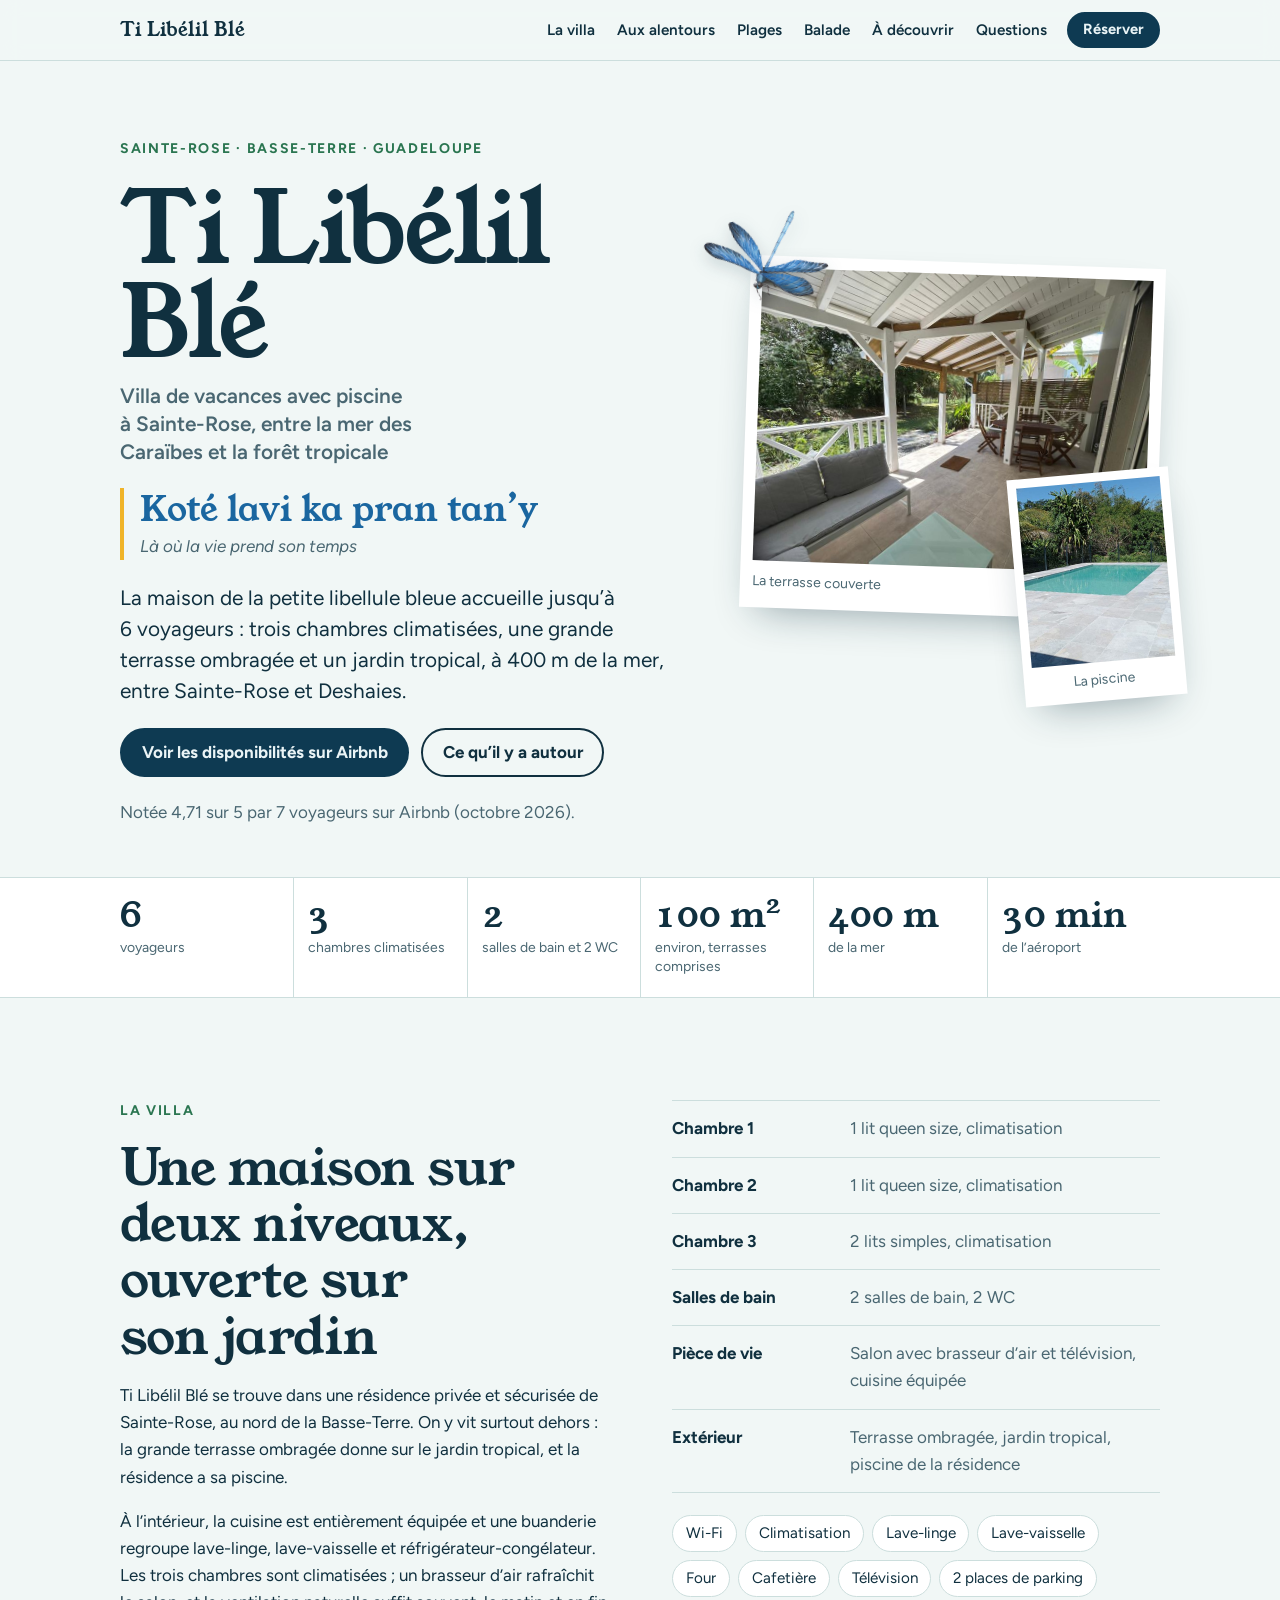
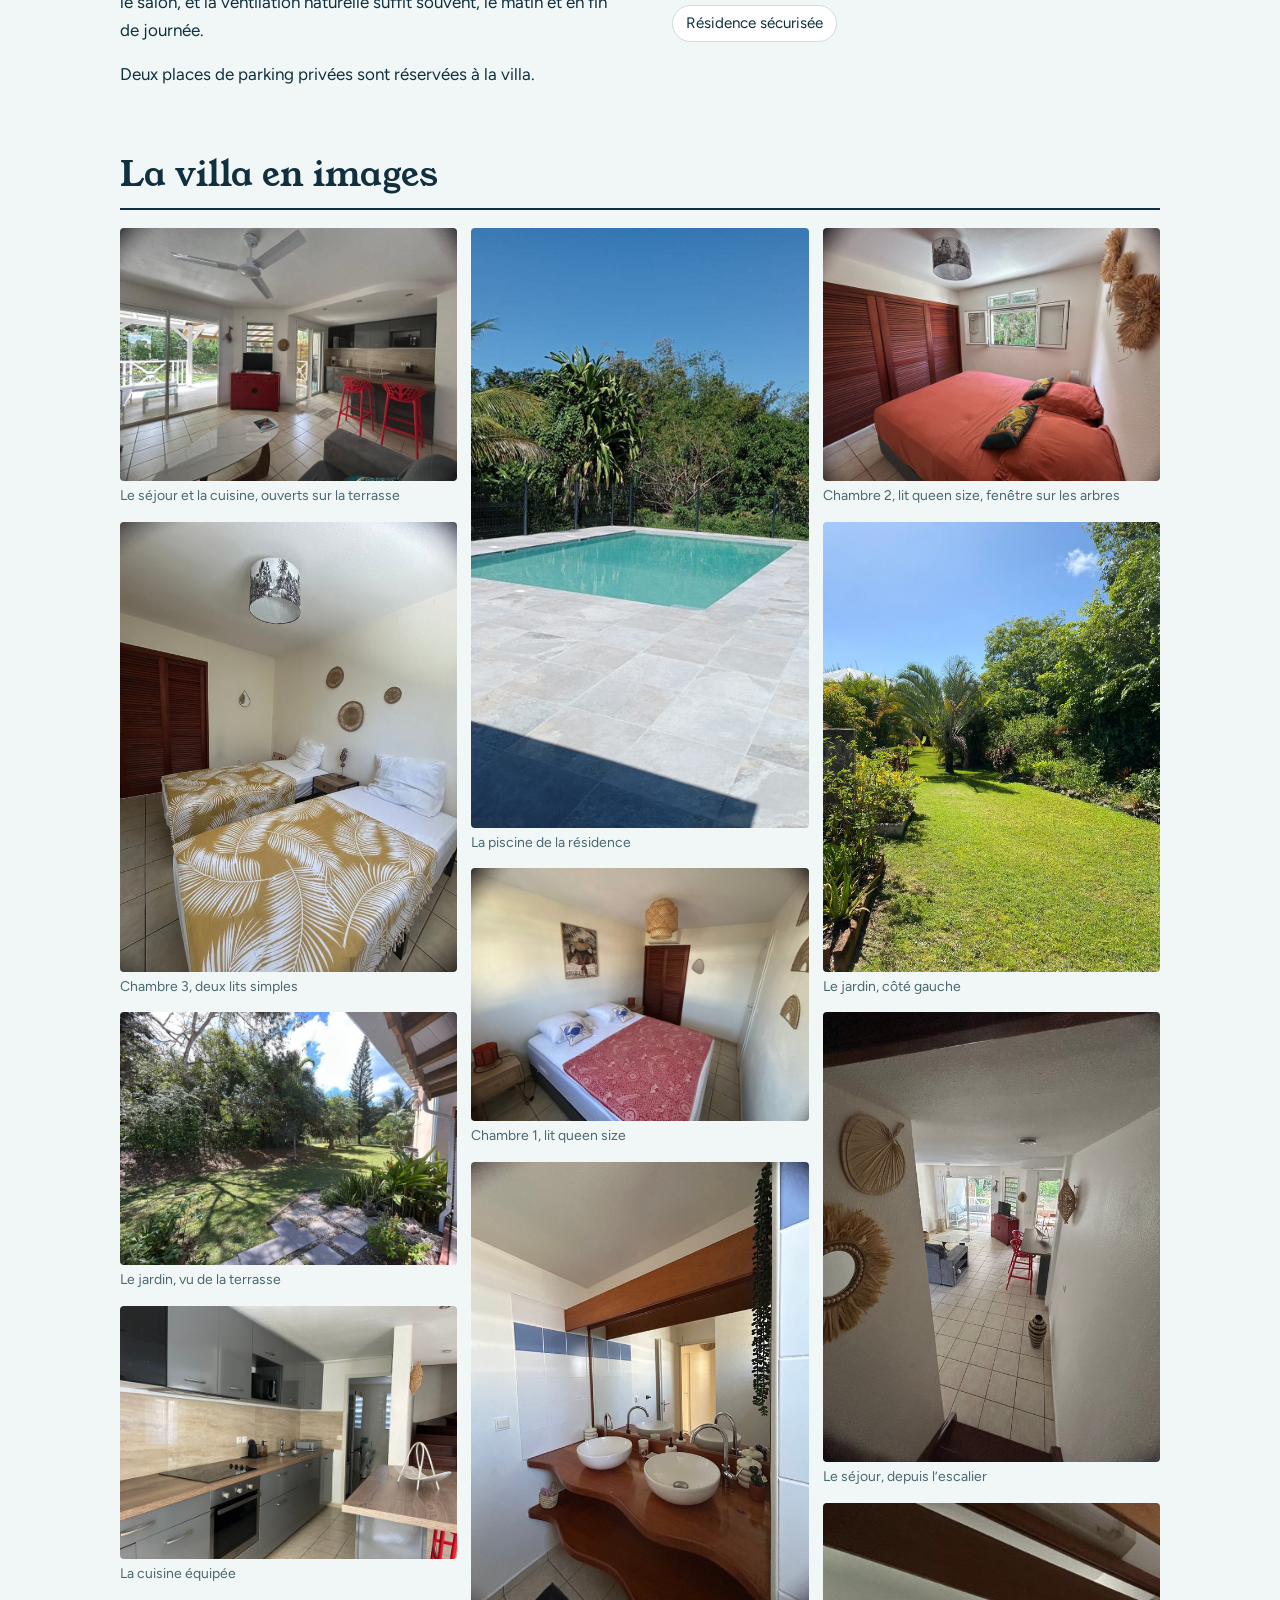
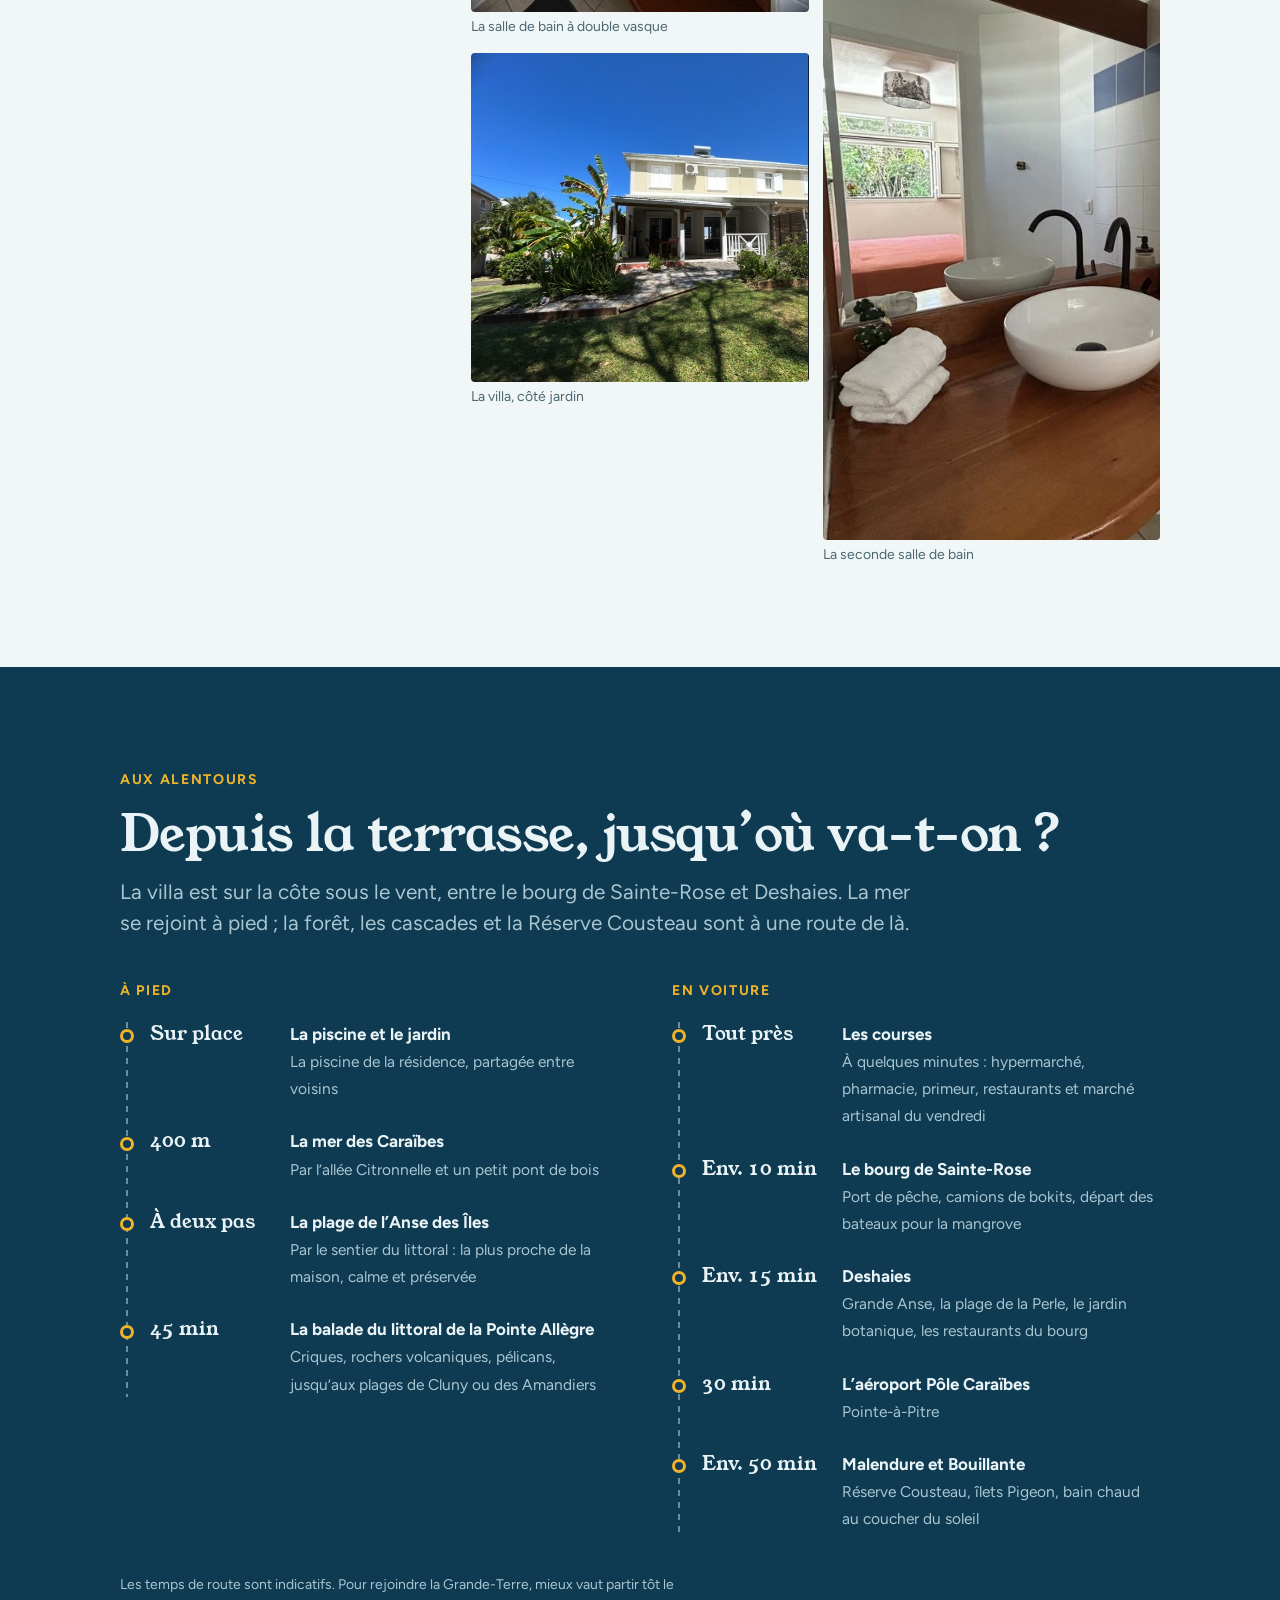
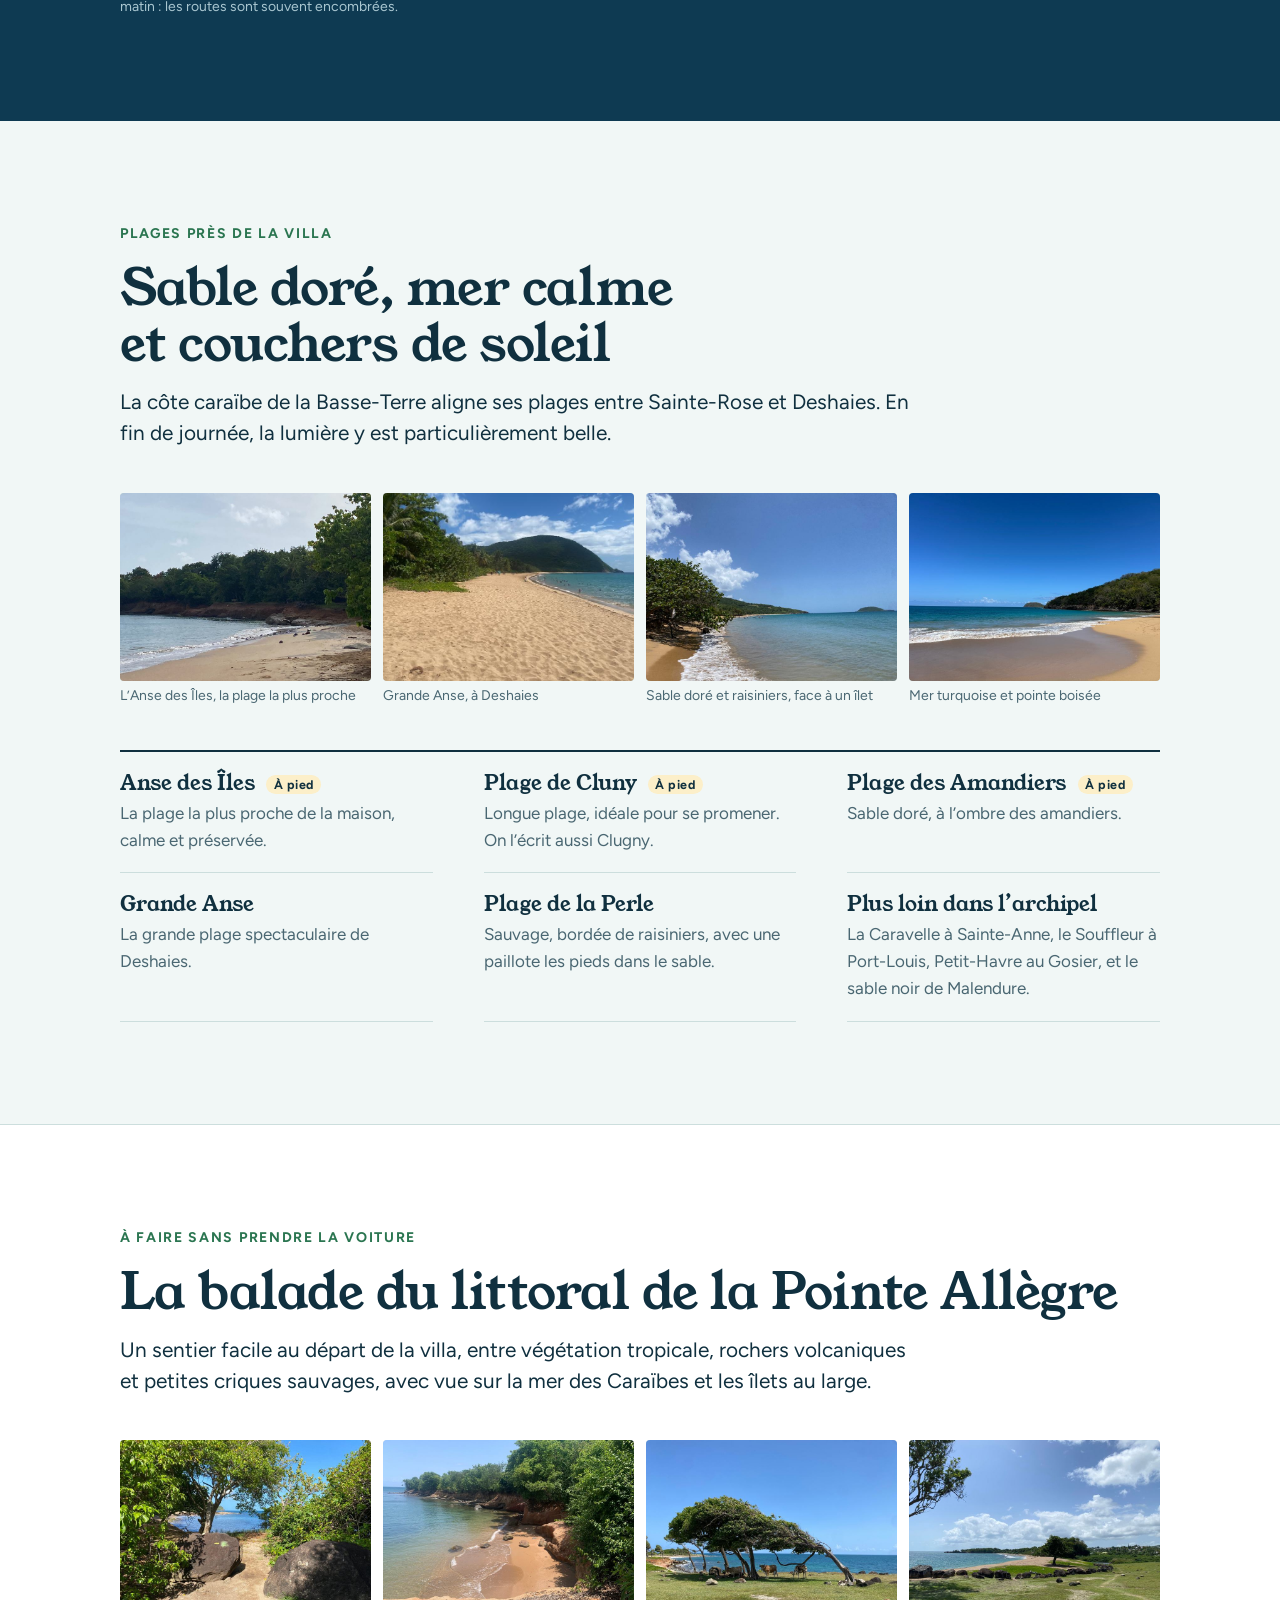
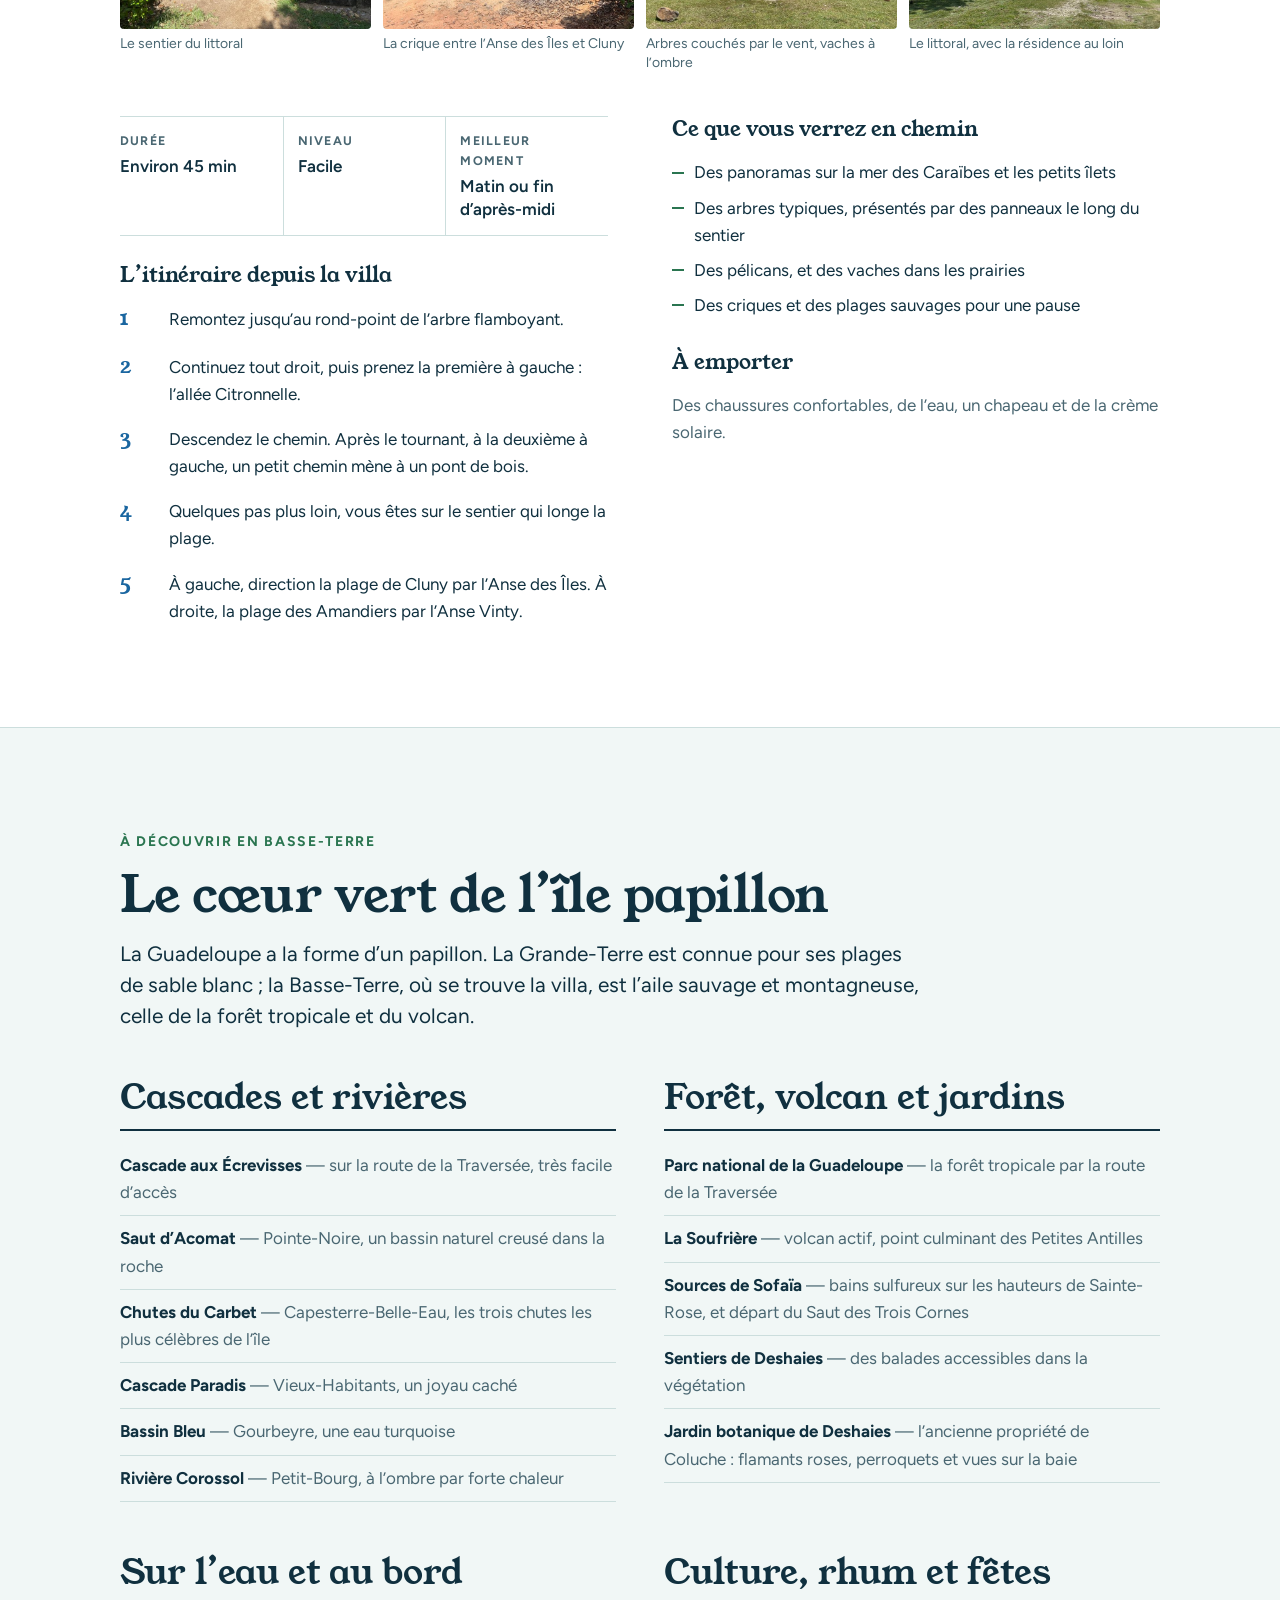
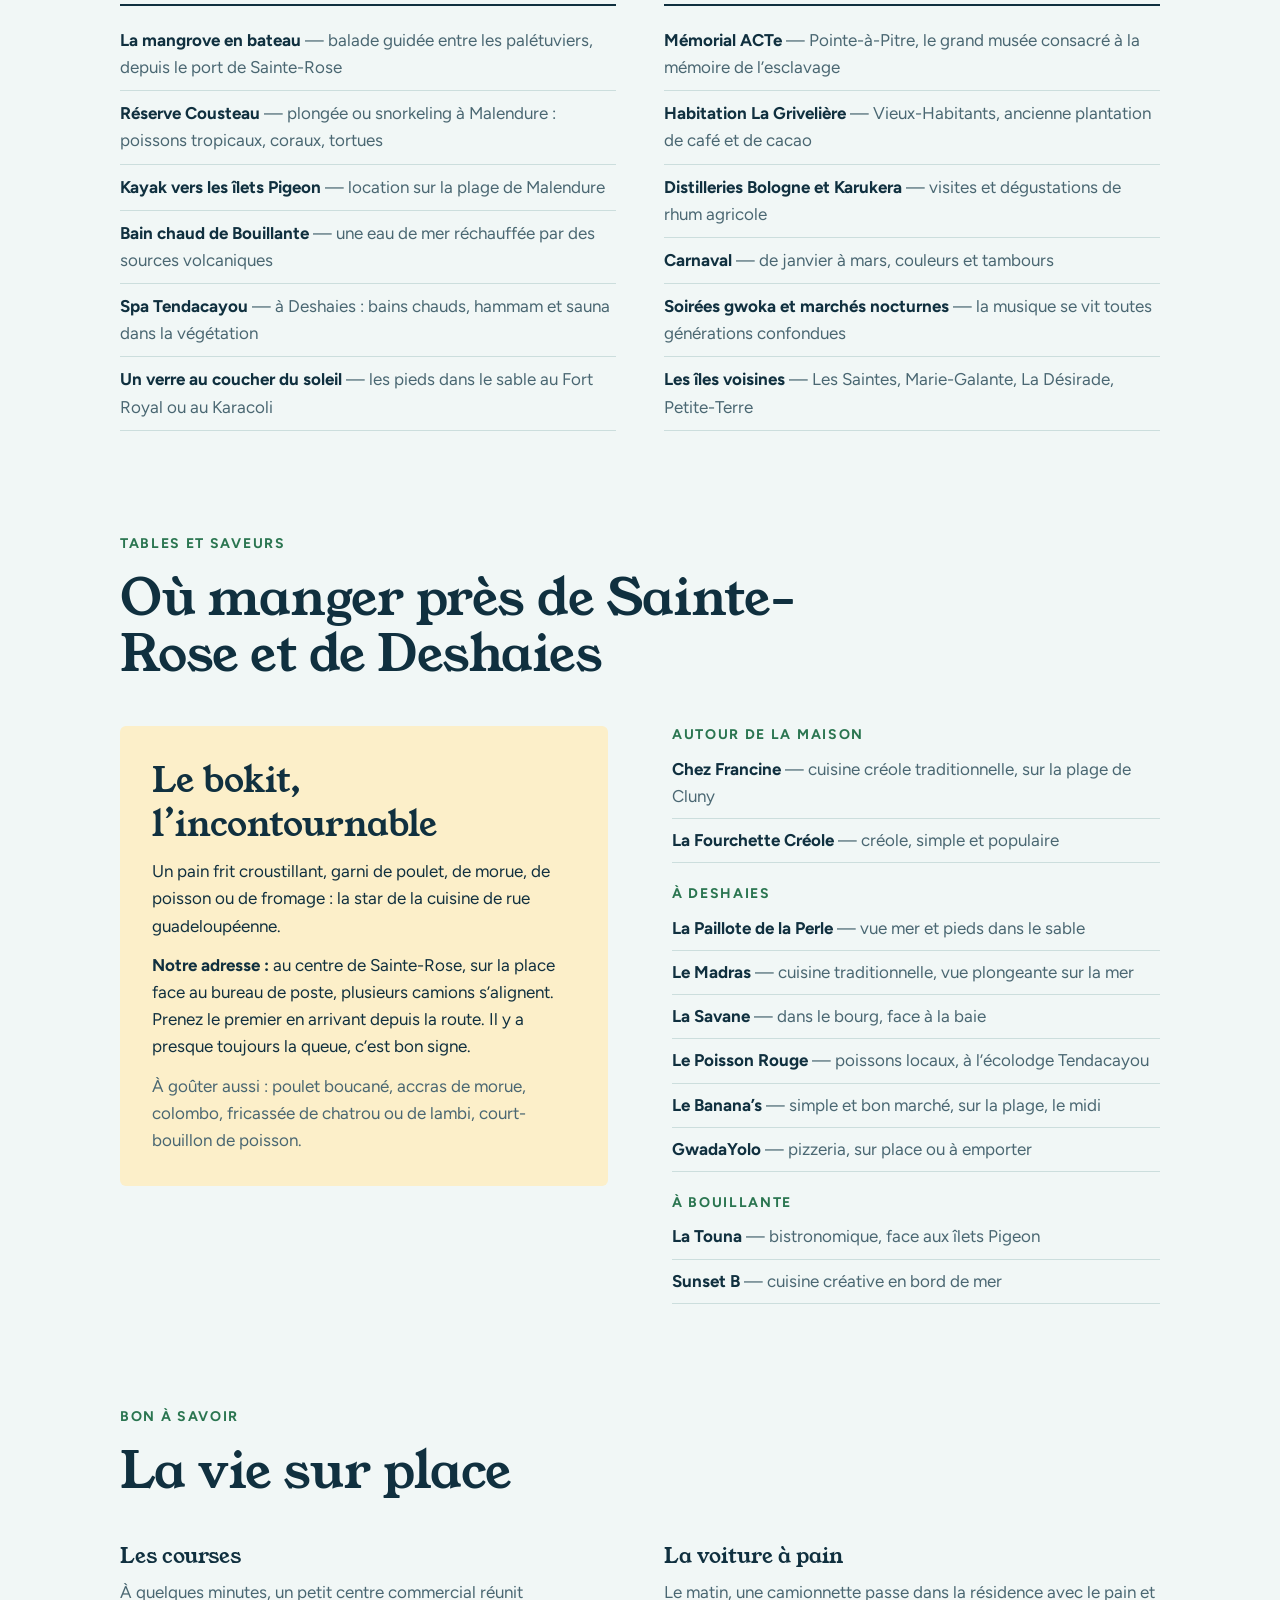
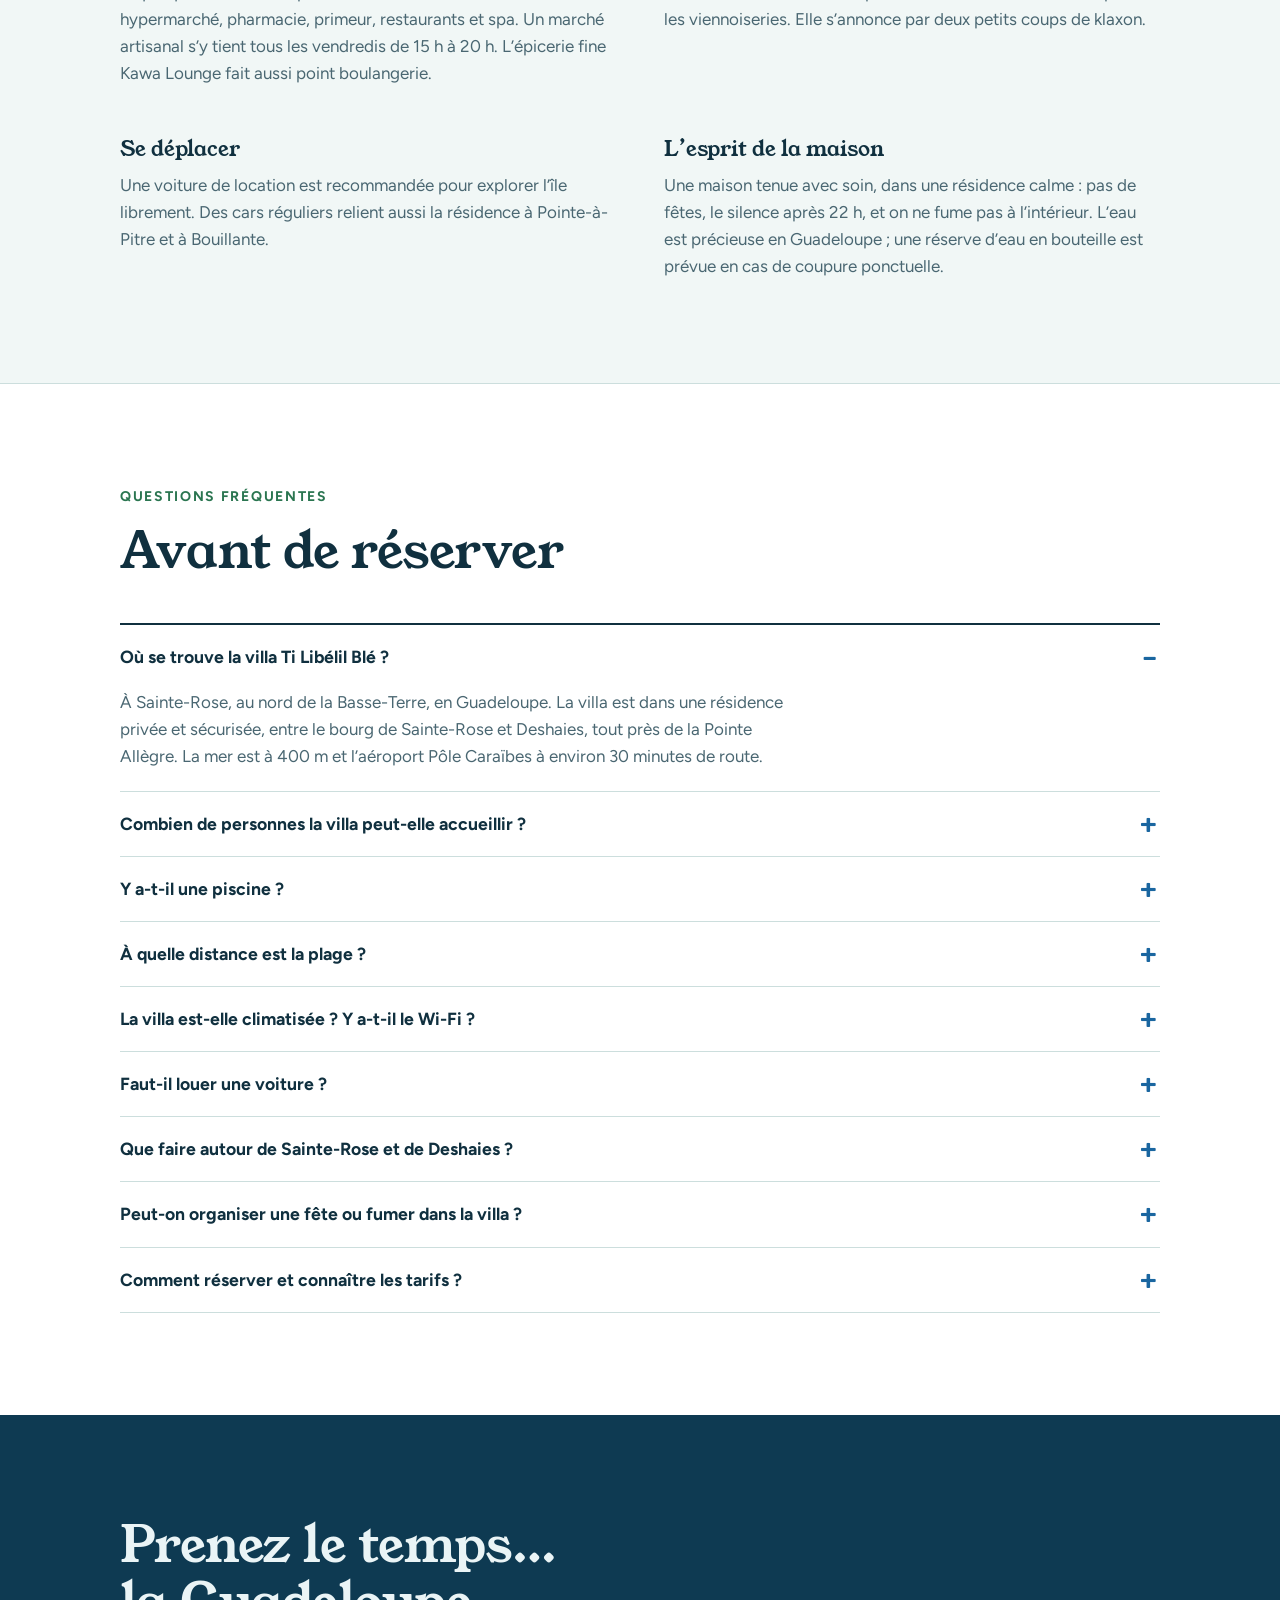
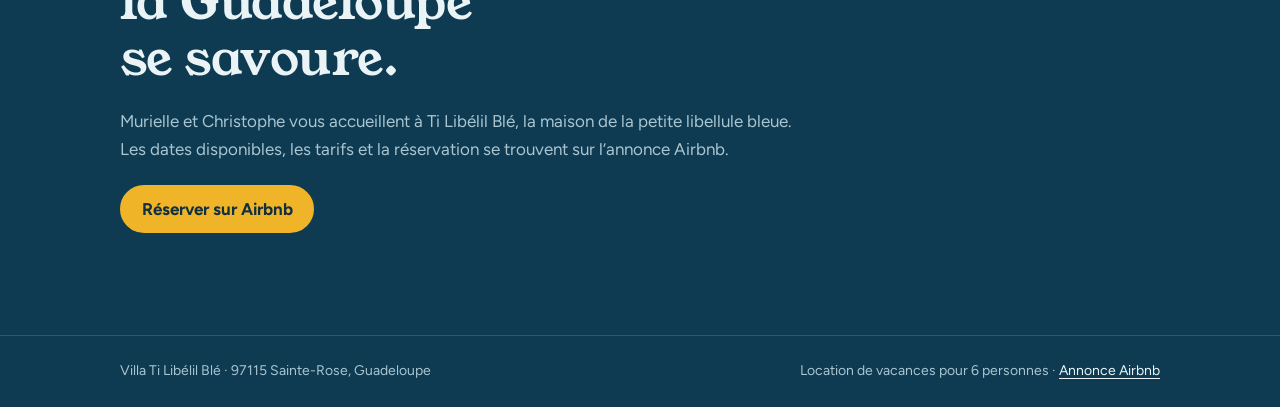
==== index.html @ bd9b5fbd "Première version du site de la villa Ti Libélil Blé" ====
<!DOCTYPE html>
<html lang="fr">
<head>
<meta charset="utf-8">
<meta name="viewport" content="width=device-width, initial-scale=1, viewport-fit=cover">
<title>Villa Ti Libélil Blé – Location avec piscine à Sainte-Rose, Guadeloupe</title>
<meta name="description" content="Villa de vacances pour 6 personnes à Sainte-Rose (Basse-Terre, Guadeloupe) : 3 chambres climatisées, piscine, jardin tropical, mer à 400 m, entre Sainte-Rose et Deshaies.">
<link rel="canonical" href="https://www.villa-tilibelilble.fr/">
<meta name="robots" content="index, follow, max-image-preview:large">
<meta name="geo.region" content="GP">
<meta name="geo.placename" content="Sainte-Rose, Guadeloupe">
<meta property="og:type" content="website">
<meta property="og:locale" content="fr_FR">
<meta property="og:site_name" content="Villa Ti Libélil Blé">
<meta property="og:title" content="Villa Ti Libélil Blé – Location avec piscine à Sainte-Rose, Guadeloupe">
<meta property="og:description" content="Villa de vacances pour 6 personnes à Sainte-Rose (Basse-Terre, Guadeloupe) : 3 chambres climatisées, piscine, jardin tropical, mer à 400 m, entre Sainte-Rose et Deshaies.">
<meta property="og:url" content="https://www.villa-tilibelilble.fr/">
<meta property="og:image" content="https://www.villa-tilibelilble.fr/images/terrasse-villa-ti-libelil-ble-1600.jpg">
<meta name="twitter:card" content="summary_large_image">
<meta name="theme-color" content="#0E3A52">
<link rel="icon" type="image/png" href="favicon.png">
<link rel="apple-touch-icon" href="apple-touch-icon.png">
<link rel="preconnect" href="https://fonts.googleapis.com">
<link rel="preconnect" href="https://fonts.gstatic.com" crossorigin>
<link rel="stylesheet" href="https://fonts.googleapis.com/css2?family=Figtree:wght@400;600;700&family=Young+Serif&display=swap">
<style>
/* Mise en page : un carnet de séjour qui s'éloigne de la terrasse — la villa d'abord, puis ce qu'on atteint à pied, puis en voiture. */
:root {
  --bg: #F1F7F6;
  --surface: #FFFFFF;
  --ink: #10303F;
  --muted: #4A6772;
  --line: #CCDEDD;
  --blue: #1A66A0;
  --sun: #F0B429;
  --sun-soft: #FCEFC9;
  --leaf: #2A7550;
  --deep: #0E3A52;
  --on-deep: #EAF4F6;
  --on-deep-muted: #A9C6D0;
  --print: #FFFFFF;
  --shadow: 0 18px 40px -18px rgba(16, 48, 63, .45);

  --font-display: "Young Serif", "Iowan Old Style", "Palatino Linotype", Palatino, Georgia, serif;
  --font-body: "Figtree", "Segoe UI", "Helvetica Neue", Arial, sans-serif;

  --step--1: .875rem;
  --step-0: 1.0625rem;
  --step-1: 1.3rem;
  --step-2: clamp(1.6rem, 1.2rem + 1.6vw, 2.2rem);
  --step-3: clamp(2.1rem, 1.4rem + 3vw, 3.2rem);
  --step-4: clamp(3rem, 1.6rem + 7vw, 6.2rem);

  --gutter: clamp(16px, 4vw, 40px);
  --measure: 62ch;
}
@media (prefers-color-scheme: dark) {
  :root:not([data-theme="light"]) {
    --bg: #0B1E28; --surface: #122B37; --ink: #E6F0F1; --muted: #9DB6BD; --line: #254452;
    --blue: #7CC0EE; --sun: #F4C24D; --sun-soft: #3A3115; --leaf: #6FCB97;
    --deep: #06141B; --on-deep: #E6F0F1; --on-deep-muted: #9DB6BD; --print: #F4F7F7;
    --shadow: 0 18px 40px -18px rgba(0, 0, 0, .8);
    color-scheme: dark;
  }
}
:root[data-theme="dark"] {
  --bg: #0B1E28; --surface: #122B37; --ink: #E6F0F1; --muted: #9DB6BD; --line: #254452;
  --blue: #7CC0EE; --sun: #F4C24D; --sun-soft: #3A3115; --leaf: #6FCB97;
  --deep: #06141B; --on-deep: #E6F0F1; --on-deep-muted: #9DB6BD; --print: #F4F7F7;
  --shadow: 0 18px 40px -18px rgba(0, 0, 0, .8);
  color-scheme: dark;
}

*, *::before, *::after { box-sizing: border-box; }
html { scroll-behavior: smooth; scroll-padding-top: 76px; }
@media (prefers-reduced-motion: reduce) { html { scroll-behavior: auto; } }
body {
  margin: 0;
  background: var(--bg);
  color: var(--ink);
  font-family: var(--font-body);
  font-size: var(--step-0);
  line-height: 1.6;
  -webkit-font-smoothing: antialiased;
}
img { max-width: 100%; height: auto; display: block; }
a { color: var(--blue); text-underline-offset: .18em; }
a:hover { text-decoration-thickness: 2px; }
:focus-visible { outline: 3px solid var(--sun); outline-offset: 3px; border-radius: 4px; }
h1, h2, h3 { font-family: var(--font-display); font-weight: 400; line-height: 1.1; margin: 0; text-wrap: balance; }
h2 { font-size: var(--step-3); letter-spacing: -.01em; }
h3 { font-size: var(--step-1); line-height: 1.25; }
p { margin: 0; }
ul, ol { margin: 0; padding: 0; list-style: none; }

.wrap { max-width: 1120px; margin-inline: auto; padding-inline: var(--gutter); }
.label {
  font-size: var(--step--1); font-weight: 700; letter-spacing: .12em; text-transform: uppercase; color: var(--leaf);
}
.lede { font-size: var(--step-1); line-height: 1.5; max-width: var(--measure); }
.prose { display: grid; gap: 1em; max-width: var(--measure); }
.muted { color: var(--muted); }

/* Barre du haut */
.top {
  position: sticky; top: env(safe-area-inset-top, 0px); z-index: 10;
  background: color-mix(in srgb, var(--bg) 88%, transparent);
  backdrop-filter: blur(10px); -webkit-backdrop-filter: blur(10px);
  border-bottom: 1px solid var(--line);
}
.top .wrap { display: flex; align-items: center; gap: 20px; min-height: 60px; }
.brand { font-family: var(--font-display); font-size: 1.2rem; color: var(--ink); text-decoration: none; white-space: nowrap; }
.top nav { margin-left: auto; }
.top nav ul { display: flex; gap: 22px; }
.top nav a { color: var(--ink); text-decoration: none; font-weight: 600; font-size: .95rem; }
.top nav a:hover { color: var(--blue); }
@media (max-width: 860px) { .top nav { display: none; } .top .btn { margin-left: auto; } }

.btn {
  display: inline-flex; align-items: center; gap: .5em;
  padding: .7em 1.15em; border-radius: 999px;
  background: var(--deep); color: var(--on-deep); border: 2px solid var(--deep);
  font-weight: 700; text-decoration: none; line-height: 1.2;
}
.btn:hover { background: var(--blue); border-color: var(--blue); color: var(--surface); }
.btn.small { padding: .5em .95em; font-size: .92rem; }
.btn.ghost { background: transparent; color: var(--ink); border-color: var(--ink); }
.btn.ghost:hover { background: var(--ink); color: var(--bg); border-color: var(--ink); }
:root[data-theme="dark"] .btn:not(.ghost), .on-deep .btn:not(.ghost) { background: var(--sun); border-color: var(--sun); color: #10303F; }
@media (prefers-color-scheme: dark) { :root:not([data-theme="light"]) .btn:not(.ghost) { background: var(--sun); border-color: var(--sun); color: #10303F; } }

/* Ouverture */
.hero { padding-block: clamp(36px, 6vw, 80px) clamp(28px, 4vw, 56px); overflow: hidden; }
.hero .wrap { display: grid; grid-template-columns: minmax(0, 1.15fr) minmax(0, .85fr); gap: clamp(28px, 5vw, 72px); align-items: center; }
.hero-text { display: grid; gap: 22px; min-width: 0; }
.hero h1 .name { display: block; font-size: var(--step-4); line-height: .95; letter-spacing: -.02em; }
.hero h1 .what { display: block; margin-top: .55em; font-family: var(--font-body); font-weight: 600; font-size: var(--step-1); line-height: 1.35; color: var(--muted); max-width: 30ch; }
.kreyol { border-left: 4px solid var(--sun); padding-left: 16px; }
.kreyol q { font-family: var(--font-display); font-size: var(--step-2); line-height: 1.2; quotes: none; color: var(--blue); }
.kreyol span { display: block; color: var(--muted); font-style: italic; margin-top: 2px; }
.cta { display: flex; flex-wrap: wrap; gap: 12px; align-items: center; }
.prints { position: relative; justify-self: center; width: min(100%, 470px); padding-bottom: 88px; }
.print { position: relative; margin: 0; background: var(--print); padding: 12px 12px 14px; box-shadow: var(--shadow); }
.print.main { transform: rotate(2deg); }
.print.main img.photo { width: 100%; aspect-ratio: 4 / 3; object-fit: cover; }
.print.small { position: absolute; right: -18px; bottom: 0; width: 39%; padding: 9px 9px 10px; transform: rotate(-5deg); }
.print.small img.photo { width: 100%; aspect-ratio: 4 / 5; object-fit: cover; object-position: 50% 62%; }
.print.small figcaption { margin-top: 7px; }
.print.main figcaption { text-align: left; padding-right: 42%; }
.print figcaption { margin-top: 10px; font-size: var(--step--1); color: #4A6772; text-align: center; }
.print .libellule { position: absolute; width: 118px; top: -46px; left: -40px; transform: rotate(-14deg); filter: drop-shadow(0 6px 8px rgba(16,48,63,.25)); }
@media (prefers-reduced-motion: no-preference) {
  .print .libellule { animation: pose 5s ease-in-out infinite; transform-origin: 70% 70%; }
  @keyframes pose { 0%, 100% { transform: rotate(-14deg) translateY(0); } 50% { transform: rotate(-11deg) translateY(-5px); } }
}
@media (max-width: 860px) {
  .hero .wrap { grid-template-columns: minmax(0, 1fr); }
  .prints { width: min(88%, 420px); margin-top: 26px; }
  .print.small { right: -8px; }
  .print .libellule { width: 92px; top: -38px; left: -22px; }
}

/* Chiffres clés */
.facts { border-block: 1px solid var(--line); background: var(--surface); }
.facts dl { margin: 0; display: grid; grid-template-columns: repeat(6, minmax(0, 1fr)); }
.facts dl > div { padding: 20px 14px; border-left: 1px solid var(--line); }
.facts dl > div:first-child { border-left: 0; padding-left: 0; }
.facts dt { font-family: var(--font-display); font-size: var(--step-2); line-height: 1; font-variant-numeric: tabular-nums; }
.facts dd { margin: 6px 0 0; color: var(--muted); font-size: var(--step--1); line-height: 1.35; }
@media (max-width: 860px) {
  .facts dl { grid-template-columns: repeat(3, minmax(0, 1fr)); }
  .facts dl > div { padding: 16px 12px; }
  .facts dl > div:nth-child(3n+1) { border-left: 0; padding-left: 0; }
  .facts dl > div:nth-child(n+4) { border-top: 1px solid var(--line); }
}
@media (max-width: 460px) {
  .facts dl { grid-template-columns: repeat(2, minmax(0, 1fr)); }
  .facts dl > div:nth-child(n) { border-left: 1px solid var(--line); padding-left: 12px; border-top: 0; }
  .facts dl > div:nth-child(2n+1) { border-left: 0; padding-left: 0; }
  .facts dl > div:nth-child(n+3) { border-top: 1px solid var(--line); }
}

/* Sections */
section { padding-block: clamp(48px, 8vw, 104px); }
.head { display: grid; gap: 14px; margin-bottom: clamp(26px, 4vw, 44px); }
.split { display: grid; grid-template-columns: minmax(0, 1fr) minmax(0, 1fr); gap: clamp(28px, 5vw, 72px); align-items: start; }
@media (max-width: 860px) { .split { grid-template-columns: minmax(0, 1fr); } }

.rooms { display: grid; gap: 0; border-top: 1px solid var(--line); }
.rooms li { display: grid; grid-template-columns: minmax(0, 9.5em) minmax(0, 1fr); gap: 16px; padding: 14px 0; border-bottom: 1px solid var(--line); }
.rooms strong { font-weight: 700; }
.rooms span { color: var(--muted); }
@media (max-width: 460px) { .rooms li { grid-template-columns: minmax(0, 1fr); gap: 2px; } }
.chips { display: flex; flex-wrap: wrap; gap: 8px; margin-top: 22px; }
.chips li { padding: .35em .85em; border: 1px solid var(--line); border-radius: 999px; background: var(--surface); font-size: .95rem; }

/* Depuis la terrasse : l'échelle des distances */
.reach { background: var(--deep); color: var(--on-deep); }
.reach .label { color: var(--sun); }
.reach .lede { color: var(--on-deep-muted); }
.reach h3 { color: var(--sun); font-family: var(--font-body); font-weight: 700; font-size: var(--step--1); letter-spacing: .12em; text-transform: uppercase; margin-bottom: 8px; }
.scale { position: relative; display: grid; }
.scale::before { content: ""; position: absolute; left: 6px; top: 14px; bottom: 14px; width: 2px; background: repeating-linear-gradient(to bottom, var(--on-deep-muted) 0 6px, transparent 6px 12px); opacity: .6; }
.scale li { position: relative; display: grid; grid-template-columns: minmax(0, 7.4em) minmax(0, 1fr); gap: 14px; padding: 13px 0 13px 30px; align-items: baseline; }
.scale li::before { content: ""; position: absolute; left: 0; top: 1.25em; width: 14px; height: 14px; border-radius: 50%; background: var(--deep); border: 3px solid var(--sun); }
.scale .d { font-family: var(--font-display); font-size: 1.2rem; line-height: 1.25; font-variant-numeric: tabular-nums; min-width: 0; }
.scale .p { min-width: 0; }
.scale .p strong { display: block; font-weight: 700; }
.scale .p span { color: var(--on-deep-muted); font-size: .97rem; }
.reach .note { margin-top: 28px; color: var(--on-deep-muted); font-size: var(--step--1); max-width: var(--measure); }

/* Plages */
.beaches { display: grid; grid-template-columns: repeat(auto-fit, minmax(min(100%, 300px), 1fr)); gap: 0 clamp(24px, 4vw, 56px); border-top: 2px solid var(--ink); }
.beaches li { padding: 18px 0; border-bottom: 1px solid var(--line); display: grid; gap: 4px; align-content: start; }
.beaches h3 { font-size: var(--step-1); }
.beaches p { color: var(--muted); }
.tag { display: inline-block; margin-left: .5em; padding: .1em .6em; border-radius: 999px; background: var(--sun-soft); color: var(--ink); font-family: var(--font-body); font-size: .78rem; font-weight: 700; letter-spacing: .04em; vertical-align: middle; white-space: nowrap; }

/* Balade */
.walk { background: var(--surface); border-block: 1px solid var(--line); }
.steps { counter-reset: pas; display: grid; gap: 14px; }
.steps li { counter-increment: pas; display: grid; grid-template-columns: 2.2em minmax(0, 1fr); gap: 12px; align-items: baseline; }
.steps li::before { content: counter(pas); font-family: var(--font-display); font-size: var(--step-1); color: var(--blue); }
.memo { display: grid; grid-template-columns: repeat(3, minmax(0, 1fr)); gap: 0; margin: 0 0 26px; border-block: 1px solid var(--line); }
.memo div { padding: 14px 14px 14px 0; }
.memo div + div { border-left: 1px solid var(--line); padding-left: 14px; }
.memo dt { font-size: .78rem; font-weight: 700; letter-spacing: .1em; text-transform: uppercase; color: var(--muted); }
.memo dd { margin: 4px 0 0; font-weight: 600; line-height: 1.35; }
@media (max-width: 460px) { .memo { grid-template-columns: minmax(0, 1fr); } .memo div + div { border-left: 0; padding-left: 0; border-top: 1px solid var(--line); } }
.dash { display: grid; gap: 8px; }
.dash li { padding-left: 1.3em; position: relative; }
.dash li::before { content: ""; position: absolute; left: 0; top: .72em; width: .7em; height: 2px; background: var(--leaf); }

/* À faire */
.todo { display: grid; grid-template-columns: repeat(auto-fit, minmax(min(100%, 300px), 1fr)); gap: clamp(28px, 4vw, 48px); }
.todo article { display: grid; gap: 12px; align-content: start; min-width: 0; }
.todo h3 { font-size: var(--step-2); padding-bottom: 10px; border-bottom: 2px solid var(--ink); }
.todo li { padding: 9px 0; border-bottom: 1px solid var(--line); }
.todo li strong { font-weight: 700; }
.todo li span { color: var(--muted); }

/* Tables */
.bokit { background: var(--sun-soft); padding: clamp(20px, 3vw, 32px); border-radius: 6px; display: grid; gap: 12px; align-content: start; }
.bokit h3 { font-size: var(--step-2); }
.tables { display: grid; gap: 22px; }
.tables h3 { font-family: var(--font-body); font-weight: 700; font-size: var(--step--1); letter-spacing: .12em; text-transform: uppercase; color: var(--leaf); margin-bottom: 4px; }
.tables li { padding: 8px 0; border-bottom: 1px solid var(--line); }
.tables li span { color: var(--muted); }

/* Pratique */
.practical { display: grid; grid-template-columns: repeat(auto-fit, minmax(min(100%, 260px), 1fr)); gap: clamp(24px, 4vw, 48px); }
.practical article { display: grid; gap: 10px; align-content: start; min-width: 0; }
.practical h3 { font-size: var(--step-1); }
.practical p, .practical li { color: var(--muted); }

/* Questions */
.faq { background: var(--surface); border-top: 1px solid var(--line); }
.faq details { border-bottom: 1px solid var(--line); }
.faq details:first-of-type { border-top: 2px solid var(--ink); }
.faq summary { cursor: pointer; padding: 18px 2.2em 18px 0; font-weight: 700; font-size: 1.1rem; list-style: none; position: relative; }
.faq summary::-webkit-details-marker { display: none; }
.faq summary::after { content: "+"; position: absolute; right: 4px; top: 50%; translate: 0 -50%; font-family: var(--font-display); font-size: 1.6rem; color: var(--blue); line-height: 1; }
.faq details[open] summary::after { content: "–"; }
.faq details p { padding: 0 0 20px; max-width: var(--measure); color: var(--muted); }

/* Fin */
.end { background: var(--deep); color: var(--on-deep); text-align: left; }
.end .wrap { display: grid; gap: 22px; }
.end h2 { max-width: 18ch; }
.end p { color: var(--on-deep-muted); max-width: var(--measure); }
.end a:not(.btn) { color: var(--on-deep); }
footer { background: var(--deep); color: var(--on-deep-muted); border-top: 1px solid rgba(255,255,255,.14); padding-block: 24px; font-size: var(--step--1); }
footer .wrap { display: flex; flex-wrap: wrap; gap: 8px 24px; justify-content: space-between; }
footer a { color: var(--on-deep); }

/* Grilles 2 x 2 */
.todo.grid2, .practical.grid2 { grid-template-columns: repeat(2, minmax(0, 1fr)); }
@media (max-width: 760px) { .todo.grid2, .practical.grid2 { grid-template-columns: minmax(0, 1fr); } }

/* Photos */
.gallery-wrap { margin-top: clamp(36px, 5vw, 64px); }
.gallery-title { font-size: var(--step-2); padding-bottom: 12px; margin-bottom: 18px; border-bottom: 2px solid var(--ink); }
.gallery { columns: 3 250px; column-gap: 14px; }
.gallery figure { break-inside: avoid; margin: 0 0 16px; }
.strip { display: grid; grid-template-columns: repeat(4, minmax(0, 1fr)); gap: 12px; margin-bottom: clamp(26px, 4vw, 44px); }
.strip figure { margin: 0; min-width: 0; }
.strip .zoom img { aspect-ratio: 4 / 3; object-fit: cover; object-position: 50% 58%; }
@media (max-width: 760px) { .strip { grid-template-columns: repeat(2, minmax(0, 1fr)); } }
.gallery figcaption, .strip figcaption { margin-top: 6px; font-size: var(--step--1); line-height: 1.35; color: var(--muted); }
.zoom { display: block; width: 100%; padding: 0; border: 0; border-radius: 4px; overflow: hidden; background: var(--line); cursor: zoom-in; }
.zoom img { width: 100%; height: auto; transition: transform .5s ease; }
.zoom:hover img { transform: scale(1.03); }
@media (prefers-reduced-motion: reduce) { .zoom img { transition: none; } .zoom:hover img { transform: none; } }

dialog.viewer { border: 0; padding: 0; background: transparent; color: var(--on-deep); max-width: min(94vw, 1180px); max-height: 94vh; overflow: visible; }
dialog.viewer::backdrop { background: rgba(6, 20, 27, .9); }
dialog.viewer img { max-width: 100%; max-height: 80vh; width: auto; height: auto; margin-inline: auto; border-radius: 4px; }
dialog.viewer p { margin-top: 10px; text-align: center; color: #EAF4F6; }
.viewer-close { display: block; margin: 0 0 10px auto; padding: .45em 1em; border-radius: 999px; border: 2px solid #EAF4F6; background: transparent; color: #EAF4F6; font: 700 .95rem var(--font-body); cursor: pointer; }
.viewer-close:hover { background: #EAF4F6; color: #10303F; }
</style>
<script type="application/ld+json">
{
 "@context": "https://schema.org",
 "@type": "VacationRental",
 "@id": "https://www.villa-tilibelilble.fr/#villa",
 "name": "Villa Ti Libélil Blé",
 "alternateName": [
  "Ti Libélil Blé",
  "Villa Ti Libelil Ble"
 ],
 "description": "Villa de vacances pour 6 personnes à Sainte-Rose, au nord de la Basse-Terre en Guadeloupe. Trois chambres climatisées, deux salles de bain, grande terrasse ombragée, jardin tropical, piscine de la résidence. Mer à 400 m, entre Sainte-Rose et Deshaies, à 30 minutes de l’aéroport.",
 "url": "https://www.villa-tilibelilble.fr/",
 "image": [
  "https://www.villa-tilibelilble.fr/images/terrasse-villa-ti-libelil-ble-1600.jpg",
  "https://www.villa-tilibelilble.fr/images/salon-cuisine-villa-1600.jpg",
  "https://www.villa-tilibelilble.fr/images/chambre-3-deux-lits-simples-1600.jpg",
  "https://www.villa-tilibelilble.fr/images/jardin-tropical-villa-1600.jpg",
  "https://www.villa-tilibelilble.fr/images/cuisine-equipee-villa-1600.jpg",
  "https://www.villa-tilibelilble.fr/images/piscine-residence-sainte-rose-1600.jpg",
  "https://www.villa-tilibelilble.fr/images/chambre-1-lit-queen-size-1600.jpg",
  "https://www.villa-tilibelilble.fr/images/salle-de-bain-double-vasque-1600.jpg",
  "https://www.villa-tilibelilble.fr/images/villa-ti-libelil-ble-sainte-rose-guadeloupe.jpg",
  "https://www.villa-tilibelilble.fr/images/chambre-2-lit-queen-size-1600.jpg",
  "https://www.villa-tilibelilble.fr/images/jardin-cote-gauche-1600.jpg",
  "https://www.villa-tilibelilble.fr/images/sejour-vu-de-l-escalier-1600.jpg",
  "https://www.villa-tilibelilble.fr/images/salle-de-bain-2-1600.jpg"
 ],
 "inLanguage": "fr",
 "address": {
  "@type": "PostalAddress",
  "addressLocality": "Sainte-Rose",
  "postalCode": "97115",
  "addressRegion": "Guadeloupe",
  "addressCountry": "GP"
 },
 "geo": {
  "@type": "GeoCoordinates",
  "latitude": 16.355,
  "longitude": -61.747
 },
 "containsPlace": {
  "@type": "Accommodation",
  "additionalType": "EntirePlace",
  "occupancy": {
   "@type": "QuantitativeValue",
   "value": 6
  },
  "numberOfBedrooms": 3,
  "numberOfBathroomsTotal": 2,
  "floorSize": {
   "@type": "QuantitativeValue",
   "value": 100,
   "unitCode": "MTK"
  },
  "bed": [
   {
    "@type": "BedDetails",
    "numberOfBeds": 2,
    "typeOfBed": "Queen"
   },
   {
    "@type": "BedDetails",
    "numberOfBeds": 2,
    "typeOfBed": "Single"
   }
  ],
  "amenityFeature": [
   {
    "@type": "LocationFeatureSpecification",
    "name": "Piscine de la résidence",
    "value": true
   },
   {
    "@type": "LocationFeatureSpecification",
    "name": "Climatisation",
    "value": true
   },
   {
    "@type": "LocationFeatureSpecification",
    "name": "Wi-Fi",
    "value": true
   },
   {
    "@type": "LocationFeatureSpecification",
    "name": "Cuisine équipée",
    "value": true
   },
   {
    "@type": "LocationFeatureSpecification",
    "name": "Lave-linge",
    "value": true
   },
   {
    "@type": "LocationFeatureSpecification",
    "name": "Lave-vaisselle",
    "value": true
   },
   {
    "@type": "LocationFeatureSpecification",
    "name": "Télévision",
    "value": true
   },
   {
    "@type": "LocationFeatureSpecification",
    "name": "Terrasse",
    "value": true
   },
   {
    "@type": "LocationFeatureSpecification",
    "name": "Jardin",
    "value": true
   },
   {
    "@type": "LocationFeatureSpecification",
    "name": "Parking privé",
    "value": true
   }
  ]
 },
 "sameAs": [
  "https://www.airbnb.fr/rooms/1626925353506606787"
 ]
}
</script>
<script type="application/ld+json">
{
 "@context": "https://schema.org",
 "@type": "FAQPage",
 "mainEntity": [
  {
   "@type": "Question",
   "name": "Où se trouve la villa Ti Libélil Blé ?",
   "acceptedAnswer": {
    "@type": "Answer",
    "text": "À Sainte-Rose, au nord de la Basse-Terre, en Guadeloupe. La villa est dans une résidence privée et sécurisée, entre le bourg de Sainte-Rose et Deshaies, tout près de la Pointe Allègre. La mer est à 400 m et l’aéroport Pôle Caraïbes à environ 30 minutes de route."
   }
  },
  {
   "@type": "Question",
   "name": "Combien de personnes la villa peut-elle accueillir ?",
   "acceptedAnswer": {
    "@type": "Answer",
    "text": "Jusqu’à 6 voyageurs, dans trois chambres climatisées : une chambre avec deux lits simples et deux chambres avec un lit queen size. La villa compte deux salles de bain et deux WC, sur environ 100 m² terrasses comprises."
   }
  },
  {
   "@type": "Question",
   "name": "Y a-t-il une piscine ?",
   "acceptedAnswer": {
    "@type": "Answer",
    "text": "Oui. La piscine est celle de la résidence : elle est partagée avec les autres résidents. On y passe par le pédiluve et la douche avant de se baigner, et les enfants restent sous la surveillance d’un adulte."
   }
  },
  {
   "@type": "Question",
   "name": "À quelle distance est la plage ?",
   "acceptedAnswer": {
    "@type": "Answer",
    "text": "La mer est à 400 m. La plage la plus proche est l’Anse des Îles, que l’on rejoint à pied par le sentier du littoral. Le même sentier mène à la plage de Cluny d’un côté et à la plage des Amandiers de l’autre. Grande Anse et la plage de la Perle, vers Deshaies, sont à une courte route."
   }
  },
  {
   "@type": "Question",
   "name": "La villa est-elle climatisée ? Y a-t-il le Wi-Fi ?",
   "acceptedAnswer": {
    "@type": "Answer",
    "text": "Les trois chambres sont climatisées et le salon dispose d’un brasseur d’air. Le Wi-Fi est inclus. La villa a aussi une cuisine équipée, un lave-linge, un lave-vaisselle et deux places de parking privées."
   }
  },
  {
   "@type": "Question",
   "name": "Faut-il louer une voiture ?",
   "acceptedAnswer": {
    "@type": "Answer",
    "text": "C’est recommandé pour profiter des plages et des sites naturels de l’île. Des cars réguliers relient toutefois la résidence à Pointe-à-Pitre et à Bouillante, et la mer, l’Anse des Îles et la balade de la Pointe Allègre se font à pied depuis la villa."
   }
  },
  {
   "@type": "Question",
   "name": "Que faire autour de Sainte-Rose et de Deshaies ?",
   "acceptedAnswer": {
    "@type": "Answer",
    "text": "La balade du littoral de la Pointe Allègre au départ de la villa, les plages de Cluny, de la Perle et de Grande Anse, la mangrove en bateau depuis le port de Sainte-Rose, les sources de Sofaïa, le jardin botanique de Deshaies, et plus loin la Réserve Cousteau à Malendure, la cascade aux Écrevisses et le volcan de la Soufrière."
   }
  },
  {
   "@type": "Question",
   "name": "Peut-on organiser une fête ou fumer dans la villa ?",
   "acceptedAnswer": {
    "@type": "Answer",
    "text": "Non. Les fêtes et les soirées ne sont pas autorisées, le calme est demandé après 22 h par respect pour le voisinage, et la maison est non-fumeur à l’intérieur."
   }
  },
  {
   "@type": "Question",
   "name": "Comment réserver et connaître les tarifs ?",
   "acceptedAnswer": {
    "@type": "Answer",
    "text": "Les disponibilités, les tarifs et la réservation se font sur l’annonce Airbnb de la villa."
   }
  }
 ]
}
</script>
<script type="application/ld+json">
{
 "@context": "https://schema.org",
 "@type": "WebSite",
 "name": "Villa Ti Libélil Blé",
 "url": "https://www.villa-tilibelilble.fr/",
 "inLanguage": "fr"
}
</script>
</head>
<body>
<header class="top">
  <div class="wrap">
    <a class="brand" href="#accueil">Ti Libélil Blé</a>
    <nav aria-label="Sections de la page">
      <ul>
        <li><a href="#villa">La villa</a></li>
        <li><a href="#alentours">Aux alentours</a></li>
        <li><a href="#plages">Plages</a></li>
        <li><a href="#balade">Balade</a></li>
        <li><a href="#decouvrir">À découvrir</a></li>
        <li><a href="#questions">Questions</a></li>
      </ul>
    </nav>
    <a class="btn small" href="https://www.airbnb.fr/rooms/1626925353506606787" target="_blank" rel="noopener">Réserver</a>
  </div>
</header>

<main id="accueil">
  <div class="hero">
    <div class="wrap">
      <div class="hero-text">
        <p class="label">Sainte-Rose · Basse-Terre · Guadeloupe</p>
        <h1>
          <span class="name">Ti Libélil Blé</span>
          <span class="what">Villa de vacances avec piscine à Sainte-Rose, entre la mer des Caraïbes et la forêt tropicale</span>
        </h1>
        <p class="kreyol"><q lang="gcf">Koté lavi ka pran tan’y</q><span>Là où la vie prend son temps</span></p>
        <p class="lede">La maison de la petite libellule bleue accueille jusqu’à 6 voyageurs : trois chambres climatisées, une grande terrasse ombragée et un jardin tropical, à 400 m de la mer, entre Sainte-Rose et Deshaies.</p>
        <div class="cta">
          <a class="btn" href="https://www.airbnb.fr/rooms/1626925353506606787" target="_blank" rel="noopener">Voir les disponibilités sur Airbnb</a>
          <a class="btn ghost" href="#alentours">Ce qu’il y a autour</a>
        </div>
        <p class="muted">Notée 4,71 sur 5 par 7 voyageurs sur Airbnb (octobre 2026).</p>
      </div>
      <div class="prints">
        <figure class="print main">
          <img class="libellule" src="images/libellule-bleue.png" alt="" width="197" height="147">
          <img class="photo" src="images/terrasse-villa-ti-libelil-ble-800.jpg" srcset="images/terrasse-villa-ti-libelil-ble-800.jpg 800w, images/terrasse-villa-ti-libelil-ble-1600.jpg 1600w" sizes="(max-width: 860px) 86vw, 470px" alt="Terrasse couverte de la villa Ti Libélil Blé à Sainte-Rose, avec salon d’extérieur, table en bois et vue sur le jardin tropical" width="1600" height="1200" fetchpriority="high">
          <figcaption>La terrasse couverte</figcaption>
        </figure>
        <figure class="print small">
          <img class="photo" src="images/piscine-residence-sainte-rose-800.jpg" srcset="images/piscine-residence-sainte-rose-800.jpg 450w, images/piscine-residence-sainte-rose-1600.jpg 899w" sizes="190px" alt="Piscine de la résidence bordée de végétation tropicale, à Sainte-Rose en Guadeloupe" width="899" height="1599" fetchpriority="high">
          <figcaption>La piscine</figcaption>
        </figure>
      </div>
    </div>
  </div>

  <div class="facts">
    <div class="wrap">
      <dl>
        <div><dt>6</dt><dd>voyageurs</dd></div>
        <div><dt>3</dt><dd>chambres climatisées</dd></div>
        <div><dt>2</dt><dd>salles de bain et 2 WC</dd></div>
        <div><dt>100 m²</dt><dd>environ, terrasses comprises</dd></div>
        <div><dt>400 m</dt><dd>de la mer</dd></div>
        <div><dt>30 min</dt><dd>de l’aéroport</dd></div>
      </dl>
    </div>
  </div>

  <section id="villa">
    <div class="wrap split">
      <div class="prose">
        <p class="label">La villa</p>
        <h2>Une maison sur deux niveaux, ouverte sur son jardin</h2>
        <p>Ti Libélil Blé se trouve dans une résidence privée et sécurisée de Sainte-Rose, au nord de la Basse-Terre. On y vit surtout dehors : la grande terrasse ombragée donne sur le jardin tropical, et la résidence a sa piscine.</p>
        <p>À l’intérieur, la cuisine est entièrement équipée et une buanderie regroupe lave-linge, lave-vaisselle et réfrigérateur-congélateur. Les trois chambres sont climatisées ; un brasseur d’air rafraîchit le salon, et la ventilation naturelle suffit souvent, le matin et en fin de journée.</p>
        <p>Deux places de parking privées sont réservées à la villa.</p>
      </div>
      <div>
        <ul class="rooms">
          <li><strong>Chambre 1</strong><span>1 lit queen size, climatisation</span></li>
          <li><strong>Chambre 2</strong><span>1 lit queen size, climatisation</span></li>
          <li><strong>Chambre 3</strong><span>2 lits simples, climatisation</span></li>
          <li><strong>Salles de bain</strong><span>2 salles de bain, 2 WC</span></li>
          <li><strong>Pièce de vie</strong><span>Salon avec brasseur d’air et télévision, cuisine équipée</span></li>
          <li><strong>Extérieur</strong><span>Terrasse ombragée, jardin tropical, piscine de la résidence</span></li>
        </ul>
        <ul class="chips" aria-label="Équipements">
          <li>Wi-Fi</li>
          <li>Climatisation</li>
          <li>Lave-linge</li>
          <li>Lave-vaisselle</li>
          <li>Four</li>
          <li>Cafetière</li>
          <li>Télévision</li>
          <li>2 places de parking</li>
          <li>Résidence sécurisée</li>
        </ul>
      </div>
    </div>
    <div class="wrap gallery-wrap">
      <h3 class="gallery-title">La villa en images</h3>
      <div class="gallery">
        <figure>
          <button class="zoom" type="button" data-full="images/salon-cuisine-villa-1600.jpg" data-cap="Le séjour et la cuisine, ouverts sur la terrasse" aria-label="Agrandir la photo : Le séjour et la cuisine, ouverts sur la terrasse"><img class="photo" src="images/salon-cuisine-villa-800.jpg" srcset="images/salon-cuisine-villa-800.jpg 800w, images/salon-cuisine-villa-1600.jpg 1600w" sizes="(max-width: 620px) 92vw, (max-width: 940px) 46vw, 350px" alt="Séjour de la villa avec brasseur d’air, télévision, bar de cuisine et baies vitrées donnant sur la terrasse" width="1600" height="1200" loading="lazy" decoding="async"></button>
          <figcaption>Le séjour et la cuisine, ouverts sur la terrasse</figcaption>
        </figure>
        <figure>
          <button class="zoom" type="button" data-full="images/chambre-3-deux-lits-simples-1600.jpg" data-cap="Chambre 3, deux lits simples" aria-label="Agrandir la photo : Chambre 3, deux lits simples"><img class="photo" src="images/chambre-3-deux-lits-simples-800.jpg" srcset="images/chambre-3-deux-lits-simples-800.jpg 600w, images/chambre-3-deux-lits-simples-1600.jpg 1200w" sizes="(max-width: 620px) 92vw, (max-width: 940px) 46vw, 350px" alt="Chambre 3 de la villa : deux lits simples et placard en bois" width="1200" height="1600" loading="lazy" decoding="async"></button>
          <figcaption>Chambre 3, deux lits simples</figcaption>
        </figure>
        <figure>
          <button class="zoom" type="button" data-full="images/jardin-tropical-villa-1600.jpg" data-cap="Le jardin, vu de la terrasse" aria-label="Agrandir la photo : Le jardin, vu de la terrasse"><img class="photo" src="images/jardin-tropical-villa-800.jpg" srcset="images/jardin-tropical-villa-800.jpg 800w, images/jardin-tropical-villa-1600.jpg 1600w" sizes="(max-width: 620px) 92vw, (max-width: 940px) 46vw, 350px" alt="Jardin arboré de la villa : pelouse, palmiers et grands arbres" width="1600" height="1200" loading="lazy" decoding="async"></button>
          <figcaption>Le jardin, vu de la terrasse</figcaption>
        </figure>
        <figure>
          <button class="zoom" type="button" data-full="images/cuisine-equipee-villa-1600.jpg" data-cap="La cuisine équipée" aria-label="Agrandir la photo : La cuisine équipée"><img class="photo" src="images/cuisine-equipee-villa-800.jpg" srcset="images/cuisine-equipee-villa-800.jpg 800w, images/cuisine-equipee-villa-1600.jpg 1600w" sizes="(max-width: 620px) 92vw, (max-width: 940px) 46vw, 350px" alt="Cuisine équipée de la villa : four, plaques de cuisson, micro-ondes et réfrigérateur" width="1600" height="1200" loading="lazy" decoding="async"></button>
          <figcaption>La cuisine équipée</figcaption>
        </figure>
        <figure>
          <button class="zoom" type="button" data-full="images/piscine-residence-sainte-rose-1600.jpg" data-cap="La piscine de la résidence" aria-label="Agrandir la photo : La piscine de la résidence"><img class="photo" src="images/piscine-residence-sainte-rose-800.jpg" srcset="images/piscine-residence-sainte-rose-800.jpg 450w, images/piscine-residence-sainte-rose-1600.jpg 899w" sizes="(max-width: 620px) 92vw, (max-width: 940px) 46vw, 350px" alt="Piscine de la résidence bordée de végétation tropicale, à Sainte-Rose en Guadeloupe" width="899" height="1599" loading="lazy" decoding="async"></button>
          <figcaption>La piscine de la résidence</figcaption>
        </figure>
        <figure>
          <button class="zoom" type="button" data-full="images/chambre-1-lit-queen-size-1600.jpg" data-cap="Chambre 1, lit queen size" aria-label="Agrandir la photo : Chambre 1, lit queen size"><img class="photo" src="images/chambre-1-lit-queen-size-800.jpg" srcset="images/chambre-1-lit-queen-size-800.jpg 800w, images/chambre-1-lit-queen-size-1600.jpg 1600w" sizes="(max-width: 620px) 92vw, (max-width: 940px) 46vw, 350px" alt="Chambre 1 de la villa : lit queen size, climatisation, placard en bois et décoration en fibres naturelles" width="1600" height="1200" loading="lazy" decoding="async"></button>
          <figcaption>Chambre 1, lit queen size</figcaption>
        </figure>
        <figure>
          <button class="zoom" type="button" data-full="images/salle-de-bain-double-vasque-1600.jpg" data-cap="La salle de bain à double vasque" aria-label="Agrandir la photo : La salle de bain à double vasque"><img class="photo" src="images/salle-de-bain-double-vasque-800.jpg" srcset="images/salle-de-bain-double-vasque-800.jpg 600w, images/salle-de-bain-double-vasque-1600.jpg 1200w" sizes="(max-width: 620px) 92vw, (max-width: 940px) 46vw, 350px" alt="Salle de bain avec double vasque posée sur un plan en bois et grand miroir" width="1200" height="1600" loading="lazy" decoding="async"></button>
          <figcaption>La salle de bain à double vasque</figcaption>
        </figure>
        <figure>
          <button class="zoom" type="button" data-full="images/villa-ti-libelil-ble-sainte-rose-guadeloupe.jpg" data-cap="La villa, côté jardin" aria-label="Agrandir la photo : La villa, côté jardin"><img class="photo" src="images/villa-ti-libelil-ble-sainte-rose-guadeloupe.jpg" alt="La villa Ti Libélil Blé à Sainte-Rose en Guadeloupe : façade jaune pâle, terrasse couverte et bananiers" width="625" height="609" loading="lazy" decoding="async"></button>
          <figcaption>La villa, côté jardin</figcaption>
        </figure>
        <figure>
          <button class="zoom" type="button" data-full="images/chambre-2-lit-queen-size-1600.jpg" data-cap="Chambre 2, lit queen size, fenêtre sur les arbres" aria-label="Agrandir la photo : Chambre 2, lit queen size, fenêtre sur les arbres"><img class="photo" src="images/chambre-2-lit-queen-size-800.jpg" srcset="images/chambre-2-lit-queen-size-800.jpg 800w, images/chambre-2-lit-queen-size-1600.jpg 1600w" sizes="(max-width: 620px) 92vw, (max-width: 940px) 46vw, 350px" alt="Chambre 2 de la villa : lit queen size, grands placards en bois et fenêtre ouverte sur la végétation" width="1600" height="1200" loading="lazy" decoding="async"></button>
          <figcaption>Chambre 2, lit queen size, fenêtre sur les arbres</figcaption>
        </figure>
        <figure>
          <button class="zoom" type="button" data-full="images/jardin-cote-gauche-1600.jpg" data-cap="Le jardin, côté gauche" aria-label="Agrandir la photo : Le jardin, côté gauche"><img class="photo" src="images/jardin-cote-gauche-800.jpg" srcset="images/jardin-cote-gauche-800.jpg 600w, images/jardin-cote-gauche-1600.jpg 1200w" sizes="(max-width: 620px) 92vw, (max-width: 940px) 46vw, 350px" alt="Allée de pelouse du jardin tropical, bordée de palmiers et de massifs fleuris" width="1200" height="1600" loading="lazy" decoding="async"></button>
          <figcaption>Le jardin, côté gauche</figcaption>
        </figure>
        <figure>
          <button class="zoom" type="button" data-full="images/sejour-vu-de-l-escalier-1600.jpg" data-cap="Le séjour, depuis l’escalier" aria-label="Agrandir la photo : Le séjour, depuis l’escalier"><img class="photo" src="images/sejour-vu-de-l-escalier-800.jpg" srcset="images/sejour-vu-de-l-escalier-800.jpg 600w, images/sejour-vu-de-l-escalier-1600.jpg 1200w" sizes="(max-width: 620px) 92vw, (max-width: 940px) 46vw, 350px" alt="Le séjour de la villa vu de l’escalier, jusqu’à la terrasse et au jardin" width="1200" height="1600" loading="lazy" decoding="async"></button>
          <figcaption>Le séjour, depuis l’escalier</figcaption>
        </figure>
        <figure>
          <button class="zoom" type="button" data-full="images/salle-de-bain-2-1600.jpg" data-cap="La seconde salle de bain" aria-label="Agrandir la photo : La seconde salle de bain"><img class="photo" src="images/salle-de-bain-2-800.jpg" srcset="images/salle-de-bain-2-800.jpg 424w, images/salle-de-bain-2-1600.jpg 739w" sizes="(max-width: 620px) 92vw, (max-width: 940px) 46vw, 350px" alt="Vasque de la seconde salle de bain, avec la chambre en reflet dans le miroir" width="739" height="1395" loading="lazy" decoding="async"></button>
          <figcaption>La seconde salle de bain</figcaption>
        </figure>
      </div>
    </div>
  </section>

  <section id="alentours" class="reach on-deep">
    <div class="wrap">
      <div class="head">
        <p class="label">Aux alentours</p>
        <h2>Depuis la terrasse, jusqu’où va-t-on ?</h2>
        <p class="lede">La villa est sur la côte sous le vent, entre le bourg de Sainte-Rose et Deshaies. La mer se rejoint à pied ; la forêt, les cascades et la Réserve Cousteau sont à une route de là.</p>
      </div>
      <div class="split">
        <div>
          <h3>À pied</h3>
          <ol class="scale">
            <li><span class="d">Sur place</span><span class="p"><strong>La piscine et le jardin</strong><span>La piscine de la résidence, partagée entre voisins</span></span></li>
            <li><span class="d">400 m</span><span class="p"><strong>La mer des Caraïbes</strong><span>Par l’allée Citronnelle et un petit pont de bois</span></span></li>
            <li><span class="d">À deux pas</span><span class="p"><strong>La plage de l’Anse des Îles</strong><span>Par le sentier du littoral : la plus proche de la maison, calme et préservée</span></span></li>
            <li><span class="d">45 min</span><span class="p"><strong>La balade du littoral de la Pointe Allègre</strong><span>Criques, rochers volcaniques, pélicans, jusqu’aux plages de Cluny ou des Amandiers</span></span></li>
          </ol>
        </div>
        <div>
          <h3>En voiture</h3>
          <ol class="scale">
            <li><span class="d">Tout près</span><span class="p"><strong>Les courses</strong><span>À quelques minutes : hypermarché, pharmacie, primeur, restaurants et marché artisanal du vendredi</span></span></li>
            <li><span class="d">Env. 10 min</span><span class="p"><strong>Le bourg de Sainte-Rose</strong><span>Port de pêche, camions de bokits, départ des bateaux pour la mangrove</span></span></li>
            <li><span class="d">Env. 15 min</span><span class="p"><strong>Deshaies</strong><span>Grande Anse, la plage de la Perle, le jardin botanique, les restaurants du bourg</span></span></li>
            <li><span class="d">30 min</span><span class="p"><strong>L’aéroport Pôle Caraïbes</strong><span>Pointe-à-Pitre</span></span></li>
            <li><span class="d">Env. 50 min</span><span class="p"><strong>Malendure et Bouillante</strong><span>Réserve Cousteau, îlets Pigeon, bain chaud au coucher du soleil</span></span></li>
          </ol>
        </div>
      </div>
      <p class="note">Les temps de route sont indicatifs. Pour rejoindre la Grande-Terre, mieux vaut partir tôt le matin : les routes sont souvent encombrées.</p>
    </div>
  </section>

  <section id="plages">
    <div class="wrap">
      <div class="head">
        <p class="label">Plages près de la villa</p>
        <h2>Sable doré, mer calme et couchers de soleil</h2>
        <p class="lede">La côte caraïbe de la Basse-Terre aligne ses plages entre Sainte-Rose et Deshaies. En fin de journée, la lumière y est particulièrement belle.</p>
      </div>
      <div class="strip">
        <figure>
          <button class="zoom" type="button" data-full="images/plage-anse-des-iles-sainte-rose-1600.jpg" data-cap="L’Anse des Îles, la plage la plus proche" aria-label="Agrandir la photo : L’Anse des Îles, la plage la plus proche"><img class="photo" src="images/plage-anse-des-iles-sainte-rose-800.jpg" srcset="images/plage-anse-des-iles-sainte-rose-800.jpg 800w, images/plage-anse-des-iles-sainte-rose-1600.jpg 1600w" sizes="(max-width: 760px) 46vw, 270px" alt="Plage de l’Anse des Îles à Sainte-Rose : sable doré, falaises ocre et forêt, à quelques minutes à pied de la villa" width="1600" height="1200" loading="lazy" decoding="async"></button>
          <figcaption>L’Anse des Îles, la plage la plus proche</figcaption>
        </figure>
        <figure>
          <button class="zoom" type="button" data-full="images/plage-grande-anse-deshaies-1600.jpg" data-cap="Grande Anse, à Deshaies" aria-label="Agrandir la photo : Grande Anse, à Deshaies"><img class="photo" src="images/plage-grande-anse-deshaies-800.jpg" srcset="images/plage-grande-anse-deshaies-800.jpg 600w, images/plage-grande-anse-deshaies-1600.jpg 1200w" sizes="(max-width: 760px) 46vw, 270px" alt="Plage de Grande Anse à Deshaies : large étendue de sable doré, cocotiers et morne boisé plongeant dans la mer" width="1200" height="1600" loading="lazy" decoding="async"></button>
          <figcaption>Grande Anse, à Deshaies</figcaption>
        </figure>
        <figure>
          <button class="zoom" type="button" data-full="images/plage-raisiniers-ilet-1600.jpg" data-cap="Sable doré et raisiniers, face à un îlet" aria-label="Agrandir la photo : Sable doré et raisiniers, face à un îlet"><img class="photo" src="images/plage-raisiniers-ilet-800.jpg" srcset="images/plage-raisiniers-ilet-800.jpg 800w, images/plage-raisiniers-ilet-1600.jpg 1600w" sizes="(max-width: 760px) 46vw, 270px" alt="Longue plage de sable doré de la côte caraïbe de la Guadeloupe, raisinier bord de mer et îlet au large" width="1600" height="1200" loading="lazy" decoding="async"></button>
          <figcaption>Sable doré et raisiniers, face à un îlet</figcaption>
        </figure>
        <figure>
          <button class="zoom" type="button" data-full="images/plage-mer-turquoise-ilet-1600.jpg" data-cap="Mer turquoise et pointe boisée" aria-label="Agrandir la photo : Mer turquoise et pointe boisée"><img class="photo" src="images/plage-mer-turquoise-ilet-800.jpg" srcset="images/plage-mer-turquoise-ilet-800.jpg 800w, images/plage-mer-turquoise-ilet-1600.jpg 1600w" sizes="(max-width: 760px) 46vw, 270px" alt="Plage de sable doré, mer turquoise et pointe boisée, avec un îlet à l’horizon" width="1600" height="1200" loading="lazy" decoding="async"></button>
          <figcaption>Mer turquoise et pointe boisée</figcaption>
        </figure>
      </div>
      <ul class="beaches">
        <li><h3>Anse des Îles <span class="tag">À pied</span></h3><p>La plage la plus proche de la maison, calme et préservée.</p></li>
        <li><h3>Plage de Cluny <span class="tag">À pied</span></h3><p>Longue plage, idéale pour se promener. On l’écrit aussi Clugny.</p></li>
        <li><h3>Plage des Amandiers <span class="tag">À pied</span></h3><p>Sable doré, à l’ombre des amandiers.</p></li>
        <li><h3>Grande Anse</h3><p>La grande plage spectaculaire de Deshaies.</p></li>
        <li><h3>Plage de la Perle</h3><p>Sauvage, bordée de raisiniers, avec une paillote les pieds dans le sable.</p></li>
        <li><h3>Plus loin dans l’archipel</h3><p>La Caravelle à Sainte-Anne, le Souffleur à Port-Louis, Petit-Havre au Gosier, et le sable noir de Malendure.</p></li>
      </ul>
    </div>
  </section>

  <section id="balade" class="walk">
    <div class="wrap">
      <div class="head">
        <p class="label">À faire sans prendre la voiture</p>
        <h2>La balade du littoral de la Pointe Allègre</h2>
        <p class="lede">Un sentier facile au départ de la villa, entre végétation tropicale, rochers volcaniques et petites criques sauvages, avec vue sur la mer des Caraïbes et les îlets au large.</p>
      </div>
      <div class="strip">
        <figure>
          <button class="zoom" type="button" data-full="images/sentier-du-littoral-rochers-1600.jpg" data-cap="Le sentier du littoral" aria-label="Agrandir la photo : Le sentier du littoral"><img class="photo" src="images/sentier-du-littoral-rochers-800.jpg" srcset="images/sentier-du-littoral-rochers-800.jpg 800w, images/sentier-du-littoral-rochers-1600.jpg 1600w" sizes="(max-width: 760px) 46vw, 270px" alt="Sentier du littoral de Sainte-Rose passant entre deux gros rochers volcaniques, avec la mer des Caraïbes au bout" width="1600" height="1200" loading="lazy" decoding="async"></button>
          <figcaption>Le sentier du littoral</figcaption>
        </figure>
        <figure>
          <button class="zoom" type="button" data-full="images/crique-anse-des-iles-cluny-1600.jpg" data-cap="La crique entre l’Anse des Îles et Cluny" aria-label="Agrandir la photo : La crique entre l’Anse des Îles et Cluny"><img class="photo" src="images/crique-anse-des-iles-cluny-800.jpg" srcset="images/crique-anse-des-iles-cluny-800.jpg 800w, images/crique-anse-des-iles-cluny-1600.jpg 1600w" sizes="(max-width: 760px) 46vw, 270px" alt="Petite crique de sable ocre au pied de falaises rouges, entre l’Anse des Îles et la plage de Cluny" width="1600" height="1200" loading="lazy" decoding="async"></button>
          <figcaption>La crique entre l’Anse des Îles et Cluny</figcaption>
        </figure>
        <figure>
          <button class="zoom" type="button" data-full="images/littoral-arbres-couches-vaches-1600.jpg" data-cap="Arbres couchés par le vent, vaches à l’ombre" aria-label="Agrandir la photo : Arbres couchés par le vent, vaches à l’ombre"><img class="photo" src="images/littoral-arbres-couches-vaches-800.jpg" srcset="images/littoral-arbres-couches-vaches-800.jpg 800w, images/littoral-arbres-couches-vaches-1600.jpg 1600w" sizes="(max-width: 760px) 46vw, 270px" alt="Arbres couchés par le vent au bord de la mer, avec des vaches à l’ombre, sur le littoral nord de la Basse-Terre" width="1600" height="1200" loading="lazy" decoding="async"></button>
          <figcaption>Arbres couchés par le vent, vaches à l’ombre</figcaption>
        </figure>
        <figure>
          <button class="zoom" type="button" data-full="images/vue-littoral-residence-sainte-rose-1600.jpg" data-cap="Le littoral, avec la résidence au loin" aria-label="Agrandir la photo : Le littoral, avec la résidence au loin"><img class="photo" src="images/vue-littoral-residence-sainte-rose-800.jpg" srcset="images/vue-littoral-residence-sainte-rose-800.jpg 800w, images/vue-littoral-residence-sainte-rose-1600.jpg 1600w" sizes="(max-width: 760px) 46vw, 270px" alt="Prairie, rochers volcaniques et plage sur le littoral de Sainte-Rose, avec la résidence de la villa au loin" width="1600" height="1200" loading="lazy" decoding="async"></button>
          <figcaption>Le littoral, avec la résidence au loin</figcaption>
        </figure>
      </div>
      <div class="split">
        <div>
          <dl class="memo">
            <div><dt>Durée</dt><dd>Environ 45 min</dd></div>
            <div><dt>Niveau</dt><dd>Facile</dd></div>
            <div><dt>Meilleur moment</dt><dd>Matin ou fin d’après-midi</dd></div>
          </dl>
          <h3 style="margin-bottom:14px">L’itinéraire depuis la villa</h3>
          <ol class="steps">
            <li><span>Remontez jusqu’au rond-point de l’arbre flamboyant.</span></li>
            <li><span>Continuez tout droit, puis prenez la première à gauche : l’allée Citronnelle.</span></li>
            <li><span>Descendez le chemin. Après le tournant, à la deuxième à gauche, un petit chemin mène à un pont de bois.</span></li>
            <li><span>Quelques pas plus loin, vous êtes sur le sentier qui longe la plage.</span></li>
            <li><span>À gauche, direction la plage de Cluny par l’Anse des Îles. À droite, la plage des Amandiers par l’Anse Vinty.</span></li>
          </ol>
        </div>
        <div class="prose">
          <h3>Ce que vous verrez en chemin</h3>
          <ul class="dash">
            <li>Des panoramas sur la mer des Caraïbes et les petits îlets</li>
            <li>Des arbres typiques, présentés par des panneaux le long du sentier</li>
            <li>Des pélicans, et des vaches dans les prairies</li>
            <li>Des criques et des plages sauvages pour une pause</li>
          </ul>
          <h3 style="margin-top:.6em">À emporter</h3>
          <p class="muted">Des chaussures confortables, de l’eau, un chapeau et de la crème solaire.</p>
        </div>
      </div>
    </div>
  </section>

  <section id="decouvrir">
    <div class="wrap">
      <div class="head">
        <p class="label">À découvrir en Basse-Terre</p>
        <h2>Le cœur vert de l’île papillon</h2>
        <p class="lede">La Guadeloupe a la forme d’un papillon. La Grande-Terre est connue pour ses plages de sable blanc ; la Basse-Terre, où se trouve la villa, est l’aile sauvage et montagneuse, celle de la forêt tropicale et du volcan.</p>
      </div>
      <div class="todo grid2">
        <article>
          <h3>Cascades et rivières</h3>
          <ul>
            <li><strong>Cascade aux Écrevisses</strong> <span>— sur la route de la Traversée, très facile d’accès</span></li>
            <li><strong>Saut d’Acomat</strong> <span>— Pointe-Noire, un bassin naturel creusé dans la roche</span></li>
            <li><strong>Chutes du Carbet</strong> <span>— Capesterre-Belle-Eau, les trois chutes les plus célèbres de l’île</span></li>
            <li><strong>Cascade Paradis</strong> <span>— Vieux-Habitants, un joyau caché</span></li>
            <li><strong>Bassin Bleu</strong> <span>— Gourbeyre, une eau turquoise</span></li>
            <li><strong>Rivière Corossol</strong> <span>— Petit-Bourg, à l’ombre par forte chaleur</span></li>
          </ul>
        </article>
        <article>
          <h3>Forêt, volcan et jardins</h3>
          <ul>
            <li><strong>Parc national de la Guadeloupe</strong> <span>— la forêt tropicale par la route de la Traversée</span></li>
            <li><strong>La Soufrière</strong> <span>— volcan actif, point culminant des Petites Antilles</span></li>
            <li><strong>Sources de Sofaïa</strong> <span>— bains sulfureux sur les hauteurs de Sainte-Rose, et départ du Saut des Trois Cornes</span></li>
            <li><strong>Sentiers de Deshaies</strong> <span>— des balades accessibles dans la végétation</span></li>
            <li><strong>Jardin botanique de Deshaies</strong> <span>— l’ancienne propriété de Coluche : flamants roses, perroquets et vues sur la baie</span></li>
          </ul>
        </article>
        <article>
          <h3>Sur l’eau et au bord</h3>
          <ul>
            <li><strong>La mangrove en bateau</strong> <span>— balade guidée entre les palétuviers, depuis le port de Sainte-Rose</span></li>
            <li><strong>Réserve Cousteau</strong> <span>— plongée ou snorkeling à Malendure : poissons tropicaux, coraux, tortues</span></li>
            <li><strong>Kayak vers les îlets Pigeon</strong> <span>— location sur la plage de Malendure</span></li>
            <li><strong>Bain chaud de Bouillante</strong> <span>— une eau de mer réchauffée par des sources volcaniques</span></li>
            <li><strong>Spa Tendacayou</strong> <span>— à Deshaies : bains chauds, hammam et sauna dans la végétation</span></li>
            <li><strong>Un verre au coucher du soleil</strong> <span>— les pieds dans le sable au Fort Royal ou au Karacoli</span></li>
          </ul>
        </article>
        <article>
          <h3>Culture, rhum et fêtes</h3>
          <ul>
            <li><strong>Mémorial ACTe</strong> <span>— Pointe-à-Pitre, le grand musée consacré à la mémoire de l’esclavage</span></li>
            <li><strong>Habitation La Grivelière</strong> <span>— Vieux-Habitants, ancienne plantation de café et de cacao</span></li>
            <li><strong>Distilleries Bologne et Karukera</strong> <span>— visites et dégustations de rhum agricole</span></li>
            <li><strong>Carnaval</strong> <span>— de janvier à mars, couleurs et tambours</span></li>
            <li><strong>Soirées gwoka et marchés nocturnes</strong> <span>— la musique se vit toutes générations confondues</span></li>
            <li><strong>Les îles voisines</strong> <span>— Les Saintes, Marie-Galante, La Désirade, Petite-Terre</span></li>
          </ul>
        </article>
      </div>
    </div>
  </section>

  <section id="tables" style="padding-top:0">
    <div class="wrap">
      <div class="head">
        <p class="label">Tables et saveurs</p>
        <h2>Où manger près de Sainte-Rose et de Deshaies</h2>
      </div>
      <div class="split">
        <div class="bokit">
          <h3>Le bokit, l’incontournable</h3>
          <p>Un pain frit croustillant, garni de poulet, de morue, de poisson ou de fromage : la star de la cuisine de rue guadeloupéenne.</p>
          <p><strong>Notre adresse :</strong> au centre de Sainte-Rose, sur la place face au bureau de poste, plusieurs camions s’alignent. Prenez le premier en arrivant depuis la route. Il y a presque toujours la queue, c’est bon signe.</p>
          <p class="muted">À goûter aussi : poulet boucané, accras de morue, colombo, fricassée de chatrou ou de lambi, court-bouillon de poisson.</p>
        </div>
        <div class="tables">
          <div>
            <h3>Autour de la maison</h3>
            <ul>
              <li><strong>Chez Francine</strong> <span>— cuisine créole traditionnelle, sur la plage de Cluny</span></li>
              <li><strong>La Fourchette Créole</strong> <span>— créole, simple et populaire</span></li>
            </ul>
          </div>
          <div>
            <h3>À Deshaies</h3>
            <ul>
              <li><strong>La Paillote de la Perle</strong> <span>— vue mer et pieds dans le sable</span></li>
              <li><strong>Le Madras</strong> <span>— cuisine traditionnelle, vue plongeante sur la mer</span></li>
              <li><strong>La Savane</strong> <span>— dans le bourg, face à la baie</span></li>
              <li><strong>Le Poisson Rouge</strong> <span>— poissons locaux, à l’écolodge Tendacayou</span></li>
              <li><strong>Le Banana’s</strong> <span>— simple et bon marché, sur la plage, le midi</span></li>
              <li><strong>GwadaYolo</strong> <span>— pizzeria, sur place ou à emporter</span></li>
            </ul>
          </div>
          <div>
            <h3>À Bouillante</h3>
            <ul>
              <li><strong>La Touna</strong> <span>— bistronomique, face aux îlets Pigeon</span></li>
              <li><strong>Sunset B</strong> <span>— cuisine créative en bord de mer</span></li>
            </ul>
          </div>
        </div>
      </div>
    </div>
  </section>

  <section id="pratique" style="padding-top:0">
    <div class="wrap">
      <div class="head">
        <p class="label">Bon à savoir</p>
        <h2>La vie sur place</h2>
      </div>
      <div class="practical grid2">
        <article>
          <h3>Les courses</h3>
          <p>À quelques minutes, un petit centre commercial réunit hypermarché, pharmacie, primeur, restaurants et spa. Un marché artisanal s’y tient tous les vendredis de 15 h à 20 h. L’épicerie fine Kawa Lounge fait aussi point boulangerie.</p>
        </article>
        <article>
          <h3>La voiture à pain</h3>
          <p>Le matin, une camionnette passe dans la résidence avec le pain et les viennoiseries. Elle s’annonce par deux petits coups de klaxon.</p>
        </article>
        <article>
          <h3>Se déplacer</h3>
          <p>Une voiture de location est recommandée pour explorer l’île librement. Des cars réguliers relient aussi la résidence à Pointe-à-Pitre et à Bouillante.</p>
        </article>
        <article>
          <h3>L’esprit de la maison</h3>
          <p>Une maison tenue avec soin, dans une résidence calme : pas de fêtes, le silence après 22 h, et on ne fume pas à l’intérieur. L’eau est précieuse en Guadeloupe ; une réserve d’eau en bouteille est prévue en cas de coupure ponctuelle.</p>
        </article>
      </div>
    </div>
  </section>

  <section id="questions" class="faq">
    <div class="wrap">
      <div class="head">
        <p class="label">Questions fréquentes</p>
        <h2>Avant de réserver</h2>
      </div>
      <details open>
        <summary>Où se trouve la villa Ti Libélil Blé ?</summary>
        <p>À Sainte-Rose, au nord de la Basse-Terre, en Guadeloupe. La villa est dans une résidence privée et sécurisée, entre le bourg de Sainte-Rose et Deshaies, tout près de la Pointe Allègre. La mer est à 400 m et l’aéroport Pôle Caraïbes à environ 30 minutes de route.</p>
      </details>
      <details>
        <summary>Combien de personnes la villa peut-elle accueillir ?</summary>
        <p>Jusqu’à 6 voyageurs, dans trois chambres climatisées : une chambre avec deux lits simples et deux chambres avec un lit queen size. La villa compte deux salles de bain et deux WC, sur environ 100 m² terrasses comprises.</p>
      </details>
      <details>
        <summary>Y a-t-il une piscine ?</summary>
        <p>Oui. La piscine est celle de la résidence : elle est partagée avec les autres résidents. On y passe par le pédiluve et la douche avant de se baigner, et les enfants restent sous la surveillance d’un adulte.</p>
      </details>
      <details>
        <summary>À quelle distance est la plage ?</summary>
        <p>La mer est à 400 m. La plage la plus proche est l’Anse des Îles, que l’on rejoint à pied par le sentier du littoral. Le même sentier mène à la plage de Cluny d’un côté et à la plage des Amandiers de l’autre. Grande Anse et la plage de la Perle, vers Deshaies, sont à une courte route.</p>
      </details>
      <details>
        <summary>La villa est-elle climatisée ? Y a-t-il le Wi-Fi ?</summary>
        <p>Les trois chambres sont climatisées et le salon dispose d’un brasseur d’air. Le Wi-Fi est inclus. La villa a aussi une cuisine équipée, un lave-linge, un lave-vaisselle et deux places de parking privées.</p>
      </details>
      <details>
        <summary>Faut-il louer une voiture ?</summary>
        <p>C’est recommandé pour profiter des plages et des sites naturels de l’île. Des cars réguliers relient toutefois la résidence à Pointe-à-Pitre et à Bouillante, et la mer, l’Anse des Îles et la balade de la Pointe Allègre se font à pied depuis la villa.</p>
      </details>
      <details>
        <summary>Que faire autour de Sainte-Rose et de Deshaies ?</summary>
        <p>La balade du littoral de la Pointe Allègre au départ de la villa, les plages de Cluny, de la Perle et de Grande Anse, la mangrove en bateau depuis le port de Sainte-Rose, les sources de Sofaïa, le jardin botanique de Deshaies, et plus loin la Réserve Cousteau à Malendure, la cascade aux Écrevisses et le volcan de la Soufrière.</p>
      </details>
      <details>
        <summary>Peut-on organiser une fête ou fumer dans la villa ?</summary>
        <p>Non. Les fêtes et les soirées ne sont pas autorisées, le calme est demandé après 22 h par respect pour le voisinage, et la maison est non-fumeur à l’intérieur.</p>
      </details>
      <details>
        <summary>Comment réserver et connaître les tarifs ?</summary>
        <p>Les disponibilités, les tarifs et la réservation se font sur <a href="https://www.airbnb.fr/rooms/1626925353506606787" target="_blank" rel="noopener">l’annonce Airbnb de la villa</a>.</p>
      </details>
    </div>
  </section>

  <section class="end on-deep">
    <div class="wrap">
      <h2>Prenez le temps… la Guadeloupe se savoure.</h2>
      <p>Murielle et Christophe vous accueillent à Ti Libélil Blé, la maison de la petite libellule bleue. Les dates disponibles, les tarifs et la réservation se trouvent sur l’annonce Airbnb.</p>
      <div class="cta">
        <a class="btn" href="https://www.airbnb.fr/rooms/1626925353506606787" target="_blank" rel="noopener">Réserver sur Airbnb</a>
      </div>
    </div>
  </section>
</main>

<footer>
  <div class="wrap">
    <span>Villa Ti Libélil Blé · 97115 Sainte-Rose, Guadeloupe</span>
    <span>Location de vacances pour 6 personnes · <a href="https://www.airbnb.fr/rooms/1626925353506606787" target="_blank" rel="noopener">Annonce Airbnb</a></span>
  </div>
</footer>
<dialog class="viewer" id="visionneuse" aria-label="Photo agrandie">
  <button class="viewer-close" type="button" aria-label="Fermer la photo">Fermer</button>
  <img alt="">
  <p></p>
</dialog>
<script>
(function () {
  var d = document.getElementById('visionneuse');
  if (!d || !d.showModal) return;
  var i = d.querySelector('img'), c = d.querySelector('p');
  document.addEventListener('click', function (e) {
    var b = e.target.closest('.zoom');
    if (b) {
      i.src = b.dataset.full; i.alt = b.querySelector('img').alt; c.textContent = b.dataset.cap || '';
      d.showModal();
      return;
    }
    if (e.target === d || e.target.closest('.viewer-close')) d.close();
  });
})();
</script>
</body>
</html>
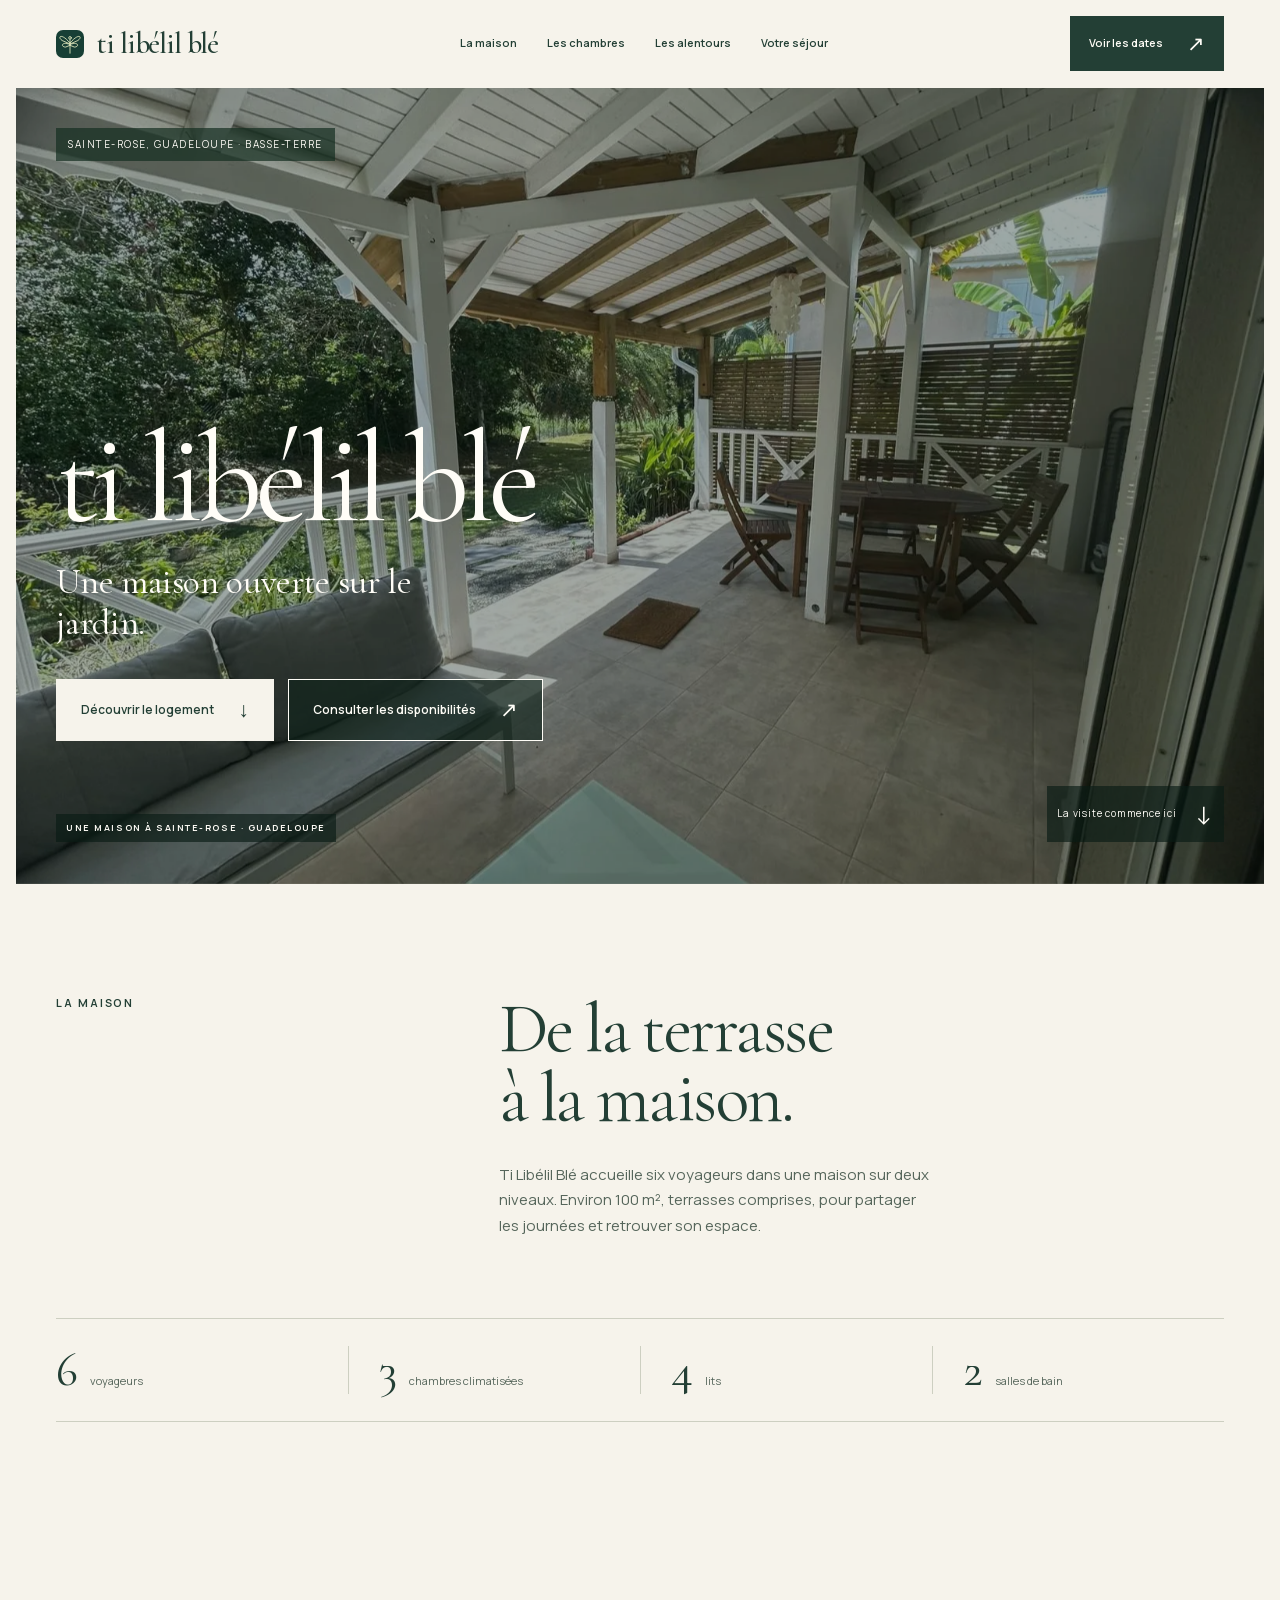
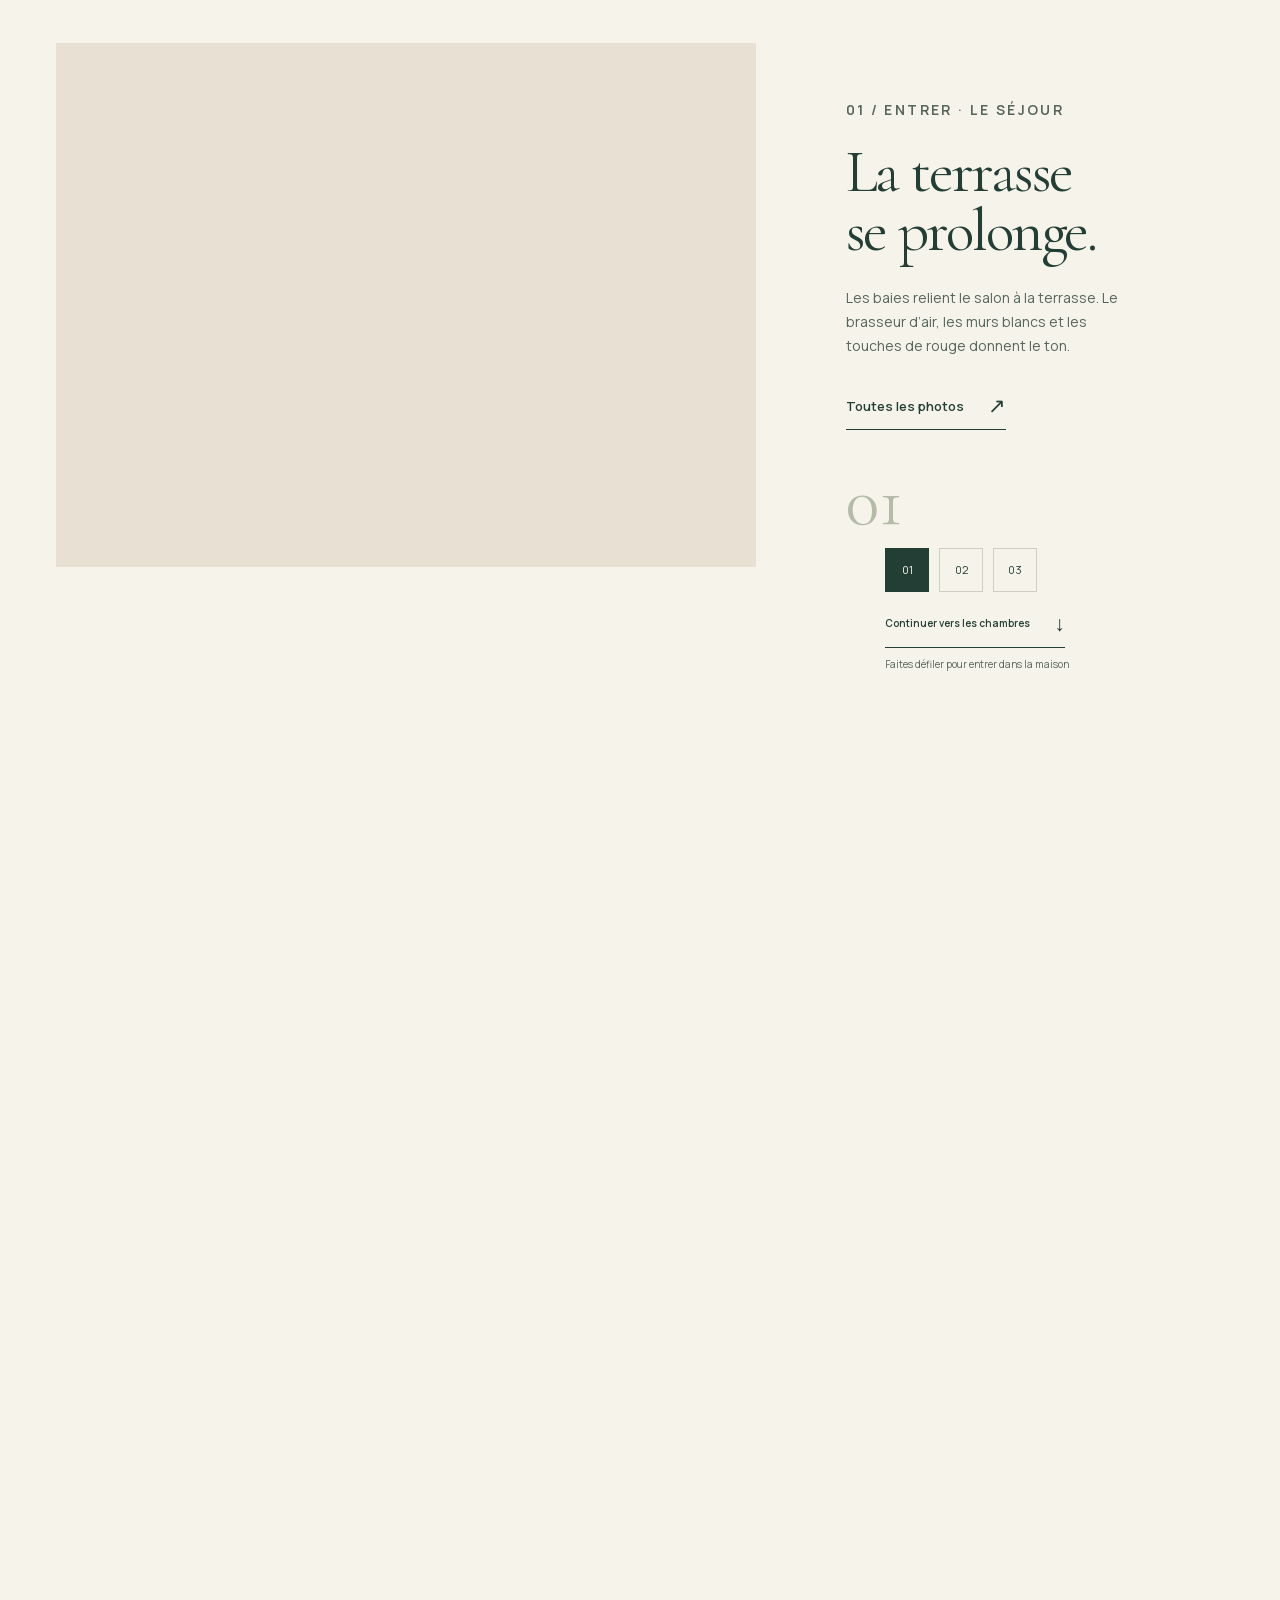
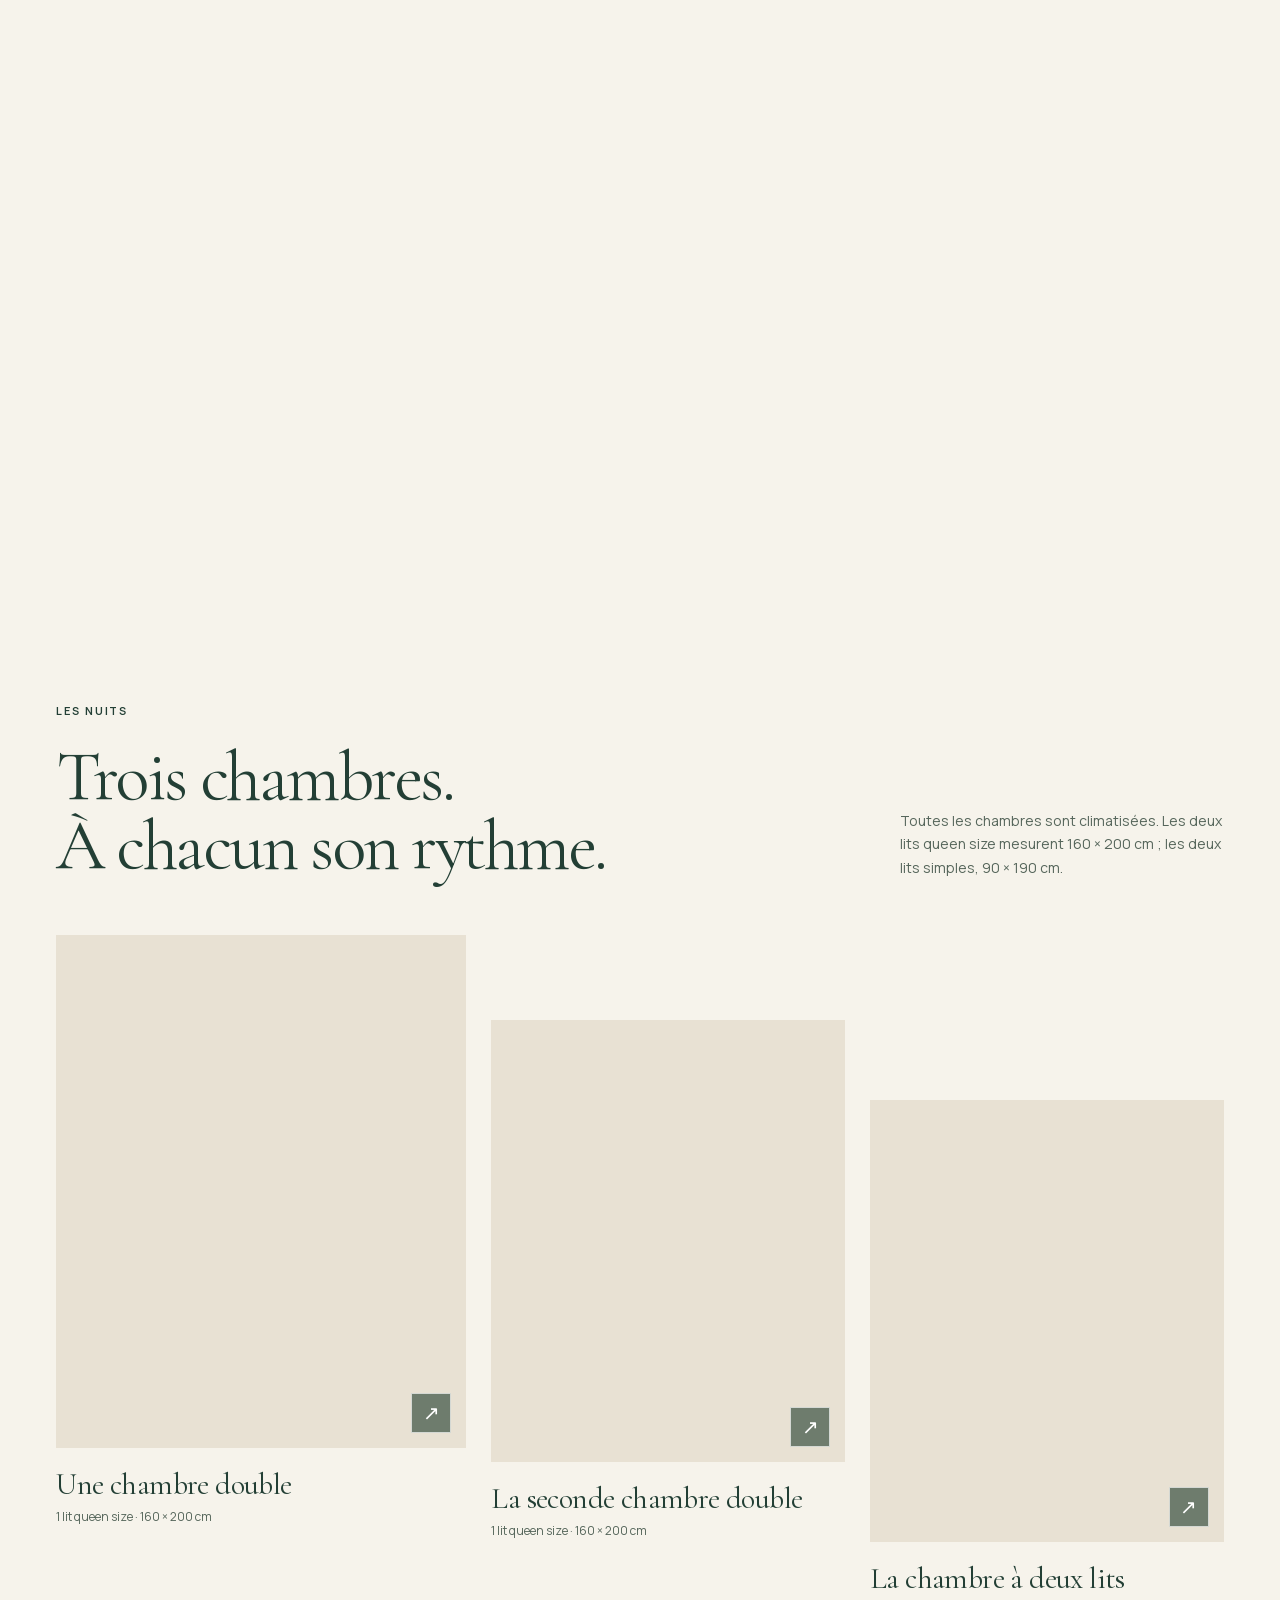
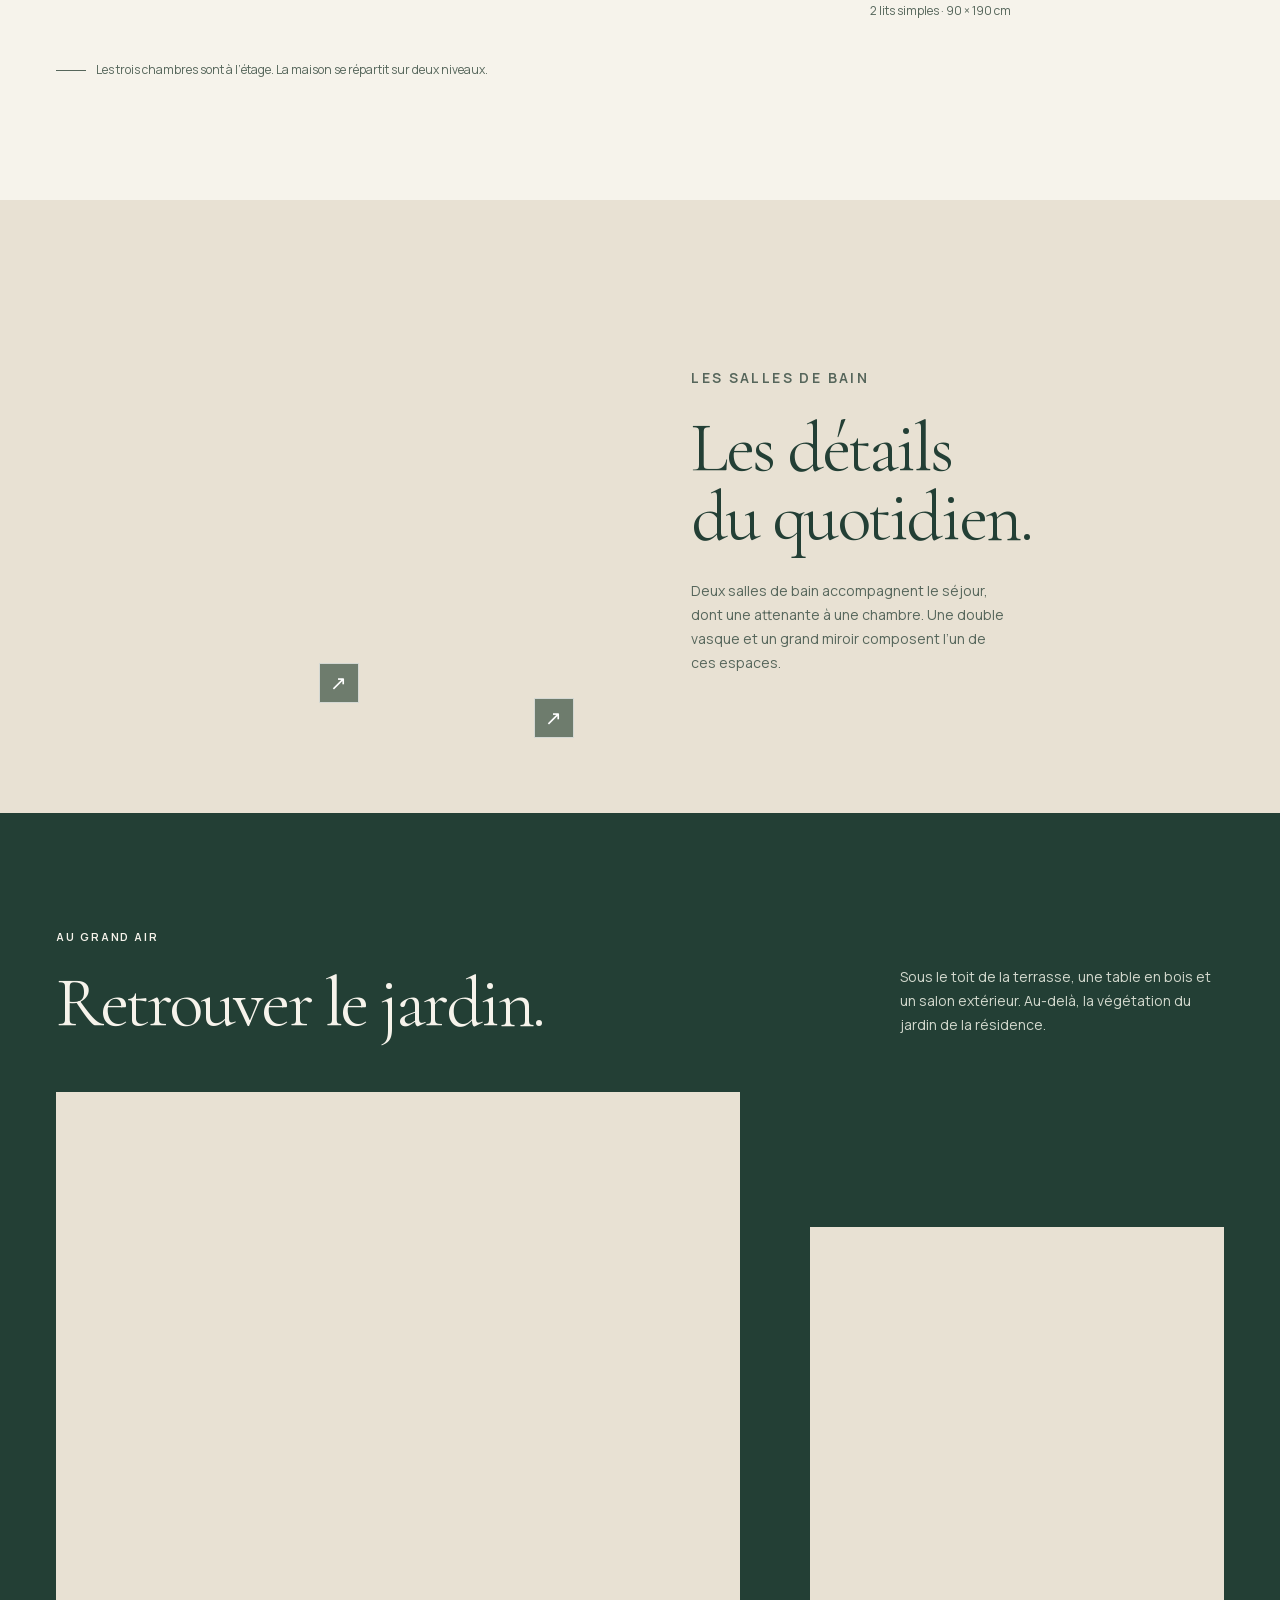
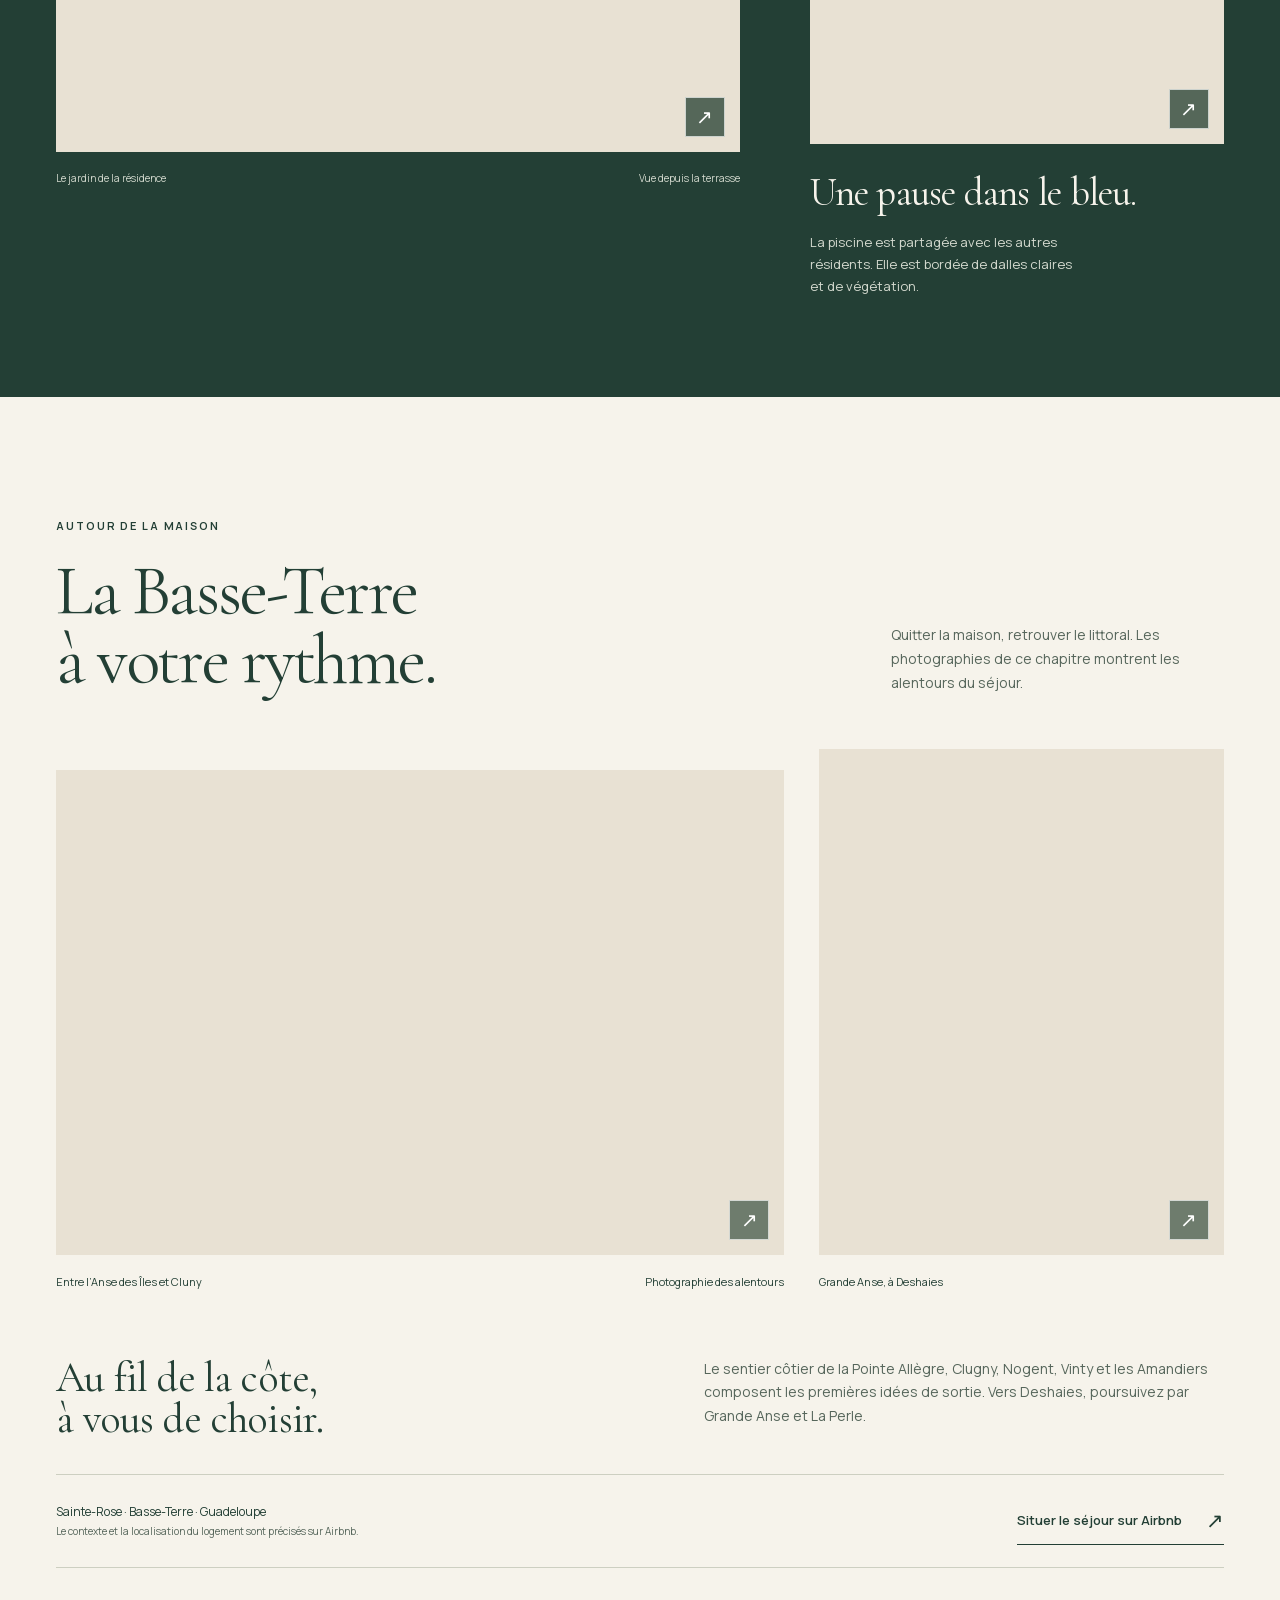
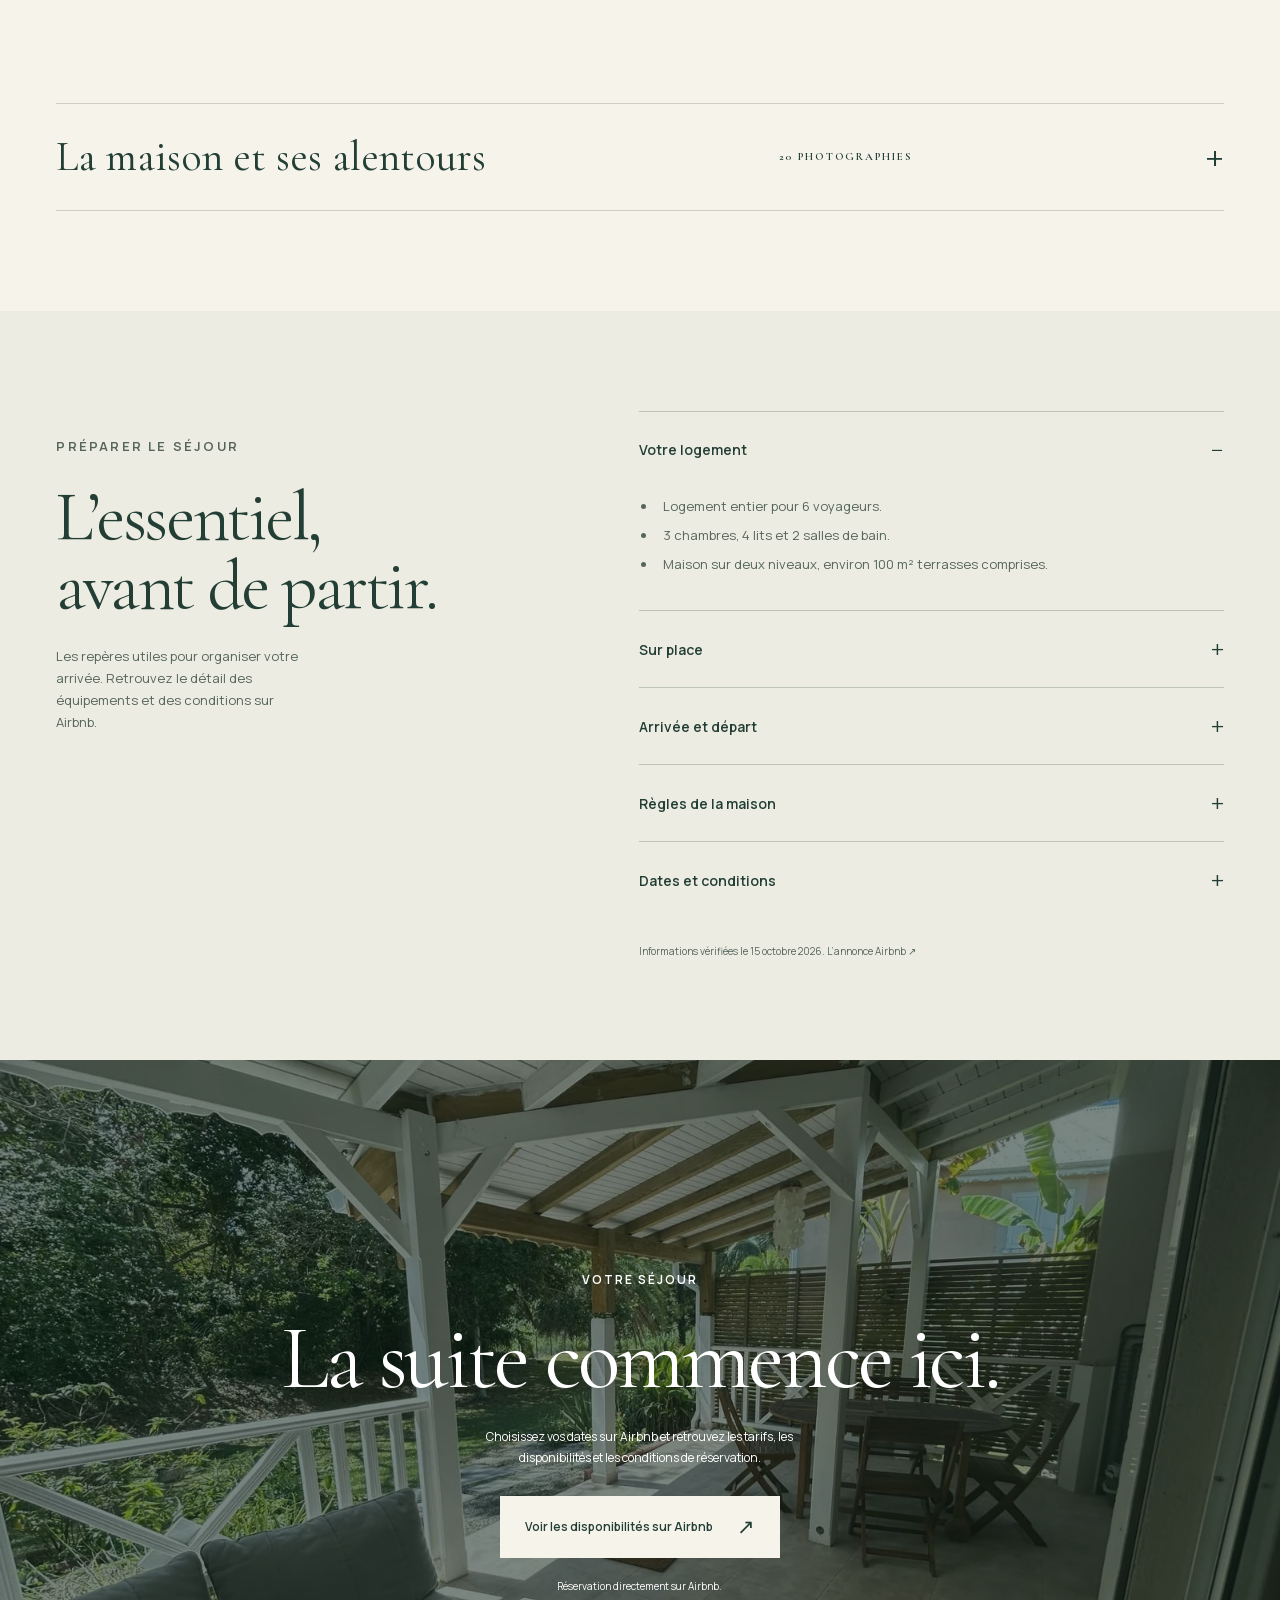
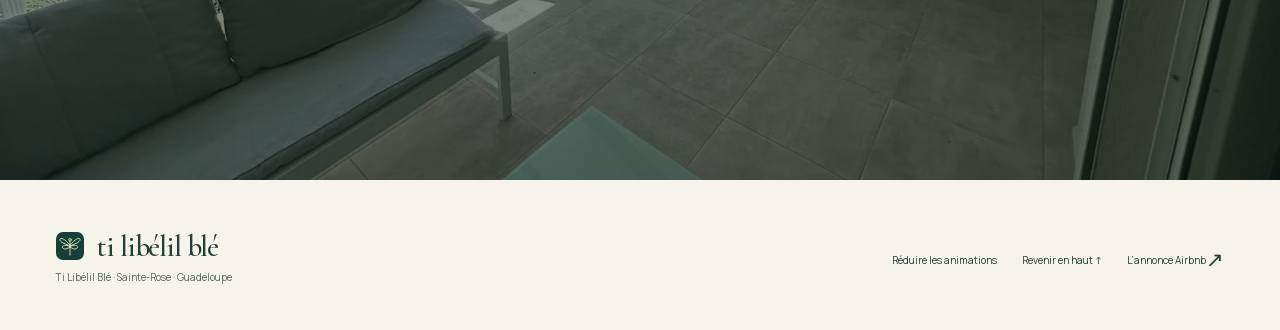
==== commit 01a157cb: "Nouvelle version du site : visite immersive, avec référencement Google et IA" ====
--- a/index.html
+++ b/index.html
@@ -1,332 +1,33 @@
-<!DOCTYPE html>
-<html lang="fr">
-<head>
-<meta charset="utf-8">
-<meta name="viewport" content="width=device-width, initial-scale=1, viewport-fit=cover">
-<title>Villa Ti Libélil Blé – Location avec piscine à Sainte-Rose, Guadeloupe</title>
-<meta name="description" content="Villa de vacances pour 6 personnes à Sainte-Rose (Basse-Terre, Guadeloupe) : 3 chambres climatisées, piscine, jardin tropical, mer à 400 m, entre Sainte-Rose et Deshaies.">
-<link rel="canonical" href="https://www.villa-tilibelilble.fr/">
-<meta name="robots" content="index, follow, max-image-preview:large">
-<meta name="geo.region" content="GP">
-<meta name="geo.placename" content="Sainte-Rose, Guadeloupe">
-<meta property="og:type" content="website">
-<meta property="og:locale" content="fr_FR">
-<meta property="og:site_name" content="Villa Ti Libélil Blé">
-<meta property="og:title" content="Villa Ti Libélil Blé – Location avec piscine à Sainte-Rose, Guadeloupe">
-<meta property="og:description" content="Villa de vacances pour 6 personnes à Sainte-Rose (Basse-Terre, Guadeloupe) : 3 chambres climatisées, piscine, jardin tropical, mer à 400 m, entre Sainte-Rose et Deshaies.">
-<meta property="og:url" content="https://www.villa-tilibelilble.fr/">
-<meta property="og:image" content="https://www.villa-tilibelilble.fr/images/terrasse-villa-ti-libelil-ble-1600.jpg">
-<meta name="twitter:card" content="summary_large_image">
-<meta name="theme-color" content="#0E3A52">
-<link rel="icon" type="image/png" href="favicon.png">
-<link rel="apple-touch-icon" href="apple-touch-icon.png">
-<link rel="preconnect" href="https://fonts.googleapis.com">
-<link rel="preconnect" href="https://fonts.gstatic.com" crossorigin>
-<link rel="stylesheet" href="https://fonts.googleapis.com/css2?family=Figtree:wght@400;600;700&family=Young+Serif&display=swap">
-<style>
-/* Mise en page : un carnet de séjour qui s'éloigne de la terrasse — la villa d'abord, puis ce qu'on atteint à pied, puis en voiture. */
-:root {
-  --bg: #F1F7F6;
-  --surface: #FFFFFF;
-  --ink: #10303F;
-  --muted: #4A6772;
-  --line: #CCDEDD;
-  --blue: #1A66A0;
-  --sun: #F0B429;
-  --sun-soft: #FCEFC9;
-  --leaf: #2A7550;
-  --deep: #0E3A52;
-  --on-deep: #EAF4F6;
-  --on-deep-muted: #A9C6D0;
-  --print: #FFFFFF;
-  --shadow: 0 18px 40px -18px rgba(16, 48, 63, .45);
-
-  --font-display: "Young Serif", "Iowan Old Style", "Palatino Linotype", Palatino, Georgia, serif;
-  --font-body: "Figtree", "Segoe UI", "Helvetica Neue", Arial, sans-serif;
-
-  --step--1: .875rem;
-  --step-0: 1.0625rem;
-  --step-1: 1.3rem;
-  --step-2: clamp(1.6rem, 1.2rem + 1.6vw, 2.2rem);
-  --step-3: clamp(2.1rem, 1.4rem + 3vw, 3.2rem);
-  --step-4: clamp(3rem, 1.6rem + 7vw, 6.2rem);
-
-  --gutter: clamp(16px, 4vw, 40px);
-  --measure: 62ch;
-}
-@media (prefers-color-scheme: dark) {
-  :root:not([data-theme="light"]) {
-    --bg: #0B1E28; --surface: #122B37; --ink: #E6F0F1; --muted: #9DB6BD; --line: #254452;
-    --blue: #7CC0EE; --sun: #F4C24D; --sun-soft: #3A3115; --leaf: #6FCB97;
-    --deep: #06141B; --on-deep: #E6F0F1; --on-deep-muted: #9DB6BD; --print: #F4F7F7;
-    --shadow: 0 18px 40px -18px rgba(0, 0, 0, .8);
-    color-scheme: dark;
-  }
-}
-:root[data-theme="dark"] {
-  --bg: #0B1E28; --surface: #122B37; --ink: #E6F0F1; --muted: #9DB6BD; --line: #254452;
-  --blue: #7CC0EE; --sun: #F4C24D; --sun-soft: #3A3115; --leaf: #6FCB97;
-  --deep: #06141B; --on-deep: #E6F0F1; --on-deep-muted: #9DB6BD; --print: #F4F7F7;
-  --shadow: 0 18px 40px -18px rgba(0, 0, 0, .8);
-  color-scheme: dark;
-}
-
-*, *::before, *::after { box-sizing: border-box; }
-html { scroll-behavior: smooth; scroll-padding-top: 76px; }
-@media (prefers-reduced-motion: reduce) { html { scroll-behavior: auto; } }
-body {
-  margin: 0;
-  background: var(--bg);
-  color: var(--ink);
-  font-family: var(--font-body);
-  font-size: var(--step-0);
-  line-height: 1.6;
-  -webkit-font-smoothing: antialiased;
-}
-img { max-width: 100%; height: auto; display: block; }
-a { color: var(--blue); text-underline-offset: .18em; }
-a:hover { text-decoration-thickness: 2px; }
-:focus-visible { outline: 3px solid var(--sun); outline-offset: 3px; border-radius: 4px; }
-h1, h2, h3 { font-family: var(--font-display); font-weight: 400; line-height: 1.1; margin: 0; text-wrap: balance; }
-h2 { font-size: var(--step-3); letter-spacing: -.01em; }
-h3 { font-size: var(--step-1); line-height: 1.25; }
-p { margin: 0; }
-ul, ol { margin: 0; padding: 0; list-style: none; }
-
-.wrap { max-width: 1120px; margin-inline: auto; padding-inline: var(--gutter); }
-.label {
-  font-size: var(--step--1); font-weight: 700; letter-spacing: .12em; text-transform: uppercase; color: var(--leaf);
-}
-.lede { font-size: var(--step-1); line-height: 1.5; max-width: var(--measure); }
-.prose { display: grid; gap: 1em; max-width: var(--measure); }
-.muted { color: var(--muted); }
-
-/* Barre du haut */
-.top {
-  position: sticky; top: env(safe-area-inset-top, 0px); z-index: 10;
-  background: color-mix(in srgb, var(--bg) 88%, transparent);
-  backdrop-filter: blur(10px); -webkit-backdrop-filter: blur(10px);
-  border-bottom: 1px solid var(--line);
-}
-.top .wrap { display: flex; align-items: center; gap: 20px; min-height: 60px; }
-.brand { font-family: var(--font-display); font-size: 1.2rem; color: var(--ink); text-decoration: none; white-space: nowrap; }
-.top nav { margin-left: auto; }
-.top nav ul { display: flex; gap: 22px; }
-.top nav a { color: var(--ink); text-decoration: none; font-weight: 600; font-size: .95rem; }
-.top nav a:hover { color: var(--blue); }
-@media (max-width: 860px) { .top nav { display: none; } .top .btn { margin-left: auto; } }
-
-.btn {
-  display: inline-flex; align-items: center; gap: .5em;
-  padding: .7em 1.15em; border-radius: 999px;
-  background: var(--deep); color: var(--on-deep); border: 2px solid var(--deep);
-  font-weight: 700; text-decoration: none; line-height: 1.2;
-}
-.btn:hover { background: var(--blue); border-color: var(--blue); color: var(--surface); }
-.btn.small { padding: .5em .95em; font-size: .92rem; }
-.btn.ghost { background: transparent; color: var(--ink); border-color: var(--ink); }
-.btn.ghost:hover { background: var(--ink); color: var(--bg); border-color: var(--ink); }
-:root[data-theme="dark"] .btn:not(.ghost), .on-deep .btn:not(.ghost) { background: var(--sun); border-color: var(--sun); color: #10303F; }
-@media (prefers-color-scheme: dark) { :root:not([data-theme="light"]) .btn:not(.ghost) { background: var(--sun); border-color: var(--sun); color: #10303F; } }
-
-/* Ouverture */
-.hero { padding-block: clamp(36px, 6vw, 80px) clamp(28px, 4vw, 56px); overflow: hidden; }
-.hero .wrap { display: grid; grid-template-columns: minmax(0, 1.15fr) minmax(0, .85fr); gap: clamp(28px, 5vw, 72px); align-items: center; }
-.hero-text { display: grid; gap: 22px; min-width: 0; }
-.hero h1 .name { display: block; font-size: var(--step-4); line-height: .95; letter-spacing: -.02em; }
-.hero h1 .what { display: block; margin-top: .55em; font-family: var(--font-body); font-weight: 600; font-size: var(--step-1); line-height: 1.35; color: var(--muted); max-width: 30ch; }
-.kreyol { border-left: 4px solid var(--sun); padding-left: 16px; }
-.kreyol q { font-family: var(--font-display); font-size: var(--step-2); line-height: 1.2; quotes: none; color: var(--blue); }
-.kreyol span { display: block; color: var(--muted); font-style: italic; margin-top: 2px; }
-.cta { display: flex; flex-wrap: wrap; gap: 12px; align-items: center; }
-.prints { position: relative; justify-self: center; width: min(100%, 470px); padding-bottom: 88px; }
-.print { position: relative; margin: 0; background: var(--print); padding: 12px 12px 14px; box-shadow: var(--shadow); }
-.print.main { transform: rotate(2deg); }
-.print.main img.photo { width: 100%; aspect-ratio: 4 / 3; object-fit: cover; }
-.print.small { position: absolute; right: -18px; bottom: 0; width: 39%; padding: 9px 9px 10px; transform: rotate(-5deg); }
-.print.small img.photo { width: 100%; aspect-ratio: 4 / 5; object-fit: cover; object-position: 50% 62%; }
-.print.small figcaption { margin-top: 7px; }
-.print.main figcaption { text-align: left; padding-right: 42%; }
-.print figcaption { margin-top: 10px; font-size: var(--step--1); color: #4A6772; text-align: center; }
-.print .libellule { position: absolute; width: 118px; top: -46px; left: -40px; transform: rotate(-14deg); filter: drop-shadow(0 6px 8px rgba(16,48,63,.25)); }
-@media (prefers-reduced-motion: no-preference) {
-  .print .libellule { animation: pose 5s ease-in-out infinite; transform-origin: 70% 70%; }
-  @keyframes pose { 0%, 100% { transform: rotate(-14deg) translateY(0); } 50% { transform: rotate(-11deg) translateY(-5px); } }
-}
-@media (max-width: 860px) {
-  .hero .wrap { grid-template-columns: minmax(0, 1fr); }
-  .prints { width: min(88%, 420px); margin-top: 26px; }
-  .print.small { right: -8px; }
-  .print .libellule { width: 92px; top: -38px; left: -22px; }
-}
-
-/* Chiffres clés */
-.facts { border-block: 1px solid var(--line); background: var(--surface); }
-.facts dl { margin: 0; display: grid; grid-template-columns: repeat(6, minmax(0, 1fr)); }
-.facts dl > div { padding: 20px 14px; border-left: 1px solid var(--line); }
-.facts dl > div:first-child { border-left: 0; padding-left: 0; }
-.facts dt { font-family: var(--font-display); font-size: var(--step-2); line-height: 1; font-variant-numeric: tabular-nums; }
-.facts dd { margin: 6px 0 0; color: var(--muted); font-size: var(--step--1); line-height: 1.35; }
-@media (max-width: 860px) {
-  .facts dl { grid-template-columns: repeat(3, minmax(0, 1fr)); }
-  .facts dl > div { padding: 16px 12px; }
-  .facts dl > div:nth-child(3n+1) { border-left: 0; padding-left: 0; }
-  .facts dl > div:nth-child(n+4) { border-top: 1px solid var(--line); }
-}
-@media (max-width: 460px) {
-  .facts dl { grid-template-columns: repeat(2, minmax(0, 1fr)); }
-  .facts dl > div:nth-child(n) { border-left: 1px solid var(--line); padding-left: 12px; border-top: 0; }
-  .facts dl > div:nth-child(2n+1) { border-left: 0; padding-left: 0; }
-  .facts dl > div:nth-child(n+3) { border-top: 1px solid var(--line); }
-}
-
-/* Sections */
-section { padding-block: clamp(48px, 8vw, 104px); }
-.head { display: grid; gap: 14px; margin-bottom: clamp(26px, 4vw, 44px); }
-.split { display: grid; grid-template-columns: minmax(0, 1fr) minmax(0, 1fr); gap: clamp(28px, 5vw, 72px); align-items: start; }
-@media (max-width: 860px) { .split { grid-template-columns: minmax(0, 1fr); } }
-
-.rooms { display: grid; gap: 0; border-top: 1px solid var(--line); }
-.rooms li { display: grid; grid-template-columns: minmax(0, 9.5em) minmax(0, 1fr); gap: 16px; padding: 14px 0; border-bottom: 1px solid var(--line); }
-.rooms strong { font-weight: 700; }
-.rooms span { color: var(--muted); }
-@media (max-width: 460px) { .rooms li { grid-template-columns: minmax(0, 1fr); gap: 2px; } }
-.chips { display: flex; flex-wrap: wrap; gap: 8px; margin-top: 22px; }
-.chips li { padding: .35em .85em; border: 1px solid var(--line); border-radius: 999px; background: var(--surface); font-size: .95rem; }
-
-/* Depuis la terrasse : l'échelle des distances */
-.reach { background: var(--deep); color: var(--on-deep); }
-.reach .label { color: var(--sun); }
-.reach .lede { color: var(--on-deep-muted); }
-.reach h3 { color: var(--sun); font-family: var(--font-body); font-weight: 700; font-size: var(--step--1); letter-spacing: .12em; text-transform: uppercase; margin-bottom: 8px; }
-.scale { position: relative; display: grid; }
-.scale::before { content: ""; position: absolute; left: 6px; top: 14px; bottom: 14px; width: 2px; background: repeating-linear-gradient(to bottom, var(--on-deep-muted) 0 6px, transparent 6px 12px); opacity: .6; }
-.scale li { position: relative; display: grid; grid-template-columns: minmax(0, 7.4em) minmax(0, 1fr); gap: 14px; padding: 13px 0 13px 30px; align-items: baseline; }
-.scale li::before { content: ""; position: absolute; left: 0; top: 1.25em; width: 14px; height: 14px; border-radius: 50%; background: var(--deep); border: 3px solid var(--sun); }
-.scale .d { font-family: var(--font-display); font-size: 1.2rem; line-height: 1.25; font-variant-numeric: tabular-nums; min-width: 0; }
-.scale .p { min-width: 0; }
-.scale .p strong { display: block; font-weight: 700; }
-.scale .p span { color: var(--on-deep-muted); font-size: .97rem; }
-.reach .note { margin-top: 28px; color: var(--on-deep-muted); font-size: var(--step--1); max-width: var(--measure); }
-
-/* Plages */
-.beaches { display: grid; grid-template-columns: repeat(auto-fit, minmax(min(100%, 300px), 1fr)); gap: 0 clamp(24px, 4vw, 56px); border-top: 2px solid var(--ink); }
-.beaches li { padding: 18px 0; border-bottom: 1px solid var(--line); display: grid; gap: 4px; align-content: start; }
-.beaches h3 { font-size: var(--step-1); }
-.beaches p { color: var(--muted); }
-.tag { display: inline-block; margin-left: .5em; padding: .1em .6em; border-radius: 999px; background: var(--sun-soft); color: var(--ink); font-family: var(--font-body); font-size: .78rem; font-weight: 700; letter-spacing: .04em; vertical-align: middle; white-space: nowrap; }
-
-/* Balade */
-.walk { background: var(--surface); border-block: 1px solid var(--line); }
-.steps { counter-reset: pas; display: grid; gap: 14px; }
-.steps li { counter-increment: pas; display: grid; grid-template-columns: 2.2em minmax(0, 1fr); gap: 12px; align-items: baseline; }
-.steps li::before { content: counter(pas); font-family: var(--font-display); font-size: var(--step-1); color: var(--blue); }
-.memo { display: grid; grid-template-columns: repeat(3, minmax(0, 1fr)); gap: 0; margin: 0 0 26px; border-block: 1px solid var(--line); }
-.memo div { padding: 14px 14px 14px 0; }
-.memo div + div { border-left: 1px solid var(--line); padding-left: 14px; }
-.memo dt { font-size: .78rem; font-weight: 700; letter-spacing: .1em; text-transform: uppercase; color: var(--muted); }
-.memo dd { margin: 4px 0 0; font-weight: 600; line-height: 1.35; }
-@media (max-width: 460px) { .memo { grid-template-columns: minmax(0, 1fr); } .memo div + div { border-left: 0; padding-left: 0; border-top: 1px solid var(--line); } }
-.dash { display: grid; gap: 8px; }
-.dash li { padding-left: 1.3em; position: relative; }
-.dash li::before { content: ""; position: absolute; left: 0; top: .72em; width: .7em; height: 2px; background: var(--leaf); }
-
-/* À faire */
-.todo { display: grid; grid-template-columns: repeat(auto-fit, minmax(min(100%, 300px), 1fr)); gap: clamp(28px, 4vw, 48px); }
-.todo article { display: grid; gap: 12px; align-content: start; min-width: 0; }
-.todo h3 { font-size: var(--step-2); padding-bottom: 10px; border-bottom: 2px solid var(--ink); }
-.todo li { padding: 9px 0; border-bottom: 1px solid var(--line); }
-.todo li strong { font-weight: 700; }
-.todo li span { color: var(--muted); }
-
-/* Tables */
-.bokit { background: var(--sun-soft); padding: clamp(20px, 3vw, 32px); border-radius: 6px; display: grid; gap: 12px; align-content: start; }
-.bokit h3 { font-size: var(--step-2); }
-.tables { display: grid; gap: 22px; }
-.tables h3 { font-family: var(--font-body); font-weight: 700; font-size: var(--step--1); letter-spacing: .12em; text-transform: uppercase; color: var(--leaf); margin-bottom: 4px; }
-.tables li { padding: 8px 0; border-bottom: 1px solid var(--line); }
-.tables li span { color: var(--muted); }
-
-/* Pratique */
-.practical { display: grid; grid-template-columns: repeat(auto-fit, minmax(min(100%, 260px), 1fr)); gap: clamp(24px, 4vw, 48px); }
-.practical article { display: grid; gap: 10px; align-content: start; min-width: 0; }
-.practical h3 { font-size: var(--step-1); }
-.practical p, .practical li { color: var(--muted); }
-
-/* Questions */
-.faq { background: var(--surface); border-top: 1px solid var(--line); }
-.faq details { border-bottom: 1px solid var(--line); }
-.faq details:first-of-type { border-top: 2px solid var(--ink); }
-.faq summary { cursor: pointer; padding: 18px 2.2em 18px 0; font-weight: 700; font-size: 1.1rem; list-style: none; position: relative; }
-.faq summary::-webkit-details-marker { display: none; }
-.faq summary::after { content: "+"; position: absolute; right: 4px; top: 50%; translate: 0 -50%; font-family: var(--font-display); font-size: 1.6rem; color: var(--blue); line-height: 1; }
-.faq details[open] summary::after { content: "–"; }
-.faq details p { padding: 0 0 20px; max-width: var(--measure); color: var(--muted); }
-
-/* Fin */
-.end { background: var(--deep); color: var(--on-deep); text-align: left; }
-.end .wrap { display: grid; gap: 22px; }
-.end h2 { max-width: 18ch; }
-.end p { color: var(--on-deep-muted); max-width: var(--measure); }
-.end a:not(.btn) { color: var(--on-deep); }
-footer { background: var(--deep); color: var(--on-deep-muted); border-top: 1px solid rgba(255,255,255,.14); padding-block: 24px; font-size: var(--step--1); }
-footer .wrap { display: flex; flex-wrap: wrap; gap: 8px 24px; justify-content: space-between; }
-footer a { color: var(--on-deep); }
-
-/* Grilles 2 x 2 */
-.todo.grid2, .practical.grid2 { grid-template-columns: repeat(2, minmax(0, 1fr)); }
-@media (max-width: 760px) { .todo.grid2, .practical.grid2 { grid-template-columns: minmax(0, 1fr); } }
-
-/* Photos */
-.gallery-wrap { margin-top: clamp(36px, 5vw, 64px); }
-.gallery-title { font-size: var(--step-2); padding-bottom: 12px; margin-bottom: 18px; border-bottom: 2px solid var(--ink); }
-.gallery { columns: 3 250px; column-gap: 14px; }
-.gallery figure { break-inside: avoid; margin: 0 0 16px; }
-.strip { display: grid; grid-template-columns: repeat(4, minmax(0, 1fr)); gap: 12px; margin-bottom: clamp(26px, 4vw, 44px); }
-.strip figure { margin: 0; min-width: 0; }
-.strip .zoom img { aspect-ratio: 4 / 3; object-fit: cover; object-position: 50% 58%; }
-@media (max-width: 760px) { .strip { grid-template-columns: repeat(2, minmax(0, 1fr)); } }
-.gallery figcaption, .strip figcaption { margin-top: 6px; font-size: var(--step--1); line-height: 1.35; color: var(--muted); }
-.zoom { display: block; width: 100%; padding: 0; border: 0; border-radius: 4px; overflow: hidden; background: var(--line); cursor: zoom-in; }
-.zoom img { width: 100%; height: auto; transition: transform .5s ease; }
-.zoom:hover img { transform: scale(1.03); }
-@media (prefers-reduced-motion: reduce) { .zoom img { transition: none; } .zoom:hover img { transform: none; } }
-
-dialog.viewer { border: 0; padding: 0; background: transparent; color: var(--on-deep); max-width: min(94vw, 1180px); max-height: 94vh; overflow: visible; }
-dialog.viewer::backdrop { background: rgba(6, 20, 27, .9); }
-dialog.viewer img { max-width: 100%; max-height: 80vh; width: auto; height: auto; margin-inline: auto; border-radius: 4px; }
-dialog.viewer p { margin-top: 10px; text-align: center; color: #EAF4F6; }
-.viewer-close { display: block; margin: 0 0 10px auto; padding: .45em 1em; border-radius: 999px; border: 2px solid #EAF4F6; background: transparent; color: #EAF4F6; font: 700 .95rem var(--font-body); cursor: pointer; }
-.viewer-close:hover { background: #EAF4F6; color: #10303F; }
-</style>
+<!doctype html>
+<html lang="fr"><head><meta charset="utf-8"><meta name="viewport" content="width=device-width,initial-scale=1,viewport-fit=cover"><meta name="theme-color" content="#f6f3eb">
+<meta http-equiv="Content-Security-Policy" content="default-src 'self'; script-src 'self'; style-src 'self'; img-src 'self'; font-src 'self'; connect-src 'none'; object-src 'none'; base-uri 'none'; form-action 'none'; frame-src 'none'">
+<title>Ti Libélil Blé — Une maison à Sainte-Rose, Guadeloupe</title><meta name="description" content="Découvrez Ti Libélil Blé à Sainte-Rose : 3 chambres climatisées, terrasse sur le jardin et piscine partagée de la résidence. Réservation sur Airbnb.">
+<link rel="canonical" href="https://www.villa-tilibelilble.fr/"><meta name="robots" content="index, follow, max-image-preview:large"><meta name="geo.region" content="GP"><meta name="geo.placename" content="Sainte-Rose, Guadeloupe">
+<meta property="og:type" content="website"><meta property="og:locale" content="fr_FR"><meta property="og:site_name" content="Ti Libélil Blé"><meta property="og:title" content="Ti Libélil Blé — Une maison à Sainte-Rose, Guadeloupe"><meta property="og:description" content="3 chambres climatisées, terrasse sur le jardin et piscine partagée de la résidence, à Sainte-Rose en Guadeloupe. Réservation sur Airbnb."><meta property="og:url" content="https://www.villa-tilibelilble.fr/"><meta property="og:image" content="https://www.villa-tilibelilble.fr/images/optimized/terrasse-villa-ti-libelil-ble-1600.webp"><meta name="twitter:card" content="summary_large_image">
 <script type="application/ld+json">
 {
  "@context": "https://schema.org",
  "@type": "VacationRental",
  "@id": "https://www.villa-tilibelilble.fr/#villa",
- "name": "Villa Ti Libélil Blé",
+ "name": "Ti Libélil Blé",
  "alternateName": [
-  "Ti Libélil Blé",
-  "Villa Ti Libelil Ble"
+  "Villa Ti Libélil Blé",
+  "Ti Libelil Ble"
  ],
- "description": "Villa de vacances pour 6 personnes à Sainte-Rose, au nord de la Basse-Terre en Guadeloupe. Trois chambres climatisées, deux salles de bain, grande terrasse ombragée, jardin tropical, piscine de la résidence. Mer à 400 m, entre Sainte-Rose et Deshaies, à 30 minutes de l’aéroport.",
+ "description": "Maison de vacances pour 6 voyageurs à Sainte-Rose, en Basse-Terre (Guadeloupe) : 3 chambres climatisées, 4 lits, 2 salles de bain, terrasse couverte sur le jardin et piscine partagée de la résidence. Réservation sur Airbnb.",
  "url": "https://www.villa-tilibelilble.fr/",
+ "inLanguage": "fr",
  "image": [
-  "https://www.villa-tilibelilble.fr/images/terrasse-villa-ti-libelil-ble-1600.jpg",
-  "https://www.villa-tilibelilble.fr/images/salon-cuisine-villa-1600.jpg",
-  "https://www.villa-tilibelilble.fr/images/chambre-3-deux-lits-simples-1600.jpg",
-  "https://www.villa-tilibelilble.fr/images/jardin-tropical-villa-1600.jpg",
-  "https://www.villa-tilibelilble.fr/images/cuisine-equipee-villa-1600.jpg",
-  "https://www.villa-tilibelilble.fr/images/piscine-residence-sainte-rose-1600.jpg",
-  "https://www.villa-tilibelilble.fr/images/chambre-1-lit-queen-size-1600.jpg",
-  "https://www.villa-tilibelilble.fr/images/salle-de-bain-double-vasque-1600.jpg",
-  "https://www.villa-tilibelilble.fr/images/villa-ti-libelil-ble-sainte-rose-guadeloupe.jpg",
-  "https://www.villa-tilibelilble.fr/images/chambre-2-lit-queen-size-1600.jpg",
-  "https://www.villa-tilibelilble.fr/images/jardin-cote-gauche-1600.jpg",
-  "https://www.villa-tilibelilble.fr/images/sejour-vu-de-l-escalier-1600.jpg",
-  "https://www.villa-tilibelilble.fr/images/salle-de-bain-2-1600.jpg"
+  "https://www.villa-tilibelilble.fr/images/optimized/terrasse-villa-ti-libelil-ble-1600.webp",
+  "https://www.villa-tilibelilble.fr/images/optimized/salon-cuisine-villa-1600.webp",
+  "https://www.villa-tilibelilble.fr/images/optimized/cuisine-equipee-villa-1600.webp",
+  "https://www.villa-tilibelilble.fr/images/optimized/chambre-lit-queen-size-1-1600.webp",
+  "https://www.villa-tilibelilble.fr/images/optimized/chambre-lit-queen-size-2-1600.webp",
+  "https://www.villa-tilibelilble.fr/images/optimized/chambre-deux-lits-simples-1600.webp",
+  "https://www.villa-tilibelilble.fr/images/optimized/salle-de-bain-double-vasque-1600.webp",
+  "https://www.villa-tilibelilble.fr/images/optimized/jardin-tropical-villa-1600.webp",
+  "https://www.villa-tilibelilble.fr/images/optimized/piscine-residence-sainte-rose-1600.webp"
  ],
- "inLanguage": "fr",
  "address": {
   "@type": "PostalAddress",
   "addressLocality": "Sainte-Rose",
@@ -339,6 +40,10 @@
   "latitude": 16.355,
   "longitude": -61.747
  },
+ "checkinTime": "15:00",
+ "checkoutTime": "12:00",
+ "petsAllowed": false,
+ "smokingAllowed": false,
  "containsPlace": {
   "@type": "Accommodation",
   "additionalType": "EntirePlace",
@@ -368,7 +73,7 @@
   "amenityFeature": [
    {
     "@type": "LocationFeatureSpecification",
-    "name": "Piscine de la résidence",
+    "name": "Piscine partagée de la résidence",
     "value": true
    },
    {
@@ -383,7 +88,7 @@
    },
    {
     "@type": "LocationFeatureSpecification",
-    "name": "Cuisine équipée",
+    "name": "Télévision",
     "value": true
    },
    {
@@ -398,12 +103,12 @@
    },
    {
     "@type": "LocationFeatureSpecification",
-    "name": "Télévision",
+    "name": "Cuisine équipée",
     "value": true
    },
    {
     "@type": "LocationFeatureSpecification",
-    "name": "Terrasse",
+    "name": "Terrasse couverte",
     "value": true
    },
    {
@@ -415,6 +120,16 @@
     "@type": "LocationFeatureSpecification",
     "name": "Parking privé",
     "value": true
+   },
+   {
+    "@type": "LocationFeatureSpecification",
+    "name": "Lit parapluie",
+    "value": true
+   },
+   {
+    "@type": "LocationFeatureSpecification",
+    "name": "Chaise haute",
+    "value": true
    }
   ]
  },
@@ -423,576 +138,22 @@
  ]
 }
 </script>
-<script type="application/ld+json">
-{
- "@context": "https://schema.org",
- "@type": "FAQPage",
- "mainEntity": [
-  {
-   "@type": "Question",
-   "name": "Où se trouve la villa Ti Libélil Blé ?",
-   "acceptedAnswer": {
-    "@type": "Answer",
-    "text": "À Sainte-Rose, au nord de la Basse-Terre, en Guadeloupe. La villa est dans une résidence privée et sécurisée, entre le bourg de Sainte-Rose et Deshaies, tout près de la Pointe Allègre. La mer est à 400 m et l’aéroport Pôle Caraïbes à environ 30 minutes de route."
-   }
-  },
-  {
-   "@type": "Question",
-   "name": "Combien de personnes la villa peut-elle accueillir ?",
-   "acceptedAnswer": {
-    "@type": "Answer",
-    "text": "Jusqu’à 6 voyageurs, dans trois chambres climatisées : une chambre avec deux lits simples et deux chambres avec un lit queen size. La villa compte deux salles de bain et deux WC, sur environ 100 m² terrasses comprises."
-   }
-  },
-  {
-   "@type": "Question",
-   "name": "Y a-t-il une piscine ?",
-   "acceptedAnswer": {
-    "@type": "Answer",
-    "text": "Oui. La piscine est celle de la résidence : elle est partagée avec les autres résidents. On y passe par le pédiluve et la douche avant de se baigner, et les enfants restent sous la surveillance d’un adulte."
-   }
-  },
-  {
-   "@type": "Question",
-   "name": "À quelle distance est la plage ?",
-   "acceptedAnswer": {
-    "@type": "Answer",
-    "text": "La mer est à 400 m. La plage la plus proche est l’Anse des Îles, que l’on rejoint à pied par le sentier du littoral. Le même sentier mène à la plage de Cluny d’un côté et à la plage des Amandiers de l’autre. Grande Anse et la plage de la Perle, vers Deshaies, sont à une courte route."
-   }
-  },
-  {
-   "@type": "Question",
-   "name": "La villa est-elle climatisée ? Y a-t-il le Wi-Fi ?",
-   "acceptedAnswer": {
-    "@type": "Answer",
-    "text": "Les trois chambres sont climatisées et le salon dispose d’un brasseur d’air. Le Wi-Fi est inclus. La villa a aussi une cuisine équipée, un lave-linge, un lave-vaisselle et deux places de parking privées."
-   }
-  },
-  {
-   "@type": "Question",
-   "name": "Faut-il louer une voiture ?",
-   "acceptedAnswer": {
-    "@type": "Answer",
-    "text": "C’est recommandé pour profiter des plages et des sites naturels de l’île. Des cars réguliers relient toutefois la résidence à Pointe-à-Pitre et à Bouillante, et la mer, l’Anse des Îles et la balade de la Pointe Allègre se font à pied depuis la villa."
-   }
-  },
-  {
-   "@type": "Question",
-   "name": "Que faire autour de Sainte-Rose et de Deshaies ?",
-   "acceptedAnswer": {
-    "@type": "Answer",
-    "text": "La balade du littoral de la Pointe Allègre au départ de la villa, les plages de Cluny, de la Perle et de Grande Anse, la mangrove en bateau depuis le port de Sainte-Rose, les sources de Sofaïa, le jardin botanique de Deshaies, et plus loin la Réserve Cousteau à Malendure, la cascade aux Écrevisses et le volcan de la Soufrière."
-   }
-  },
-  {
-   "@type": "Question",
-   "name": "Peut-on organiser une fête ou fumer dans la villa ?",
-   "acceptedAnswer": {
-    "@type": "Answer",
-    "text": "Non. Les fêtes et les soirées ne sont pas autorisées, le calme est demandé après 22 h par respect pour le voisinage, et la maison est non-fumeur à l’intérieur."
-   }
-  },
-  {
-   "@type": "Question",
-   "name": "Comment réserver et connaître les tarifs ?",
-   "acceptedAnswer": {
-    "@type": "Answer",
-    "text": "Les disponibilités, les tarifs et la réservation se font sur l’annonce Airbnb de la villa."
-   }
-  }
- ]
-}
-</script>
-<script type="application/ld+json">
-{
- "@context": "https://schema.org",
- "@type": "WebSite",
- "name": "Villa Ti Libélil Blé",
- "url": "https://www.villa-tilibelilble.fr/",
- "inLanguage": "fr"
-}
-</script>
-</head>
-<body>
-<header class="top">
-  <div class="wrap">
-    <a class="brand" href="#accueil">Ti Libélil Blé</a>
-    <nav aria-label="Sections de la page">
-      <ul>
-        <li><a href="#villa">La villa</a></li>
-        <li><a href="#alentours">Aux alentours</a></li>
-        <li><a href="#plages">Plages</a></li>
-        <li><a href="#balade">Balade</a></li>
-        <li><a href="#decouvrir">À découvrir</a></li>
-        <li><a href="#questions">Questions</a></li>
-      </ul>
-    </nav>
-    <a class="btn small" href="https://www.airbnb.fr/rooms/1626925353506606787" target="_blank" rel="noopener">Réserver</a>
-  </div>
-</header>
-
-<main id="accueil">
-  <div class="hero">
-    <div class="wrap">
-      <div class="hero-text">
-        <p class="label">Sainte-Rose · Basse-Terre · Guadeloupe</p>
-        <h1>
-          <span class="name">Ti Libélil Blé</span>
-          <span class="what">Villa de vacances avec piscine à Sainte-Rose, entre la mer des Caraïbes et la forêt tropicale</span>
-        </h1>
-        <p class="kreyol"><q lang="gcf">Koté lavi ka pran tan’y</q><span>Là où la vie prend son temps</span></p>
-        <p class="lede">La maison de la petite libellule bleue accueille jusqu’à 6 voyageurs : trois chambres climatisées, une grande terrasse ombragée et un jardin tropical, à 400 m de la mer, entre Sainte-Rose et Deshaies.</p>
-        <div class="cta">
-          <a class="btn" href="https://www.airbnb.fr/rooms/1626925353506606787" target="_blank" rel="noopener">Voir les disponibilités sur Airbnb</a>
-          <a class="btn ghost" href="#alentours">Ce qu’il y a autour</a>
-        </div>
-        <p class="muted">Notée 4,71 sur 5 par 7 voyageurs sur Airbnb (octobre 2026).</p>
-      </div>
-      <div class="prints">
-        <figure class="print main">
-          <img class="libellule" src="images/libellule-bleue.png" alt="" width="197" height="147">
-          <img class="photo" src="images/terrasse-villa-ti-libelil-ble-800.jpg" srcset="images/terrasse-villa-ti-libelil-ble-800.jpg 800w, images/terrasse-villa-ti-libelil-ble-1600.jpg 1600w" sizes="(max-width: 860px) 86vw, 470px" alt="Terrasse couverte de la villa Ti Libélil Blé à Sainte-Rose, avec salon d’extérieur, table en bois et vue sur le jardin tropical" width="1600" height="1200" fetchpriority="high">
-          <figcaption>La terrasse couverte</figcaption>
-        </figure>
-        <figure class="print small">
-          <img class="photo" src="images/piscine-residence-sainte-rose-800.jpg" srcset="images/piscine-residence-sainte-rose-800.jpg 450w, images/piscine-residence-sainte-rose-1600.jpg 899w" sizes="190px" alt="Piscine de la résidence bordée de végétation tropicale, à Sainte-Rose en Guadeloupe" width="899" height="1599" fetchpriority="high">
-          <figcaption>La piscine</figcaption>
-        </figure>
-      </div>
-    </div>
-  </div>
-
-  <div class="facts">
-    <div class="wrap">
-      <dl>
-        <div><dt>6</dt><dd>voyageurs</dd></div>
-        <div><dt>3</dt><dd>chambres climatisées</dd></div>
-        <div><dt>2</dt><dd>salles de bain et 2 WC</dd></div>
-        <div><dt>100 m²</dt><dd>environ, terrasses comprises</dd></div>
-        <div><dt>400 m</dt><dd>de la mer</dd></div>
-        <div><dt>30 min</dt><dd>de l’aéroport</dd></div>
-      </dl>
-    </div>
-  </div>
-
-  <section id="villa">
-    <div class="wrap split">
-      <div class="prose">
-        <p class="label">La villa</p>
-        <h2>Une maison sur deux niveaux, ouverte sur son jardin</h2>
-        <p>Ti Libélil Blé se trouve dans une résidence privée et sécurisée de Sainte-Rose, au nord de la Basse-Terre. On y vit surtout dehors : la grande terrasse ombragée donne sur le jardin tropical, et la résidence a sa piscine.</p>
-        <p>À l’intérieur, la cuisine est entièrement équipée et une buanderie regroupe lave-linge, lave-vaisselle et réfrigérateur-congélateur. Les trois chambres sont climatisées ; un brasseur d’air rafraîchit le salon, et la ventilation naturelle suffit souvent, le matin et en fin de journée.</p>
-        <p>Deux places de parking privées sont réservées à la villa.</p>
-      </div>
-      <div>
-        <ul class="rooms">
-          <li><strong>Chambre 1</strong><span>1 lit queen size, climatisation</span></li>
-          <li><strong>Chambre 2</strong><span>1 lit queen size, climatisation</span></li>
-          <li><strong>Chambre 3</strong><span>2 lits simples, climatisation</span></li>
-          <li><strong>Salles de bain</strong><span>2 salles de bain, 2 WC</span></li>
-          <li><strong>Pièce de vie</strong><span>Salon avec brasseur d’air et télévision, cuisine équipée</span></li>
-          <li><strong>Extérieur</strong><span>Terrasse ombragée, jardin tropical, piscine de la résidence</span></li>
-        </ul>
-        <ul class="chips" aria-label="Équipements">
-          <li>Wi-Fi</li>
-          <li>Climatisation</li>
-          <li>Lave-linge</li>
-          <li>Lave-vaisselle</li>
-          <li>Four</li>
-          <li>Cafetière</li>
-          <li>Télévision</li>
-          <li>2 places de parking</li>
-          <li>Résidence sécurisée</li>
-        </ul>
-      </div>
-    </div>
-    <div class="wrap gallery-wrap">
-      <h3 class="gallery-title">La villa en images</h3>
-      <div class="gallery">
-        <figure>
-          <button class="zoom" type="button" data-full="images/salon-cuisine-villa-1600.jpg" data-cap="Le séjour et la cuisine, ouverts sur la terrasse" aria-label="Agrandir la photo : Le séjour et la cuisine, ouverts sur la terrasse"><img class="photo" src="images/salon-cuisine-villa-800.jpg" srcset="images/salon-cuisine-villa-800.jpg 800w, images/salon-cuisine-villa-1600.jpg 1600w" sizes="(max-width: 620px) 92vw, (max-width: 940px) 46vw, 350px" alt="Séjour de la villa avec brasseur d’air, télévision, bar de cuisine et baies vitrées donnant sur la terrasse" width="1600" height="1200" loading="lazy" decoding="async"></button>
-          <figcaption>Le séjour et la cuisine, ouverts sur la terrasse</figcaption>
-        </figure>
-        <figure>
-          <button class="zoom" type="button" data-full="images/chambre-3-deux-lits-simples-1600.jpg" data-cap="Chambre 3, deux lits simples" aria-label="Agrandir la photo : Chambre 3, deux lits simples"><img class="photo" src="images/chambre-3-deux-lits-simples-800.jpg" srcset="images/chambre-3-deux-lits-simples-800.jpg 600w, images/chambre-3-deux-lits-simples-1600.jpg 1200w" sizes="(max-width: 620px) 92vw, (max-width: 940px) 46vw, 350px" alt="Chambre 3 de la villa : deux lits simples et placard en bois" width="1200" height="1600" loading="lazy" decoding="async"></button>
-          <figcaption>Chambre 3, deux lits simples</figcaption>
-        </figure>
-        <figure>
-          <button class="zoom" type="button" data-full="images/jardin-tropical-villa-1600.jpg" data-cap="Le jardin, vu de la terrasse" aria-label="Agrandir la photo : Le jardin, vu de la terrasse"><img class="photo" src="images/jardin-tropical-villa-800.jpg" srcset="images/jardin-tropical-villa-800.jpg 800w, images/jardin-tropical-villa-1600.jpg 1600w" sizes="(max-width: 620px) 92vw, (max-width: 940px) 46vw, 350px" alt="Jardin arboré de la villa : pelouse, palmiers et grands arbres" width="1600" height="1200" loading="lazy" decoding="async"></button>
-          <figcaption>Le jardin, vu de la terrasse</figcaption>
-        </figure>
-        <figure>
-          <button class="zoom" type="button" data-full="images/cuisine-equipee-villa-1600.jpg" data-cap="La cuisine équipée" aria-label="Agrandir la photo : La cuisine équipée"><img class="photo" src="images/cuisine-equipee-villa-800.jpg" srcset="images/cuisine-equipee-villa-800.jpg 800w, images/cuisine-equipee-villa-1600.jpg 1600w" sizes="(max-width: 620px) 92vw, (max-width: 940px) 46vw, 350px" alt="Cuisine équipée de la villa : four, plaques de cuisson, micro-ondes et réfrigérateur" width="1600" height="1200" loading="lazy" decoding="async"></button>
-          <figcaption>La cuisine équipée</figcaption>
-        </figure>
-        <figure>
-          <button class="zoom" type="button" data-full="images/piscine-residence-sainte-rose-1600.jpg" data-cap="La piscine de la résidence" aria-label="Agrandir la photo : La piscine de la résidence"><img class="photo" src="images/piscine-residence-sainte-rose-800.jpg" srcset="images/piscine-residence-sainte-rose-800.jpg 450w, images/piscine-residence-sainte-rose-1600.jpg 899w" sizes="(max-width: 620px) 92vw, (max-width: 940px) 46vw, 350px" alt="Piscine de la résidence bordée de végétation tropicale, à Sainte-Rose en Guadeloupe" width="899" height="1599" loading="lazy" decoding="async"></button>
-          <figcaption>La piscine de la résidence</figcaption>
-        </figure>
-        <figure>
-          <button class="zoom" type="button" data-full="images/chambre-1-lit-queen-size-1600.jpg" data-cap="Chambre 1, lit queen size" aria-label="Agrandir la photo : Chambre 1, lit queen size"><img class="photo" src="images/chambre-1-lit-queen-size-800.jpg" srcset="images/chambre-1-lit-queen-size-800.jpg 800w, images/chambre-1-lit-queen-size-1600.jpg 1600w" sizes="(max-width: 620px) 92vw, (max-width: 940px) 46vw, 350px" alt="Chambre 1 de la villa : lit queen size, climatisation, placard en bois et décoration en fibres naturelles" width="1600" height="1200" loading="lazy" decoding="async"></button>
-          <figcaption>Chambre 1, lit queen size</figcaption>
-        </figure>
-        <figure>
-          <button class="zoom" type="button" data-full="images/salle-de-bain-double-vasque-1600.jpg" data-cap="La salle de bain à double vasque" aria-label="Agrandir la photo : La salle de bain à double vasque"><img class="photo" src="images/salle-de-bain-double-vasque-800.jpg" srcset="images/salle-de-bain-double-vasque-800.jpg 600w, images/salle-de-bain-double-vasque-1600.jpg 1200w" sizes="(max-width: 620px) 92vw, (max-width: 940px) 46vw, 350px" alt="Salle de bain avec double vasque posée sur un plan en bois et grand miroir" width="1200" height="1600" loading="lazy" decoding="async"></button>
-          <figcaption>La salle de bain à double vasque</figcaption>
-        </figure>
-        <figure>
-          <button class="zoom" type="button" data-full="images/villa-ti-libelil-ble-sainte-rose-guadeloupe.jpg" data-cap="La villa, côté jardin" aria-label="Agrandir la photo : La villa, côté jardin"><img class="photo" src="images/villa-ti-libelil-ble-sainte-rose-guadeloupe.jpg" alt="La villa Ti Libélil Blé à Sainte-Rose en Guadeloupe : façade jaune pâle, terrasse couverte et bananiers" width="625" height="609" loading="lazy" decoding="async"></button>
-          <figcaption>La villa, côté jardin</figcaption>
-        </figure>
-        <figure>
-          <button class="zoom" type="button" data-full="images/chambre-2-lit-queen-size-1600.jpg" data-cap="Chambre 2, lit queen size, fenêtre sur les arbres" aria-label="Agrandir la photo : Chambre 2, lit queen size, fenêtre sur les arbres"><img class="photo" src="images/chambre-2-lit-queen-size-800.jpg" srcset="images/chambre-2-lit-queen-size-800.jpg 800w, images/chambre-2-lit-queen-size-1600.jpg 1600w" sizes="(max-width: 620px) 92vw, (max-width: 940px) 46vw, 350px" alt="Chambre 2 de la villa : lit queen size, grands placards en bois et fenêtre ouverte sur la végétation" width="1600" height="1200" loading="lazy" decoding="async"></button>
-          <figcaption>Chambre 2, lit queen size, fenêtre sur les arbres</figcaption>
-        </figure>
-        <figure>
-          <button class="zoom" type="button" data-full="images/jardin-cote-gauche-1600.jpg" data-cap="Le jardin, côté gauche" aria-label="Agrandir la photo : Le jardin, côté gauche"><img class="photo" src="images/jardin-cote-gauche-800.jpg" srcset="images/jardin-cote-gauche-800.jpg 600w, images/jardin-cote-gauche-1600.jpg 1200w" sizes="(max-width: 620px) 92vw, (max-width: 940px) 46vw, 350px" alt="Allée de pelouse du jardin tropical, bordée de palmiers et de massifs fleuris" width="1200" height="1600" loading="lazy" decoding="async"></button>
-          <figcaption>Le jardin, côté gauche</figcaption>
-        </figure>
-        <figure>
-          <button class="zoom" type="button" data-full="images/sejour-vu-de-l-escalier-1600.jpg" data-cap="Le séjour, depuis l’escalier" aria-label="Agrandir la photo : Le séjour, depuis l’escalier"><img class="photo" src="images/sejour-vu-de-l-escalier-800.jpg" srcset="images/sejour-vu-de-l-escalier-800.jpg 600w, images/sejour-vu-de-l-escalier-1600.jpg 1200w" sizes="(max-width: 620px) 92vw, (max-width: 940px) 46vw, 350px" alt="Le séjour de la villa vu de l’escalier, jusqu’à la terrasse et au jardin" width="1200" height="1600" loading="lazy" decoding="async"></button>
-          <figcaption>Le séjour, depuis l’escalier</figcaption>
-        </figure>
-        <figure>
-          <button class="zoom" type="button" data-full="images/salle-de-bain-2-1600.jpg" data-cap="La seconde salle de bain" aria-label="Agrandir la photo : La seconde salle de bain"><img class="photo" src="images/salle-de-bain-2-800.jpg" srcset="images/salle-de-bain-2-800.jpg 424w, images/salle-de-bain-2-1600.jpg 739w" sizes="(max-width: 620px) 92vw, (max-width: 940px) 46vw, 350px" alt="Vasque de la seconde salle de bain, avec la chambre en reflet dans le miroir" width="739" height="1395" loading="lazy" decoding="async"></button>
-          <figcaption>La seconde salle de bain</figcaption>
-        </figure>
-      </div>
-    </div>
-  </section>
-
-  <section id="alentours" class="reach on-deep">
-    <div class="wrap">
-      <div class="head">
-        <p class="label">Aux alentours</p>
-        <h2>Depuis la terrasse, jusqu’où va-t-on ?</h2>
-        <p class="lede">La villa est sur la côte sous le vent, entre le bourg de Sainte-Rose et Deshaies. La mer se rejoint à pied ; la forêt, les cascades et la Réserve Cousteau sont à une route de là.</p>
-      </div>
-      <div class="split">
-        <div>
-          <h3>À pied</h3>
-          <ol class="scale">
-            <li><span class="d">Sur place</span><span class="p"><strong>La piscine et le jardin</strong><span>La piscine de la résidence, partagée entre voisins</span></span></li>
-            <li><span class="d">400 m</span><span class="p"><strong>La mer des Caraïbes</strong><span>Par l’allée Citronnelle et un petit pont de bois</span></span></li>
-            <li><span class="d">À deux pas</span><span class="p"><strong>La plage de l’Anse des Îles</strong><span>Par le sentier du littoral : la plus proche de la maison, calme et préservée</span></span></li>
-            <li><span class="d">45 min</span><span class="p"><strong>La balade du littoral de la Pointe Allègre</strong><span>Criques, rochers volcaniques, pélicans, jusqu’aux plages de Cluny ou des Amandiers</span></span></li>
-          </ol>
-        </div>
-        <div>
-          <h3>En voiture</h3>
-          <ol class="scale">
-            <li><span class="d">Tout près</span><span class="p"><strong>Les courses</strong><span>À quelques minutes : hypermarché, pharmacie, primeur, restaurants et marché artisanal du vendredi</span></span></li>
-            <li><span class="d">Env. 10 min</span><span class="p"><strong>Le bourg de Sainte-Rose</strong><span>Port de pêche, camions de bokits, départ des bateaux pour la mangrove</span></span></li>
-            <li><span class="d">Env. 15 min</span><span class="p"><strong>Deshaies</strong><span>Grande Anse, la plage de la Perle, le jardin botanique, les restaurants du bourg</span></span></li>
-            <li><span class="d">30 min</span><span class="p"><strong>L’aéroport Pôle Caraïbes</strong><span>Pointe-à-Pitre</span></span></li>
-            <li><span class="d">Env. 50 min</span><span class="p"><strong>Malendure et Bouillante</strong><span>Réserve Cousteau, îlets Pigeon, bain chaud au coucher du soleil</span></span></li>
-          </ol>
-        </div>
-      </div>
-      <p class="note">Les temps de route sont indicatifs. Pour rejoindre la Grande-Terre, mieux vaut partir tôt le matin : les routes sont souvent encombrées.</p>
-    </div>
-  </section>
-
-  <section id="plages">
-    <div class="wrap">
-      <div class="head">
-        <p class="label">Plages près de la villa</p>
-        <h2>Sable doré, mer calme et couchers de soleil</h2>
-        <p class="lede">La côte caraïbe de la Basse-Terre aligne ses plages entre Sainte-Rose et Deshaies. En fin de journée, la lumière y est particulièrement belle.</p>
-      </div>
-      <div class="strip">
-        <figure>
-          <button class="zoom" type="button" data-full="images/plage-anse-des-iles-sainte-rose-1600.jpg" data-cap="L’Anse des Îles, la plage la plus proche" aria-label="Agrandir la photo : L’Anse des Îles, la plage la plus proche"><img class="photo" src="images/plage-anse-des-iles-sainte-rose-800.jpg" srcset="images/plage-anse-des-iles-sainte-rose-800.jpg 800w, images/plage-anse-des-iles-sainte-rose-1600.jpg 1600w" sizes="(max-width: 760px) 46vw, 270px" alt="Plage de l’Anse des Îles à Sainte-Rose : sable doré, falaises ocre et forêt, à quelques minutes à pied de la villa" width="1600" height="1200" loading="lazy" decoding="async"></button>
-          <figcaption>L’Anse des Îles, la plage la plus proche</figcaption>
-        </figure>
-        <figure>
-          <button class="zoom" type="button" data-full="images/plage-grande-anse-deshaies-1600.jpg" data-cap="Grande Anse, à Deshaies" aria-label="Agrandir la photo : Grande Anse, à Deshaies"><img class="photo" src="images/plage-grande-anse-deshaies-800.jpg" srcset="images/plage-grande-anse-deshaies-800.jpg 600w, images/plage-grande-anse-deshaies-1600.jpg 1200w" sizes="(max-width: 760px) 46vw, 270px" alt="Plage de Grande Anse à Deshaies : large étendue de sable doré, cocotiers et morne boisé plongeant dans la mer" width="1200" height="1600" loading="lazy" decoding="async"></button>
-          <figcaption>Grande Anse, à Deshaies</figcaption>
-        </figure>
-        <figure>
-          <button class="zoom" type="button" data-full="images/plage-raisiniers-ilet-1600.jpg" data-cap="Sable doré et raisiniers, face à un îlet" aria-label="Agrandir la photo : Sable doré et raisiniers, face à un îlet"><img class="photo" src="images/plage-raisiniers-ilet-800.jpg" srcset="images/plage-raisiniers-ilet-800.jpg 800w, images/plage-raisiniers-ilet-1600.jpg 1600w" sizes="(max-width: 760px) 46vw, 270px" alt="Longue plage de sable doré de la côte caraïbe de la Guadeloupe, raisinier bord de mer et îlet au large" width="1600" height="1200" loading="lazy" decoding="async"></button>
-          <figcaption>Sable doré et raisiniers, face à un îlet</figcaption>
-        </figure>
-        <figure>
-          <button class="zoom" type="button" data-full="images/plage-mer-turquoise-ilet-1600.jpg" data-cap="Mer turquoise et pointe boisée" aria-label="Agrandir la photo : Mer turquoise et pointe boisée"><img class="photo" src="images/plage-mer-turquoise-ilet-800.jpg" srcset="images/plage-mer-turquoise-ilet-800.jpg 800w, images/plage-mer-turquoise-ilet-1600.jpg 1600w" sizes="(max-width: 760px) 46vw, 270px" alt="Plage de sable doré, mer turquoise et pointe boisée, avec un îlet à l’horizon" width="1600" height="1200" loading="lazy" decoding="async"></button>
-          <figcaption>Mer turquoise et pointe boisée</figcaption>
-        </figure>
-      </div>
-      <ul class="beaches">
-        <li><h3>Anse des Îles <span class="tag">À pied</span></h3><p>La plage la plus proche de la maison, calme et préservée.</p></li>
-        <li><h3>Plage de Cluny <span class="tag">À pied</span></h3><p>Longue plage, idéale pour se promener. On l’écrit aussi Clugny.</p></li>
-        <li><h3>Plage des Amandiers <span class="tag">À pied</span></h3><p>Sable doré, à l’ombre des amandiers.</p></li>
-        <li><h3>Grande Anse</h3><p>La grande plage spectaculaire de Deshaies.</p></li>
-        <li><h3>Plage de la Perle</h3><p>Sauvage, bordée de raisiniers, avec une paillote les pieds dans le sable.</p></li>
-        <li><h3>Plus loin dans l’archipel</h3><p>La Caravelle à Sainte-Anne, le Souffleur à Port-Louis, Petit-Havre au Gosier, et le sable noir de Malendure.</p></li>
-      </ul>
-    </div>
-  </section>
-
-  <section id="balade" class="walk">
-    <div class="wrap">
-      <div class="head">
-        <p class="label">À faire sans prendre la voiture</p>
-        <h2>La balade du littoral de la Pointe Allègre</h2>
-        <p class="lede">Un sentier facile au départ de la villa, entre végétation tropicale, rochers volcaniques et petites criques sauvages, avec vue sur la mer des Caraïbes et les îlets au large.</p>
-      </div>
-      <div class="strip">
-        <figure>
-          <button class="zoom" type="button" data-full="images/sentier-du-littoral-rochers-1600.jpg" data-cap="Le sentier du littoral" aria-label="Agrandir la photo : Le sentier du littoral"><img class="photo" src="images/sentier-du-littoral-rochers-800.jpg" srcset="images/sentier-du-littoral-rochers-800.jpg 800w, images/sentier-du-littoral-rochers-1600.jpg 1600w" sizes="(max-width: 760px) 46vw, 270px" alt="Sentier du littoral de Sainte-Rose passant entre deux gros rochers volcaniques, avec la mer des Caraïbes au bout" width="1600" height="1200" loading="lazy" decoding="async"></button>
-          <figcaption>Le sentier du littoral</figcaption>
-        </figure>
-        <figure>
-          <button class="zoom" type="button" data-full="images/crique-anse-des-iles-cluny-1600.jpg" data-cap="La crique entre l’Anse des Îles et Cluny" aria-label="Agrandir la photo : La crique entre l’Anse des Îles et Cluny"><img class="photo" src="images/crique-anse-des-iles-cluny-800.jpg" srcset="images/crique-anse-des-iles-cluny-800.jpg 800w, images/crique-anse-des-iles-cluny-1600.jpg 1600w" sizes="(max-width: 760px) 46vw, 270px" alt="Petite crique de sable ocre au pied de falaises rouges, entre l’Anse des Îles et la plage de Cluny" width="1600" height="1200" loading="lazy" decoding="async"></button>
-          <figcaption>La crique entre l’Anse des Îles et Cluny</figcaption>
-        </figure>
-        <figure>
-          <button class="zoom" type="button" data-full="images/littoral-arbres-couches-vaches-1600.jpg" data-cap="Arbres couchés par le vent, vaches à l’ombre" aria-label="Agrandir la photo : Arbres couchés par le vent, vaches à l’ombre"><img class="photo" src="images/littoral-arbres-couches-vaches-800.jpg" srcset="images/littoral-arbres-couches-vaches-800.jpg 800w, images/littoral-arbres-couches-vaches-1600.jpg 1600w" sizes="(max-width: 760px) 46vw, 270px" alt="Arbres couchés par le vent au bord de la mer, avec des vaches à l’ombre, sur le littoral nord de la Basse-Terre" width="1600" height="1200" loading="lazy" decoding="async"></button>
-          <figcaption>Arbres couchés par le vent, vaches à l’ombre</figcaption>
-        </figure>
-        <figure>
-          <button class="zoom" type="button" data-full="images/vue-littoral-residence-sainte-rose-1600.jpg" data-cap="Le littoral, avec la résidence au loin" aria-label="Agrandir la photo : Le littoral, avec la résidence au loin"><img class="photo" src="images/vue-littoral-residence-sainte-rose-800.jpg" srcset="images/vue-littoral-residence-sainte-rose-800.jpg 800w, images/vue-littoral-residence-sainte-rose-1600.jpg 1600w" sizes="(max-width: 760px) 46vw, 270px" alt="Prairie, rochers volcaniques et plage sur le littoral de Sainte-Rose, avec la résidence de la villa au loin" width="1600" height="1200" loading="lazy" decoding="async"></button>
-          <figcaption>Le littoral, avec la résidence au loin</figcaption>
-        </figure>
-      </div>
-      <div class="split">
-        <div>
-          <dl class="memo">
-            <div><dt>Durée</dt><dd>Environ 45 min</dd></div>
-            <div><dt>Niveau</dt><dd>Facile</dd></div>
-            <div><dt>Meilleur moment</dt><dd>Matin ou fin d’après-midi</dd></div>
-          </dl>
-          <h3 style="margin-bottom:14px">L’itinéraire depuis la villa</h3>
-          <ol class="steps">
-            <li><span>Remontez jusqu’au rond-point de l’arbre flamboyant.</span></li>
-            <li><span>Continuez tout droit, puis prenez la première à gauche : l’allée Citronnelle.</span></li>
-            <li><span>Descendez le chemin. Après le tournant, à la deuxième à gauche, un petit chemin mène à un pont de bois.</span></li>
-            <li><span>Quelques pas plus loin, vous êtes sur le sentier qui longe la plage.</span></li>
-            <li><span>À gauche, direction la plage de Cluny par l’Anse des Îles. À droite, la plage des Amandiers par l’Anse Vinty.</span></li>
-          </ol>
-        </div>
-        <div class="prose">
-          <h3>Ce que vous verrez en chemin</h3>
-          <ul class="dash">
-            <li>Des panoramas sur la mer des Caraïbes et les petits îlets</li>
-            <li>Des arbres typiques, présentés par des panneaux le long du sentier</li>
-            <li>Des pélicans, et des vaches dans les prairies</li>
-            <li>Des criques et des plages sauvages pour une pause</li>
-          </ul>
-          <h3 style="margin-top:.6em">À emporter</h3>
-          <p class="muted">Des chaussures confortables, de l’eau, un chapeau et de la crème solaire.</p>
-        </div>
-      </div>
-    </div>
-  </section>
-
-  <section id="decouvrir">
-    <div class="wrap">
-      <div class="head">
-        <p class="label">À découvrir en Basse-Terre</p>
-        <h2>Le cœur vert de l’île papillon</h2>
-        <p class="lede">La Guadeloupe a la forme d’un papillon. La Grande-Terre est connue pour ses plages de sable blanc ; la Basse-Terre, où se trouve la villa, est l’aile sauvage et montagneuse, celle de la forêt tropicale et du volcan.</p>
-      </div>
-      <div class="todo grid2">
-        <article>
-          <h3>Cascades et rivières</h3>
-          <ul>
-            <li><strong>Cascade aux Écrevisses</strong> <span>— sur la route de la Traversée, très facile d’accès</span></li>
-            <li><strong>Saut d’Acomat</strong> <span>— Pointe-Noire, un bassin naturel creusé dans la roche</span></li>
-            <li><strong>Chutes du Carbet</strong> <span>— Capesterre-Belle-Eau, les trois chutes les plus célèbres de l’île</span></li>
-            <li><strong>Cascade Paradis</strong> <span>— Vieux-Habitants, un joyau caché</span></li>
-            <li><strong>Bassin Bleu</strong> <span>— Gourbeyre, une eau turquoise</span></li>
-            <li><strong>Rivière Corossol</strong> <span>— Petit-Bourg, à l’ombre par forte chaleur</span></li>
-          </ul>
-        </article>
-        <article>
-          <h3>Forêt, volcan et jardins</h3>
-          <ul>
-            <li><strong>Parc national de la Guadeloupe</strong> <span>— la forêt tropicale par la route de la Traversée</span></li>
-            <li><strong>La Soufrière</strong> <span>— volcan actif, point culminant des Petites Antilles</span></li>
-            <li><strong>Sources de Sofaïa</strong> <span>— bains sulfureux sur les hauteurs de Sainte-Rose, et départ du Saut des Trois Cornes</span></li>
-            <li><strong>Sentiers de Deshaies</strong> <span>— des balades accessibles dans la végétation</span></li>
-            <li><strong>Jardin botanique de Deshaies</strong> <span>— l’ancienne propriété de Coluche : flamants roses, perroquets et vues sur la baie</span></li>
-          </ul>
-        </article>
-        <article>
-          <h3>Sur l’eau et au bord</h3>
-          <ul>
-            <li><strong>La mangrove en bateau</strong> <span>— balade guidée entre les palétuviers, depuis le port de Sainte-Rose</span></li>
-            <li><strong>Réserve Cousteau</strong> <span>— plongée ou snorkeling à Malendure : poissons tropicaux, coraux, tortues</span></li>
-            <li><strong>Kayak vers les îlets Pigeon</strong> <span>— location sur la plage de Malendure</span></li>
-            <li><strong>Bain chaud de Bouillante</strong> <span>— une eau de mer réchauffée par des sources volcaniques</span></li>
-            <li><strong>Spa Tendacayou</strong> <span>— à Deshaies : bains chauds, hammam et sauna dans la végétation</span></li>
-            <li><strong>Un verre au coucher du soleil</strong> <span>— les pieds dans le sable au Fort Royal ou au Karacoli</span></li>
-          </ul>
-        </article>
-        <article>
-          <h3>Culture, rhum et fêtes</h3>
-          <ul>
-            <li><strong>Mémorial ACTe</strong> <span>— Pointe-à-Pitre, le grand musée consacré à la mémoire de l’esclavage</span></li>
-            <li><strong>Habitation La Grivelière</strong> <span>— Vieux-Habitants, ancienne plantation de café et de cacao</span></li>
-            <li><strong>Distilleries Bologne et Karukera</strong> <span>— visites et dégustations de rhum agricole</span></li>
-            <li><strong>Carnaval</strong> <span>— de janvier à mars, couleurs et tambours</span></li>
-            <li><strong>Soirées gwoka et marchés nocturnes</strong> <span>— la musique se vit toutes générations confondues</span></li>
-            <li><strong>Les îles voisines</strong> <span>— Les Saintes, Marie-Galante, La Désirade, Petite-Terre</span></li>
-          </ul>
-        </article>
-      </div>
-    </div>
-  </section>
-
-  <section id="tables" style="padding-top:0">
-    <div class="wrap">
-      <div class="head">
-        <p class="label">Tables et saveurs</p>
-        <h2>Où manger près de Sainte-Rose et de Deshaies</h2>
-      </div>
-      <div class="split">
-        <div class="bokit">
-          <h3>Le bokit, l’incontournable</h3>
-          <p>Un pain frit croustillant, garni de poulet, de morue, de poisson ou de fromage : la star de la cuisine de rue guadeloupéenne.</p>
-          <p><strong>Notre adresse :</strong> au centre de Sainte-Rose, sur la place face au bureau de poste, plusieurs camions s’alignent. Prenez le premier en arrivant depuis la route. Il y a presque toujours la queue, c’est bon signe.</p>
-          <p class="muted">À goûter aussi : poulet boucané, accras de morue, colombo, fricassée de chatrou ou de lambi, court-bouillon de poisson.</p>
-        </div>
-        <div class="tables">
-          <div>
-            <h3>Autour de la maison</h3>
-            <ul>
-              <li><strong>Chez Francine</strong> <span>— cuisine créole traditionnelle, sur la plage de Cluny</span></li>
-              <li><strong>La Fourchette Créole</strong> <span>— créole, simple et populaire</span></li>
-            </ul>
-          </div>
-          <div>
-            <h3>À Deshaies</h3>
-            <ul>
-              <li><strong>La Paillote de la Perle</strong> <span>— vue mer et pieds dans le sable</span></li>
-              <li><strong>Le Madras</strong> <span>— cuisine traditionnelle, vue plongeante sur la mer</span></li>
-              <li><strong>La Savane</strong> <span>— dans le bourg, face à la baie</span></li>
-              <li><strong>Le Poisson Rouge</strong> <span>— poissons locaux, à l’écolodge Tendacayou</span></li>
-              <li><strong>Le Banana’s</strong> <span>— simple et bon marché, sur la plage, le midi</span></li>
-              <li><strong>GwadaYolo</strong> <span>— pizzeria, sur place ou à emporter</span></li>
-            </ul>
-          </div>
-          <div>
-            <h3>À Bouillante</h3>
-            <ul>
-              <li><strong>La Touna</strong> <span>— bistronomique, face aux îlets Pigeon</span></li>
-              <li><strong>Sunset B</strong> <span>— cuisine créative en bord de mer</span></li>
-            </ul>
-          </div>
-        </div>
-      </div>
-    </div>
-  </section>
-
-  <section id="pratique" style="padding-top:0">
-    <div class="wrap">
-      <div class="head">
-        <p class="label">Bon à savoir</p>
-        <h2>La vie sur place</h2>
-      </div>
-      <div class="practical grid2">
-        <article>
-          <h3>Les courses</h3>
-          <p>À quelques minutes, un petit centre commercial réunit hypermarché, pharmacie, primeur, restaurants et spa. Un marché artisanal s’y tient tous les vendredis de 15 h à 20 h. L’épicerie fine Kawa Lounge fait aussi point boulangerie.</p>
-        </article>
-        <article>
-          <h3>La voiture à pain</h3>
-          <p>Le matin, une camionnette passe dans la résidence avec le pain et les viennoiseries. Elle s’annonce par deux petits coups de klaxon.</p>
-        </article>
-        <article>
-          <h3>Se déplacer</h3>
-          <p>Une voiture de location est recommandée pour explorer l’île librement. Des cars réguliers relient aussi la résidence à Pointe-à-Pitre et à Bouillante.</p>
-        </article>
-        <article>
-          <h3>L’esprit de la maison</h3>
-          <p>Une maison tenue avec soin, dans une résidence calme : pas de fêtes, le silence après 22 h, et on ne fume pas à l’intérieur. L’eau est précieuse en Guadeloupe ; une réserve d’eau en bouteille est prévue en cas de coupure ponctuelle.</p>
-        </article>
-      </div>
-    </div>
-  </section>
-
-  <section id="questions" class="faq">
-    <div class="wrap">
-      <div class="head">
-        <p class="label">Questions fréquentes</p>
-        <h2>Avant de réserver</h2>
-      </div>
-      <details open>
-        <summary>Où se trouve la villa Ti Libélil Blé ?</summary>
-        <p>À Sainte-Rose, au nord de la Basse-Terre, en Guadeloupe. La villa est dans une résidence privée et sécurisée, entre le bourg de Sainte-Rose et Deshaies, tout près de la Pointe Allègre. La mer est à 400 m et l’aéroport Pôle Caraïbes à environ 30 minutes de route.</p>
-      </details>
-      <details>
-        <summary>Combien de personnes la villa peut-elle accueillir ?</summary>
-        <p>Jusqu’à 6 voyageurs, dans trois chambres climatisées : une chambre avec deux lits simples et deux chambres avec un lit queen size. La villa compte deux salles de bain et deux WC, sur environ 100 m² terrasses comprises.</p>
-      </details>
-      <details>
-        <summary>Y a-t-il une piscine ?</summary>
-        <p>Oui. La piscine est celle de la résidence : elle est partagée avec les autres résidents. On y passe par le pédiluve et la douche avant de se baigner, et les enfants restent sous la surveillance d’un adulte.</p>
-      </details>
-      <details>
-        <summary>À quelle distance est la plage ?</summary>
-        <p>La mer est à 400 m. La plage la plus proche est l’Anse des Îles, que l’on rejoint à pied par le sentier du littoral. Le même sentier mène à la plage de Cluny d’un côté et à la plage des Amandiers de l’autre. Grande Anse et la plage de la Perle, vers Deshaies, sont à une courte route.</p>
-      </details>
-      <details>
-        <summary>La villa est-elle climatisée ? Y a-t-il le Wi-Fi ?</summary>
-        <p>Les trois chambres sont climatisées et le salon dispose d’un brasseur d’air. Le Wi-Fi est inclus. La villa a aussi une cuisine équipée, un lave-linge, un lave-vaisselle et deux places de parking privées.</p>
-      </details>
-      <details>
-        <summary>Faut-il louer une voiture ?</summary>
-        <p>C’est recommandé pour profiter des plages et des sites naturels de l’île. Des cars réguliers relient toutefois la résidence à Pointe-à-Pitre et à Bouillante, et la mer, l’Anse des Îles et la balade de la Pointe Allègre se font à pied depuis la villa.</p>
-      </details>
-      <details>
-        <summary>Que faire autour de Sainte-Rose et de Deshaies ?</summary>
-        <p>La balade du littoral de la Pointe Allègre au départ de la villa, les plages de Cluny, de la Perle et de Grande Anse, la mangrove en bateau depuis le port de Sainte-Rose, les sources de Sofaïa, le jardin botanique de Deshaies, et plus loin la Réserve Cousteau à Malendure, la cascade aux Écrevisses et le volcan de la Soufrière.</p>
-      </details>
-      <details>
-        <summary>Peut-on organiser une fête ou fumer dans la villa ?</summary>
-        <p>Non. Les fêtes et les soirées ne sont pas autorisées, le calme est demandé après 22 h par respect pour le voisinage, et la maison est non-fumeur à l’intérieur.</p>
-      </details>
-      <details>
-        <summary>Comment réserver et connaître les tarifs ?</summary>
-        <p>Les disponibilités, les tarifs et la réservation se font sur <a href="https://www.airbnb.fr/rooms/1626925353506606787" target="_blank" rel="noopener">l’annonce Airbnb de la villa</a>.</p>
-      </details>
-    </div>
-  </section>
-
-  <section class="end on-deep">
-    <div class="wrap">
-      <h2>Prenez le temps… la Guadeloupe se savoure.</h2>
-      <p>Murielle et Christophe vous accueillent à Ti Libélil Blé, la maison de la petite libellule bleue. Les dates disponibles, les tarifs et la réservation se trouvent sur l’annonce Airbnb.</p>
-      <div class="cta">
-        <a class="btn" href="https://www.airbnb.fr/rooms/1626925353506606787" target="_blank" rel="noopener">Réserver sur Airbnb</a>
-      </div>
-    </div>
-  </section>
-</main>
-
-<footer>
-  <div class="wrap">
-    <span>Villa Ti Libélil Blé · 97115 Sainte-Rose, Guadeloupe</span>
-    <span>Location de vacances pour 6 personnes · <a href="https://www.airbnb.fr/rooms/1626925353506606787" target="_blank" rel="noopener">Annonce Airbnb</a></span>
-  </div>
-</footer>
-<dialog class="viewer" id="visionneuse" aria-label="Photo agrandie">
-  <button class="viewer-close" type="button" aria-label="Fermer la photo">Fermer</button>
-  <img alt="">
-  <p></p>
-</dialog>
-<script>
-(function () {
-  var d = document.getElementById('visionneuse');
-  if (!d || !d.showModal) return;
-  var i = d.querySelector('img'), c = d.querySelector('p');
-  document.addEventListener('click', function (e) {
-    var b = e.target.closest('.zoom');
-    if (b) {
-      i.src = b.dataset.full; i.alt = b.querySelector('img').alt; c.textContent = b.dataset.cap || '';
-      d.showModal();
-      return;
-    }
-    if (e.target === d || e.target.closest('.viewer-close')) d.close();
-  });
-})();
-</script>
-</body>
-</html>
+<link rel="icon" href="favicon.svg" type="image/svg+xml"><link rel="preload" href="fonts/cormorant-garamond-latin-variable.woff2" as="font" type="font/woff2" crossorigin><link rel="stylesheet" href="styles.css"><script src="messages.js" defer></script><script src="app.js" defer></script></head>
+<body><a class="skip-link" href="#contenu">Aller au contenu</a><progress class="reading-progress" value="0" max="1" aria-label="Progression dans la page"></progress>
+<header class="site-header" id="site-header"><a class="brand" href="#accueil" aria-label="Accueil · Ti Libélil Blé"><img src="favicon.svg" width="28" height="32" alt=""><span>ti libélil blé</span></a><nav class="main-nav" id="main-nav" aria-label="Navigation principale"><a href="#visite">La maison</a><a href="#chambres">Les chambres</a><a href="#alentours">Les alentours</a><a href="#sejour">Votre séjour</a></nav><a class="button header-book" href="https://www.airbnb.fr/rooms/1626925353506606787" target="_blank" rel="noopener noreferrer" >Voir les dates<span class="arrow" aria-hidden="true">↗</span></a><button class="menu-toggle" id="menu-toggle" aria-controls="main-nav" aria-expanded="false" aria-label="Ouvrir le menu" hidden>Menu</button></header>
+<main id="contenu">
+<section class="hero" id="accueil" aria-labelledby="hero-title"><div class="hero-photo"><img  src="images/optimized/terrasse-villa-ti-libelil-ble-1600.webp" srcset="images/optimized/terrasse-villa-ti-libelil-ble-800.webp 800w, images/optimized/terrasse-villa-ti-libelil-ble-1600.webp 1600w" sizes="100vw" width="1600" height="1200" alt="Terrasse couverte avec charpente blanche, salon extérieur et table en bois ouverts sur le jardin" fetchpriority="high" loading="eager" decoding="async"></div><div class="hero-shade"></div><div class="hero-content"><p class="hero-location">Sainte-Rose, Guadeloupe · Basse-Terre</p><h1 id="hero-title">ti libélil blé</h1><p class="hero-intro">Une maison ouverte sur le jardin.</p><div class="hero-actions"><a class="button light" href="#visite">Découvrir le logement<span class="arrow" aria-hidden="true">↓</span></a><a class="button outline" href="https://www.airbnb.fr/rooms/1626925353506606787" target="_blank" rel="noopener noreferrer" >Consulter les disponibilités<span class="arrow" aria-hidden="true">↗</span></a></div><div class="hero-bottom"><p class="eyebrow">UNE MAISON À SAINTE-ROSE · GUADELOUPE</p><a class="scroll-cue" href="#introduction">La visite commence ici<span aria-hidden="true">↓</span></a></div></div></section>
+<section class="intro" id="introduction"><p class="eyebrow" data-reveal>LA MAISON</p><div class="intro-copy" data-reveal><h2>De la terrasse<br>à la maison.</h2><p>Ti Libélil Blé accueille six voyageurs dans une maison sur deux niveaux. Environ 100 m², terrasses comprises, pour partager les journées et retrouver son espace.</p></div></section>
+<div class="facts"><div class="fact"><strong>6</strong><span>voyageurs</span></div><div class="fact"><strong>3</strong><span>chambres climatisées</span></div><div class="fact"><strong>4</strong><span>lits</span></div><div class="fact"><strong>2</strong><span>salles de bain</span></div></div>
+<section class="visit" id="visite" aria-label="Entrer dans la maison"><div class="visit-stage"><article class="visit-scene" id="scene-1" data-active><div class="scene-visual"><a href="images/optimized/salon-cuisine-villa-1600.webp" data-gallery-image data-media-id="living" aria-label="Agrandir la photo : Le séjour et la cuisine"><img  src="images/optimized/salon-cuisine-villa-1600.webp" srcset="images/optimized/salon-cuisine-villa-800.webp 800w, images/optimized/salon-cuisine-villa-1600.webp 1600w" sizes="(max-width:760px) 100vw, 65vw" width="1600" height="1200" alt="Séjour avec télévision, brasseur d’air et cuisine ouverte, prolongé par la terrasse" loading="lazy" decoding="async"></a></div><div class="scene-copy"><p class="eyebrow">01 / ENTRER · LE SÉJOUR</p><h2>La terrasse<br>se prolonge.</h2><p>Les baies relient le salon à la terrasse. Le brasseur d’air, les murs blancs et les touches de rouge donnent le ton.</p><a class="text-link" href="#album" data-open-gallery>Toutes les photos<span class="arrow" aria-hidden="true">↗</span></a><span class="scene-number" aria-hidden="true">01</span></div></article><article class="visit-scene" id="scene-2" ><div class="scene-visual"><a href="images/optimized/cuisine-equipee-villa-1600.webp" data-gallery-image data-media-id="kitchen" aria-label="Agrandir la photo : La cuisine ouverte"><img  src="images/optimized/cuisine-equipee-villa-1600.webp" srcset="images/optimized/cuisine-equipee-villa-800.webp 800w, images/optimized/cuisine-equipee-villa-1600.webp 1600w" sizes="(max-width:760px) 100vw, 65vw" width="1600" height="1200" alt="Cuisine équipée avec plan de travail, four, plaques et micro-ondes" loading="lazy" decoding="async"></a></div><div class="scene-copy"><p class="eyebrow">02 / PARTAGER · LA CUISINE</p><h2>Tout à<br>portée de main.</h2><p>La cuisine ouverte rassemble four, plaques et micro-ondes autour du plan de travail. Lave-vaisselle et réfrigérateur-congélateur complètent l’équipement.</p><a class="text-link" href="#album" data-open-gallery>Toutes les photos<span class="arrow" aria-hidden="true">↗</span></a><span class="scene-number" aria-hidden="true">02</span></div></article><article class="visit-scene" id="scene-3" ><div class="scene-visual"><a href="images/optimized/sejour-vu-de-l-escalier-1600.webp" data-gallery-image data-media-id="living-stairs" aria-label="Agrandir la photo : Du séjour à la terrasse"><img  src="images/optimized/sejour-vu-de-l-escalier-1600.webp" srcset="images/optimized/sejour-vu-de-l-escalier-800.webp 600w, images/optimized/sejour-vu-de-l-escalier-1600.webp 1200w" sizes="(max-width:760px) 100vw, 65vw" width="1200" height="1600" alt="Vue du séjour depuis l’escalier, jusqu’à la terrasse et au jardin" loading="lazy" decoding="async"></a></div><div class="scene-copy"><p class="eyebrow">03 / MONTER · VERS LES CHAMBRES</p><h2>Un autre<br>point de vue.</h2><p>L’escalier mène aux trois chambres. En se retournant, on retrouve le séjour, la terrasse et le jardin dans le même regard.</p><a class="text-link" href="#album" data-open-gallery>Toutes les photos<span class="arrow" aria-hidden="true">↗</span></a><span class="scene-number" aria-hidden="true">03</span></div></article><div class="scene-controls" role="group" aria-label="Choisir une étape de la visite"><button type="button" data-scene="0" aria-pressed="true" aria-controls="scene-1" aria-label="01 / ENTRER · LE SÉJOUR">01</button><button type="button" data-scene="1" aria-pressed="false" aria-controls="scene-2" aria-label="02 / PARTAGER · LA CUISINE">02</button><button type="button" data-scene="2" aria-pressed="false" aria-controls="scene-3" aria-label="03 / MONTER · VERS LES CHAMBRES">03</button></div><div class="visit-tail"><a class="text-link" href="#chambres">Continuer vers les chambres<span class="arrow" aria-hidden="true">↓</span></a><span>Faites défiler pour entrer dans la maison</span></div></div></section>
+<section class="section bedrooms" id="chambres"><div class="section-heading" data-reveal><div><p class="eyebrow">LES NUITS</p><h2>Trois chambres.<br>À chacun son rythme.</h2></div><p>Toutes les chambres sont climatisées. Les deux lits queen size mesurent 160 × 200 cm ; les deux lits simples, 90 × 190 cm.</p></div><div class="bedroom-grid"><article class="bedroom-card" data-reveal><a class="photo-link " href="images/optimized/chambre-lit-queen-size-1-1600.webp" data-gallery-image data-media-id="bedroom-queen-1" aria-label="Agrandir la photo : Une chambre double"><img  src="images/optimized/chambre-lit-queen-size-1-1600.webp" srcset="images/optimized/chambre-lit-queen-size-1-800.webp 800w, images/optimized/chambre-lit-queen-size-1-1600.webp 1600w" sizes="(max-width:760px) 80vw, 33vw" width="1600" height="1200" alt="Chambre avec lit double, placard en bois et suspension en fibres naturelles" loading="lazy" decoding="async"></a><h3>Une chambre double</h3><p>1 lit queen size · 160 × 200 cm</p></article><article class="bedroom-card" data-reveal><a class="photo-link " href="images/optimized/chambre-lit-queen-size-2-1600.webp" data-gallery-image data-media-id="bedroom-queen-2" aria-label="Agrandir la photo : La seconde chambre double"><img  src="images/optimized/chambre-lit-queen-size-2-1600.webp" srcset="images/optimized/chambre-lit-queen-size-2-800.webp 800w, images/optimized/chambre-lit-queen-size-2-1600.webp 1600w" sizes="(max-width:760px) 80vw, 33vw" width="1600" height="1200" alt="Chambre avec lit double, grands placards en bois et fenêtre sur la végétation" loading="lazy" decoding="async"></a><h3>La seconde chambre double</h3><p>1 lit queen size · 160 × 200 cm</p></article><article class="bedroom-card" data-reveal><a class="photo-link " href="images/optimized/chambre-deux-lits-simples-1600.webp" data-gallery-image data-media-id="bedroom-twin" aria-label="Agrandir la photo : La chambre aux deux lits simples"><img  src="images/optimized/chambre-deux-lits-simples-1600.webp" srcset="images/optimized/chambre-deux-lits-simples-800.webp 600w, images/optimized/chambre-deux-lits-simples-1600.webp 1200w" sizes="(max-width:760px) 80vw, 33vw" width="1200" height="1600" alt="Deux lits simples séparés par une table de chevet, avec placard en bois" loading="lazy" decoding="async"></a><h3>La chambre à deux lits</h3><p>2 lits simples · 90 × 190 cm</p></article></div><p class="bedroom-note">Les trois chambres sont à l’étage. La maison se répartit sur deux niveaux.</p></section>
+<section class="section bathrooms"><div class="bath-photos" data-reveal><a class="photo-link " href="images/optimized/salle-de-bain-double-vasque-1600.webp" data-gallery-image data-media-id="bathroom-double" aria-label="Agrandir la photo : La salle de bain à double vasque"><img  src="images/optimized/salle-de-bain-double-vasque-1600.webp" srcset="images/optimized/salle-de-bain-double-vasque-800.webp 600w, images/optimized/salle-de-bain-double-vasque-1600.webp 1200w" sizes="(max-width:760px) 55vw, 30vw" width="1200" height="1600" alt="Deux vasques blanches sur un plan en bois devant un grand miroir" loading="lazy" decoding="async"></a><a class="photo-link " href="images/optimized/salle-de-bain-attenante-1600.webp" data-gallery-image data-media-id="bathroom-second" aria-label="Agrandir la photo : La seconde salle de bain"><img  src="images/optimized/salle-de-bain-attenante-1600.webp" srcset="images/optimized/salle-de-bain-attenante-800.webp 424w, images/optimized/salle-de-bain-attenante-1600.webp 739w" sizes="(max-width:760px) 55vw, 30vw" width="739" height="1395" alt="Vasque et miroir dans la seconde salle de bain" loading="lazy" decoding="async"></a></div><div class="bath-copy" data-reveal><p class="eyebrow">LES SALLES DE BAIN</p><h2>Les détails du quotidien.</h2><p>Deux salles de bain accompagnent le séjour, dont une attenante à une chambre. Une double vasque et un grand miroir composent l’un de ces espaces.</p></div></section>
+<section class="section outdoors" id="dehors"><div class="section-heading" data-reveal><div><p class="eyebrow">AU GRAND AIR</p><h2>Retrouver le jardin.</h2></div><p>Sous le toit de la terrasse, une table en bois et un salon extérieur. Au-delà, la végétation du jardin de la résidence.</p></div><div class="outdoor-layout"><figure><div class="garden-photo" data-parallax><a class="photo-link " href="images/optimized/jardin-tropical-villa-1600.webp" data-gallery-image data-media-id="garden" aria-label="Agrandir la photo : Le jardin de la résidence"><img  src="images/optimized/jardin-tropical-villa-1600.webp" srcset="images/optimized/jardin-tropical-villa-800.webp 800w, images/optimized/jardin-tropical-villa-1600.webp 1600w" sizes="(max-width:760px) 100vw, 65vw" width="1600" height="1200" alt="Pelouse, palmiers et grands arbres du jardin vus depuis la terrasse" loading="lazy" decoding="async"></a></div><figcaption class="outdoor-caption"><span>Le jardin de la résidence</span><span>Vue depuis la terrasse</span></figcaption></figure><div class="pool-column" data-reveal><a class="photo-link " href="images/optimized/piscine-residence-sainte-rose-1600.webp" data-gallery-image data-media-id="pool" aria-label="Agrandir la photo : La piscine partagée de la résidence"><img  src="images/optimized/piscine-residence-sainte-rose-1600.webp" srcset="images/optimized/piscine-residence-sainte-rose-800.webp 450w, images/optimized/piscine-residence-sainte-rose-1600.webp 899w" sizes="(max-width:760px) 80vw, 35vw" width="899" height="1599" alt="Piscine partagée de la résidence, bordée d’une plage dallée et de végétation" loading="lazy" decoding="async"></a><h3>Une pause dans le bleu.</h3><p>La piscine est partagée avec les autres résidents. Elle est bordée de dalles claires et de végétation.</p></div></div></section>
+<section class="section destination" id="alentours"><div class="section-heading" data-reveal><div><p class="eyebrow">AUTOUR DE LA MAISON</p><h2>La Basse-Terre<br>à votre rythme.</h2></div><p>Quitter la maison, retrouver le littoral. Les photographies de ce chapitre montrent les alentours du séjour.</p></div><div class="destination-layout"><figure class="destination-main" data-reveal><a class="photo-link " href="images/optimized/crique-sentier-du-littoral-1600.webp" data-gallery-image data-media-id="coastal-cove" aria-label="Agrandir la photo : Entre l’Anse des Îles et Cluny"><img  src="images/optimized/crique-sentier-du-littoral-1600.webp" srcset="images/optimized/crique-sentier-du-littoral-800.webp 800w, images/optimized/crique-sentier-du-littoral-1600.webp 1600w" sizes="(max-width:760px) 100vw, 65vw" width="1600" height="1200" alt="Petite crique de sable ocre bordée de falaises et de végétation" loading="lazy" decoding="async"></a><figcaption><span>Entre l’Anse des Îles et Cluny</span><span>Photographie des alentours</span></figcaption></figure><figure class="destination-side" data-reveal><a class="photo-link " href="images/optimized/plage-grande-anse-deshaies-1600.webp" data-gallery-image data-media-id="grande-anse" aria-label="Agrandir la photo : Grande Anse, à Deshaies"><img  src="images/optimized/plage-grande-anse-deshaies-1600.webp" srcset="images/optimized/plage-grande-anse-deshaies-800.webp 600w, images/optimized/plage-grande-anse-deshaies-1600.webp 1200w" sizes="(max-width:760px) 65vw, 35vw" width="1200" height="1600" alt="Longue plage de sable doré de Grande Anse à Deshaies, bordée de cocotiers et d’un morne boisé" loading="lazy" decoding="async"></a><figcaption><span>Grande Anse, à Deshaies</span></figcaption></figure></div><div class="destination-intro" data-reveal><h3>Au fil de la côte,<br>à vous de choisir.</h3><p>Le sentier côtier de la Pointe Allègre, Clugny, Nogent, Vinty et les Amandiers composent les premières idées de sortie. Vers Deshaies, poursuivez par Grande Anse et La Perle.</p></div><div class="location-line"><p>Sainte-Rose · Basse-Terre · Guadeloupe<small>Le contexte et la localisation du logement sont précisés sur Airbnb.</small></p><a class="text-link" href="https://www.airbnb.fr/rooms/1626925353506606787" target="_blank" rel="noopener noreferrer" >Situer le séjour sur Airbnb<span class="arrow" aria-hidden="true">↗</span></a></div></section>
+<section class="section album" id="album"><details><summary>La maison et ses alentours <span class="eyebrow">20 photographies</span></summary><div class="album-grid"><figure><a class="photo-link " href="images/optimized/terrasse-villa-ti-libelil-ble-1600.webp" data-gallery-image data-media-id="terrace" aria-label="Agrandir la photo : La terrasse couverte"><img  src="images/optimized/terrasse-villa-ti-libelil-ble-1600.webp" srcset="images/optimized/terrasse-villa-ti-libelil-ble-800.webp 800w, images/optimized/terrasse-villa-ti-libelil-ble-1600.webp 1600w" sizes="(max-width:760px) 50vw,25vw" width="1600" height="1200" alt="Terrasse couverte avec charpente blanche, salon extérieur et table en bois ouverts sur le jardin" loading="lazy" decoding="async"></a><figcaption><b>La terrasse couverte</b><span>La maison</span></figcaption></figure><figure><a class="photo-link " href="images/optimized/salon-cuisine-villa-1600.webp" data-gallery-image data-media-id="living" aria-label="Agrandir la photo : Le séjour et la cuisine"><img  src="images/optimized/salon-cuisine-villa-1600.webp" srcset="images/optimized/salon-cuisine-villa-800.webp 800w, images/optimized/salon-cuisine-villa-1600.webp 1600w" sizes="(max-width:760px) 50vw,25vw" width="1600" height="1200" alt="Séjour avec télévision, brasseur d’air et cuisine ouverte, prolongé par la terrasse" loading="lazy" decoding="async"></a><figcaption><b>Le séjour et la cuisine</b><span>La maison</span></figcaption></figure><figure><a class="photo-link " href="images/optimized/cuisine-equipee-villa-1600.webp" data-gallery-image data-media-id="kitchen" aria-label="Agrandir la photo : La cuisine ouverte"><img  src="images/optimized/cuisine-equipee-villa-1600.webp" srcset="images/optimized/cuisine-equipee-villa-800.webp 800w, images/optimized/cuisine-equipee-villa-1600.webp 1600w" sizes="(max-width:760px) 50vw,25vw" width="1600" height="1200" alt="Cuisine équipée avec plan de travail, four, plaques et micro-ondes" loading="lazy" decoding="async"></a><figcaption><b>La cuisine ouverte</b><span>La maison</span></figcaption></figure><figure><a class="photo-link " href="images/optimized/chambre-lit-queen-size-1-1600.webp" data-gallery-image data-media-id="bedroom-queen-1" aria-label="Agrandir la photo : Une chambre double"><img  src="images/optimized/chambre-lit-queen-size-1-1600.webp" srcset="images/optimized/chambre-lit-queen-size-1-800.webp 800w, images/optimized/chambre-lit-queen-size-1-1600.webp 1600w" sizes="(max-width:760px) 50vw,25vw" width="1600" height="1200" alt="Chambre avec lit double, placard en bois et suspension en fibres naturelles" loading="lazy" decoding="async"></a><figcaption><b>Une chambre double</b><span>La maison</span></figcaption></figure><figure><a class="photo-link " href="images/optimized/chambre-lit-queen-size-2-1600.webp" data-gallery-image data-media-id="bedroom-queen-2" aria-label="Agrandir la photo : La seconde chambre double"><img  src="images/optimized/chambre-lit-queen-size-2-1600.webp" srcset="images/optimized/chambre-lit-queen-size-2-800.webp 800w, images/optimized/chambre-lit-queen-size-2-1600.webp 1600w" sizes="(max-width:760px) 50vw,25vw" width="1600" height="1200" alt="Chambre avec lit double, grands placards en bois et fenêtre sur la végétation" loading="lazy" decoding="async"></a><figcaption><b>La seconde chambre double</b><span>La maison</span></figcaption></figure><figure><a class="photo-link " href="images/optimized/chambre-deux-lits-simples-1600.webp" data-gallery-image data-media-id="bedroom-twin" aria-label="Agrandir la photo : La chambre aux deux lits simples"><img  src="images/optimized/chambre-deux-lits-simples-1600.webp" srcset="images/optimized/chambre-deux-lits-simples-800.webp 600w, images/optimized/chambre-deux-lits-simples-1600.webp 1200w" sizes="(max-width:760px) 50vw,25vw" width="1200" height="1600" alt="Deux lits simples séparés par une table de chevet, avec placard en bois" loading="lazy" decoding="async"></a><figcaption><b>La chambre aux deux lits simples</b><span>La maison</span></figcaption></figure><figure><a class="photo-link " href="images/optimized/salle-de-bain-double-vasque-1600.webp" data-gallery-image data-media-id="bathroom-double" aria-label="Agrandir la photo : La salle de bain à double vasque"><img  src="images/optimized/salle-de-bain-double-vasque-1600.webp" srcset="images/optimized/salle-de-bain-double-vasque-800.webp 600w, images/optimized/salle-de-bain-double-vasque-1600.webp 1200w" sizes="(max-width:760px) 50vw,25vw" width="1200" height="1600" alt="Deux vasques blanches sur un plan en bois devant un grand miroir" loading="lazy" decoding="async"></a><figcaption><b>La salle de bain à double vasque</b><span>La maison</span></figcaption></figure><figure><a class="photo-link " href="images/optimized/salle-de-bain-attenante-1600.webp" data-gallery-image data-media-id="bathroom-second" aria-label="Agrandir la photo : La seconde salle de bain"><img  src="images/optimized/salle-de-bain-attenante-1600.webp" srcset="images/optimized/salle-de-bain-attenante-800.webp 424w, images/optimized/salle-de-bain-attenante-1600.webp 739w" sizes="(max-width:760px) 50vw,25vw" width="739" height="1395" alt="Vasque et miroir dans la seconde salle de bain" loading="lazy" decoding="async"></a><figcaption><b>La seconde salle de bain</b><span>La maison</span></figcaption></figure><figure><a class="photo-link " href="images/optimized/jardin-tropical-villa-1600.webp" data-gallery-image data-media-id="garden" aria-label="Agrandir la photo : Le jardin de la résidence"><img  src="images/optimized/jardin-tropical-villa-1600.webp" srcset="images/optimized/jardin-tropical-villa-800.webp 800w, images/optimized/jardin-tropical-villa-1600.webp 1600w" sizes="(max-width:760px) 50vw,25vw" width="1600" height="1200" alt="Pelouse, palmiers et grands arbres du jardin vus depuis la terrasse" loading="lazy" decoding="async"></a><figcaption><b>Le jardin de la résidence</b><span>La maison</span></figcaption></figure><figure><a class="photo-link " href="images/optimized/allee-du-jardin-1600.webp" data-gallery-image data-media-id="garden-path" aria-label="Agrandir la photo : Une allée du jardin"><img  src="images/optimized/allee-du-jardin-1600.webp" srcset="images/optimized/allee-du-jardin-800.webp 600w, images/optimized/allee-du-jardin-1600.webp 1200w" sizes="(max-width:760px) 50vw,25vw" width="1200" height="1600" alt="Allée de pelouse bordée de palmiers et de massifs" loading="lazy" decoding="async"></a><figcaption><b>Une allée du jardin</b><span>La maison</span></figcaption></figure><figure><a class="photo-link " href="images/optimized/piscine-residence-sainte-rose-1600.webp" data-gallery-image data-media-id="pool" aria-label="Agrandir la photo : La piscine partagée de la résidence"><img  src="images/optimized/piscine-residence-sainte-rose-1600.webp" srcset="images/optimized/piscine-residence-sainte-rose-800.webp 450w, images/optimized/piscine-residence-sainte-rose-1600.webp 899w" sizes="(max-width:760px) 50vw,25vw" width="899" height="1599" alt="Piscine partagée de la résidence, bordée d’une plage dallée et de végétation" loading="lazy" decoding="async"></a><figcaption><b>La piscine partagée de la résidence</b><span>La maison</span></figcaption></figure><figure><a class="photo-link " href="images/optimized/sejour-vu-de-l-escalier-1600.webp" data-gallery-image data-media-id="living-stairs" aria-label="Agrandir la photo : Du séjour à la terrasse"><img  src="images/optimized/sejour-vu-de-l-escalier-1600.webp" srcset="images/optimized/sejour-vu-de-l-escalier-800.webp 600w, images/optimized/sejour-vu-de-l-escalier-1600.webp 1200w" sizes="(max-width:760px) 50vw,25vw" width="1200" height="1600" alt="Vue du séjour depuis l’escalier, jusqu’à la terrasse et au jardin" loading="lazy" decoding="async"></a><figcaption><b>Du séjour à la terrasse</b><span>La maison</span></figcaption></figure><figure><a class="photo-link " href="images/optimized/plage-grande-anse-deshaies-1600.webp" data-gallery-image data-media-id="grande-anse" aria-label="Agrandir la photo : Grande Anse, à Deshaies"><img  src="images/optimized/plage-grande-anse-deshaies-1600.webp" srcset="images/optimized/plage-grande-anse-deshaies-800.webp 600w, images/optimized/plage-grande-anse-deshaies-1600.webp 1200w" sizes="(max-width:760px) 50vw,25vw" width="1200" height="1600" alt="Longue plage de sable doré de Grande Anse à Deshaies, bordée de cocotiers et d’un morne boisé" loading="lazy" decoding="async"></a><figcaption><b>Grande Anse, à Deshaies</b><span>Photographie des alentours</span></figcaption></figure><figure><a class="photo-link " href="images/optimized/plage-cote-caraibe-ilet-1-1600.webp" data-gallery-image data-media-id="coast-1" aria-label="Agrandir la photo : La côte caraïbe"><img  src="images/optimized/plage-cote-caraibe-ilet-1-1600.webp" srcset="images/optimized/plage-cote-caraibe-ilet-1-800.webp 800w, images/optimized/plage-cote-caraibe-ilet-1-1600.webp 1600w" sizes="(max-width:760px) 50vw,25vw" width="1600" height="1200" alt="Plage de sable doré, raisinier et îlet au large de la côte caraïbe" loading="lazy" decoding="async"></a><figcaption><b>La côte caraïbe</b><span>Photographie des alentours</span></figcaption></figure><figure><a class="photo-link " href="images/optimized/plage-cote-caraibe-ilet-2-1600.webp" data-gallery-image data-media-id="coast-2" aria-label="Agrandir la photo : Une échappée côté mer"><img  src="images/optimized/plage-cote-caraibe-ilet-2-1600.webp" srcset="images/optimized/plage-cote-caraibe-ilet-2-800.webp 800w, images/optimized/plage-cote-caraibe-ilet-2-1600.webp 1600w" sizes="(max-width:760px) 50vw,25vw" width="1600" height="1200" alt="Plage, mer bleue et pointe boisée sur la côte caraïbe" loading="lazy" decoding="async"></a><figcaption><b>Une échappée côté mer</b><span>Photographie des alentours</span></figcaption></figure><figure><a class="photo-link " href="images/optimized/plage-du-sentier-falaises-ocre-1600.webp" data-gallery-image data-media-id="ochre-beach" aria-label="Agrandir la photo : L’Anse des Îles"><img  src="images/optimized/plage-du-sentier-falaises-ocre-1600.webp" srcset="images/optimized/plage-du-sentier-falaises-ocre-800.webp 800w, images/optimized/plage-du-sentier-falaises-ocre-1600.webp 1600w" sizes="(max-width:760px) 50vw,25vw" width="1600" height="1200" alt="Plage bordée de falaises ocre et de végétation" loading="lazy" decoding="async"></a><figcaption><b>L’Anse des Îles</b><span>Photographie des alentours</span></figcaption></figure><figure><a class="photo-link " href="images/optimized/pointe-allegre-arbres-couches-vaches-1600.webp" data-gallery-image data-media-id="pointe-allegre" aria-label="Agrandir la photo : Les arbres du littoral"><img  src="images/optimized/pointe-allegre-arbres-couches-vaches-1600.webp" srcset="images/optimized/pointe-allegre-arbres-couches-vaches-800.webp 800w, images/optimized/pointe-allegre-arbres-couches-vaches-1600.webp 1600w" sizes="(max-width:760px) 50vw,25vw" width="1600" height="1200" alt="Vaches à l’ombre des arbres inclinés au bord de la mer" loading="lazy" decoding="async"></a><figcaption><b>Les arbres du littoral</b><span>Photographie des alentours</span></figcaption></figure><figure><a class="photo-link " href="images/optimized/crique-sentier-du-littoral-1600.webp" data-gallery-image data-media-id="coastal-cove" aria-label="Agrandir la photo : Entre l’Anse des Îles et Cluny"><img  src="images/optimized/crique-sentier-du-littoral-1600.webp" srcset="images/optimized/crique-sentier-du-littoral-800.webp 800w, images/optimized/crique-sentier-du-littoral-1600.webp 1600w" sizes="(max-width:760px) 50vw,25vw" width="1600" height="1200" alt="Petite crique de sable ocre bordée de falaises et de végétation" loading="lazy" decoding="async"></a><figcaption><b>Entre l’Anse des Îles et Cluny</b><span>Photographie des alentours</span></figcaption></figure><figure><a class="photo-link " href="images/optimized/sentier-du-littoral-rochers-1600.webp" data-gallery-image data-media-id="coastal-path" aria-label="Agrandir la photo : Le chemin vers la mer"><img  src="images/optimized/sentier-du-littoral-rochers-1600.webp" srcset="images/optimized/sentier-du-littoral-rochers-800.webp 800w, images/optimized/sentier-du-littoral-rochers-1600.webp 1600w" sizes="(max-width:760px) 50vw,25vw" width="1600" height="1200" alt="Sentier passant entre deux rochers volcaniques avec la mer au bout" loading="lazy" decoding="async"></a><figcaption><b>Le chemin vers la mer</b><span>Photographie des alentours</span></figcaption></figure><figure><a class="photo-link " href="images/optimized/littoral-pointe-allegre-plage-1600.webp" data-gallery-image data-media-id="coastal-landscape" aria-label="Agrandir la photo : Le littoral en Guadeloupe"><img  src="images/optimized/littoral-pointe-allegre-plage-1600.webp" srcset="images/optimized/littoral-pointe-allegre-plage-800.webp 800w, images/optimized/littoral-pointe-allegre-plage-1600.webp 1600w" sizes="(max-width:760px) 50vw,25vw" width="1600" height="1200" alt="Prairie, rochers et plage le long du littoral" loading="lazy" decoding="async"></a><figcaption><b>Le littoral en Guadeloupe</b><span>Photographie des alentours</span></figcaption></figure></div></details></section>
+<section class="section practical" id="sejour"><div class="practical-heading" data-reveal><p class="eyebrow">PRÉPARER LE SÉJOUR</p><h2>L’essentiel,<br>avant de partir.</h2><p>Les repères utiles pour organiser votre arrivée. Retrouvez le détail des équipements et des conditions sur Airbnb.</p></div><div class="practical-list"><details open><summary>Votre logement</summary><ul><li>Logement entier pour 6 voyageurs.</li><li>3 chambres, 4 lits et 2 salles de bain.</li><li>Maison sur deux niveaux, environ 100 m² terrasses comprises.</li></ul></details><details ><summary>Sur place</summary><ul><li>Wi-Fi, télévision et lave-linge.</li><li>Four, plaques, micro-ondes et lave-vaisselle.</li><li>Cafetière filtre, bouilloire et grille-pain.</li><li>Linge de lit et serviettes fournis.</li><li>Lit parapluie et chaise haute disponibles dans le logement.</li><li>Deux places de parking privées.</li><li>Piscine partagée de la résidence.</li></ul></details><details ><summary>Arrivée et départ</summary><ul><li>Arrivée à partir de 15 h.</li><li>Départ avant 12 h.</li></ul></details><details ><summary>Règles de la maison</summary><ul><li>Logement non fumeur. Animaux non admis.</li><li>Fêtes et soirées non autorisées.</li><li>Respect du calme de 22 h à 7 h.</li><li>Photographies commerciales non autorisées.</li></ul></details><details ><summary>Dates et conditions</summary><ul><li>Prix et disponibilités selon vos dates sur Airbnb.</li><li>Consultez les conditions d’annulation applicables à votre réservation.</li></ul></details><p class="source-note">Informations vérifiées le 15 octobre 2026. <a href="https://www.airbnb.fr/rooms/1626925353506606787" target="_blank" rel="noopener noreferrer">L’annonce Airbnb ↗</a></p></div></section>
+<section class="booking" id="reserver"><img  src="images/optimized/terrasse-villa-ti-libelil-ble-1600.webp" srcset="images/optimized/terrasse-villa-ti-libelil-ble-800.webp 800w, images/optimized/terrasse-villa-ti-libelil-ble-1600.webp 1600w" sizes="100vw" width="1600" height="1200" alt="Terrasse couverte avec charpente blanche, salon extérieur et table en bois ouverts sur le jardin" loading="lazy" decoding="async"><div data-reveal><p class="eyebrow">VOTRE SÉJOUR</p><h2>La suite commence ici.</h2><p>Choisissez vos dates sur Airbnb et retrouvez les tarifs, les disponibilités et les conditions de réservation.</p><a class="button light" href="https://www.airbnb.fr/rooms/1626925353506606787" target="_blank" rel="noopener noreferrer" >Voir les disponibilités sur Airbnb<span class="arrow" aria-hidden="true">↗</span></a><small>Réservation directement sur Airbnb.</small></div></section></main>
+<footer class="footer"><div><a class="brand" href="#accueil" aria-label="Accueil · Ti Libélil Blé"><img src="favicon.svg" width="28" height="32" alt=""><span>ti libélil blé</span></a><small>Ti Libélil Blé · Sainte-Rose · Guadeloupe</small></div><div class="footer-links"><button id="motion-toggle" type="button" aria-pressed="false" hidden>Réduire les animations</button><a href="#accueil">Revenir en haut ↑</a><a class="" href="https://www.airbnb.fr/rooms/1626925353506606787" target="_blank" rel="noopener noreferrer" >L’annonce Airbnb<span class="arrow" aria-hidden="true">↗</span></a></div></footer>
+<aside class="mobile-booking" id="mobile-booking" aria-label="Voir les dates" hidden><span>ti libélil blé</span><a class="button" href="https://www.airbnb.fr/rooms/1626925353506606787" target="_blank" rel="noopener noreferrer" >Voir les dates<span class="arrow" aria-hidden="true">↗</span></a></aside>
+<dialog class="photo-viewer" id="photo-viewer" aria-labelledby="viewer-title" aria-describedby="viewer-hint"><div class="viewer-top"><span id="viewer-title">La maison et ses alentours</span><button id="viewer-close" aria-label="Fermer la galerie">Fermer ×</button></div><div class="viewer-picture" id="viewer-picture"><img id="viewer-image" width="1600" height="1200" alt="" src="images/optimized/terrasse-villa-ti-libelil-ble-1600.webp"></div><div class="viewer-bottom"><div><p id="viewer-caption"></p><span class="viewer-status" id="viewer-counter" aria-live="polite" aria-atomic="true"></span><span class="viewer-status" id="viewer-hint"> · Flèches pour explorer · Échap pour fermer</span></div><div class="viewer-controls"><button id="viewer-prev" aria-label="Photo précédente">←</button><button id="viewer-next" aria-label="Photo suivante">→</button></div></div></dialog>
+</body></html>
--- a/styles.css
+++ b/styles.css
@@ -0,0 +1,28 @@
+@font-face{font-family:Cormorant;src:url('fonts/cormorant-garamond-latin-variable.woff2') format('woff2');font-weight:300 700;font-display:swap}
+@font-face{font-family:Cormorant;src:url('fonts/cormorant-garamond-italic-latin-variable.woff2') format('woff2');font-style:italic;font-weight:300 700;font-display:swap}
+@font-face{font-family:Manrope;src:url('fonts/manrope-latin-variable.woff2') format('woff2');font-weight:200 800;font-display:swap}
+:root{--paper:#f6f3eb;--ink:#233f35;--muted:#56665b;--sand:#e8e1d3;--line:#cdcfc1;--green:#233f35;--blue:#c8d9d8;--white:#fffdf7;--serif:Cormorant,Georgia,serif;--sans:Manrope,Arial,sans-serif;--gutter:clamp(22px,4.4vw,80px)}
+*{box-sizing:border-box}html{scroll-behavior:smooth;scroll-padding-top:104px}body{margin:0;background:var(--paper);color:var(--ink);font:400 16px/1.7 var(--sans);-webkit-font-smoothing:antialiased}body.viewer-open{overflow:hidden}a{color:inherit;text-decoration:none}button{font:inherit;color:inherit;cursor:pointer}button,a{-webkit-tap-highlight-color:transparent}button{border:0}a:focus-visible,button:focus-visible,summary:focus-visible{outline:2px solid currentColor;outline-offset:6px}img{display:block;width:100%;height:100%;object-fit:cover}figure,p,h1,h2,h3{margin:0}h1,h2,h3{font-family:var(--serif);font-weight:400;line-height:.98;text-wrap:balance}h2{font-size:clamp(48px,5.5vw,84px);letter-spacing:-.035em}h3{font-size:36px;letter-spacing:-.02em}p{max-width:60ch}button[hidden],[hidden]{display:none!important}.eyebrow{font-size:11px;letter-spacing:.17em;text-transform:uppercase;font-weight:650;line-height:1.6}.text-link{display:inline-flex;align-items:center;gap:24px;min-height:48px;border-bottom:1px solid currentColor;font-size:13px;font-weight:600}.text-link .arrow{transition:transform .25s}.text-link:hover .arrow{transform:translate(4px,-4px)}.arrow{font-family:Arial,sans-serif;font-size:21px;font-weight:400}.button{display:inline-flex;align-items:center;justify-content:center;gap:24px;min-height:54px;padding:14px 24px;border:1px solid var(--green);background:var(--green);color:var(--white);font-size:12px;font-weight:600;line-height:1.5;transition:background .25s,color .25s,transform .25s}.button:hover{background:#345747;transform:translateY(-2px)}.button.light{background:var(--paper);border-color:var(--paper);color:var(--ink)}.button.light:hover{background:#e8e1d3}.button.outline{background:transparent;color:inherit;border-color:currentColor}.skip-link{position:fixed;left:20px;top:-100px;z-index:200;background:var(--paper);padding:12px 20px}.skip-link:focus{top:12px}.section{padding:120px var(--gutter)}.section-heading{display:flex;justify-content:space-between;align-items:end;gap:40px;margin-bottom:55px}.section-heading .eyebrow{margin-bottom:22px}.section-heading>p{max-width:36ch;font-size:14px;color:var(--muted)}
+.site-header{height:88px;padding:0 var(--gutter);display:flex;align-items:center;justify-content:space-between;gap:30px;position:sticky;top:0;z-index:50;background:var(--paper);border-bottom:1px solid transparent;transition:border-color .25s}.site-header.is-scrolled{border-color:var(--line)}.brand{display:flex;align-items:center;gap:12px;min-width:max-content}.brand img{width:28px;height:32px;object-fit:contain}.brand span{font:500 29px/1 var(--serif);letter-spacing:-.04em}.main-nav{display:flex;align-items:center;gap:30px;font-size:11px;font-weight:600}.main-nav a{min-height:44px;display:flex;align-items:center;border-bottom:1px solid transparent}.main-nav a:hover,.main-nav a[aria-current]{border-color:var(--ink)}.header-book{font-size:11px;min-height:44px;padding:11px 18px}.menu-toggle{background:transparent;min-width:44px;min-height:44px;font-size:11px}.menu-toggle[hidden]{display:none}.reading-progress{position:fixed;top:0;left:0;width:100%;height:2px;appearance:none;border:0;z-index:100;background:transparent}.reading-progress::-webkit-progress-bar{background:transparent}.reading-progress::-webkit-progress-value{background:#6a8170}.reading-progress::-moz-progress-bar{background:#6a8170}
+.hero{position:relative;margin:0 16px;min-height:740px;height:calc(100svh - 104px);max-height:1000px;overflow:hidden;background:var(--sand);isolation:isolate}.hero-photo{position:absolute;inset:0;z-index:-2;overflow:hidden}.hero-photo img{object-position:50% 49%;animation:arrival 2.8s cubic-bezier(.2,.6,.2,1) both}.hero-shade{position:absolute;inset:0;z-index:-1;background:rgba(10,28,21,.24)}.hero-content{height:100%;min-height:inherit;padding:48px calc(var(--gutter) - 16px) 42px;display:flex;flex-direction:column;align-items:start;justify-content:end;color:var(--white)}.hero-location{position:absolute;top:40px;left:calc(var(--gutter) - 16px);padding:8px 12px;background:rgba(21,46,34,.7);font-size:10px;letter-spacing:.15em;text-transform:uppercase}.hero h1{font-size:clamp(88px,10vw,158px);letter-spacing:-.055em;line-height:.88;max-width:1000px;margin:0 0 24px}.hero-intro{font-family:var(--serif);font-size:clamp(25px,2.8vw,39px);line-height:1.15;letter-spacing:-.01em}.hero-actions{display:flex;gap:14px;margin-top:36px;flex-wrap:wrap}.hero-actions .outline{background:rgba(16,36,27,.65)}.hero-bottom{width:100%;display:flex;align-items:end;justify-content:space-between;gap:30px;margin-top:45px}.hero-bottom .eyebrow{font-size:9px}.scroll-cue{display:flex;gap:18px;align-items:center;font-size:10px;letter-spacing:.08em}.scroll-cue span:last-child{font-size:25px}.intro{padding:110px var(--gutter) 80px;display:grid;grid-template-columns:1fr 2fr;gap:80px}.intro-copy h2{max-width:800px}.intro-copy>p{margin-top:30px;max-width:48ch;color:var(--muted);font-size:15px}.facts{margin:0 var(--gutter) 100px;padding:27px 0;display:grid;grid-template-columns:repeat(4,1fr);border-block:1px solid var(--line)}.fact{padding-left:30px;border-left:1px solid var(--line);display:flex;align-items:baseline;gap:12px}.fact:first-child{padding-left:0;border:0}.fact strong{font:400 48px/1 var(--serif)}.fact span{font-size:11px;color:var(--muted);line-height:1.5}
+.visit{padding:0 var(--gutter);scroll-margin-top:110px}.visit-scene{display:grid;grid-template-columns:1.75fr 1fr;gap:65px;align-items:center;margin-bottom:70px}.scene-visual{aspect-ratio:4/3;overflow:hidden;background:var(--sand);position:relative}.scene-visual a{display:block;height:100%}.scene-visual img{object-position:center;transition:transform .7s}.scene-visual a:hover img{transform:scale(1.025)}.scene-copy .eyebrow{margin-bottom:22px}.scene-copy h2{font-size:clamp(40px,4.7vw,70px)}.scene-copy p{font-size:14px;color:var(--muted);margin-top:25px;max-width:31ch}.scene-copy .text-link{margin-top:25px}.visit-tail{padding:15px 0 55px;display:flex;justify-content:space-between;align-items:center;border-bottom:1px solid var(--line);font-size:11px}.scene-number{font:400 70px/1 var(--serif);color:#b5bba9;margin-top:36px}.is-cinematic{height:250svh;padding-bottom:0}.is-cinematic .visit-stage{position:sticky;top:105px;height:calc(100svh - 135px);max-height:900px}.is-cinematic .visit-scene{position:absolute;inset:0;margin:0;gap:7vw;grid-template-columns:1.85fr 1fr;pointer-events:none}.is-cinematic .scene-visual{height:100%;aspect-ratio:auto;pointer-events:auto}.is-cinematic .scene-copy{opacity:0;transform:translateY(16px);transition:opacity .45s,transform .45s;pointer-events:none}.is-cinematic .visit-scene[data-active] .scene-copy{opacity:1;transform:none;pointer-events:auto}.is-cinematic .visit-scene:not([data-active]) .scene-visual{pointer-events:none}.is-cinematic .scene-visual img{height:100%;width:100%;object-fit:cover}.is-cinematic .visit-tail{position:absolute;right:0;bottom:0;width:29%;padding:0 0 14px;display:block;border:0}.is-cinematic .visit-tail .text-link{font-size:10px}.is-cinematic .visit-tail>span{display:block;font-size:10px;color:var(--muted);margin-top:8px}
+.bedrooms{padding-top:130px}.bedroom-grid{display:grid;grid-template-columns:1.16fr 1fr 1fr;gap:25px}.bedroom-card:nth-child(2){padding-top:85px}.bedroom-card:nth-child(3){padding-top:165px}.photo-link{display:block;position:relative;overflow:hidden;background:var(--sand)}.photo-link img{transition:transform .65s cubic-bezier(.2,.7,.2,1)}.photo-link:hover img{transform:scale(1.035)}.photo-link::after{content:'↗';position:absolute;bottom:15px;right:15px;width:38px;height:38px;display:grid;place-items:center;border:1px solid rgba(255,255,255,.7);background:rgba(24,52,37,.58);color:white;font-size:20px;transition:background .25s}.photo-link:hover::after{background:var(--green)}.bedroom-card .photo-link{aspect-ratio:4/5}.bedroom-card .photo-link img{object-position:48% 52%}.bedroom-card h3{font-size:30px;margin-top:22px}.bedroom-card p{font-size:12px;color:var(--muted);margin-top:8px}.bedroom-note{margin-top:38px;font-size:12px;color:var(--muted);display:flex;gap:10px;align-items:center}.bedroom-note:before{content:'';height:1px;width:30px;background:var(--muted)}.bathrooms{background:var(--sand);display:grid;grid-template-columns:1fr 1fr;gap:8vw;padding-top:95px;padding-bottom:95px;align-items:center}.bath-photos{display:grid;grid-template-columns:1.3fr .8fr;gap:20px;align-items:end}.bath-photos .photo-link:first-child{aspect-ratio:3/4}.bath-photos .photo-link:last-child{aspect-ratio:1/1.7;margin-bottom:-35px}.bath-copy .eyebrow{margin-bottom:24px}.bath-copy p{margin-top:28px;font-size:14px;max-width:35ch;color:var(--muted)}
+.outdoors{background:var(--green);color:var(--paper);padding-top:115px;padding-bottom:100px}.outdoors .section-heading>p{color:#d3d9ce}.outdoor-layout{display:grid;grid-template-columns:1.65fr 1fr;gap:70px;align-items:start}.garden-photo{height:660px;overflow:hidden;position:relative}.garden-photo img{height:110%;transform:translateY(-5%)}.outdoor-caption{display:flex;justify-content:space-between;gap:20px;font-size:10px;margin-top:18px;color:#d3d9ce}.pool-column{padding-top:135px}.pool-column .photo-link{aspect-ratio:4/5}.pool-column h3{font-size:39px;margin-top:30px}.pool-column p{margin-top:18px;color:#d3d9ce;font-size:13px;max-width:34ch}.outdoors .photo-link::after{background:rgba(24,52,37,.7)}
+.destination .section-heading>p{max-width:37ch}.destination-layout{display:grid;grid-template-columns:1.8fr 1fr;gap:35px;align-items:end}.destination-main .photo-link{aspect-ratio:1.5}.destination-side .photo-link{aspect-ratio:4/5}.destination figcaption{margin-top:18px;display:flex;justify-content:space-between;gap:20px;font-size:11px}.destination-intro{display:grid;grid-template-columns:1fr 1fr;gap:10vw;margin-top:65px;align-items:start}.destination-intro h3{font-size:42px}.destination-intro p{font-size:14px;color:var(--muted)}.location-line{margin-top:35px;display:flex;justify-content:space-between;gap:30px;border-block:1px solid var(--line);padding:22px 0;align-items:center}.location-line p{font-size:12px}.location-line small{display:block;font-size:10px;color:var(--muted)}.album{padding-top:15px;padding-bottom:100px}.album>details{border-block:1px solid var(--line)}.album summary{cursor:pointer;list-style:none;display:flex;justify-content:space-between;align-items:center;gap:24px;padding:30px 0;font:400 42px/1.1 var(--serif)}.album summary::-webkit-details-marker{display:none}.album summary:after{content:'+';font:300 33px/1 var(--sans)}.album details[open]>summary:after{content:'−'}.album-grid{display:grid;grid-template-columns:repeat(4,1fr);gap:22px;padding:20px 0 40px}.album-grid .photo-link{aspect-ratio:4/3}.album-grid figcaption{font-size:10px;margin-top:8px;line-height:1.5;color:var(--muted)}.album-grid figcaption b{display:block;color:var(--ink);font-weight:600}
+.practical{background:#edece3;padding-top:100px;padding-bottom:100px;display:grid;grid-template-columns:1fr 1.25fr;gap:9vw}.practical-heading .eyebrow{margin-bottom:25px}.practical-heading>p{font-size:13px;color:var(--muted);margin-top:25px;max-width:32ch}.practical-list details{border-top:1px solid #bdc4b7}.practical-list details:last-child{border-bottom:1px solid #bdc4b7}.practical-list summary{list-style:none;cursor:pointer;display:flex;justify-content:space-between;gap:25px;align-items:center;min-height:76px;font-size:14px;font-weight:600}.practical-list summary::-webkit-details-marker{display:none}.practical-list summary:after{content:'+';font-size:24px;font-weight:300}.practical-list details[open] summary:after{content:'−'}.practical-list ul{margin:0;padding:0 0 28px 18px;font-size:13px;color:var(--muted)}.practical-list li{margin:7px 0;padding-left:6px}.source-note{font-size:10px;color:var(--muted);margin-top:25px}.booking{min-height:650px;height:80svh;max-height:950px;position:relative;overflow:hidden;isolation:isolate;display:grid;place-items:center;text-align:center;color:white;padding:90px var(--gutter)}.booking>img{position:absolute;inset:0;z-index:-2;object-position:center 56%}.booking:after{content:'';position:absolute;inset:0;background:rgba(12,33,24,.54);z-index:-1}.booking .eyebrow{margin-bottom:26px}.booking h2{font-size:clamp(65px,7vw,110px);max-width:800px;margin:auto}.booking p{font-size:12px;margin:24px auto 28px;max-width:40ch}.booking small{display:block;font-size:10px;margin-top:20px}.footer{padding:50px var(--gutter) 40px;display:flex;justify-content:space-between;align-items:center;gap:40px}.footer small{font-size:10px;color:var(--muted)}.footer-links{display:flex;gap:25px;align-items:center;font-size:10px}.footer a:not(.brand){min-height:44px;display:flex;align-items:center}.mobile-booking{display:none}.photo-viewer{width:calc(100% - 60px);max-width:1450px;height:calc(100svh - 60px);max-height:1100px;background:var(--paper);color:var(--ink);border:0;padding:24px;overflow:hidden}.photo-viewer::backdrop{background:rgba(7,21,15,.9)}.viewer-top{display:flex;align-items:center;justify-content:space-between;height:48px;gap:20px;font-size:11px}.viewer-top button{background:transparent;min-height:44px;padding:0 10px}.viewer-picture{height:calc(100% - 120px);width:100%;display:grid;place-items:center;overflow:hidden;touch-action:pan-y pinch-zoom}.viewer-picture img{object-fit:contain;min-height:0;user-select:none;-webkit-user-drag:none}.viewer-bottom{height:72px;display:flex;align-items:center;justify-content:space-between;gap:24px}.viewer-bottom p{font-size:12px;line-height:1.5}.viewer-controls{display:flex;gap:10px;flex-shrink:0}.viewer-controls button{width:48px;height:48px;border:1px solid var(--line);background:transparent;font-size:25px}.viewer-controls button:hover{background:var(--sand)}.viewer-status{font-size:10px;color:var(--muted)}
+@keyframes arrival{from{transform:scale(1.055)}to{transform:scale(1)}}
+@media(min-width:1600px){.hero-content{padding-bottom:55px}.hero h1{font-size:170px}.garden-photo{height:760px}}
+@media(max-width:1100px){.main-nav{gap:20px}.hero{min-height:700px}.intro{gap:40px;grid-template-columns:1fr 2.5fr}.fact{padding-left:20px;gap:9px}.fact strong{font-size:42px}.visit-scene{gap:40px}.is-cinematic .visit-scene{gap:4vw;grid-template-columns:1.65fr 1fr}.is-cinematic .visit-tail{width:35%}.bedroom-grid{gap:20px}.bedroom-card:nth-child(3){padding-top:120px}.outdoor-layout{gap:40px}.garden-photo{height:580px}.pool-column{padding-top:95px}.bathrooms{gap:5vw}.practical{gap:6vw}.brand span{font-size:25px}}
+@media(max-width:760px){html{scroll-padding-top:88px}.section{padding:75px var(--gutter)}.site-header{height:76px;gap:12px}.brand{gap:8px}.brand span{font-size:25px}.brand img{width:22px;height:27px}.header-book{margin-left:auto;min-height:42px;padding:9px 13px;font-size:10px}.header-book .arrow{display:none}.main-nav{position:absolute;left:0;right:0;top:76px;background:var(--paper);border-bottom:1px solid var(--line);padding:18px var(--gutter);gap:24px;justify-content:center}.enhanced .main-nav{display:none}.enhanced .site-header[data-menu-open] .main-nav{display:flex}.hero{margin:0 8px;height:calc(100svh - 84px);min-height:680px;max-height:1000px}.hero-content{padding:28px 20px;justify-content:end}.hero-location{top:26px;left:20px;font-size:8px}.hero-photo img{object-position:43% center}.hero-shade{background:rgba(10,28,21,.34)}.hero h1{font-size:clamp(76px,16vw,112px);max-width:480px;margin-bottom:24px;line-height:.9}.hero-intro{font-size:29px;max-width:13ch}.hero-actions{gap:10px;margin-top:28px;max-width:340px}.hero-actions .button{width:100%;justify-content:space-between;min-height:50px;padding:13px 18px;font-size:11px}.hero-bottom{margin-top:34px}.hero-bottom>.eyebrow{font-size:8px;max-width:18ch}.scroll-cue{font-size:9px;gap:12px}.intro{padding:75px var(--gutter) 45px;grid-template-columns:1fr;gap:25px}.intro-copy h2{font-size:52px;max-width:16ch}.intro-copy>p{font-size:14px;margin-top:25px}.facts{margin:0 var(--gutter) 65px;grid-template-columns:1fr 1fr;row-gap:25px;padding:26px 0}.fact{gap:12px;padding-left:22px}.fact:nth-child(3){padding-left:0;border:0}.fact strong{font-size:42px}.fact span{font-size:10px}.visit{padding:0 var(--gutter)}.visit-scene{display:flex;flex-direction:column;gap:26px;margin-bottom:60px;align-items:stretch}.scene-visual{aspect-ratio:4/3}.visit-scene:last-of-type .scene-visual{aspect-ratio:4/4.5}.visit-scene:last-of-type .scene-visual img{object-position:center 60%}.scene-copy{display:grid;grid-template-columns:1fr auto;gap:0 25px}.scene-copy>.eyebrow,.scene-copy>h2,.scene-copy>p,.scene-copy>.text-link{grid-column:1}.scene-copy>.eyebrow{font-size:10px;margin-bottom:14px}.scene-copy>h2{font-size:48px;max-width:14ch}.scene-copy>p{max-width:40ch;margin-top:20px;font-size:13px}.scene-copy>.text-link{justify-self:start;margin-top:18px}.scene-number{grid-column:2;grid-row:1/4;align-self:start;font-size:45px;margin:0}.visit-tail{padding:0 0 35px;gap:20px;align-items:start}.visit-tail>span{max-width:18ch;font-size:9px;text-align:right}.visit-tail .text-link{font-size:10px;gap:12px}.section-heading{display:block;margin-bottom:35px}.section-heading .eyebrow{margin-bottom:18px}.section-heading>p{margin-top:25px;font-size:13px}.section-heading h2{font-size:52px}.bedroom-grid{display:grid;grid-template-columns:1fr 1fr;gap:36px 18px}.bedroom-card:first-child{grid-column:1/-1;width:84%}.bedroom-card:nth-child(2),.bedroom-card:nth-child(3){padding-top:0}.bedroom-card:nth-child(3){padding-top:60px}.bedroom-card:first-child .photo-link{aspect-ratio:4/3}.bedroom-card .photo-link{aspect-ratio:4/5}.bedroom-card h3{font-size:27px;margin-top:16px}.bedroom-card p{font-size:10px;line-height:1.6}.bedroom-note{margin-top:28px;font-size:10px;align-items:start}.bedroom-note:before{margin-top:10px;flex-shrink:0}.bathrooms{display:flex;flex-direction:column-reverse;gap:35px}.bath-copy h2{font-size:52px;max-width:12ch}.bath-copy p{font-size:13px;max-width:42ch;margin-top:24px}.bath-photos{gap:15px;width:100%;padding-bottom:25px}.bath-photos .photo-link:last-child{margin-bottom:-25px}.outdoor-layout{display:block}.garden-photo{height:auto;aspect-ratio:4/5}.garden-photo img{height:100%;transform:none}.outdoor-caption{font-size:9px}.pool-column{padding-top:45px;width:82%;margin-left:auto}.pool-column .photo-link{aspect-ratio:4/4.5}.pool-column .photo-link img{object-position:50% 65%}.pool-column h3{font-size:35px;margin-top:25px}.pool-column p{font-size:12px;margin-top:16px}.destination-layout{grid-template-columns:1fr;gap:32px}.destination-main .photo-link{aspect-ratio:4/3}.destination-side{width:64%;margin-left:auto}.destination-side .photo-link{aspect-ratio:4/4.5}.destination figcaption{font-size:10px;gap:15px}.destination-intro{grid-template-columns:1fr;gap:20px;margin-top:38px}.destination-intro h3{font-size:36px}.destination-intro p{font-size:13px}.location-line{display:block;margin-top:30px}.location-line p{font-size:11px}.location-line .text-link{font-size:11px;margin-top:12px}.album{padding-top:0;padding-bottom:65px}.album summary{font-size:32px;padding:25px 0}.album-grid{grid-template-columns:1fr 1fr;gap:20px 14px}.album-grid figcaption{font-size:9px}.album-grid .photo-link::after{width:28px;height:28px;font-size:16px;right:8px;bottom:8px}.practical{display:block}.practical-heading h2{font-size:52px}.practical-heading>p{max-width:40ch;margin-top:24px}.practical-list{margin-top:35px}.practical-list summary{font-size:13px;min-height:70px}.practical-list ul{font-size:12px}.booking{height:auto;min-height:650px;padding:70px var(--gutter)}.booking h2{font-size:66px}.booking p{font-size:12px}.booking .button{font-size:11px;width:100%;max-width:350px;gap:18px}.footer{padding:42px var(--gutter) 110px;display:block}.footer small{display:block;margin-top:18px}.footer-links{margin-top:18px;justify-content:space-between;gap:15px}.mobile-booking{display:flex;position:fixed;bottom:14px;bottom:max(14px,env(safe-area-inset-bottom));left:18px;right:18px;padding:9px 10px 9px 16px;z-index:45;background:var(--paper);border:1px solid var(--line);box-shadow:0 4px 25px rgba(20,40,29,.14);align-items:center;justify-content:space-between;gap:15px}.mobile-booking span{font:500 22px/1 var(--serif)}.mobile-booking .button{font-size:10px;min-height:43px;padding:10px 14px;gap:12px}.photo-viewer{width:100%;height:100svh;max-height:none;max-width:none;margin:0;padding:16px}.viewer-picture{height:calc(100% - 160px)}.viewer-top{height:52px;font-size:10px}.viewer-bottom{height:108px;gap:15px}.viewer-bottom p{font-size:11px;max-width:25ch}.viewer-controls{gap:8px}.viewer-controls button{width:44px;height:44px}.viewer-status{font-size:9px}.menu-toggle{display:block}}
+@media(min-width:761px){.menu-toggle{display:none!important}}
+@media(max-width:360px){.brand span{font-size:21px}.brand img{width:18px}.header-book{font-size:9px;padding:9px 11px}.menu-toggle{min-width:38px;padding:0;font-size:10px}.hero h1{font-size:70px}.hero{min-height:680px}.intro-copy h2,.section-heading h2,.bath-copy h2,.practical-heading h2{font-size:46px}.fact{padding-left:15px;gap:8px}.fact strong{font-size:36px}.fact span{font-size:9px}.mobile-booking{left:12px;right:12px;padding-left:12px}.mobile-booking span{font-size:20px}}
+@media(prefers-reduced-motion:reduce){html{scroll-behavior:auto}*,*::before,*::after{animation:none!important;transition:none!important}.hero-photo img{transform:none}.garden-photo img{transform:none}.is-cinematic{height:auto}.is-cinematic .visit-stage{position:static;height:auto;max-height:none}.is-cinematic .visit-scene{position:static;pointer-events:auto;margin-bottom:60px}.is-cinematic .scene-copy{opacity:1;transform:none;pointer-events:auto}.is-cinematic .scene-visual{clip-path:none!important;pointer-events:auto!important}.is-cinematic .visit-tail{position:static;width:auto}}
+.garden-photo>.photo-link{height:100%;width:100%}.hero-intro{max-width:24ch}.hero-actions .button{white-space:normal}.viewer-picture img{touch-action:pan-y pinch-zoom}
+@media(max-width:760px){.hero-intro{max-width:16ch}.garden-photo>.photo-link img{height:100%}}
+.scene-number{display:block}.visit{scroll-margin-top:0}.scene-controls{display:none}.is-cinematic .scene-visual{height:auto;aspect-ratio:4/3;align-self:center;max-height:100%}.is-cinematic .visit-scene:last-of-type .scene-visual{width:70%;height:85%;aspect-ratio:auto;justify-self:center}.is-cinematic .visit-scene:last-of-type .scene-visual img{object-fit:contain}.is-cinematic .scene-controls{display:flex;position:absolute;right:0;bottom:95px;width:29%;gap:10px}.scene-controls button{width:44px;height:44px;border:1px solid var(--line);background:transparent;font-size:11px}.scene-controls button[aria-pressed=true]{background:var(--green);border-color:var(--green);color:var(--paper)}.scene-controls button:hover{border-color:var(--green)}
+@media(max-width:1100px){.is-cinematic .scene-controls{width:35%}}
+a:focus-visible,button:focus-visible,summary:focus-visible{outline:2px solid var(--green);outline-offset:5px;box-shadow:0 0 0 4px var(--paper)}.hero a:focus-visible,.outdoors a:focus-visible,.booking a:focus-visible{outline:2px solid var(--paper);box-shadow:0 0 0 4px var(--green)}.hero-shade{background:rgba(10,28,21,.38)}.hero-bottom>.eyebrow,.scroll-cue{background:rgba(10,28,21,.65);padding:7px 10px}
+@media(max-width:760px){.hero{height:auto;min-height:0;max-height:none;background:var(--green)}.hero-photo{position:relative;inset:auto;z-index:0;width:100%;aspect-ratio:4/3}.hero-photo img{object-position:center;object-fit:cover}.hero-shade{display:none}.hero-content{height:auto;min-height:0;padding:25px 20px 26px}.hero h1{font-size:clamp(62px,18vw,84px);line-height:.92;margin-bottom:16px}.hero-intro{font-size:27px;line-height:1.15;max-width:22ch}.hero-actions{margin-top:24px;max-width:none;width:100%}.hero-actions .button{min-height:48px;padding:12px 18px}.hero-actions .outline{background:transparent}.hero-bottom{display:none}.hero-location{top:18px;left:16px;font-size:7px;padding:7px 9px}}
+.footer-links button{background:transparent;min-height:44px;padding:0;font-size:10px;text-align:left}.footer-links button[aria-pressed=true]{text-decoration:underline;text-underline-offset:4px}.motion-reduced{scroll-behavior:auto}.motion-reduced *,.motion-reduced *::before,.motion-reduced *::after{animation:none!important;transition:none!important}.motion-reduced .hero-photo img,.motion-reduced .garden-photo img{transform:none}
+@media(max-width:760px){.footer-links{flex-wrap:wrap;column-gap:20px;row-gap:0}}
+@media(min-width:1000px) and (max-height:850px){.is-cinematic .scene-number{display:none}.is-cinematic .scene-copy{padding-bottom:100px}}
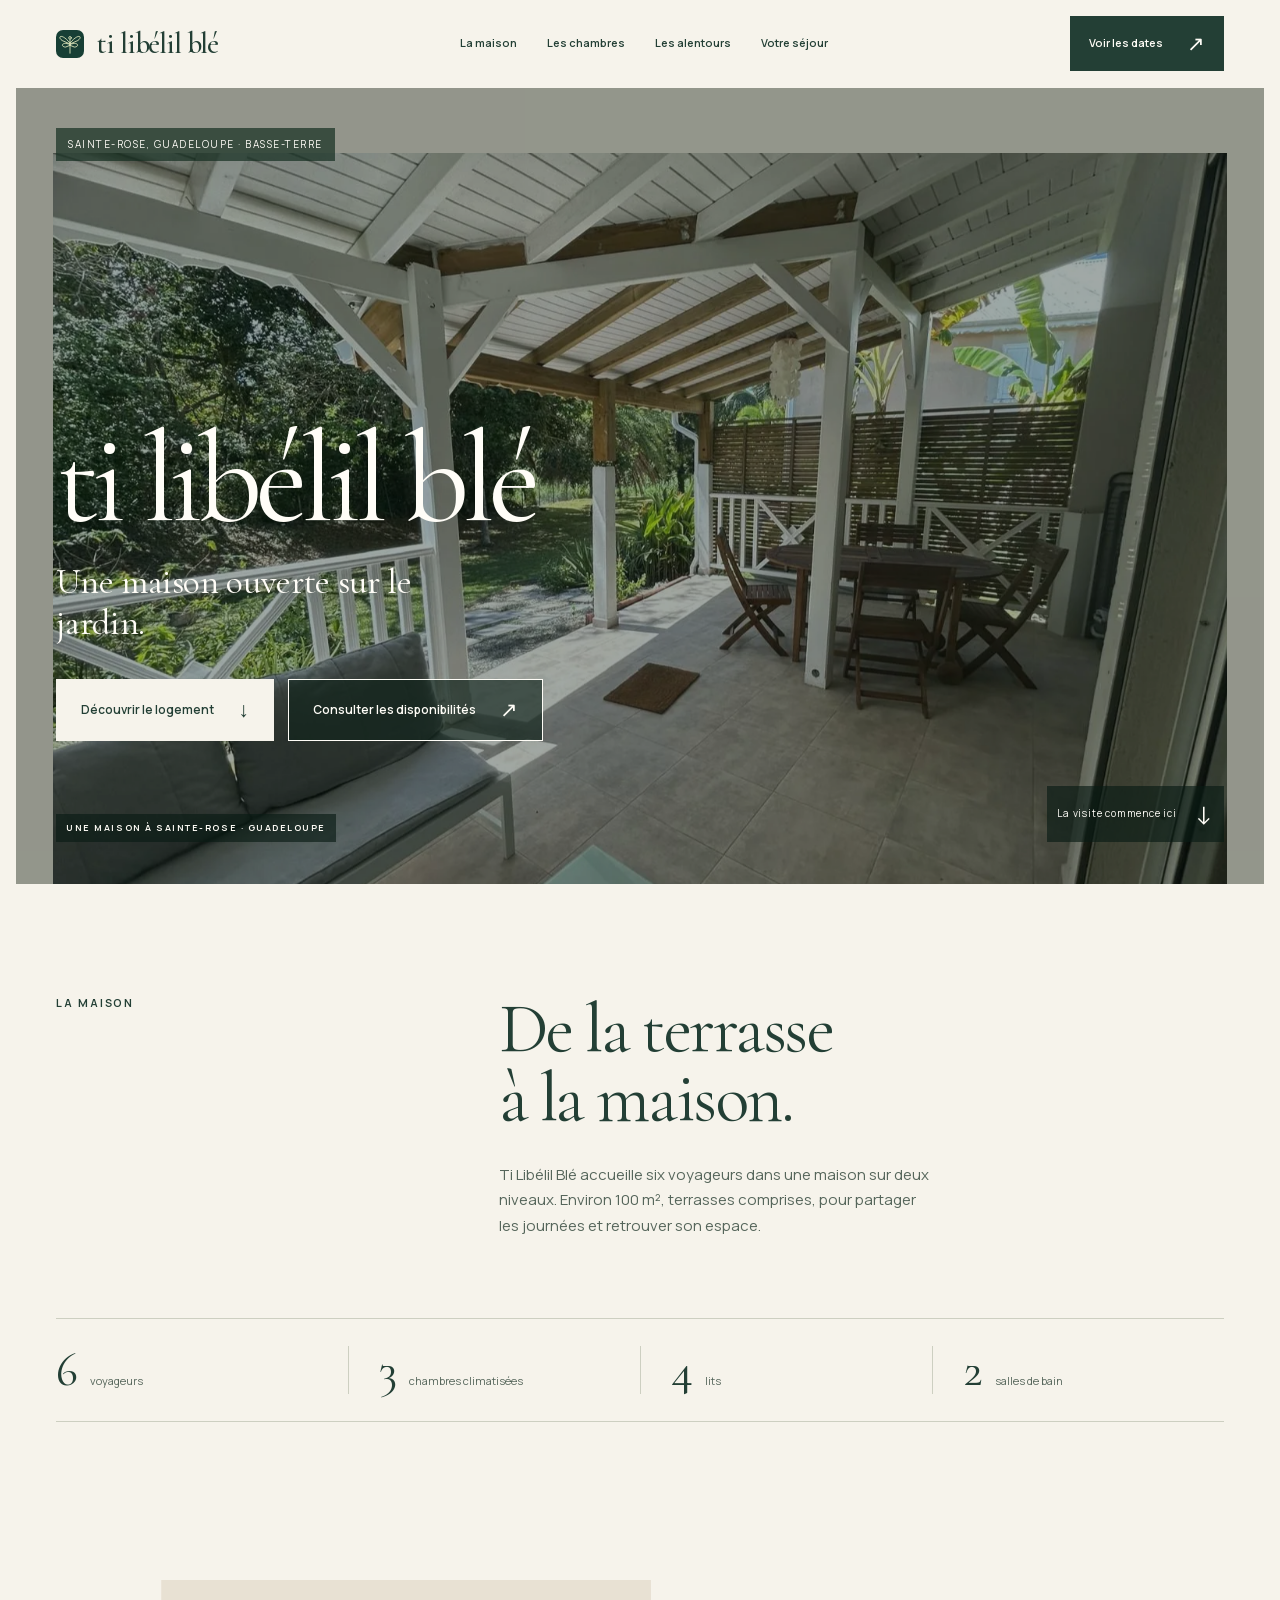
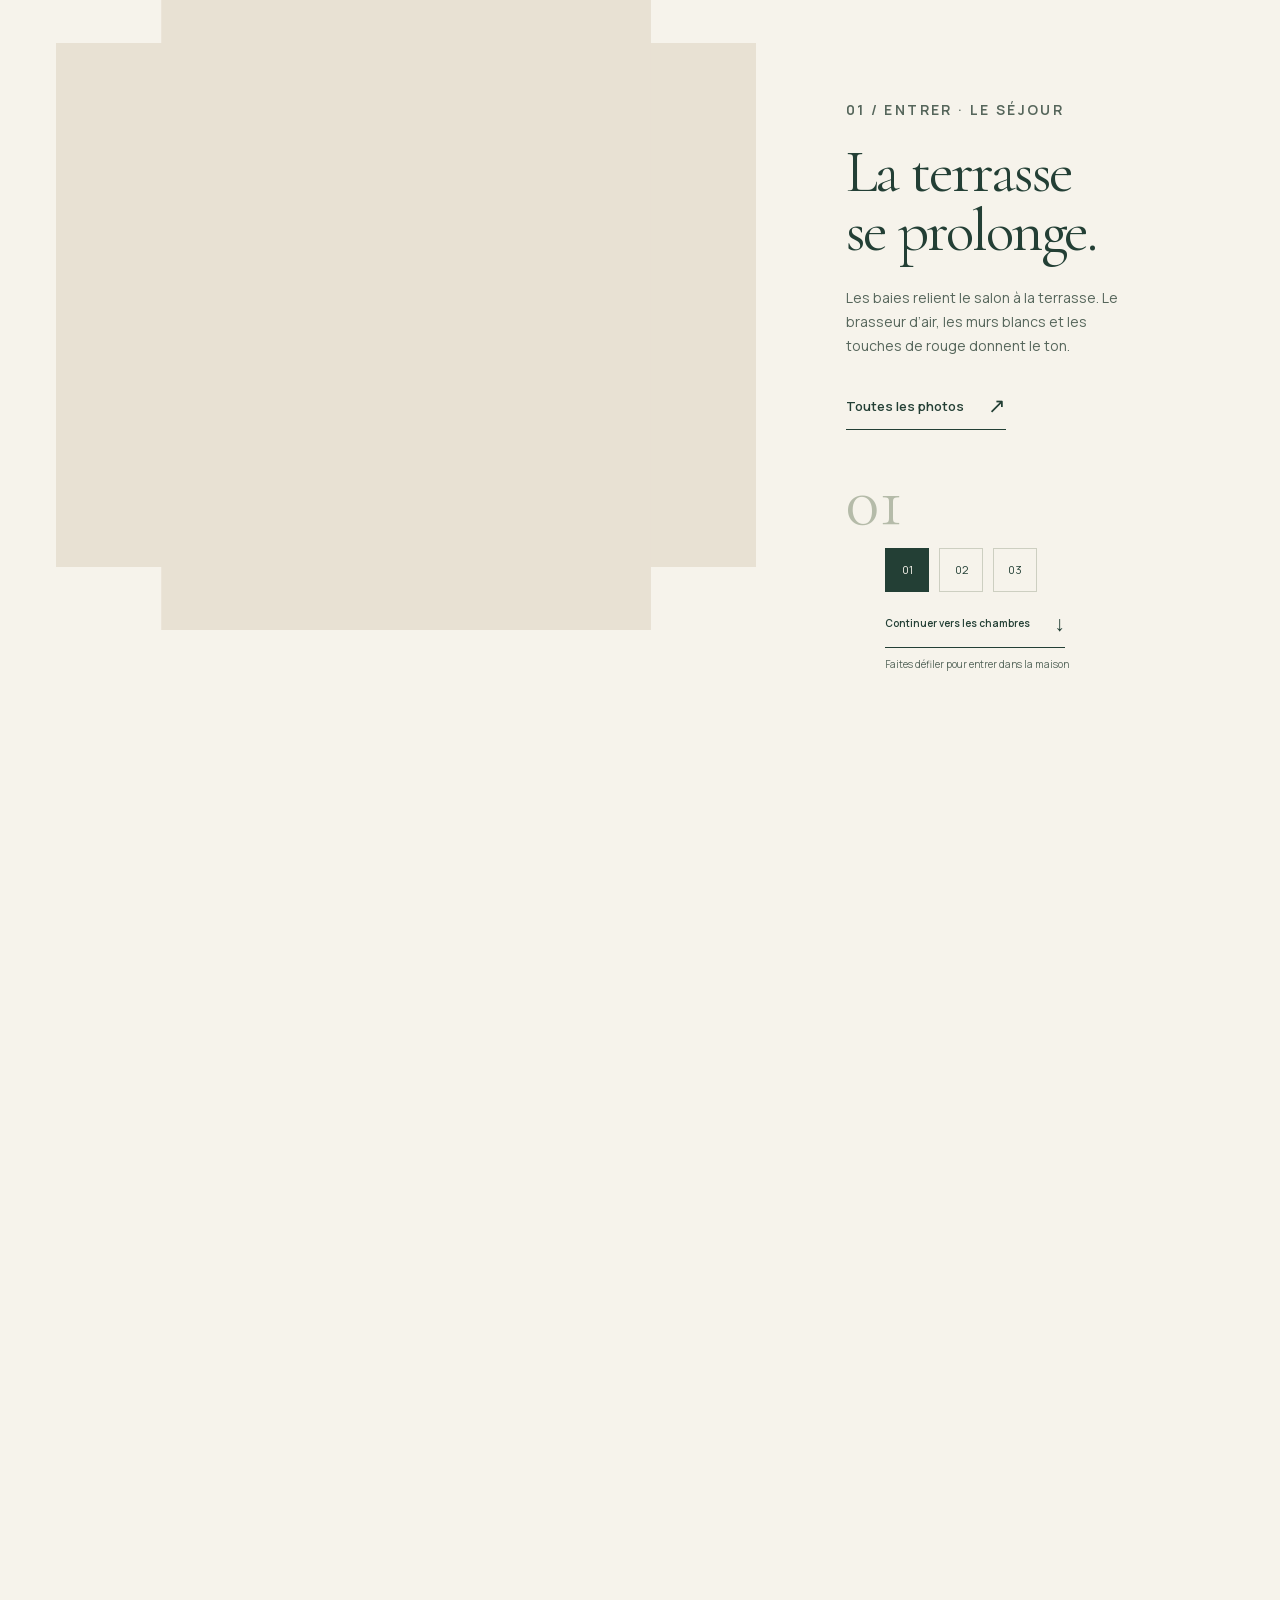
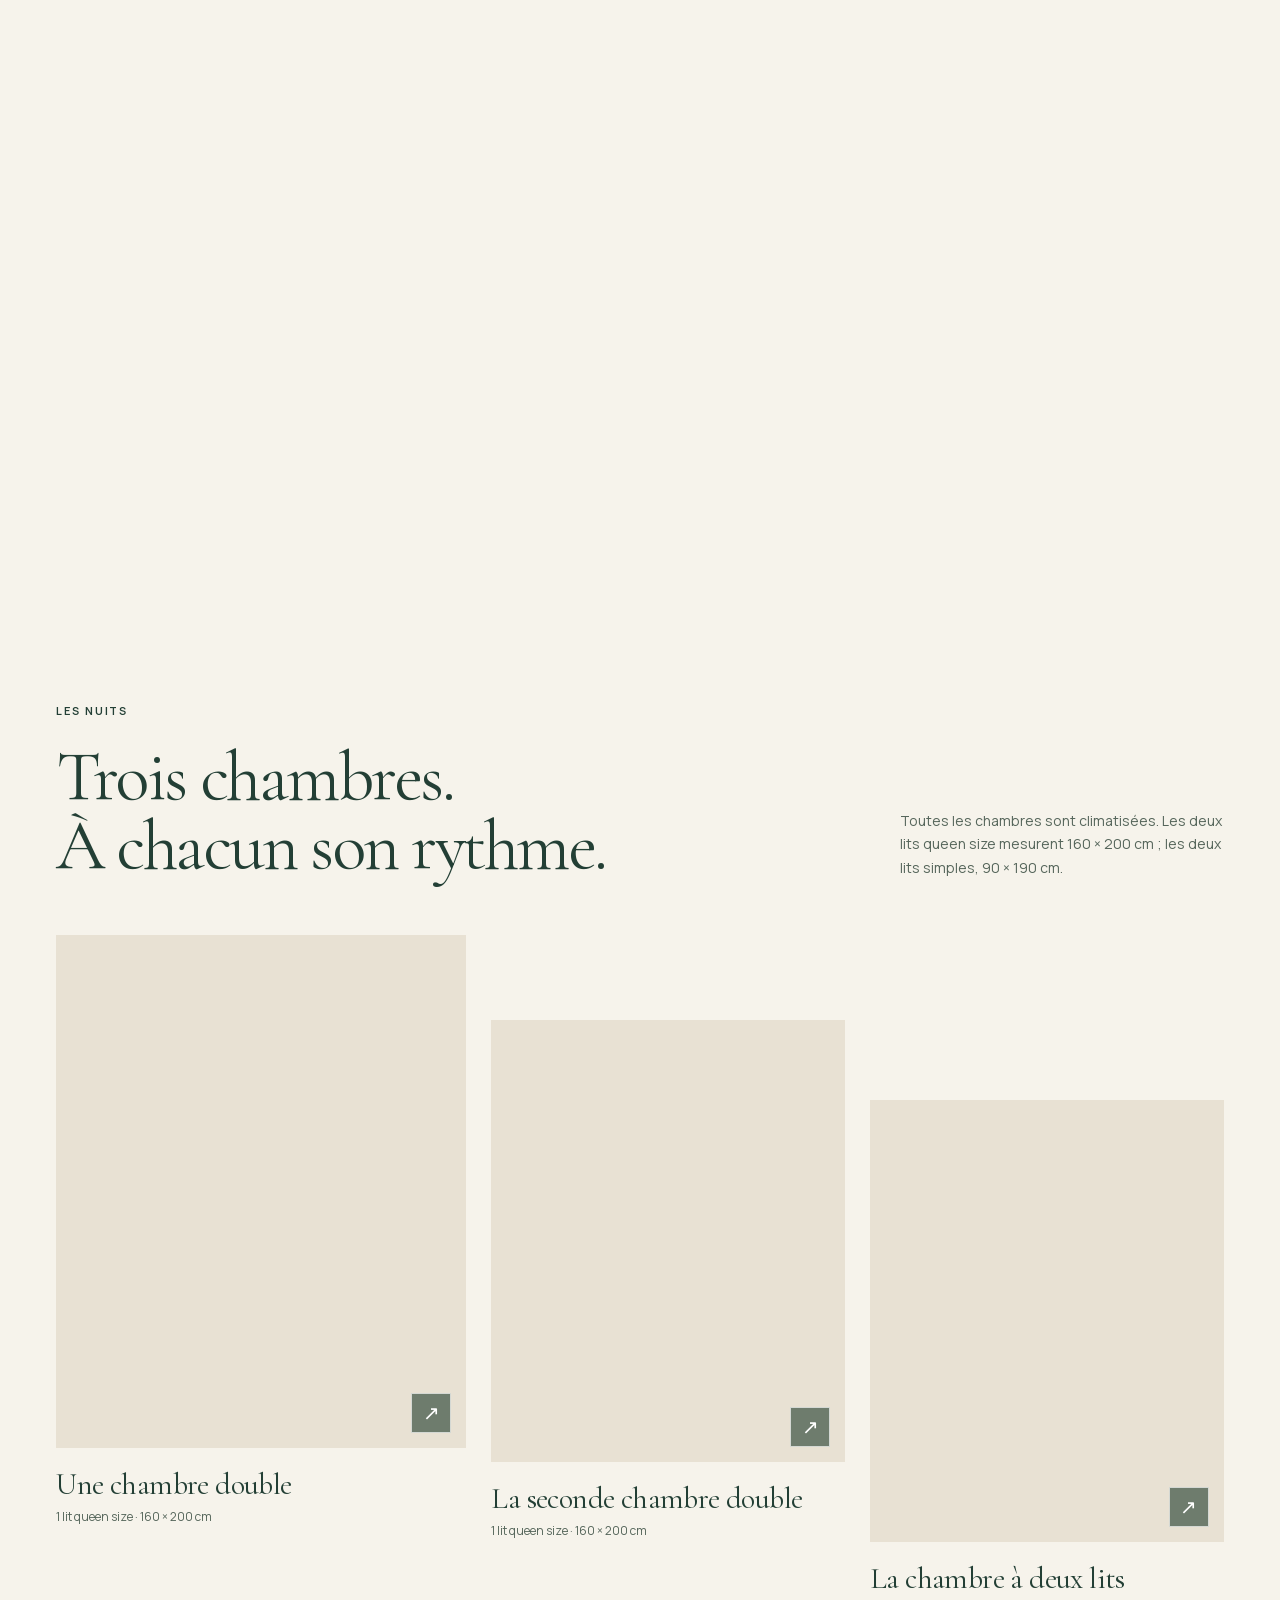
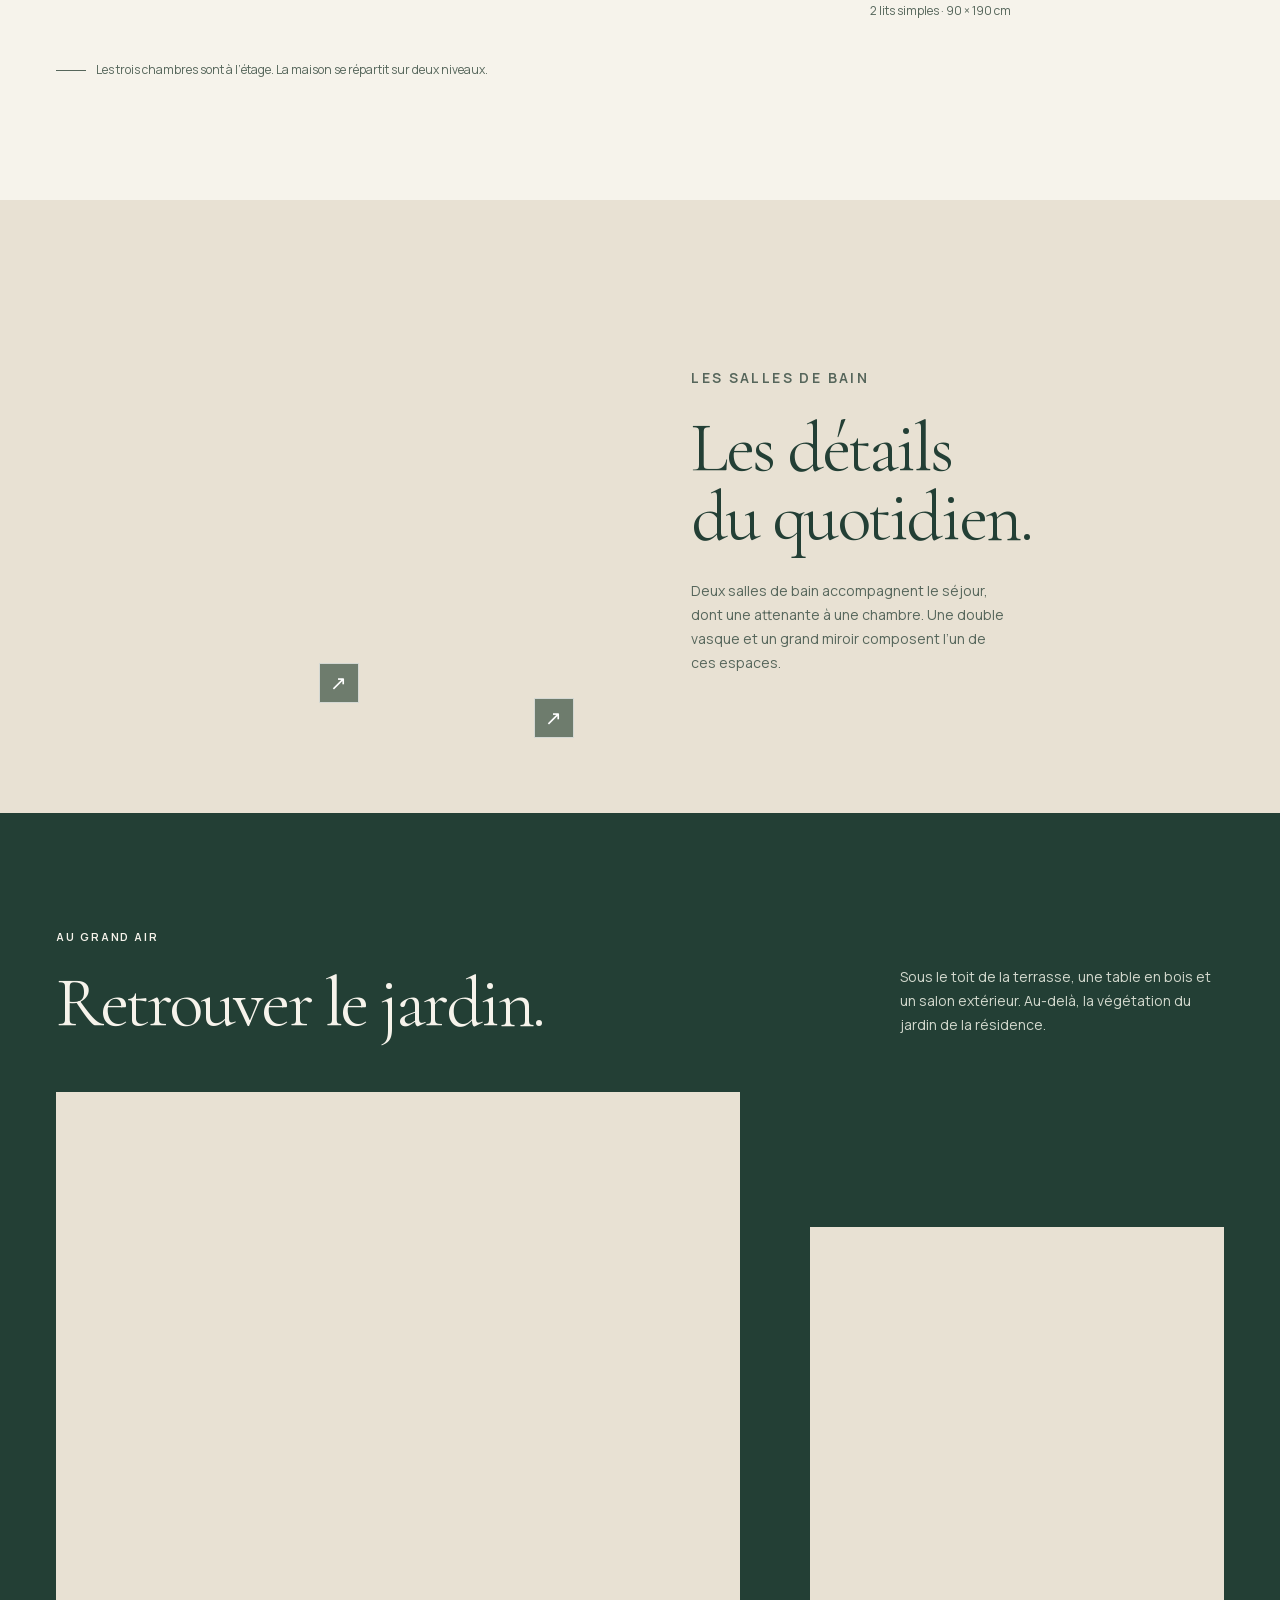
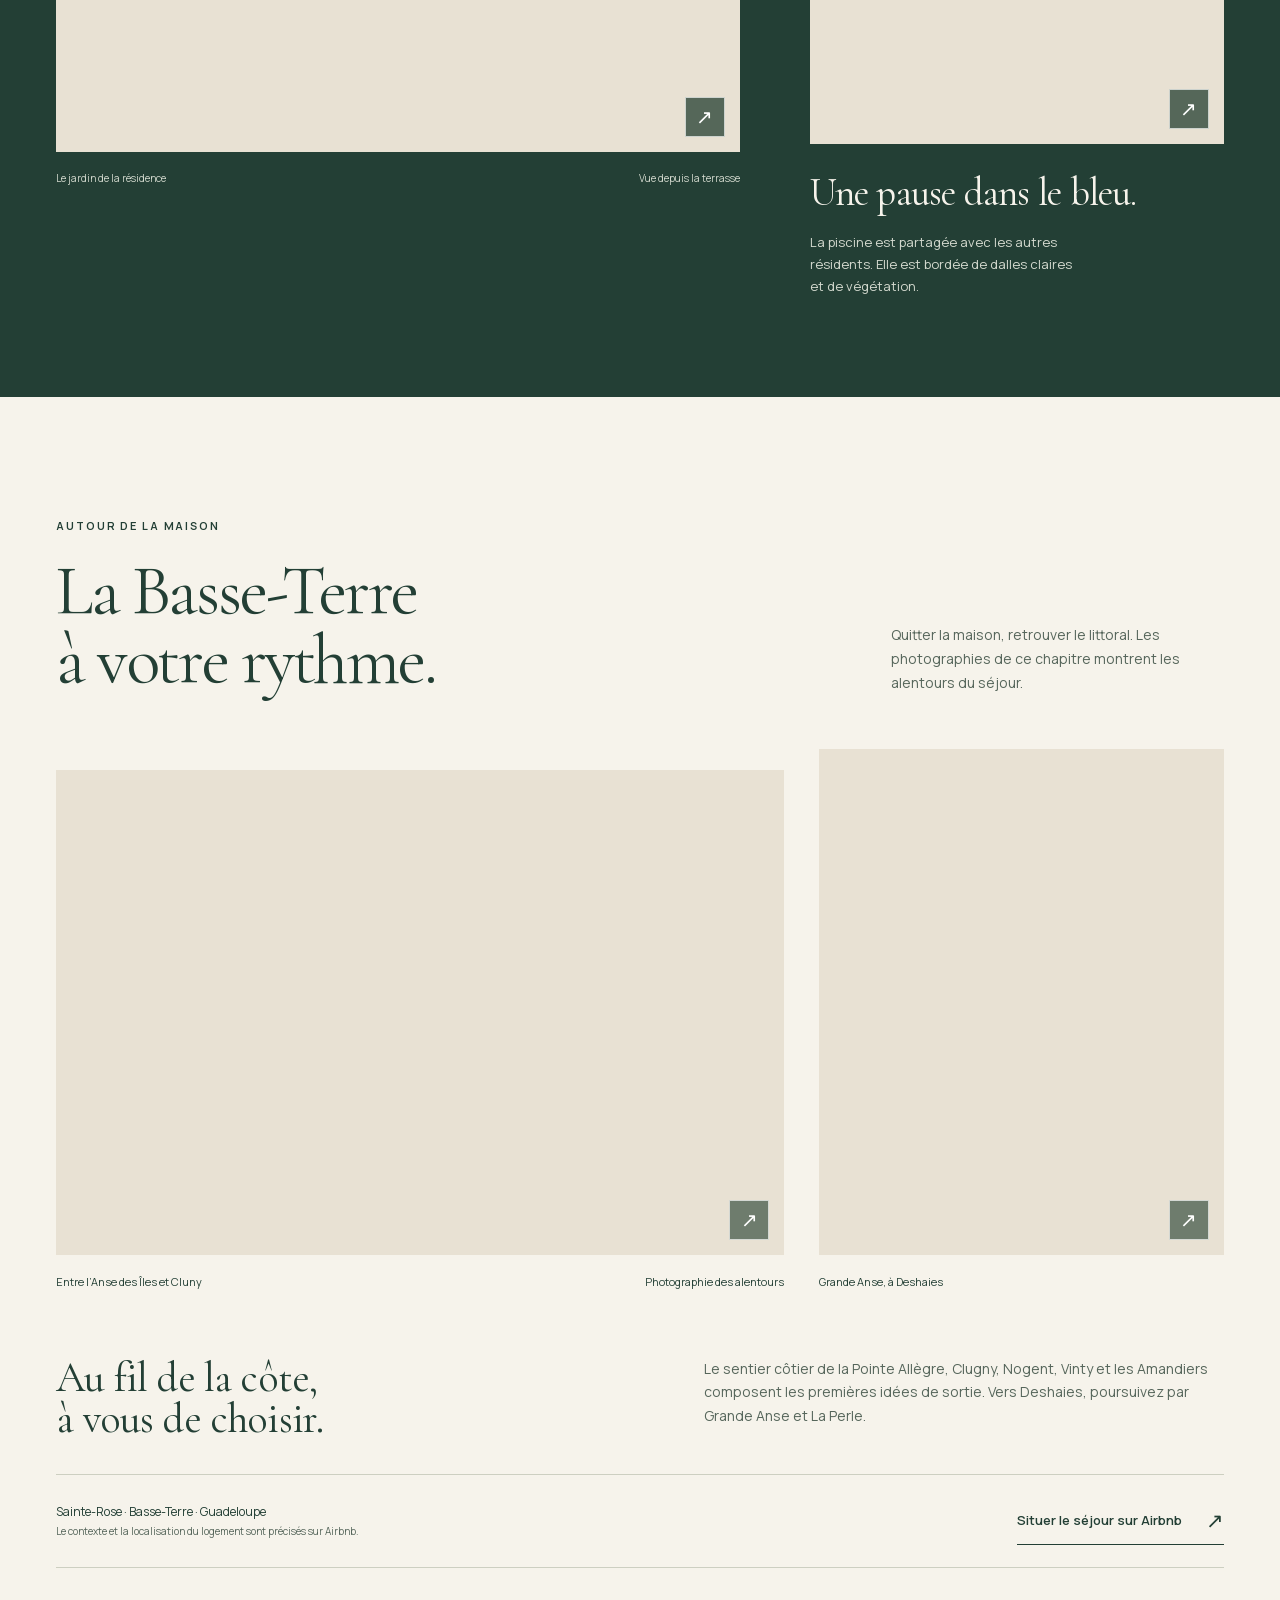
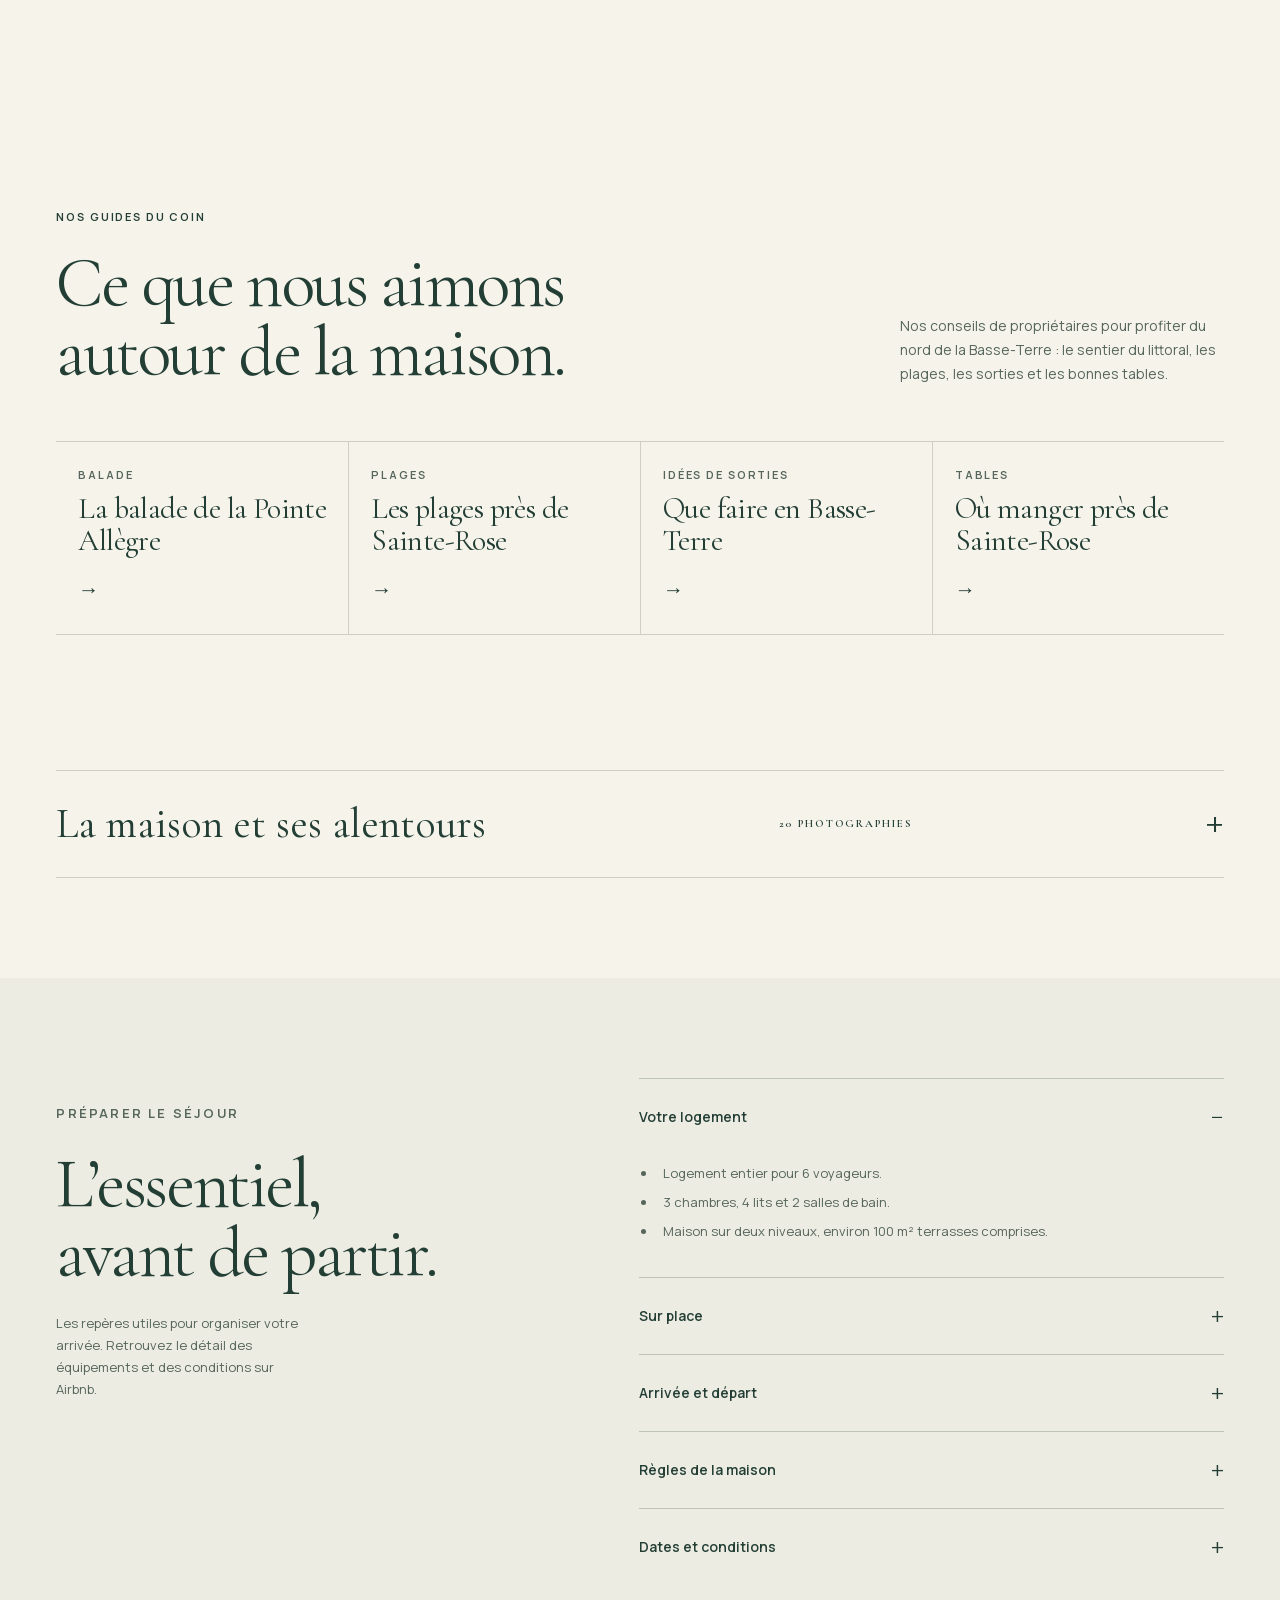
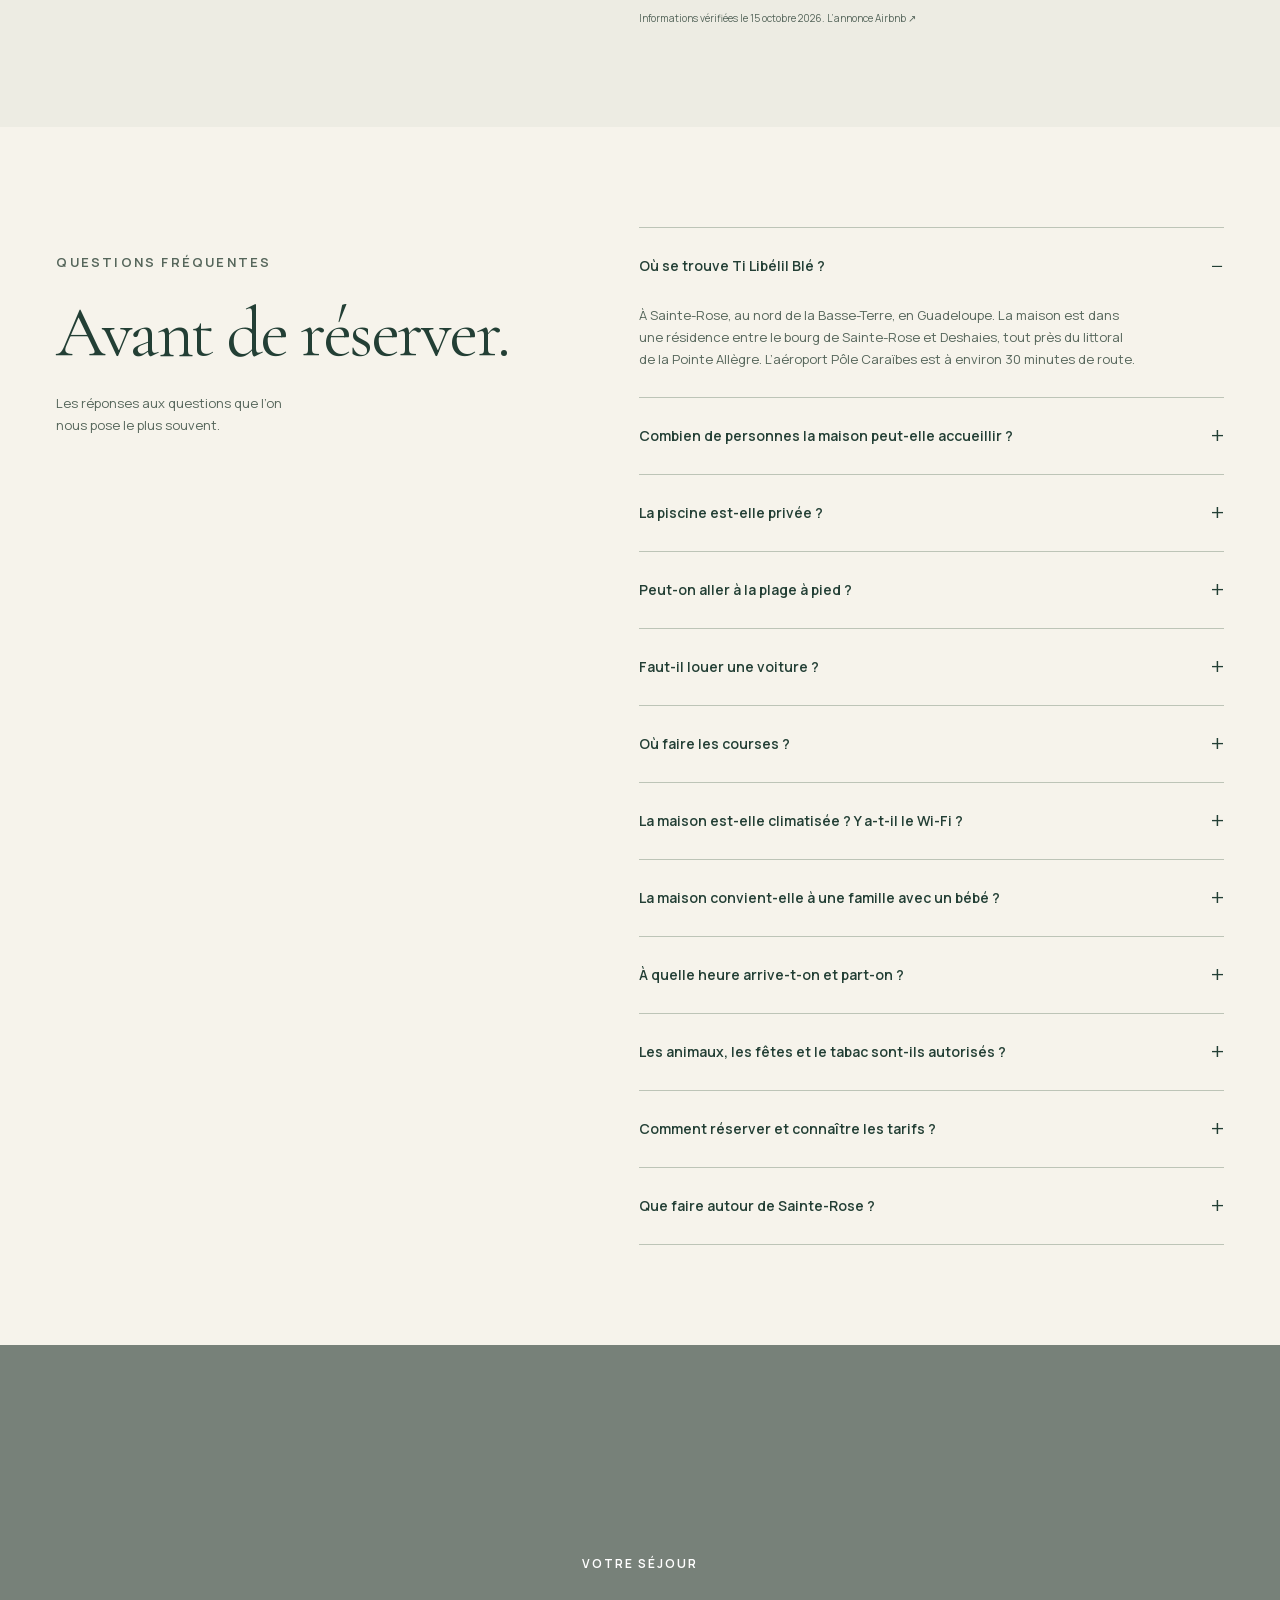
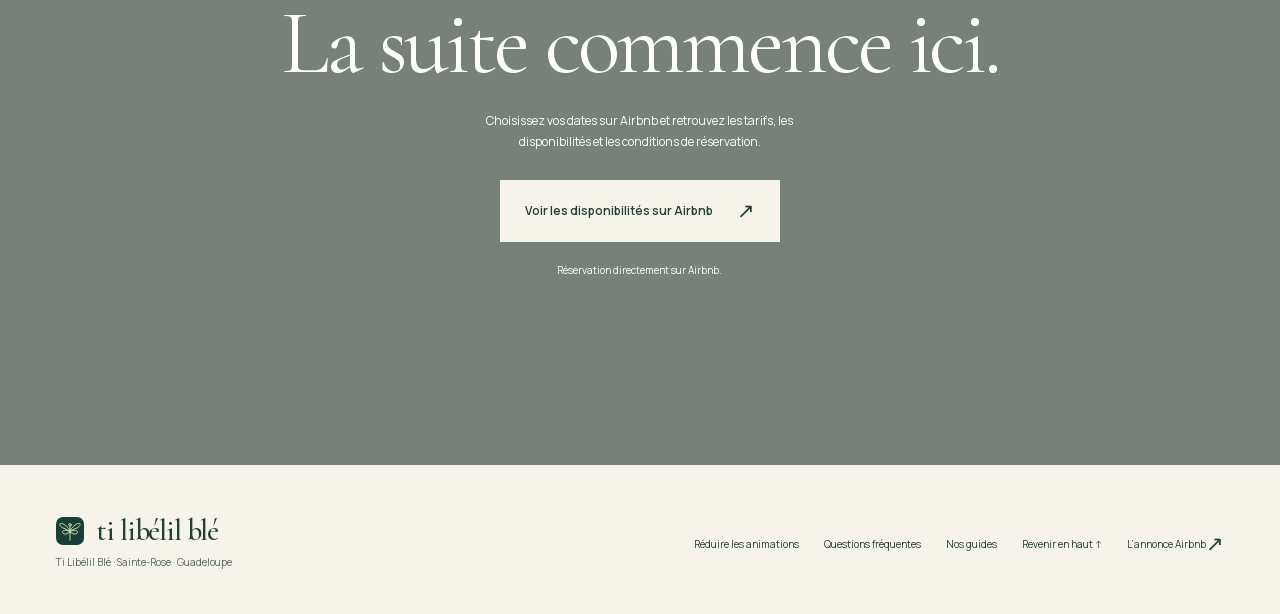
==== commit 9a944007: "Questions fréquentes et quatre pages guides (balade, plages, sorties, restaurants)" ====
--- a/index.html
+++ b/index.html
@@ -138,6 +138,110 @@
  ]
 }
 </script>
+<script type="application/ld+json">
+{
+ "@context": "https://schema.org",
+ "@type": "FAQPage",
+ "mainEntity": [
+  {
+   "@type": "Question",
+   "name": "Où se trouve Ti Libélil Blé ?",
+   "acceptedAnswer": {
+    "@type": "Answer",
+    "text": "À Sainte-Rose, au nord de la Basse-Terre, en Guadeloupe. La maison est dans une résidence entre le bourg de Sainte-Rose et Deshaies, tout près du littoral de la Pointe Allègre. L’aéroport Pôle Caraïbes est à environ 30 minutes de route."
+   }
+  },
+  {
+   "@type": "Question",
+   "name": "Combien de personnes la maison peut-elle accueillir ?",
+   "acceptedAnswer": {
+    "@type": "Answer",
+    "text": "Jusqu’à 6 voyageurs. Les trois chambres climatisées sont à l’étage : deux chambres avec un lit queen size de 160 × 200 cm et une chambre avec deux lits simples de 90 × 190 cm. La maison compte deux salles de bain, dont une attenante à une chambre."
+   }
+  },
+  {
+   "@type": "Question",
+   "name": "La piscine est-elle privée ?",
+   "acceptedAnswer": {
+    "@type": "Answer",
+    "text": "Non. La piscine est celle de la résidence et elle est partagée avec les autres résidents. On passe par le pédiluve et la douche avant de se baigner, et les enfants restent sous la surveillance d’un adulte."
+   }
+  },
+  {
+   "@type": "Question",
+   "name": "Peut-on aller à la plage à pied ?",
+   "acceptedAnswer": {
+    "@type": "Answer",
+    "text": "Oui. La mer est à environ 400 m de la maison. Un petit chemin mène au sentier du littoral de la Pointe Allègre, qui dessert à pied l’Anse des Îles, la plus proche, puis la plage de Clugny d’un côté et la plage des Amandiers de l’autre. Grande Anse et la plage de la Perle, vers Deshaies, se rejoignent en voiture."
+   }
+  },
+  {
+   "@type": "Question",
+   "name": "Faut-il louer une voiture ?",
+   "acceptedAnswer": {
+    "@type": "Answer",
+    "text": "C’est recommandé pour explorer l’île librement : cascades, forêt tropicale, Deshaies, Bouillante. Pour une immersion dans l’ambiance locale, des cars réguliers relient la résidence à Pointe-à-Pitre et à Bouillante. La mer et le sentier du littoral se font à pied."
+   }
+  },
+  {
+   "@type": "Question",
+   "name": "Où faire les courses ?",
+   "acceptedAnswer": {
+    "@type": "Answer",
+    "text": "Un petit centre commercial à quelques minutes de la maison réunit un hypermarché, une pharmacie, un primeur et des restaurants. Un marché artisanal s’y tient tous les vendredis de 15 h à 20 h. Le matin, une voiture à pain passe dans la résidence."
+   }
+  },
+  {
+   "@type": "Question",
+   "name": "La maison est-elle climatisée ? Y a-t-il le Wi-Fi ?",
+   "acceptedAnswer": {
+    "@type": "Answer",
+    "text": "Les trois chambres sont climatisées et un brasseur d’air rafraîchit le séjour. Le Wi-Fi et la télévision sont disponibles. La cuisine est équipée d’un four, de plaques, d’un micro-ondes et d’un lave-vaisselle, et un lave-linge est à disposition."
+   }
+  },
+  {
+   "@type": "Question",
+   "name": "La maison convient-elle à une famille avec un bébé ?",
+   "acceptedAnswer": {
+    "@type": "Answer",
+    "text": "Oui : un lit parapluie et une chaise haute sont disponibles dans la maison. Les chambres sont à l’étage, et les enfants doivent toujours être accompagnés d’un adulte à la piscine."
+   }
+  },
+  {
+   "@type": "Question",
+   "name": "À quelle heure arrive-t-on et part-on ?",
+   "acceptedAnswer": {
+    "@type": "Answer",
+    "text": "L’arrivée se fait à partir de 15 h et le départ avant 12 h."
+   }
+  },
+  {
+   "@type": "Question",
+   "name": "Les animaux, les fêtes et le tabac sont-ils autorisés ?",
+   "acceptedAnswer": {
+    "@type": "Answer",
+    "text": "Non. Les animaux ne sont pas admis, les fêtes et soirées ne sont pas autorisées, et la maison est non fumeur. Le calme est demandé de 22 h à 7 h, par respect pour le voisinage."
+   }
+  },
+  {
+   "@type": "Question",
+   "name": "Comment réserver et connaître les tarifs ?",
+   "acceptedAnswer": {
+    "@type": "Answer",
+    "text": "Les prix, les disponibilités et la réservation se trouvent sur l’annonce Airbnb de Ti Libélil Blé."
+   }
+  },
+  {
+   "@type": "Question",
+   "name": "Que faire autour de Sainte-Rose ?",
+   "acceptedAnswer": {
+    "@type": "Answer",
+    "text": "Le sentier du littoral de la Pointe Allègre au départ de la maison, la mangrove en bateau depuis le port de Sainte-Rose, les sources de Sofaïa, le jardin botanique de Deshaies, puis plus loin la Réserve Cousteau à Malendure, le bain chaud de Bouillante et les cascades de la Basse-Terre. Nos idées de sorties en Basse-Terre les détaillent."
+   }
+  }
+ ]
+}
+</script>
 <link rel="icon" href="favicon.svg" type="image/svg+xml"><link rel="preload" href="fonts/cormorant-garamond-latin-variable.woff2" as="font" type="font/woff2" crossorigin><link rel="stylesheet" href="styles.css"><script src="messages.js" defer></script><script src="app.js" defer></script></head>
 <body><a class="skip-link" href="#contenu">Aller au contenu</a><progress class="reading-progress" value="0" max="1" aria-label="Progression dans la page"></progress>
 <header class="site-header" id="site-header"><a class="brand" href="#accueil" aria-label="Accueil · Ti Libélil Blé"><img src="favicon.svg" width="28" height="32" alt=""><span>ti libélil blé</span></a><nav class="main-nav" id="main-nav" aria-label="Navigation principale"><a href="#visite">La maison</a><a href="#chambres">Les chambres</a><a href="#alentours">Les alentours</a><a href="#sejour">Votre séjour</a></nav><a class="button header-book" href="https://www.airbnb.fr/rooms/1626925353506606787" target="_blank" rel="noopener noreferrer" >Voir les dates<span class="arrow" aria-hidden="true">↗</span></a><button class="menu-toggle" id="menu-toggle" aria-controls="main-nav" aria-expanded="false" aria-label="Ouvrir le menu" hidden>Menu</button></header>
@@ -150,10 +254,12 @@
 <section class="section bathrooms"><div class="bath-photos" data-reveal><a class="photo-link " href="images/optimized/salle-de-bain-double-vasque-1600.webp" data-gallery-image data-media-id="bathroom-double" aria-label="Agrandir la photo : La salle de bain à double vasque"><img  src="images/optimized/salle-de-bain-double-vasque-1600.webp" srcset="images/optimized/salle-de-bain-double-vasque-800.webp 600w, images/optimized/salle-de-bain-double-vasque-1600.webp 1200w" sizes="(max-width:760px) 55vw, 30vw" width="1200" height="1600" alt="Deux vasques blanches sur un plan en bois devant un grand miroir" loading="lazy" decoding="async"></a><a class="photo-link " href="images/optimized/salle-de-bain-attenante-1600.webp" data-gallery-image data-media-id="bathroom-second" aria-label="Agrandir la photo : La seconde salle de bain"><img  src="images/optimized/salle-de-bain-attenante-1600.webp" srcset="images/optimized/salle-de-bain-attenante-800.webp 424w, images/optimized/salle-de-bain-attenante-1600.webp 739w" sizes="(max-width:760px) 55vw, 30vw" width="739" height="1395" alt="Vasque et miroir dans la seconde salle de bain" loading="lazy" decoding="async"></a></div><div class="bath-copy" data-reveal><p class="eyebrow">LES SALLES DE BAIN</p><h2>Les détails du quotidien.</h2><p>Deux salles de bain accompagnent le séjour, dont une attenante à une chambre. Une double vasque et un grand miroir composent l’un de ces espaces.</p></div></section>
 <section class="section outdoors" id="dehors"><div class="section-heading" data-reveal><div><p class="eyebrow">AU GRAND AIR</p><h2>Retrouver le jardin.</h2></div><p>Sous le toit de la terrasse, une table en bois et un salon extérieur. Au-delà, la végétation du jardin de la résidence.</p></div><div class="outdoor-layout"><figure><div class="garden-photo" data-parallax><a class="photo-link " href="images/optimized/jardin-tropical-villa-1600.webp" data-gallery-image data-media-id="garden" aria-label="Agrandir la photo : Le jardin de la résidence"><img  src="images/optimized/jardin-tropical-villa-1600.webp" srcset="images/optimized/jardin-tropical-villa-800.webp 800w, images/optimized/jardin-tropical-villa-1600.webp 1600w" sizes="(max-width:760px) 100vw, 65vw" width="1600" height="1200" alt="Pelouse, palmiers et grands arbres du jardin vus depuis la terrasse" loading="lazy" decoding="async"></a></div><figcaption class="outdoor-caption"><span>Le jardin de la résidence</span><span>Vue depuis la terrasse</span></figcaption></figure><div class="pool-column" data-reveal><a class="photo-link " href="images/optimized/piscine-residence-sainte-rose-1600.webp" data-gallery-image data-media-id="pool" aria-label="Agrandir la photo : La piscine partagée de la résidence"><img  src="images/optimized/piscine-residence-sainte-rose-1600.webp" srcset="images/optimized/piscine-residence-sainte-rose-800.webp 450w, images/optimized/piscine-residence-sainte-rose-1600.webp 899w" sizes="(max-width:760px) 80vw, 35vw" width="899" height="1599" alt="Piscine partagée de la résidence, bordée d’une plage dallée et de végétation" loading="lazy" decoding="async"></a><h3>Une pause dans le bleu.</h3><p>La piscine est partagée avec les autres résidents. Elle est bordée de dalles claires et de végétation.</p></div></div></section>
 <section class="section destination" id="alentours"><div class="section-heading" data-reveal><div><p class="eyebrow">AUTOUR DE LA MAISON</p><h2>La Basse-Terre<br>à votre rythme.</h2></div><p>Quitter la maison, retrouver le littoral. Les photographies de ce chapitre montrent les alentours du séjour.</p></div><div class="destination-layout"><figure class="destination-main" data-reveal><a class="photo-link " href="images/optimized/crique-sentier-du-littoral-1600.webp" data-gallery-image data-media-id="coastal-cove" aria-label="Agrandir la photo : Entre l’Anse des Îles et Cluny"><img  src="images/optimized/crique-sentier-du-littoral-1600.webp" srcset="images/optimized/crique-sentier-du-littoral-800.webp 800w, images/optimized/crique-sentier-du-littoral-1600.webp 1600w" sizes="(max-width:760px) 100vw, 65vw" width="1600" height="1200" alt="Petite crique de sable ocre bordée de falaises et de végétation" loading="lazy" decoding="async"></a><figcaption><span>Entre l’Anse des Îles et Cluny</span><span>Photographie des alentours</span></figcaption></figure><figure class="destination-side" data-reveal><a class="photo-link " href="images/optimized/plage-grande-anse-deshaies-1600.webp" data-gallery-image data-media-id="grande-anse" aria-label="Agrandir la photo : Grande Anse, à Deshaies"><img  src="images/optimized/plage-grande-anse-deshaies-1600.webp" srcset="images/optimized/plage-grande-anse-deshaies-800.webp 600w, images/optimized/plage-grande-anse-deshaies-1600.webp 1200w" sizes="(max-width:760px) 65vw, 35vw" width="1200" height="1600" alt="Longue plage de sable doré de Grande Anse à Deshaies, bordée de cocotiers et d’un morne boisé" loading="lazy" decoding="async"></a><figcaption><span>Grande Anse, à Deshaies</span></figcaption></figure></div><div class="destination-intro" data-reveal><h3>Au fil de la côte,<br>à vous de choisir.</h3><p>Le sentier côtier de la Pointe Allègre, Clugny, Nogent, Vinty et les Amandiers composent les premières idées de sortie. Vers Deshaies, poursuivez par Grande Anse et La Perle.</p></div><div class="location-line"><p>Sainte-Rose · Basse-Terre · Guadeloupe<small>Le contexte et la localisation du logement sont précisés sur Airbnb.</small></p><a class="text-link" href="https://www.airbnb.fr/rooms/1626925353506606787" target="_blank" rel="noopener noreferrer" >Situer le séjour sur Airbnb<span class="arrow" aria-hidden="true">↗</span></a></div></section>
+<section class="section guides" id="guides" aria-labelledby="guides-titre"><div class="section-heading" data-reveal><div><p class="eyebrow">NOS GUIDES DU COIN</p><h2 id="guides-titre">Ce que nous aimons<br>autour de la maison.</h2></div><p>Nos conseils de propriétaires pour profiter du nord de la Basse-Terre : le sentier du littoral, les plages, les sorties et les bonnes tables.</p></div><ul class="guide-cards"><li><a href="/balade-pointe-allegre/"><span class="eyebrow">BALADE</span><strong>La balade de la Pointe Allègre</strong><span class="arrow" aria-hidden="true">→</span></a></li><li><a href="/plages-sainte-rose-deshaies/"><span class="eyebrow">PLAGES</span><strong>Les plages près de Sainte-Rose</strong><span class="arrow" aria-hidden="true">→</span></a></li><li><a href="/que-faire-basse-terre/"><span class="eyebrow">IDÉES DE SORTIES</span><strong>Que faire en Basse-Terre</strong><span class="arrow" aria-hidden="true">→</span></a></li><li><a href="/ou-manger-sainte-rose-deshaies/"><span class="eyebrow">TABLES</span><strong>Où manger près de Sainte-Rose</strong><span class="arrow" aria-hidden="true">→</span></a></li></ul></section>
 <section class="section album" id="album"><details><summary>La maison et ses alentours <span class="eyebrow">20 photographies</span></summary><div class="album-grid"><figure><a class="photo-link " href="images/optimized/terrasse-villa-ti-libelil-ble-1600.webp" data-gallery-image data-media-id="terrace" aria-label="Agrandir la photo : La terrasse couverte"><img  src="images/optimized/terrasse-villa-ti-libelil-ble-1600.webp" srcset="images/optimized/terrasse-villa-ti-libelil-ble-800.webp 800w, images/optimized/terrasse-villa-ti-libelil-ble-1600.webp 1600w" sizes="(max-width:760px) 50vw,25vw" width="1600" height="1200" alt="Terrasse couverte avec charpente blanche, salon extérieur et table en bois ouverts sur le jardin" loading="lazy" decoding="async"></a><figcaption><b>La terrasse couverte</b><span>La maison</span></figcaption></figure><figure><a class="photo-link " href="images/optimized/salon-cuisine-villa-1600.webp" data-gallery-image data-media-id="living" aria-label="Agrandir la photo : Le séjour et la cuisine"><img  src="images/optimized/salon-cuisine-villa-1600.webp" srcset="images/optimized/salon-cuisine-villa-800.webp 800w, images/optimized/salon-cuisine-villa-1600.webp 1600w" sizes="(max-width:760px) 50vw,25vw" width="1600" height="1200" alt="Séjour avec télévision, brasseur d’air et cuisine ouverte, prolongé par la terrasse" loading="lazy" decoding="async"></a><figcaption><b>Le séjour et la cuisine</b><span>La maison</span></figcaption></figure><figure><a class="photo-link " href="images/optimized/cuisine-equipee-villa-1600.webp" data-gallery-image data-media-id="kitchen" aria-label="Agrandir la photo : La cuisine ouverte"><img  src="images/optimized/cuisine-equipee-villa-1600.webp" srcset="images/optimized/cuisine-equipee-villa-800.webp 800w, images/optimized/cuisine-equipee-villa-1600.webp 1600w" sizes="(max-width:760px) 50vw,25vw" width="1600" height="1200" alt="Cuisine équipée avec plan de travail, four, plaques et micro-ondes" loading="lazy" decoding="async"></a><figcaption><b>La cuisine ouverte</b><span>La maison</span></figcaption></figure><figure><a class="photo-link " href="images/optimized/chambre-lit-queen-size-1-1600.webp" data-gallery-image data-media-id="bedroom-queen-1" aria-label="Agrandir la photo : Une chambre double"><img  src="images/optimized/chambre-lit-queen-size-1-1600.webp" srcset="images/optimized/chambre-lit-queen-size-1-800.webp 800w, images/optimized/chambre-lit-queen-size-1-1600.webp 1600w" sizes="(max-width:760px) 50vw,25vw" width="1600" height="1200" alt="Chambre avec lit double, placard en bois et suspension en fibres naturelles" loading="lazy" decoding="async"></a><figcaption><b>Une chambre double</b><span>La maison</span></figcaption></figure><figure><a class="photo-link " href="images/optimized/chambre-lit-queen-size-2-1600.webp" data-gallery-image data-media-id="bedroom-queen-2" aria-label="Agrandir la photo : La seconde chambre double"><img  src="images/optimized/chambre-lit-queen-size-2-1600.webp" srcset="images/optimized/chambre-lit-queen-size-2-800.webp 800w, images/optimized/chambre-lit-queen-size-2-1600.webp 1600w" sizes="(max-width:760px) 50vw,25vw" width="1600" height="1200" alt="Chambre avec lit double, grands placards en bois et fenêtre sur la végétation" loading="lazy" decoding="async"></a><figcaption><b>La seconde chambre double</b><span>La maison</span></figcaption></figure><figure><a class="photo-link " href="images/optimized/chambre-deux-lits-simples-1600.webp" data-gallery-image data-media-id="bedroom-twin" aria-label="Agrandir la photo : La chambre aux deux lits simples"><img  src="images/optimized/chambre-deux-lits-simples-1600.webp" srcset="images/optimized/chambre-deux-lits-simples-800.webp 600w, images/optimized/chambre-deux-lits-simples-1600.webp 1200w" sizes="(max-width:760px) 50vw,25vw" width="1200" height="1600" alt="Deux lits simples séparés par une table de chevet, avec placard en bois" loading="lazy" decoding="async"></a><figcaption><b>La chambre aux deux lits simples</b><span>La maison</span></figcaption></figure><figure><a class="photo-link " href="images/optimized/salle-de-bain-double-vasque-1600.webp" data-gallery-image data-media-id="bathroom-double" aria-label="Agrandir la photo : La salle de bain à double vasque"><img  src="images/optimized/salle-de-bain-double-vasque-1600.webp" srcset="images/optimized/salle-de-bain-double-vasque-800.webp 600w, images/optimized/salle-de-bain-double-vasque-1600.webp 1200w" sizes="(max-width:760px) 50vw,25vw" width="1200" height="1600" alt="Deux vasques blanches sur un plan en bois devant un grand miroir" loading="lazy" decoding="async"></a><figcaption><b>La salle de bain à double vasque</b><span>La maison</span></figcaption></figure><figure><a class="photo-link " href="images/optimized/salle-de-bain-attenante-1600.webp" data-gallery-image data-media-id="bathroom-second" aria-label="Agrandir la photo : La seconde salle de bain"><img  src="images/optimized/salle-de-bain-attenante-1600.webp" srcset="images/optimized/salle-de-bain-attenante-800.webp 424w, images/optimized/salle-de-bain-attenante-1600.webp 739w" sizes="(max-width:760px) 50vw,25vw" width="739" height="1395" alt="Vasque et miroir dans la seconde salle de bain" loading="lazy" decoding="async"></a><figcaption><b>La seconde salle de bain</b><span>La maison</span></figcaption></figure><figure><a class="photo-link " href="images/optimized/jardin-tropical-villa-1600.webp" data-gallery-image data-media-id="garden" aria-label="Agrandir la photo : Le jardin de la résidence"><img  src="images/optimized/jardin-tropical-villa-1600.webp" srcset="images/optimized/jardin-tropical-villa-800.webp 800w, images/optimized/jardin-tropical-villa-1600.webp 1600w" sizes="(max-width:760px) 50vw,25vw" width="1600" height="1200" alt="Pelouse, palmiers et grands arbres du jardin vus depuis la terrasse" loading="lazy" decoding="async"></a><figcaption><b>Le jardin de la résidence</b><span>La maison</span></figcaption></figure><figure><a class="photo-link " href="images/optimized/allee-du-jardin-1600.webp" data-gallery-image data-media-id="garden-path" aria-label="Agrandir la photo : Une allée du jardin"><img  src="images/optimized/allee-du-jardin-1600.webp" srcset="images/optimized/allee-du-jardin-800.webp 600w, images/optimized/allee-du-jardin-1600.webp 1200w" sizes="(max-width:760px) 50vw,25vw" width="1200" height="1600" alt="Allée de pelouse bordée de palmiers et de massifs" loading="lazy" decoding="async"></a><figcaption><b>Une allée du jardin</b><span>La maison</span></figcaption></figure><figure><a class="photo-link " href="images/optimized/piscine-residence-sainte-rose-1600.webp" data-gallery-image data-media-id="pool" aria-label="Agrandir la photo : La piscine partagée de la résidence"><img  src="images/optimized/piscine-residence-sainte-rose-1600.webp" srcset="images/optimized/piscine-residence-sainte-rose-800.webp 450w, images/optimized/piscine-residence-sainte-rose-1600.webp 899w" sizes="(max-width:760px) 50vw,25vw" width="899" height="1599" alt="Piscine partagée de la résidence, bordée d’une plage dallée et de végétation" loading="lazy" decoding="async"></a><figcaption><b>La piscine partagée de la résidence</b><span>La maison</span></figcaption></figure><figure><a class="photo-link " href="images/optimized/sejour-vu-de-l-escalier-1600.webp" data-gallery-image data-media-id="living-stairs" aria-label="Agrandir la photo : Du séjour à la terrasse"><img  src="images/optimized/sejour-vu-de-l-escalier-1600.webp" srcset="images/optimized/sejour-vu-de-l-escalier-800.webp 600w, images/optimized/sejour-vu-de-l-escalier-1600.webp 1200w" sizes="(max-width:760px) 50vw,25vw" width="1200" height="1600" alt="Vue du séjour depuis l’escalier, jusqu’à la terrasse et au jardin" loading="lazy" decoding="async"></a><figcaption><b>Du séjour à la terrasse</b><span>La maison</span></figcaption></figure><figure><a class="photo-link " href="images/optimized/plage-grande-anse-deshaies-1600.webp" data-gallery-image data-media-id="grande-anse" aria-label="Agrandir la photo : Grande Anse, à Deshaies"><img  src="images/optimized/plage-grande-anse-deshaies-1600.webp" srcset="images/optimized/plage-grande-anse-deshaies-800.webp 600w, images/optimized/plage-grande-anse-deshaies-1600.webp 1200w" sizes="(max-width:760px) 50vw,25vw" width="1200" height="1600" alt="Longue plage de sable doré de Grande Anse à Deshaies, bordée de cocotiers et d’un morne boisé" loading="lazy" decoding="async"></a><figcaption><b>Grande Anse, à Deshaies</b><span>Photographie des alentours</span></figcaption></figure><figure><a class="photo-link " href="images/optimized/plage-cote-caraibe-ilet-1-1600.webp" data-gallery-image data-media-id="coast-1" aria-label="Agrandir la photo : La côte caraïbe"><img  src="images/optimized/plage-cote-caraibe-ilet-1-1600.webp" srcset="images/optimized/plage-cote-caraibe-ilet-1-800.webp 800w, images/optimized/plage-cote-caraibe-ilet-1-1600.webp 1600w" sizes="(max-width:760px) 50vw,25vw" width="1600" height="1200" alt="Plage de sable doré, raisinier et îlet au large de la côte caraïbe" loading="lazy" decoding="async"></a><figcaption><b>La côte caraïbe</b><span>Photographie des alentours</span></figcaption></figure><figure><a class="photo-link " href="images/optimized/plage-cote-caraibe-ilet-2-1600.webp" data-gallery-image data-media-id="coast-2" aria-label="Agrandir la photo : Une échappée côté mer"><img  src="images/optimized/plage-cote-caraibe-ilet-2-1600.webp" srcset="images/optimized/plage-cote-caraibe-ilet-2-800.webp 800w, images/optimized/plage-cote-caraibe-ilet-2-1600.webp 1600w" sizes="(max-width:760px) 50vw,25vw" width="1600" height="1200" alt="Plage, mer bleue et pointe boisée sur la côte caraïbe" loading="lazy" decoding="async"></a><figcaption><b>Une échappée côté mer</b><span>Photographie des alentours</span></figcaption></figure><figure><a class="photo-link " href="images/optimized/plage-du-sentier-falaises-ocre-1600.webp" data-gallery-image data-media-id="ochre-beach" aria-label="Agrandir la photo : L’Anse des Îles"><img  src="images/optimized/plage-du-sentier-falaises-ocre-1600.webp" srcset="images/optimized/plage-du-sentier-falaises-ocre-800.webp 800w, images/optimized/plage-du-sentier-falaises-ocre-1600.webp 1600w" sizes="(max-width:760px) 50vw,25vw" width="1600" height="1200" alt="Plage bordée de falaises ocre et de végétation" loading="lazy" decoding="async"></a><figcaption><b>L’Anse des Îles</b><span>Photographie des alentours</span></figcaption></figure><figure><a class="photo-link " href="images/optimized/pointe-allegre-arbres-couches-vaches-1600.webp" data-gallery-image data-media-id="pointe-allegre" aria-label="Agrandir la photo : Les arbres du littoral"><img  src="images/optimized/pointe-allegre-arbres-couches-vaches-1600.webp" srcset="images/optimized/pointe-allegre-arbres-couches-vaches-800.webp 800w, images/optimized/pointe-allegre-arbres-couches-vaches-1600.webp 1600w" sizes="(max-width:760px) 50vw,25vw" width="1600" height="1200" alt="Vaches à l’ombre des arbres inclinés au bord de la mer" loading="lazy" decoding="async"></a><figcaption><b>Les arbres du littoral</b><span>Photographie des alentours</span></figcaption></figure><figure><a class="photo-link " href="images/optimized/crique-sentier-du-littoral-1600.webp" data-gallery-image data-media-id="coastal-cove" aria-label="Agrandir la photo : Entre l’Anse des Îles et Cluny"><img  src="images/optimized/crique-sentier-du-littoral-1600.webp" srcset="images/optimized/crique-sentier-du-littoral-800.webp 800w, images/optimized/crique-sentier-du-littoral-1600.webp 1600w" sizes="(max-width:760px) 50vw,25vw" width="1600" height="1200" alt="Petite crique de sable ocre bordée de falaises et de végétation" loading="lazy" decoding="async"></a><figcaption><b>Entre l’Anse des Îles et Cluny</b><span>Photographie des alentours</span></figcaption></figure><figure><a class="photo-link " href="images/optimized/sentier-du-littoral-rochers-1600.webp" data-gallery-image data-media-id="coastal-path" aria-label="Agrandir la photo : Le chemin vers la mer"><img  src="images/optimized/sentier-du-littoral-rochers-1600.webp" srcset="images/optimized/sentier-du-littoral-rochers-800.webp 800w, images/optimized/sentier-du-littoral-rochers-1600.webp 1600w" sizes="(max-width:760px) 50vw,25vw" width="1600" height="1200" alt="Sentier passant entre deux rochers volcaniques avec la mer au bout" loading="lazy" decoding="async"></a><figcaption><b>Le chemin vers la mer</b><span>Photographie des alentours</span></figcaption></figure><figure><a class="photo-link " href="images/optimized/littoral-pointe-allegre-plage-1600.webp" data-gallery-image data-media-id="coastal-landscape" aria-label="Agrandir la photo : Le littoral en Guadeloupe"><img  src="images/optimized/littoral-pointe-allegre-plage-1600.webp" srcset="images/optimized/littoral-pointe-allegre-plage-800.webp 800w, images/optimized/littoral-pointe-allegre-plage-1600.webp 1600w" sizes="(max-width:760px) 50vw,25vw" width="1600" height="1200" alt="Prairie, rochers et plage le long du littoral" loading="lazy" decoding="async"></a><figcaption><b>Le littoral en Guadeloupe</b><span>Photographie des alentours</span></figcaption></figure></div></details></section>
 <section class="section practical" id="sejour"><div class="practical-heading" data-reveal><p class="eyebrow">PRÉPARER LE SÉJOUR</p><h2>L’essentiel,<br>avant de partir.</h2><p>Les repères utiles pour organiser votre arrivée. Retrouvez le détail des équipements et des conditions sur Airbnb.</p></div><div class="practical-list"><details open><summary>Votre logement</summary><ul><li>Logement entier pour 6 voyageurs.</li><li>3 chambres, 4 lits et 2 salles de bain.</li><li>Maison sur deux niveaux, environ 100 m² terrasses comprises.</li></ul></details><details ><summary>Sur place</summary><ul><li>Wi-Fi, télévision et lave-linge.</li><li>Four, plaques, micro-ondes et lave-vaisselle.</li><li>Cafetière filtre, bouilloire et grille-pain.</li><li>Linge de lit et serviettes fournis.</li><li>Lit parapluie et chaise haute disponibles dans le logement.</li><li>Deux places de parking privées.</li><li>Piscine partagée de la résidence.</li></ul></details><details ><summary>Arrivée et départ</summary><ul><li>Arrivée à partir de 15 h.</li><li>Départ avant 12 h.</li></ul></details><details ><summary>Règles de la maison</summary><ul><li>Logement non fumeur. Animaux non admis.</li><li>Fêtes et soirées non autorisées.</li><li>Respect du calme de 22 h à 7 h.</li><li>Photographies commerciales non autorisées.</li></ul></details><details ><summary>Dates et conditions</summary><ul><li>Prix et disponibilités selon vos dates sur Airbnb.</li><li>Consultez les conditions d’annulation applicables à votre réservation.</li></ul></details><p class="source-note">Informations vérifiées le 15 octobre 2026. <a href="https://www.airbnb.fr/rooms/1626925353506606787" target="_blank" rel="noopener noreferrer">L’annonce Airbnb ↗</a></p></div></section>
+<section class="section faq" id="questions" aria-labelledby="faq-titre"><div class="practical-heading" data-reveal><p class="eyebrow">QUESTIONS FRÉQUENTES</p><h2 id="faq-titre">Avant de réserver.</h2><p>Les réponses aux questions que l’on nous pose le plus souvent.</p></div><div class="practical-list faq-list"><details open><summary>Où se trouve Ti Libélil Blé ?</summary><p>À Sainte-Rose, au nord de la Basse-Terre, en Guadeloupe. La maison est dans une résidence entre le bourg de Sainte-Rose et Deshaies, tout près du littoral de la Pointe Allègre. L’aéroport Pôle Caraïbes est à environ 30 minutes de route.</p></details><details><summary>Combien de personnes la maison peut-elle accueillir ?</summary><p>Jusqu’à 6 voyageurs. Les trois chambres climatisées sont à l’étage : deux chambres avec un lit queen size de 160 × 200 cm et une chambre avec deux lits simples de 90 × 190 cm. La maison compte deux salles de bain, dont une attenante à une chambre.</p></details><details><summary>La piscine est-elle privée ?</summary><p>Non. La piscine est celle de la résidence et elle est partagée avec les autres résidents. On passe par le pédiluve et la douche avant de se baigner, et les enfants restent sous la surveillance d’un adulte.</p></details><details><summary>Peut-on aller à la plage à pied ?</summary><p>Oui. La mer est à environ 400 m de la maison. Un petit chemin mène au sentier du littoral de la Pointe Allègre, qui dessert à pied l’Anse des Îles, la plus proche, puis la plage de Clugny d’un côté et la plage des Amandiers de l’autre. Grande Anse et la plage de la Perle, vers Deshaies, se rejoignent en voiture.</p></details><details><summary>Faut-il louer une voiture ?</summary><p>C’est recommandé pour explorer l’île librement : cascades, forêt tropicale, Deshaies, Bouillante. Pour une immersion dans l’ambiance locale, des cars réguliers relient la résidence à Pointe-à-Pitre et à Bouillante. La mer et le sentier du littoral se font à pied.</p></details><details><summary>Où faire les courses ?</summary><p>Un petit centre commercial à quelques minutes de la maison réunit un hypermarché, une pharmacie, un primeur et des restaurants. Un marché artisanal s’y tient tous les vendredis de 15 h à 20 h. Le matin, une voiture à pain passe dans la résidence.</p></details><details><summary>La maison est-elle climatisée ? Y a-t-il le Wi-Fi ?</summary><p>Les trois chambres sont climatisées et un brasseur d’air rafraîchit le séjour. Le Wi-Fi et la télévision sont disponibles. La cuisine est équipée d’un four, de plaques, d’un micro-ondes et d’un lave-vaisselle, et un lave-linge est à disposition.</p></details><details><summary>La maison convient-elle à une famille avec un bébé ?</summary><p>Oui : un lit parapluie et une chaise haute sont disponibles dans la maison. Les chambres sont à l’étage, et les enfants doivent toujours être accompagnés d’un adulte à la piscine.</p></details><details><summary>À quelle heure arrive-t-on et part-on ?</summary><p>L’arrivée se fait à partir de 15 h et le départ avant 12 h.</p></details><details><summary>Les animaux, les fêtes et le tabac sont-ils autorisés ?</summary><p>Non. Les animaux ne sont pas admis, les fêtes et soirées ne sont pas autorisées, et la maison est non fumeur. Le calme est demandé de 22 h à 7 h, par respect pour le voisinage.</p></details><details><summary>Comment réserver et connaître les tarifs ?</summary><p>Les prix, les disponibilités et la réservation se trouvent sur <a href="https://www.airbnb.fr/rooms/1626925353506606787" target="_blank" rel="noopener noreferrer">l’annonce Airbnb de Ti Libélil Blé</a>.</p></details><details><summary>Que faire autour de Sainte-Rose ?</summary><p>Le sentier du littoral de la Pointe Allègre au départ de la maison, la mangrove en bateau depuis le port de Sainte-Rose, les sources de Sofaïa, le jardin botanique de Deshaies, puis plus loin la Réserve Cousteau à Malendure, le bain chaud de Bouillante et les cascades de la Basse-Terre. Nos <a href="/que-faire-basse-terre/">idées de sorties en Basse-Terre</a> les détaillent.</p></details></div></section>
 <section class="booking" id="reserver"><img  src="images/optimized/terrasse-villa-ti-libelil-ble-1600.webp" srcset="images/optimized/terrasse-villa-ti-libelil-ble-800.webp 800w, images/optimized/terrasse-villa-ti-libelil-ble-1600.webp 1600w" sizes="100vw" width="1600" height="1200" alt="Terrasse couverte avec charpente blanche, salon extérieur et table en bois ouverts sur le jardin" loading="lazy" decoding="async"><div data-reveal><p class="eyebrow">VOTRE SÉJOUR</p><h2>La suite commence ici.</h2><p>Choisissez vos dates sur Airbnb et retrouvez les tarifs, les disponibilités et les conditions de réservation.</p><a class="button light" href="https://www.airbnb.fr/rooms/1626925353506606787" target="_blank" rel="noopener noreferrer" >Voir les disponibilités sur Airbnb<span class="arrow" aria-hidden="true">↗</span></a><small>Réservation directement sur Airbnb.</small></div></section></main>
-<footer class="footer"><div><a class="brand" href="#accueil" aria-label="Accueil · Ti Libélil Blé"><img src="favicon.svg" width="28" height="32" alt=""><span>ti libélil blé</span></a><small>Ti Libélil Blé · Sainte-Rose · Guadeloupe</small></div><div class="footer-links"><button id="motion-toggle" type="button" aria-pressed="false" hidden>Réduire les animations</button><a href="#accueil">Revenir en haut ↑</a><a class="" href="https://www.airbnb.fr/rooms/1626925353506606787" target="_blank" rel="noopener noreferrer" >L’annonce Airbnb<span class="arrow" aria-hidden="true">↗</span></a></div></footer>
+<footer class="footer"><div><a class="brand" href="#accueil" aria-label="Accueil · Ti Libélil Blé"><img src="favicon.svg" width="28" height="32" alt=""><span>ti libélil blé</span></a><small>Ti Libélil Blé · Sainte-Rose · Guadeloupe</small></div><div class="footer-links"><button id="motion-toggle" type="button" aria-pressed="false" hidden>Réduire les animations</button><a href="#questions">Questions fréquentes</a><a href="#guides">Nos guides</a><a href="#accueil">Revenir en haut ↑</a><a class="" href="https://www.airbnb.fr/rooms/1626925353506606787" target="_blank" rel="noopener noreferrer" >L’annonce Airbnb<span class="arrow" aria-hidden="true">↗</span></a></div></footer>
 <aside class="mobile-booking" id="mobile-booking" aria-label="Voir les dates" hidden><span>ti libélil blé</span><a class="button" href="https://www.airbnb.fr/rooms/1626925353506606787" target="_blank" rel="noopener noreferrer" >Voir les dates<span class="arrow" aria-hidden="true">↗</span></a></aside>
 <dialog class="photo-viewer" id="photo-viewer" aria-labelledby="viewer-title" aria-describedby="viewer-hint"><div class="viewer-top"><span id="viewer-title">La maison et ses alentours</span><button id="viewer-close" aria-label="Fermer la galerie">Fermer ×</button></div><div class="viewer-picture" id="viewer-picture"><img id="viewer-image" width="1600" height="1200" alt="" src="images/optimized/terrasse-villa-ti-libelil-ble-1600.webp"></div><div class="viewer-bottom"><div><p id="viewer-caption"></p><span class="viewer-status" id="viewer-counter" aria-live="polite" aria-atomic="true"></span><span class="viewer-status" id="viewer-hint"> · Flèches pour explorer · Échap pour fermer</span></div><div class="viewer-controls"><button id="viewer-prev" aria-label="Photo précédente">←</button><button id="viewer-next" aria-label="Photo suivante">→</button></div></div></dialog>
 </body></html>
--- a/styles.css
+++ b/styles.css
@@ -26,3 +26,24 @@
 .footer-links button{background:transparent;min-height:44px;padding:0;font-size:10px;text-align:left}.footer-links button[aria-pressed=true]{text-decoration:underline;text-underline-offset:4px}.motion-reduced{scroll-behavior:auto}.motion-reduced *,.motion-reduced *::before,.motion-reduced *::after{animation:none!important;transition:none!important}.motion-reduced .hero-photo img,.motion-reduced .garden-photo img{transform:none}
 @media(max-width:760px){.footer-links{flex-wrap:wrap;column-gap:20px;row-gap:0}}
 @media(min-width:1000px) and (max-height:850px){.is-cinematic .scene-number{display:none}.is-cinematic .scene-copy{padding-bottom:100px}}
+/* Visionneuse plein écran : la photo occupe tout l'écran, sur fond sombre */
+.photo-viewer{width:100%;max-width:none;height:100svh;max-height:none;margin:0;padding:14px clamp(14px,2.5vw,32px);background:#0f1d17;color:#f6f3eb}.photo-viewer::backdrop{background:#0f1d17}.viewer-top{height:44px}.viewer-top button{color:#f6f3eb}.viewer-picture{height:calc(100% - 116px)}.viewer-bottom{height:72px}.viewer-status{color:#b9c2b8}.viewer-controls button{border-color:rgba(246,243,235,.4);color:#f6f3eb}.viewer-controls button:hover{background:rgba(246,243,235,.14)}.photo-viewer button:focus-visible{outline:2px solid #f6f3eb;box-shadow:none}
+@media(max-width:760px){.photo-viewer{padding:12px}.viewer-picture{height:calc(100% - 160px)}.viewer-bottom{height:108px}}
+/* Guides du coin (page d'accueil) */
+.guide-cards{list-style:none;margin:0;padding:0;display:grid;grid-template-columns:repeat(4,1fr);border-top:1px solid var(--line)}.guide-cards li{border-bottom:1px solid var(--line)}.guide-cards li+li{border-left:1px solid var(--line)}.guide-cards a{display:grid;gap:10px;align-content:start;min-height:170px;height:100%;padding:24px 22px 26px;transition:background .25s}.guide-cards a:hover{background:var(--sand)}.guide-cards strong{font:400 30px/1.05 var(--serif);letter-spacing:-.02em}.guide-cards .eyebrow{color:var(--muted)}.guide-cards .arrow{margin-top:6px}
+.faq{display:grid;grid-template-columns:1fr 1.25fr;gap:9vw;padding-top:100px;padding-bottom:100px}.faq-list details p{padding:0 0 26px;font-size:13px;color:var(--muted);max-width:62ch}.faq-list a,.guide-body a{border-bottom:1px solid currentColor}
+@media(max-width:1100px){.guide-cards{grid-template-columns:1fr 1fr}.guide-cards li:nth-child(3){border-left:0}.faq{gap:6vw}}
+@media(max-width:760px){.guide-cards{grid-template-columns:1fr}.guide-cards li+li{border-left:0}.guide-cards a{min-height:0;padding:20px 0}.guide-cards strong{font-size:27px}.faq{display:block}.faq .practical-list{margin-top:35px}.faq-list details p{font-size:12px}}
+/* Pages guides */
+.guide-page .site-header{gap:24px}.guide-home{margin-left:auto;font-size:11px;font-weight:600;min-height:44px;display:flex;align-items:center;border-bottom:1px solid transparent}.guide-home:hover{border-color:var(--ink)}
+.guide{padding:40px var(--gutter) 30px;max-width:1240px;margin:0 auto}.guide-crumbs{display:flex;gap:10px;font-size:11px;color:var(--muted);flex-wrap:wrap}.guide-crumbs a{border-bottom:1px solid currentColor}
+.guide-head{margin:48px 0 44px;max-width:980px}.guide-head .eyebrow{margin-bottom:22px}.guide-head h1{font-size:clamp(46px,6vw,92px);letter-spacing:-.04em;line-height:.95}.guide-chapo{font-family:var(--serif);font-size:clamp(22px,2.2vw,30px);line-height:1.25;margin-top:28px;max-width:44ch}
+.guide-hero{margin:0 0 60px}.guide-hero img{aspect-ratio:16/9;height:auto}.guide-hero figcaption,.guide-photos figcaption{font-size:11px;color:var(--muted);margin-top:12px}
+.guide-body{max-width:68ch;margin:0 auto;font-size:16px}.guide-body h2{font-size:clamp(34px,3.4vw,48px);margin:56px 0 18px;letter-spacing:-.025em}.guide-body h2:first-child{margin-top:0}.guide-body p{margin:0 0 16px;max-width:none}.guide-body ul,.guide-body ol{margin:0 0 18px;padding-left:20px}.guide-body li{margin:9px 0;padding-left:4px}.guide-body li::marker{color:#8a998c}.guide-body strong{font-weight:650}
+.guide-memo{display:grid;grid-template-columns:repeat(3,1fr);margin:0 0 50px;border-block:1px solid var(--line)}.guide-memo div{padding:18px 18px 18px 0}.guide-memo div+div{border-left:1px solid var(--line);padding-left:18px}.guide-memo dt{font-size:10px;letter-spacing:.15em;text-transform:uppercase;color:var(--muted);font-weight:650}.guide-memo dd{margin:6px 0 0;font:400 26px/1.1 var(--serif)}
+.guide-week{list-style:none;padding:0!important;border-top:1px solid var(--line)}.guide-week li{margin:0!important;padding:14px 0!important;border-bottom:1px solid var(--line)}
+.guide-photos{display:grid;grid-template-columns:repeat(3,1fr);gap:22px;margin:70px 0 0}.guide-photos img{aspect-ratio:4/3;height:auto}
+.guide-small{font-size:12px;color:var(--muted)}.guide-maj{max-width:68ch;margin:50px auto 0}
+.guide-stay{background:var(--green);color:var(--paper);padding:90px var(--gutter);margin-top:80px}.guide-stay>div{max-width:820px}.guide-stay h2{font-size:clamp(42px,4.8vw,70px);margin:22px 0 22px}.guide-stay p:not(.eyebrow){color:#d3d9ce;font-size:14px;max-width:46ch}.guide-stay-actions{display:flex;gap:14px;flex-wrap:wrap;margin-top:34px}
+.guide-more{padding:70px var(--gutter) 30px}.guide-more ul{list-style:none;margin:22px 0 0;padding:0;border-top:1px solid var(--line)}.guide-more li{border-bottom:1px solid var(--line)}.guide-more a{display:flex;justify-content:space-between;align-items:center;gap:20px;min-height:72px;font:400 30px/1.1 var(--serif)}.guide-more a:hover .arrow{transform:translateX(4px)}.guide-more .arrow{transition:transform .25s}
+@media(max-width:760px){.guide-page .site-header{gap:12px}.guide-home{display:none}.guide{padding-top:26px}.guide-head{margin:32px 0 30px}.guide-hero{margin:0 calc(var(--gutter)*-1) 44px}.guide-hero figcaption{padding:0 var(--gutter)}.guide-hero img{aspect-ratio:4/3}.guide-body{font-size:15px}.guide-memo{grid-template-columns:1fr}.guide-memo div+div{border-left:0;padding-left:0;border-top:1px solid var(--line)}.guide-photos{grid-template-columns:1fr;gap:28px}.guide-stay{padding:70px var(--gutter)}.guide-stay .button{width:100%;justify-content:space-between}.guide-more a{font-size:25px}.footer{padding-bottom:42px}}
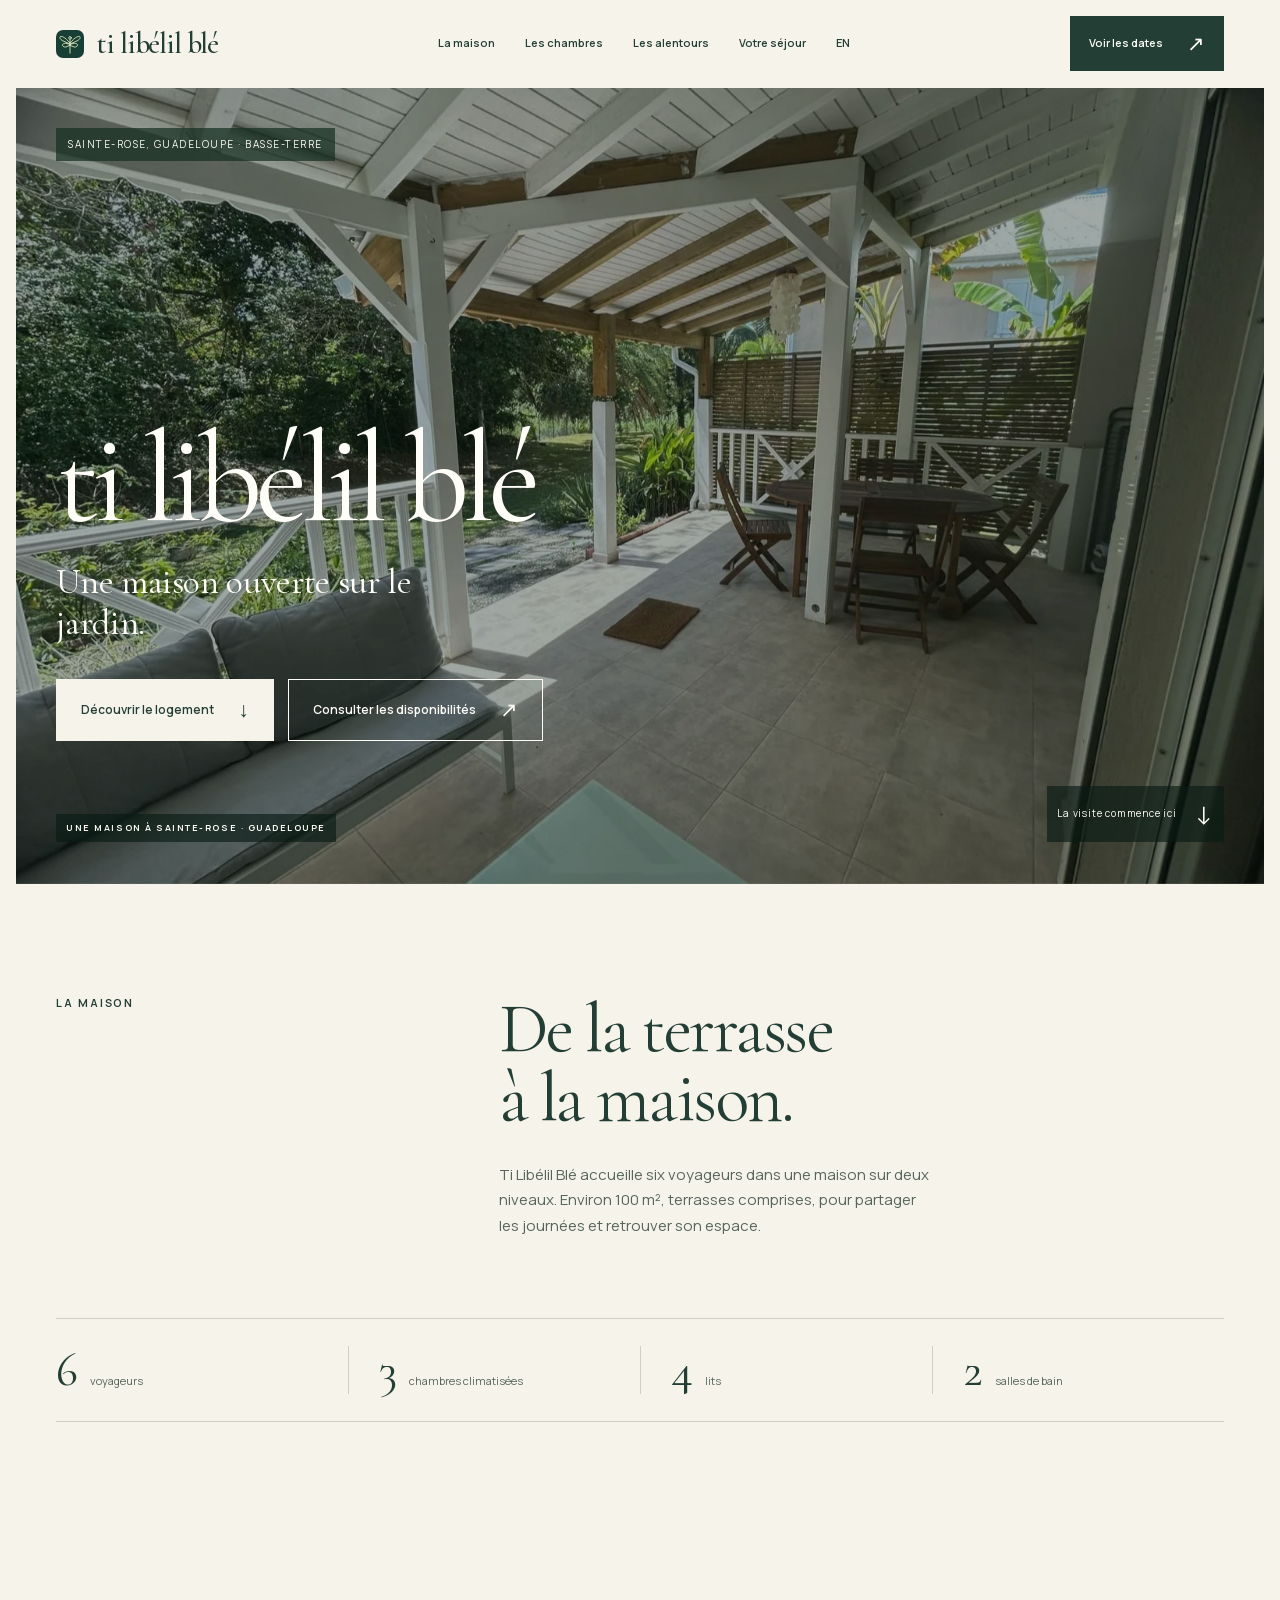
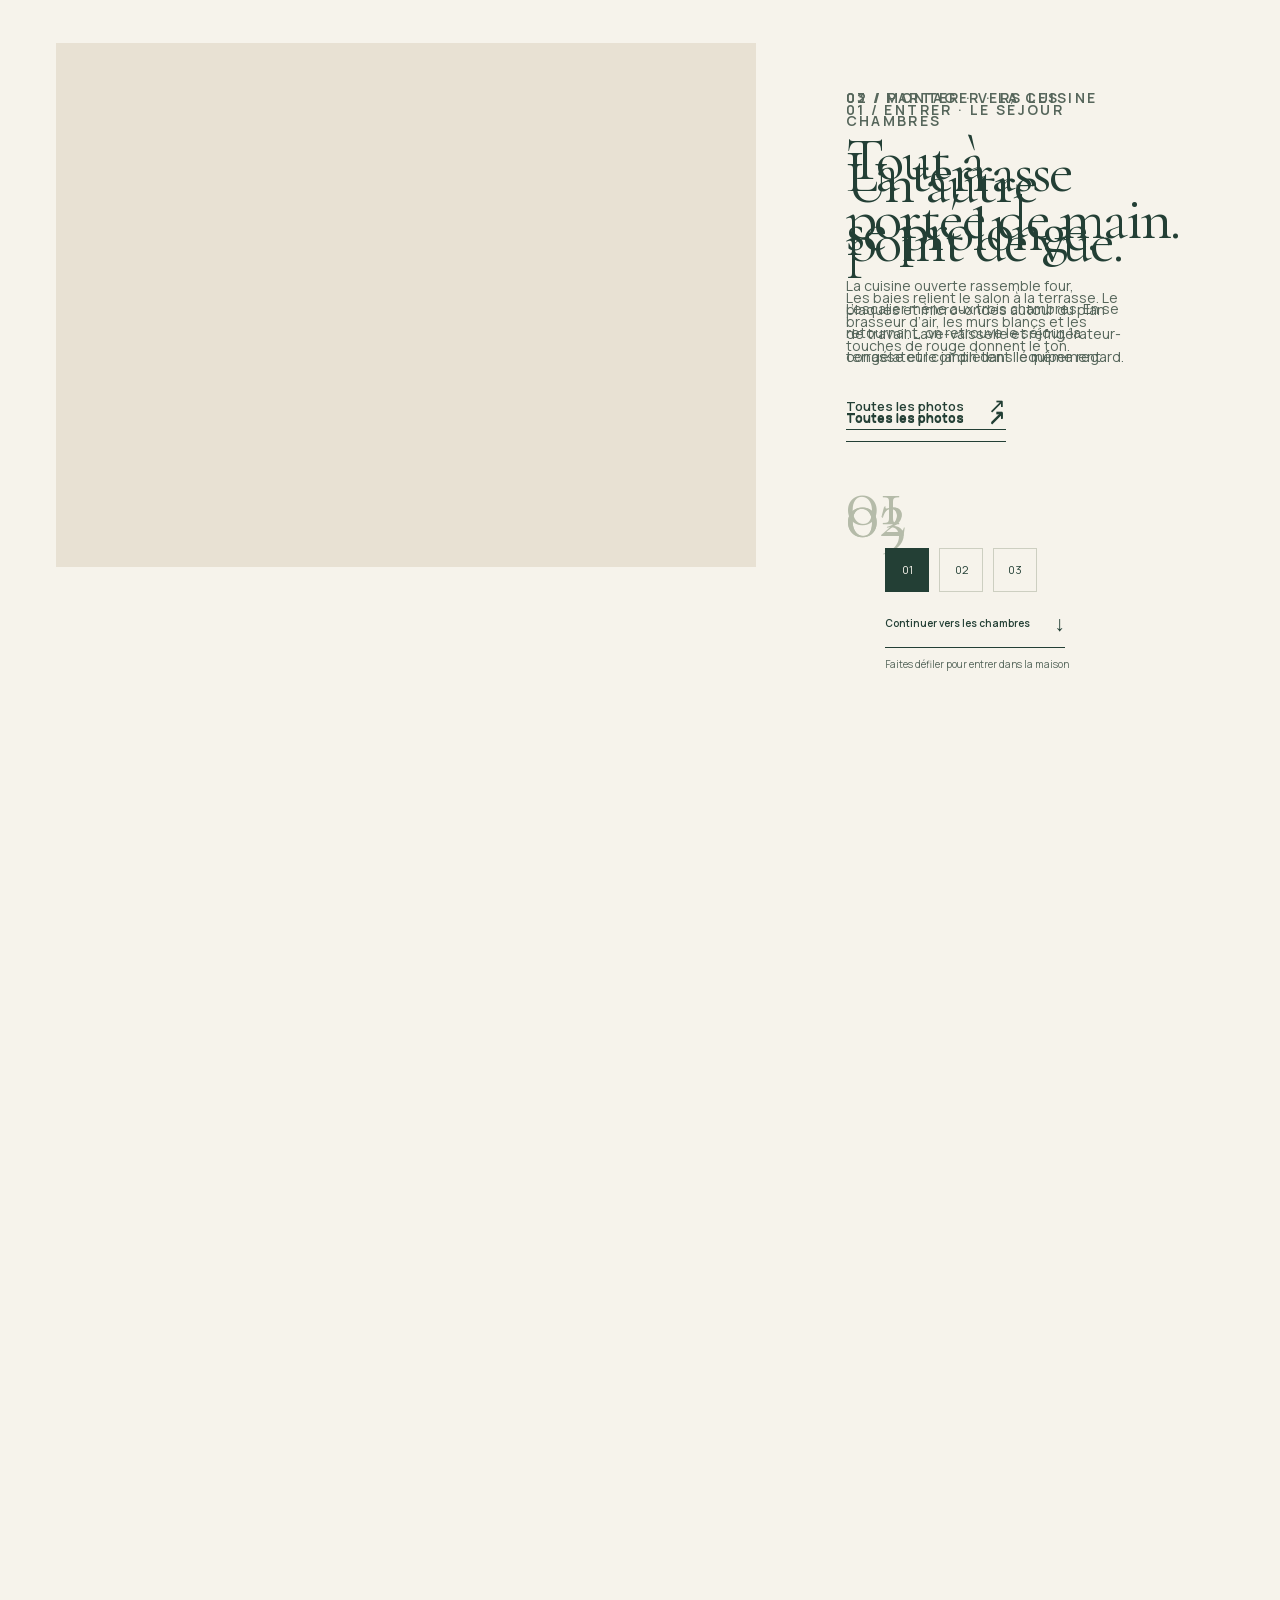
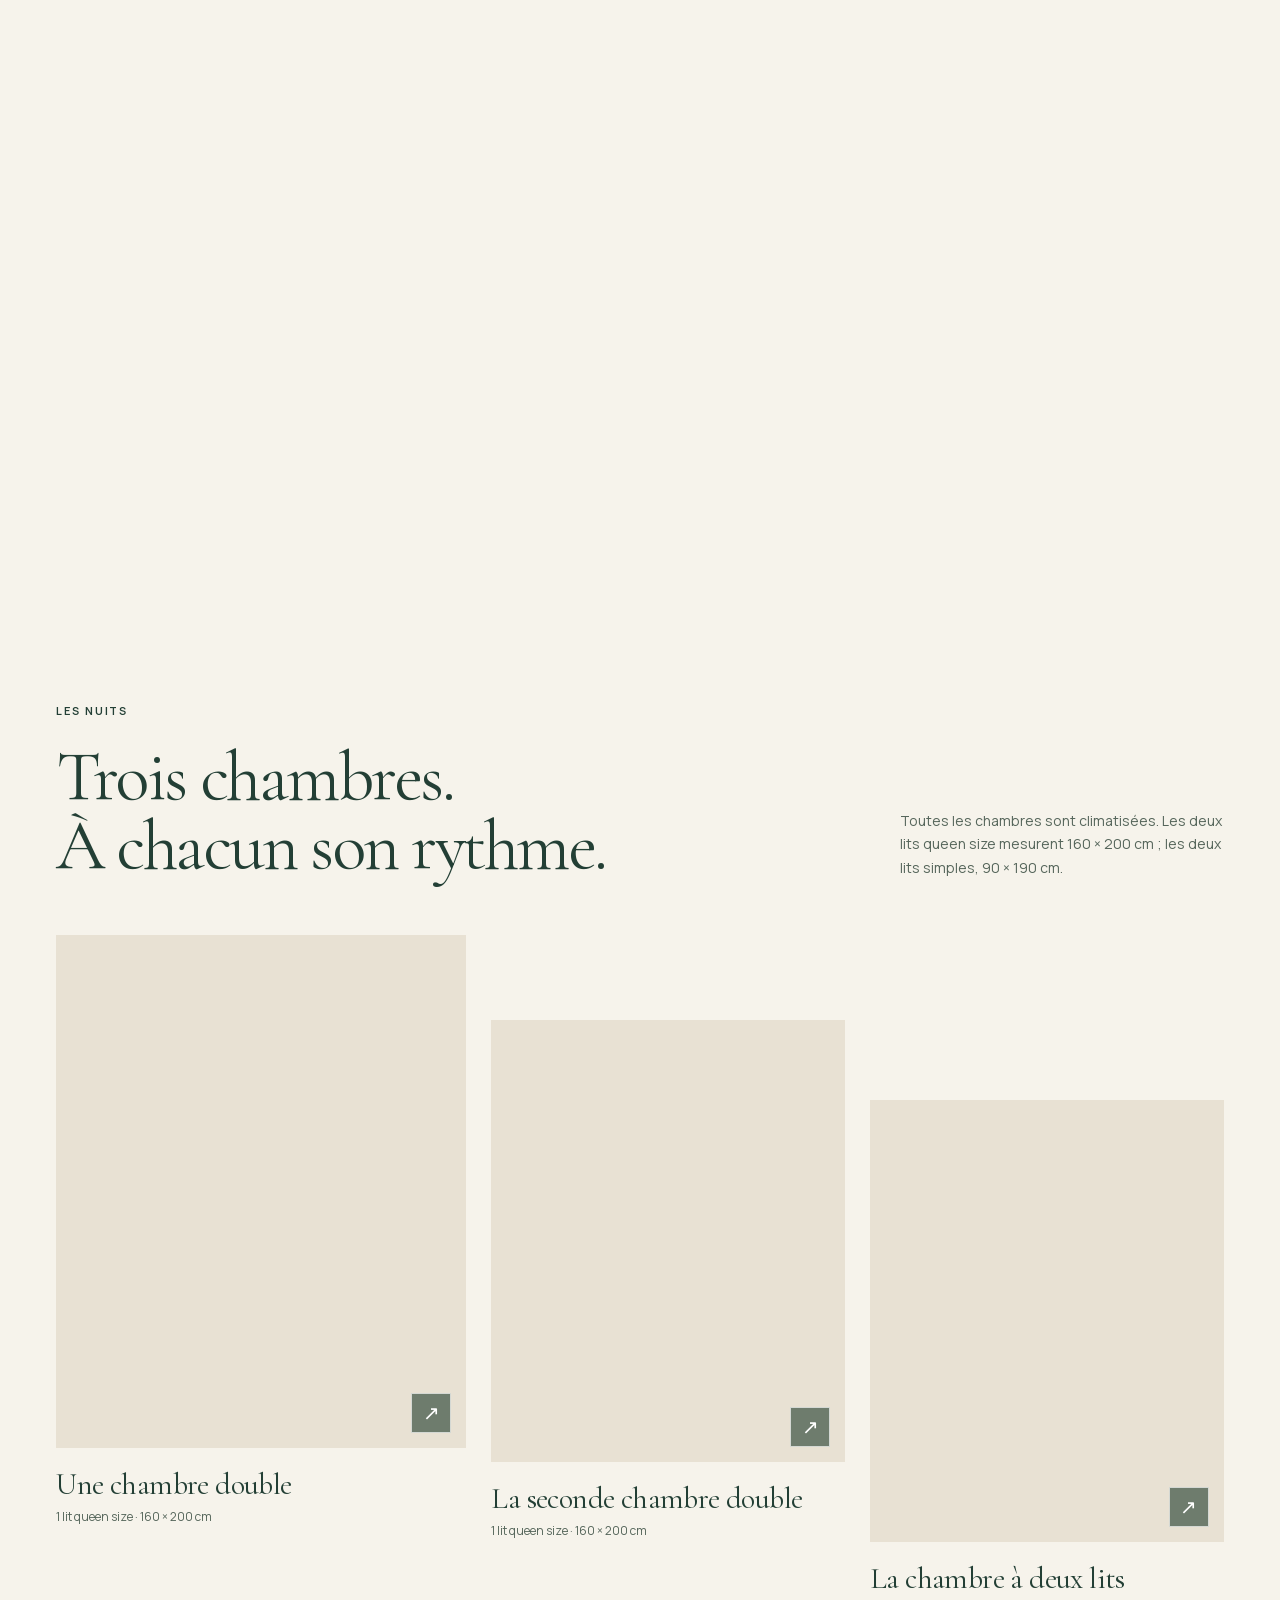
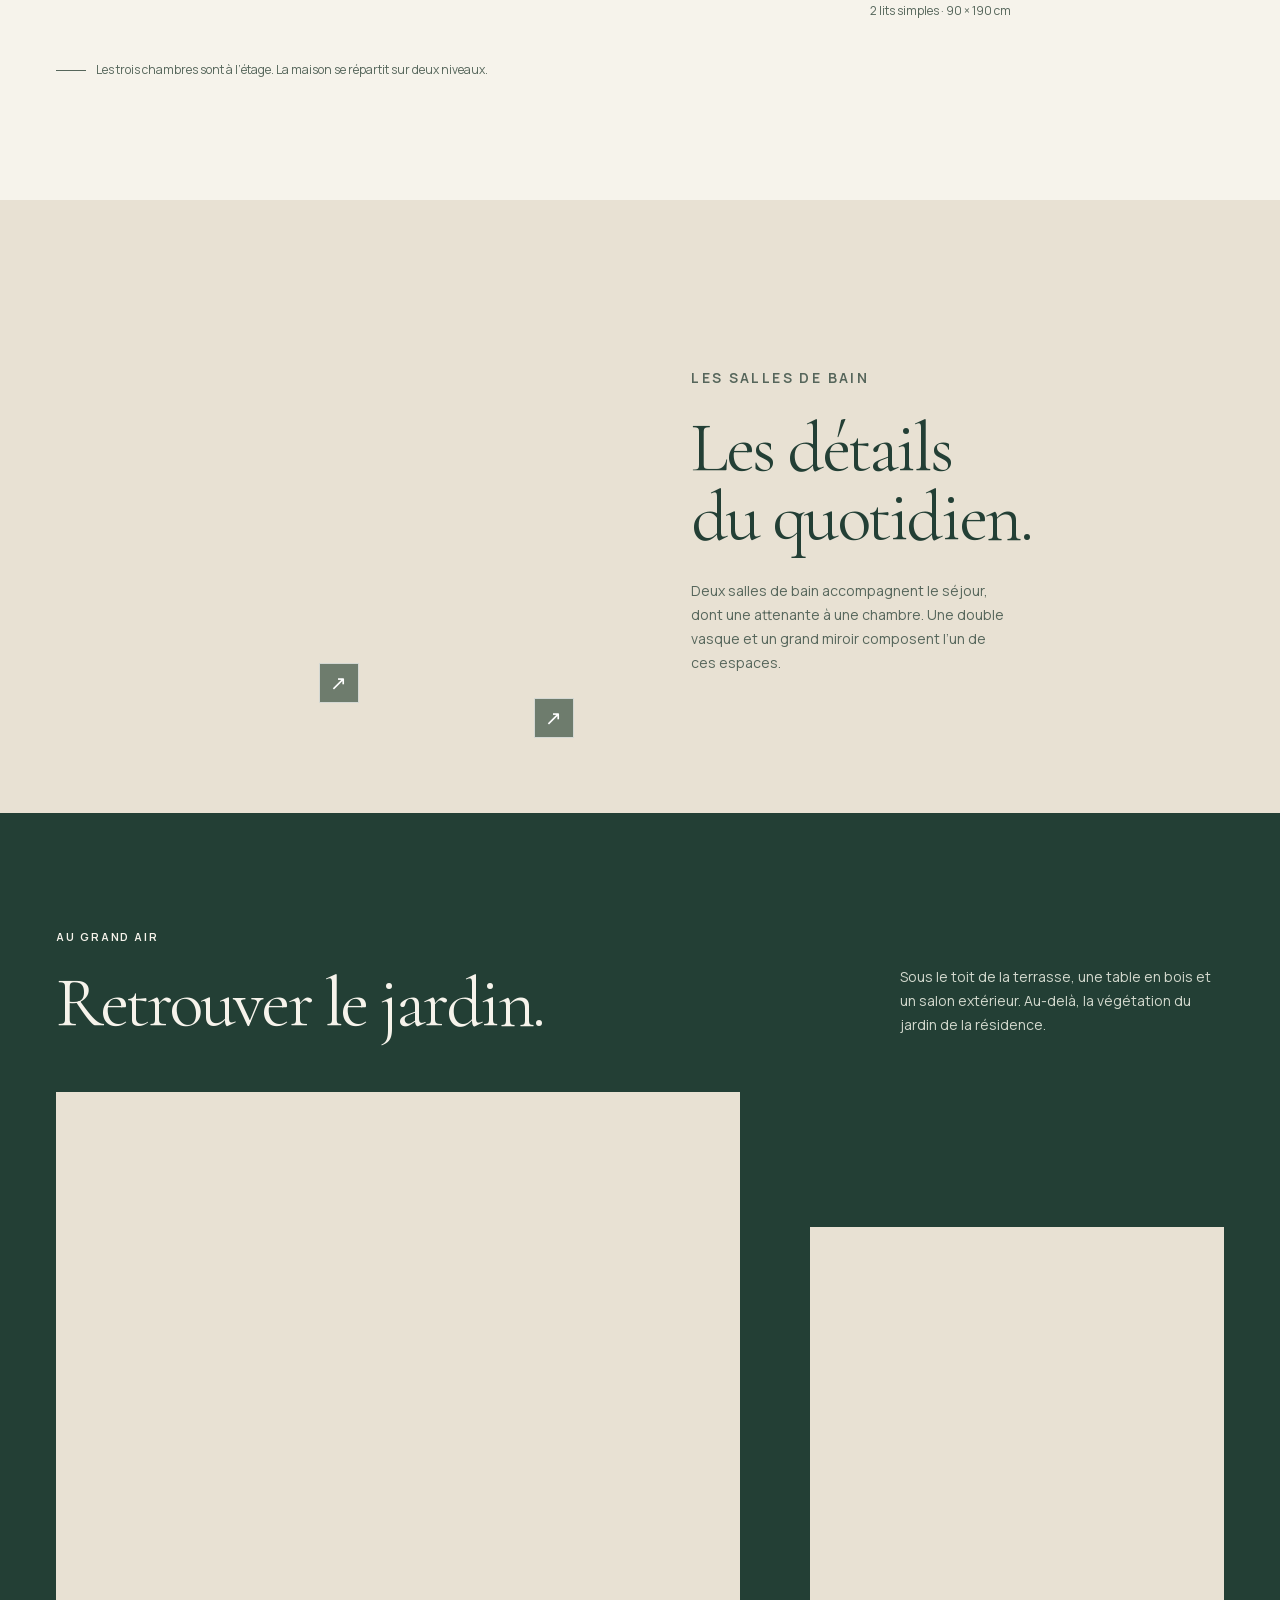
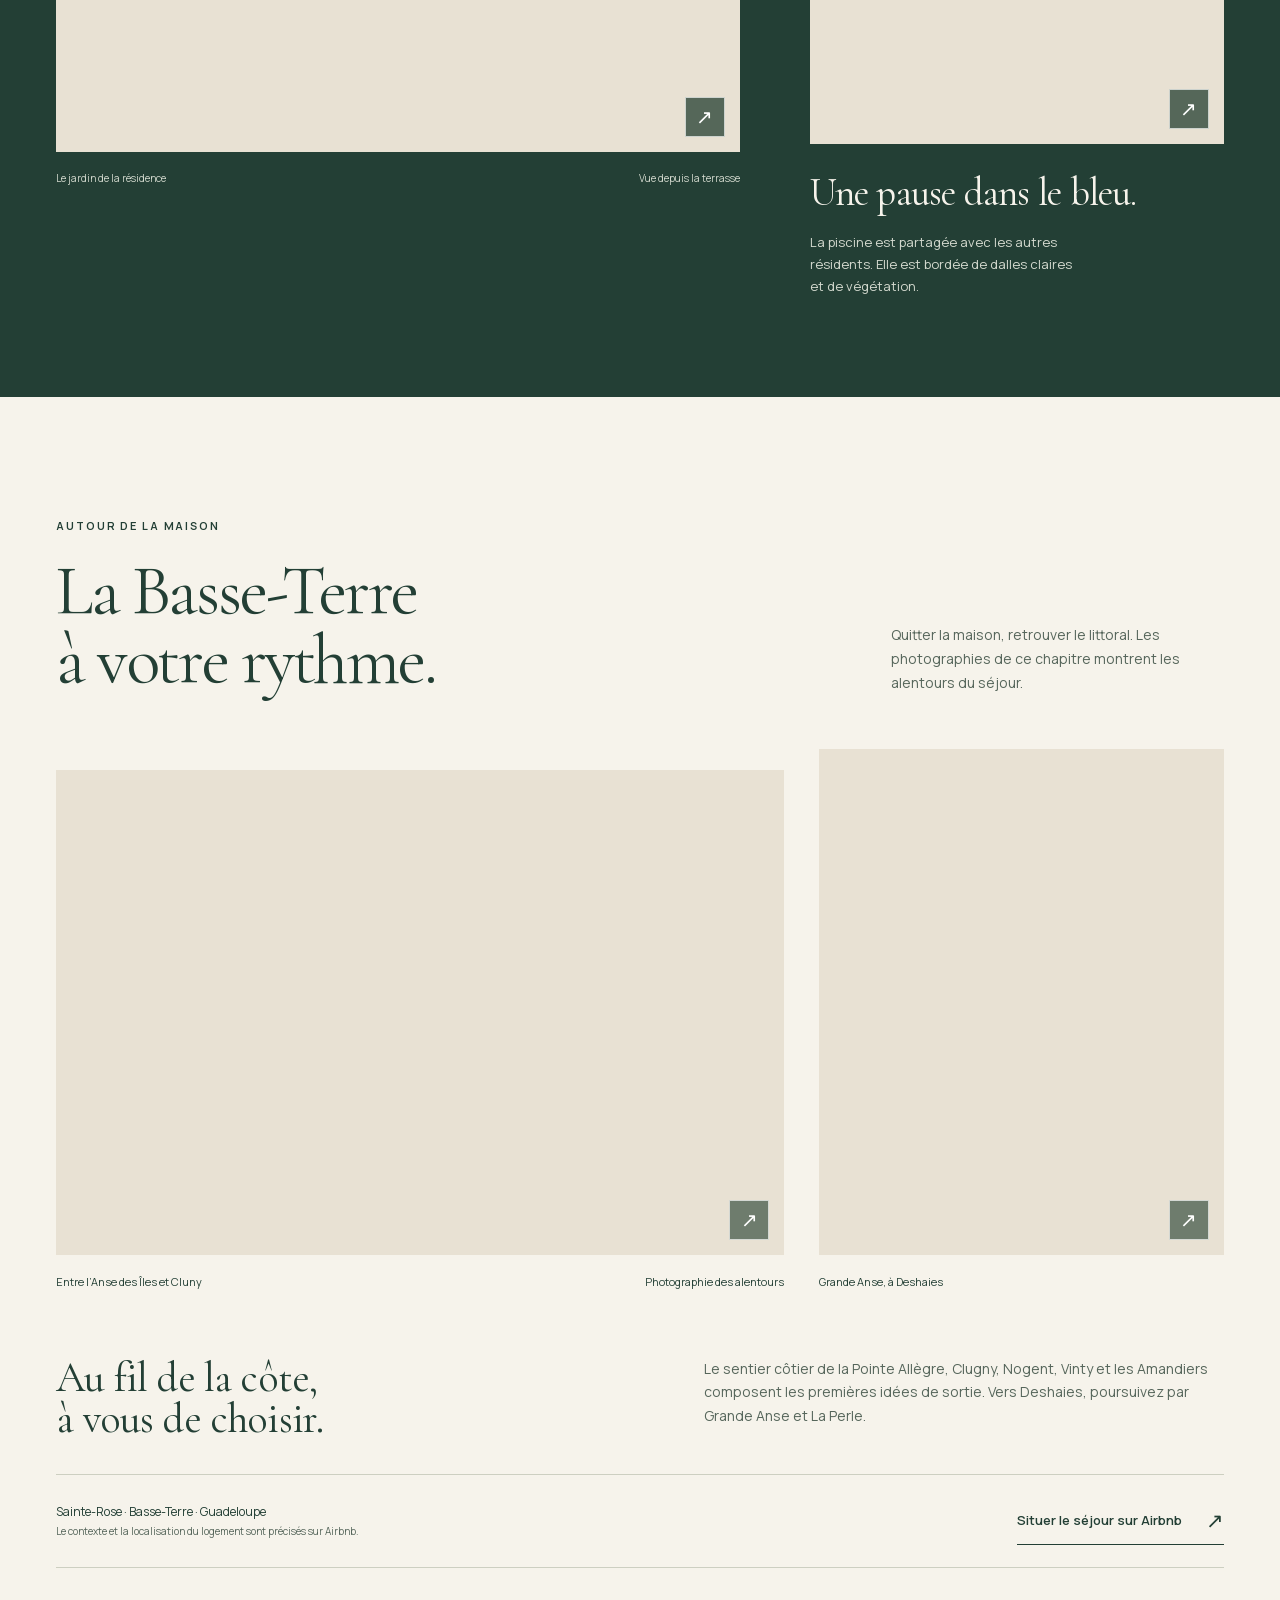
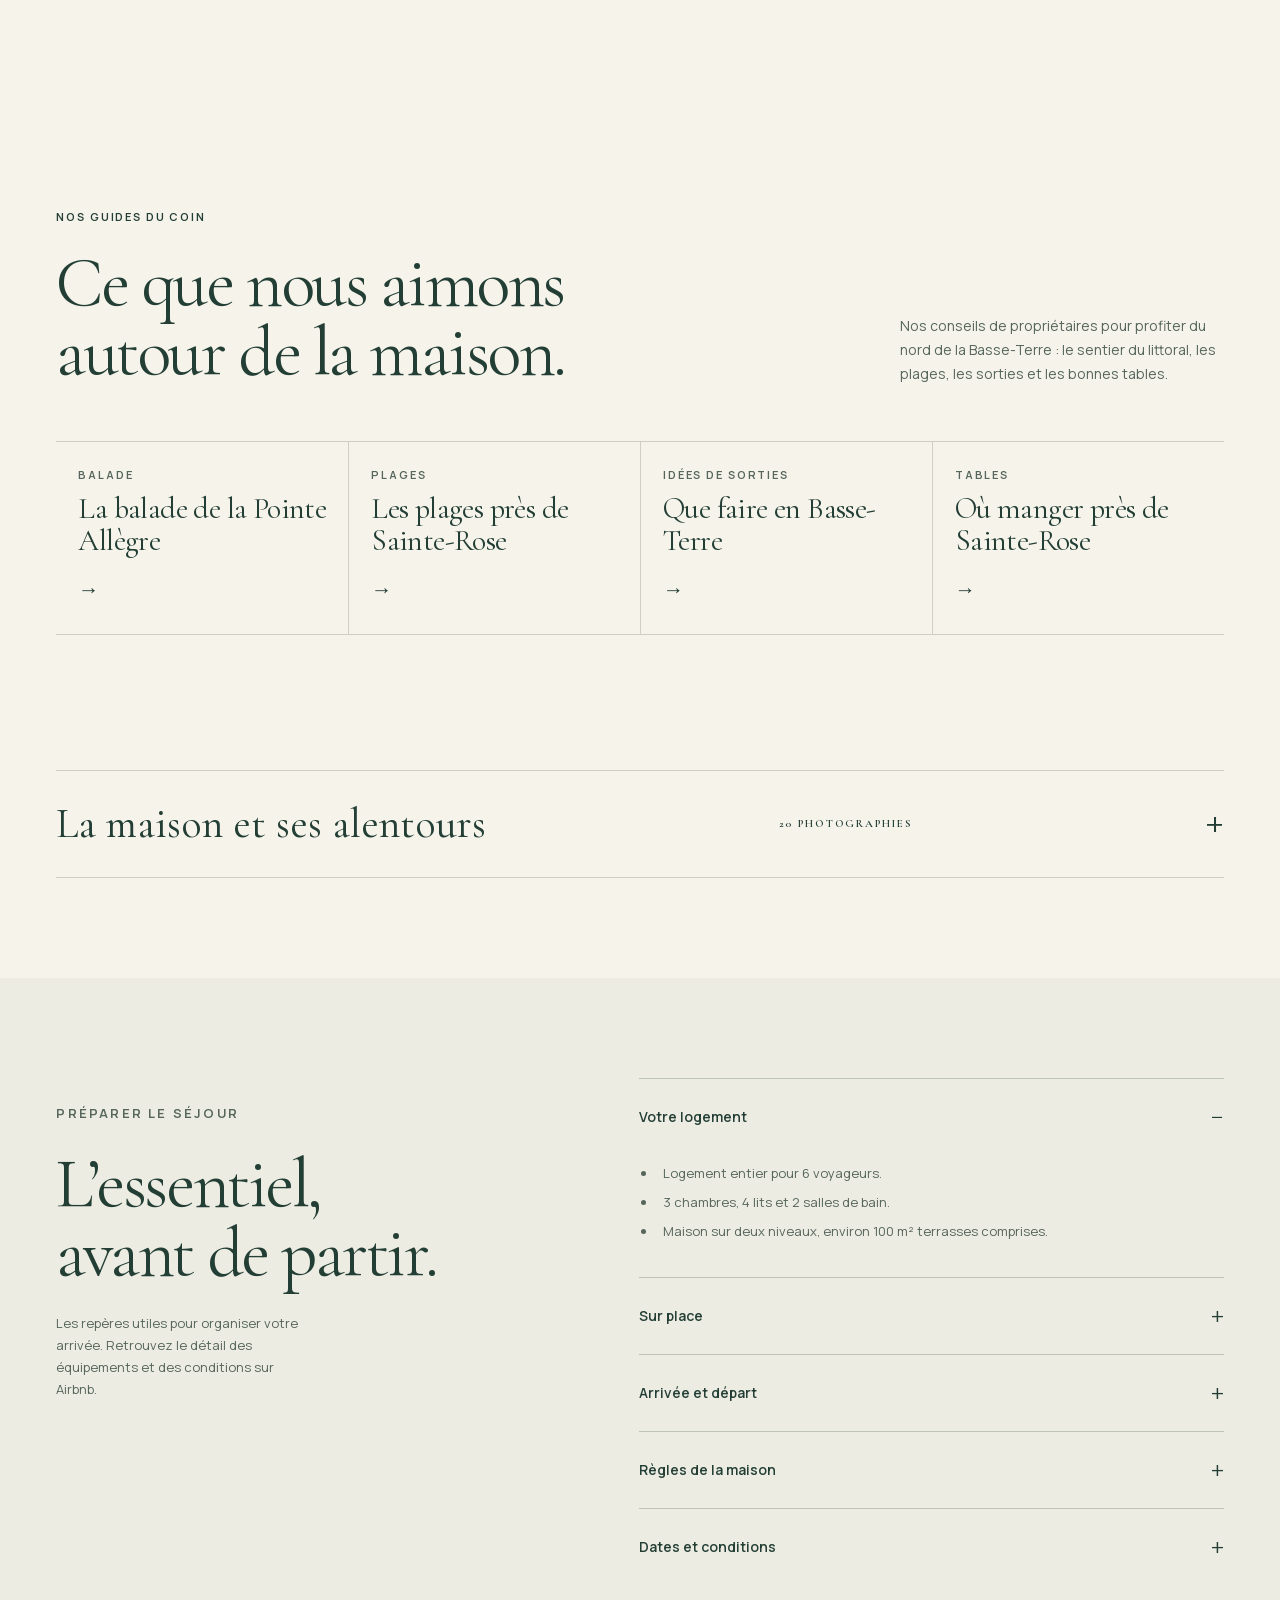
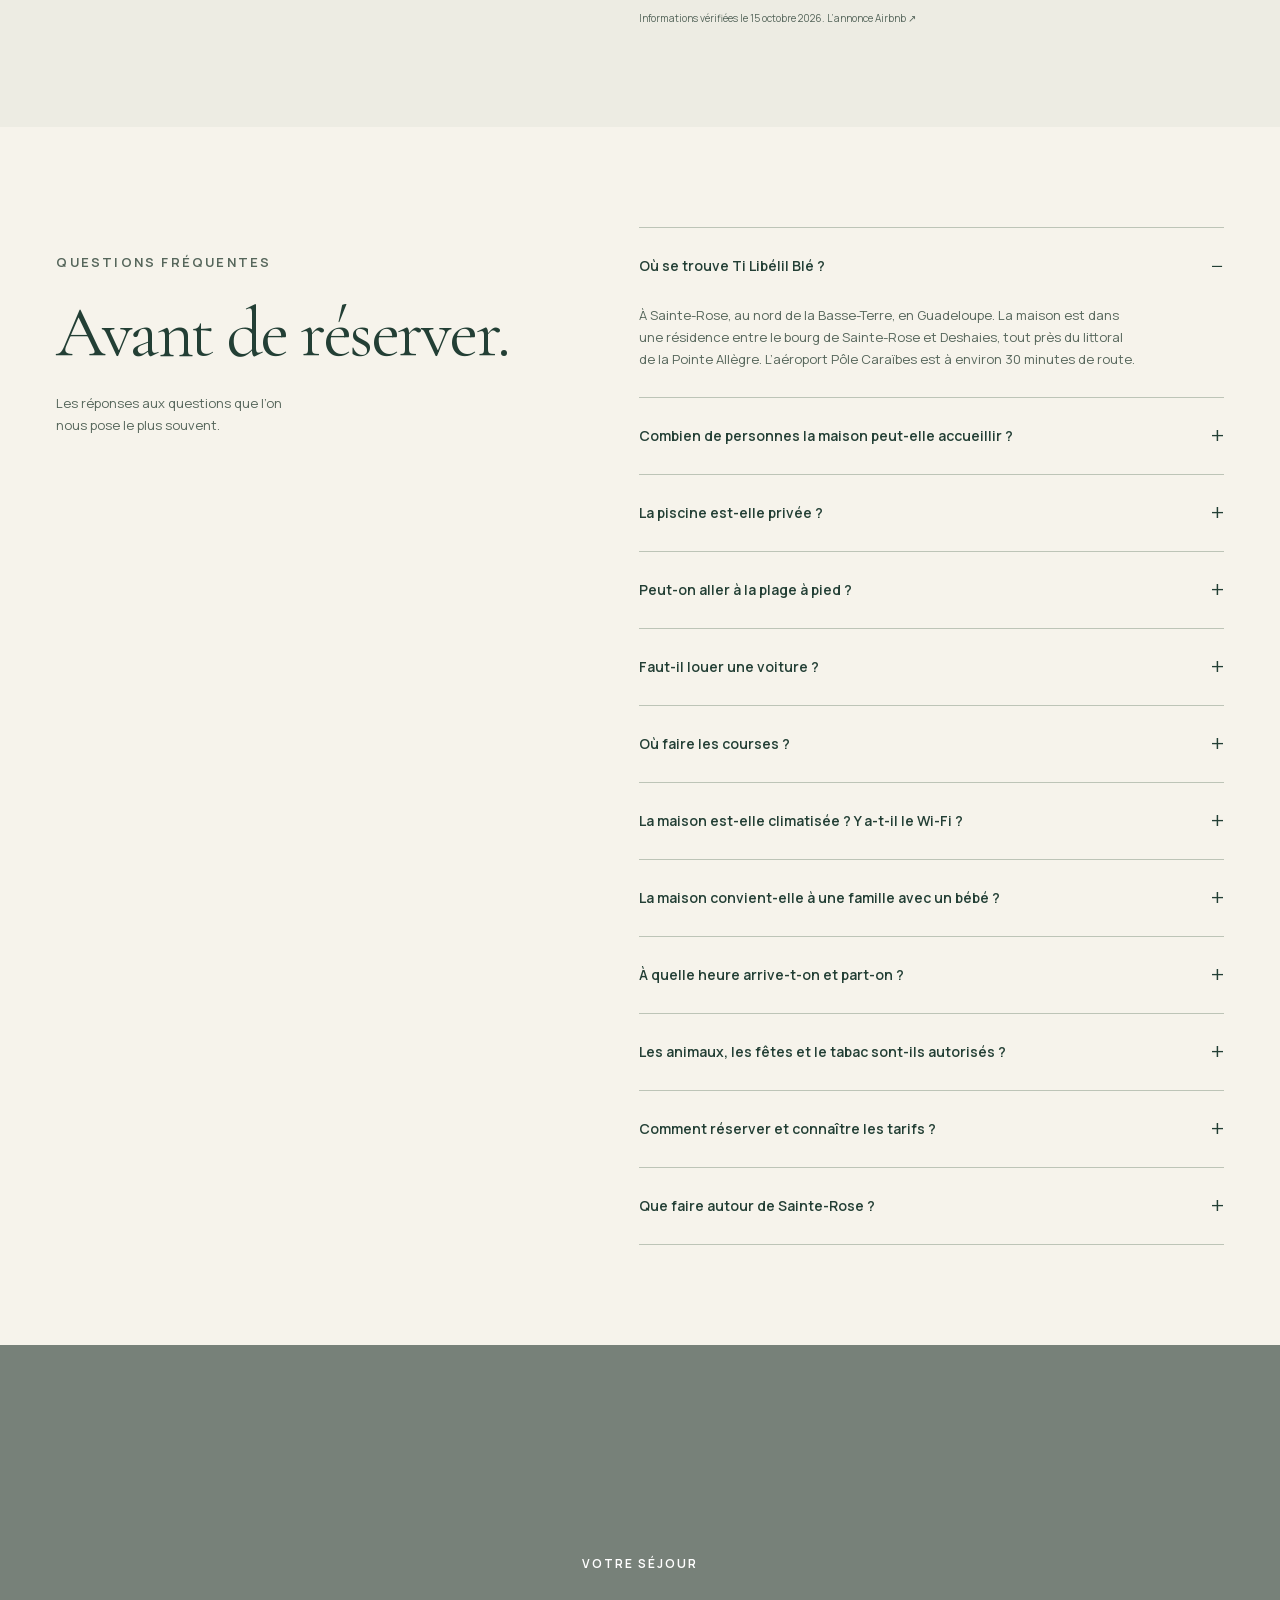
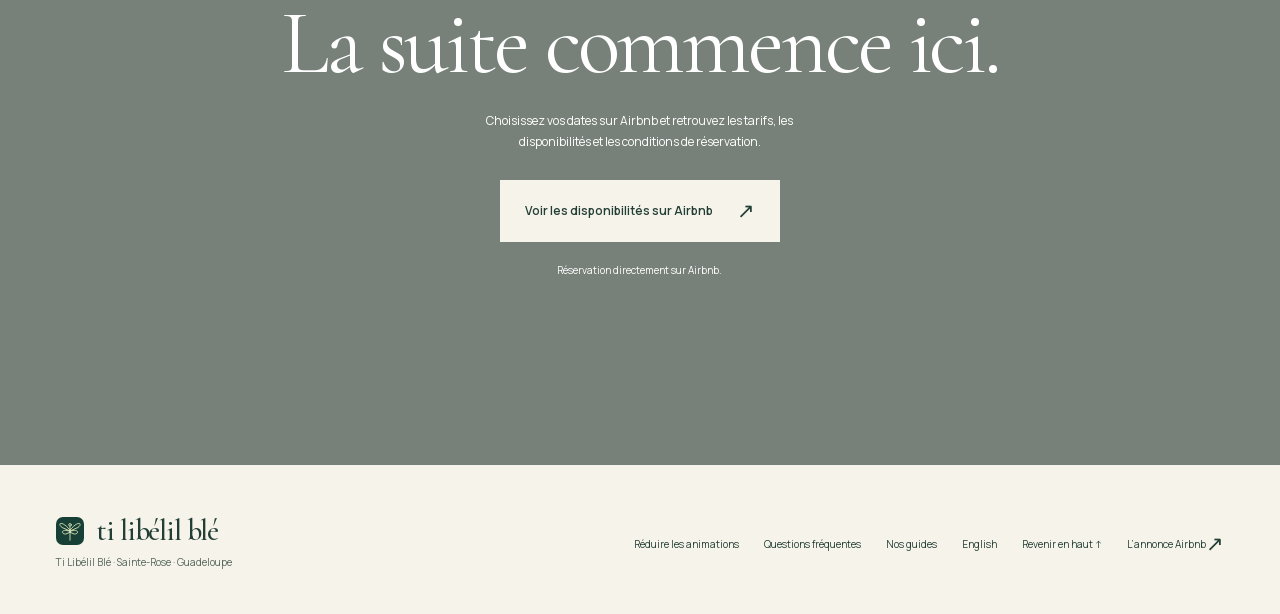
==== commit 9e07dbca: "Version anglaise de la page d'accueil, liens de langue et plan du site complété" ====
--- a/index.html
+++ b/index.html
@@ -2,7 +2,7 @@
 <html lang="fr"><head><meta charset="utf-8"><meta name="viewport" content="width=device-width,initial-scale=1,viewport-fit=cover"><meta name="theme-color" content="#f6f3eb">
 <meta http-equiv="Content-Security-Policy" content="default-src 'self'; script-src 'self'; style-src 'self'; img-src 'self'; font-src 'self'; connect-src 'none'; object-src 'none'; base-uri 'none'; form-action 'none'; frame-src 'none'">
 <title>Ti Libélil Blé — Une maison à Sainte-Rose, Guadeloupe</title><meta name="description" content="Découvrez Ti Libélil Blé à Sainte-Rose : 3 chambres climatisées, terrasse sur le jardin et piscine partagée de la résidence. Réservation sur Airbnb.">
-<link rel="canonical" href="https://www.villa-tilibelilble.fr/"><meta name="robots" content="index, follow, max-image-preview:large"><meta name="geo.region" content="GP"><meta name="geo.placename" content="Sainte-Rose, Guadeloupe">
+<link rel="canonical" href="https://www.villa-tilibelilble.fr/"><link rel="alternate" hreflang="fr" href="https://www.villa-tilibelilble.fr/"><link rel="alternate" hreflang="en" href="https://www.villa-tilibelilble.fr/en/"><link rel="alternate" hreflang="x-default" href="https://www.villa-tilibelilble.fr/"><meta name="robots" content="index, follow, max-image-preview:large"><meta name="geo.region" content="GP"><meta name="geo.placename" content="Sainte-Rose, Guadeloupe">
 <meta property="og:type" content="website"><meta property="og:locale" content="fr_FR"><meta property="og:site_name" content="Ti Libélil Blé"><meta property="og:title" content="Ti Libélil Blé — Une maison à Sainte-Rose, Guadeloupe"><meta property="og:description" content="3 chambres climatisées, terrasse sur le jardin et piscine partagée de la résidence, à Sainte-Rose en Guadeloupe. Réservation sur Airbnb."><meta property="og:url" content="https://www.villa-tilibelilble.fr/"><meta property="og:image" content="https://www.villa-tilibelilble.fr/images/optimized/terrasse-villa-ti-libelil-ble-1600.webp"><meta name="twitter:card" content="summary_large_image">
 <script type="application/ld+json">
 {
@@ -244,7 +244,7 @@
 </script>
 <link rel="icon" href="favicon.svg" type="image/svg+xml"><link rel="preload" href="fonts/cormorant-garamond-latin-variable.woff2" as="font" type="font/woff2" crossorigin><link rel="stylesheet" href="styles.css"><script src="messages.js" defer></script><script src="app.js" defer></script></head>
 <body><a class="skip-link" href="#contenu">Aller au contenu</a><progress class="reading-progress" value="0" max="1" aria-label="Progression dans la page"></progress>
-<header class="site-header" id="site-header"><a class="brand" href="#accueil" aria-label="Accueil · Ti Libélil Blé"><img src="favicon.svg" width="28" height="32" alt=""><span>ti libélil blé</span></a><nav class="main-nav" id="main-nav" aria-label="Navigation principale"><a href="#visite">La maison</a><a href="#chambres">Les chambres</a><a href="#alentours">Les alentours</a><a href="#sejour">Votre séjour</a></nav><a class="button header-book" href="https://www.airbnb.fr/rooms/1626925353506606787" target="_blank" rel="noopener noreferrer" >Voir les dates<span class="arrow" aria-hidden="true">↗</span></a><button class="menu-toggle" id="menu-toggle" aria-controls="main-nav" aria-expanded="false" aria-label="Ouvrir le menu" hidden>Menu</button></header>
+<header class="site-header" id="site-header"><a class="brand" href="#accueil" aria-label="Accueil · Ti Libélil Blé"><img src="favicon.svg" width="28" height="32" alt=""><span>ti libélil blé</span></a><nav class="main-nav" id="main-nav" aria-label="Navigation principale"><a href="#visite">La maison</a><a href="#chambres">Les chambres</a><a href="#alentours">Les alentours</a><a href="#sejour">Votre séjour</a><a href="/en/" hreflang="en" lang="en">EN</a></nav><a class="button header-book" href="https://www.airbnb.fr/rooms/1626925353506606787" target="_blank" rel="noopener noreferrer" >Voir les dates<span class="arrow" aria-hidden="true">↗</span></a><button class="menu-toggle" id="menu-toggle" aria-controls="main-nav" aria-expanded="false" aria-label="Ouvrir le menu" hidden>Menu</button></header>
 <main id="contenu">
 <section class="hero" id="accueil" aria-labelledby="hero-title"><div class="hero-photo"><img  src="images/optimized/terrasse-villa-ti-libelil-ble-1600.webp" srcset="images/optimized/terrasse-villa-ti-libelil-ble-800.webp 800w, images/optimized/terrasse-villa-ti-libelil-ble-1600.webp 1600w" sizes="100vw" width="1600" height="1200" alt="Terrasse couverte avec charpente blanche, salon extérieur et table en bois ouverts sur le jardin" fetchpriority="high" loading="eager" decoding="async"></div><div class="hero-shade"></div><div class="hero-content"><p class="hero-location">Sainte-Rose, Guadeloupe · Basse-Terre</p><h1 id="hero-title">ti libélil blé</h1><p class="hero-intro">Une maison ouverte sur le jardin.</p><div class="hero-actions"><a class="button light" href="#visite">Découvrir le logement<span class="arrow" aria-hidden="true">↓</span></a><a class="button outline" href="https://www.airbnb.fr/rooms/1626925353506606787" target="_blank" rel="noopener noreferrer" >Consulter les disponibilités<span class="arrow" aria-hidden="true">↗</span></a></div><div class="hero-bottom"><p class="eyebrow">UNE MAISON À SAINTE-ROSE · GUADELOUPE</p><a class="scroll-cue" href="#introduction">La visite commence ici<span aria-hidden="true">↓</span></a></div></div></section>
 <section class="intro" id="introduction"><p class="eyebrow" data-reveal>LA MAISON</p><div class="intro-copy" data-reveal><h2>De la terrasse<br>à la maison.</h2><p>Ti Libélil Blé accueille six voyageurs dans une maison sur deux niveaux. Environ 100 m², terrasses comprises, pour partager les journées et retrouver son espace.</p></div></section>
@@ -259,7 +259,7 @@
 <section class="section practical" id="sejour"><div class="practical-heading" data-reveal><p class="eyebrow">PRÉPARER LE SÉJOUR</p><h2>L’essentiel,<br>avant de partir.</h2><p>Les repères utiles pour organiser votre arrivée. Retrouvez le détail des équipements et des conditions sur Airbnb.</p></div><div class="practical-list"><details open><summary>Votre logement</summary><ul><li>Logement entier pour 6 voyageurs.</li><li>3 chambres, 4 lits et 2 salles de bain.</li><li>Maison sur deux niveaux, environ 100 m² terrasses comprises.</li></ul></details><details ><summary>Sur place</summary><ul><li>Wi-Fi, télévision et lave-linge.</li><li>Four, plaques, micro-ondes et lave-vaisselle.</li><li>Cafetière filtre, bouilloire et grille-pain.</li><li>Linge de lit et serviettes fournis.</li><li>Lit parapluie et chaise haute disponibles dans le logement.</li><li>Deux places de parking privées.</li><li>Piscine partagée de la résidence.</li></ul></details><details ><summary>Arrivée et départ</summary><ul><li>Arrivée à partir de 15 h.</li><li>Départ avant 12 h.</li></ul></details><details ><summary>Règles de la maison</summary><ul><li>Logement non fumeur. Animaux non admis.</li><li>Fêtes et soirées non autorisées.</li><li>Respect du calme de 22 h à 7 h.</li><li>Photographies commerciales non autorisées.</li></ul></details><details ><summary>Dates et conditions</summary><ul><li>Prix et disponibilités selon vos dates sur Airbnb.</li><li>Consultez les conditions d’annulation applicables à votre réservation.</li></ul></details><p class="source-note">Informations vérifiées le 15 octobre 2026. <a href="https://www.airbnb.fr/rooms/1626925353506606787" target="_blank" rel="noopener noreferrer">L’annonce Airbnb ↗</a></p></div></section>
 <section class="section faq" id="questions" aria-labelledby="faq-titre"><div class="practical-heading" data-reveal><p class="eyebrow">QUESTIONS FRÉQUENTES</p><h2 id="faq-titre">Avant de réserver.</h2><p>Les réponses aux questions que l’on nous pose le plus souvent.</p></div><div class="practical-list faq-list"><details open><summary>Où se trouve Ti Libélil Blé ?</summary><p>À Sainte-Rose, au nord de la Basse-Terre, en Guadeloupe. La maison est dans une résidence entre le bourg de Sainte-Rose et Deshaies, tout près du littoral de la Pointe Allègre. L’aéroport Pôle Caraïbes est à environ 30 minutes de route.</p></details><details><summary>Combien de personnes la maison peut-elle accueillir ?</summary><p>Jusqu’à 6 voyageurs. Les trois chambres climatisées sont à l’étage : deux chambres avec un lit queen size de 160 × 200 cm et une chambre avec deux lits simples de 90 × 190 cm. La maison compte deux salles de bain, dont une attenante à une chambre.</p></details><details><summary>La piscine est-elle privée ?</summary><p>Non. La piscine est celle de la résidence et elle est partagée avec les autres résidents. On passe par le pédiluve et la douche avant de se baigner, et les enfants restent sous la surveillance d’un adulte.</p></details><details><summary>Peut-on aller à la plage à pied ?</summary><p>Oui. La mer est à environ 400 m de la maison. Un petit chemin mène au sentier du littoral de la Pointe Allègre, qui dessert à pied l’Anse des Îles, la plus proche, puis la plage de Clugny d’un côté et la plage des Amandiers de l’autre. Grande Anse et la plage de la Perle, vers Deshaies, se rejoignent en voiture.</p></details><details><summary>Faut-il louer une voiture ?</summary><p>C’est recommandé pour explorer l’île librement : cascades, forêt tropicale, Deshaies, Bouillante. Pour une immersion dans l’ambiance locale, des cars réguliers relient la résidence à Pointe-à-Pitre et à Bouillante. La mer et le sentier du littoral se font à pied.</p></details><details><summary>Où faire les courses ?</summary><p>Un petit centre commercial à quelques minutes de la maison réunit un hypermarché, une pharmacie, un primeur et des restaurants. Un marché artisanal s’y tient tous les vendredis de 15 h à 20 h. Le matin, une voiture à pain passe dans la résidence.</p></details><details><summary>La maison est-elle climatisée ? Y a-t-il le Wi-Fi ?</summary><p>Les trois chambres sont climatisées et un brasseur d’air rafraîchit le séjour. Le Wi-Fi et la télévision sont disponibles. La cuisine est équipée d’un four, de plaques, d’un micro-ondes et d’un lave-vaisselle, et un lave-linge est à disposition.</p></details><details><summary>La maison convient-elle à une famille avec un bébé ?</summary><p>Oui : un lit parapluie et une chaise haute sont disponibles dans la maison. Les chambres sont à l’étage, et les enfants doivent toujours être accompagnés d’un adulte à la piscine.</p></details><details><summary>À quelle heure arrive-t-on et part-on ?</summary><p>L’arrivée se fait à partir de 15 h et le départ avant 12 h.</p></details><details><summary>Les animaux, les fêtes et le tabac sont-ils autorisés ?</summary><p>Non. Les animaux ne sont pas admis, les fêtes et soirées ne sont pas autorisées, et la maison est non fumeur. Le calme est demandé de 22 h à 7 h, par respect pour le voisinage.</p></details><details><summary>Comment réserver et connaître les tarifs ?</summary><p>Les prix, les disponibilités et la réservation se trouvent sur <a href="https://www.airbnb.fr/rooms/1626925353506606787" target="_blank" rel="noopener noreferrer">l’annonce Airbnb de Ti Libélil Blé</a>.</p></details><details><summary>Que faire autour de Sainte-Rose ?</summary><p>Le sentier du littoral de la Pointe Allègre au départ de la maison, la mangrove en bateau depuis le port de Sainte-Rose, les sources de Sofaïa, le jardin botanique de Deshaies, puis plus loin la Réserve Cousteau à Malendure, le bain chaud de Bouillante et les cascades de la Basse-Terre. Nos <a href="/que-faire-basse-terre/">idées de sorties en Basse-Terre</a> les détaillent.</p></details></div></section>
 <section class="booking" id="reserver"><img  src="images/optimized/terrasse-villa-ti-libelil-ble-1600.webp" srcset="images/optimized/terrasse-villa-ti-libelil-ble-800.webp 800w, images/optimized/terrasse-villa-ti-libelil-ble-1600.webp 1600w" sizes="100vw" width="1600" height="1200" alt="Terrasse couverte avec charpente blanche, salon extérieur et table en bois ouverts sur le jardin" loading="lazy" decoding="async"><div data-reveal><p class="eyebrow">VOTRE SÉJOUR</p><h2>La suite commence ici.</h2><p>Choisissez vos dates sur Airbnb et retrouvez les tarifs, les disponibilités et les conditions de réservation.</p><a class="button light" href="https://www.airbnb.fr/rooms/1626925353506606787" target="_blank" rel="noopener noreferrer" >Voir les disponibilités sur Airbnb<span class="arrow" aria-hidden="true">↗</span></a><small>Réservation directement sur Airbnb.</small></div></section></main>
-<footer class="footer"><div><a class="brand" href="#accueil" aria-label="Accueil · Ti Libélil Blé"><img src="favicon.svg" width="28" height="32" alt=""><span>ti libélil blé</span></a><small>Ti Libélil Blé · Sainte-Rose · Guadeloupe</small></div><div class="footer-links"><button id="motion-toggle" type="button" aria-pressed="false" hidden>Réduire les animations</button><a href="#questions">Questions fréquentes</a><a href="#guides">Nos guides</a><a href="#accueil">Revenir en haut ↑</a><a class="" href="https://www.airbnb.fr/rooms/1626925353506606787" target="_blank" rel="noopener noreferrer" >L’annonce Airbnb<span class="arrow" aria-hidden="true">↗</span></a></div></footer>
+<footer class="footer"><div><a class="brand" href="#accueil" aria-label="Accueil · Ti Libélil Blé"><img src="favicon.svg" width="28" height="32" alt=""><span>ti libélil blé</span></a><small>Ti Libélil Blé · Sainte-Rose · Guadeloupe</small></div><div class="footer-links"><button id="motion-toggle" type="button" aria-pressed="false" hidden>Réduire les animations</button><a href="#questions">Questions fréquentes</a><a href="#guides">Nos guides</a><a href="/en/" hreflang="en" lang="en">English</a><a href="#accueil">Revenir en haut ↑</a><a class="" href="https://www.airbnb.fr/rooms/1626925353506606787" target="_blank" rel="noopener noreferrer" >L’annonce Airbnb<span class="arrow" aria-hidden="true">↗</span></a></div></footer>
 <aside class="mobile-booking" id="mobile-booking" aria-label="Voir les dates" hidden><span>ti libélil blé</span><a class="button" href="https://www.airbnb.fr/rooms/1626925353506606787" target="_blank" rel="noopener noreferrer" >Voir les dates<span class="arrow" aria-hidden="true">↗</span></a></aside>
 <dialog class="photo-viewer" id="photo-viewer" aria-labelledby="viewer-title" aria-describedby="viewer-hint"><div class="viewer-top"><span id="viewer-title">La maison et ses alentours</span><button id="viewer-close" aria-label="Fermer la galerie">Fermer ×</button></div><div class="viewer-picture" id="viewer-picture"><img id="viewer-image" width="1600" height="1200" alt="" src="images/optimized/terrasse-villa-ti-libelil-ble-1600.webp"></div><div class="viewer-bottom"><div><p id="viewer-caption"></p><span class="viewer-status" id="viewer-counter" aria-live="polite" aria-atomic="true"></span><span class="viewer-status" id="viewer-hint"> · Flèches pour explorer · Échap pour fermer</span></div><div class="viewer-controls"><button id="viewer-prev" aria-label="Photo précédente">←</button><button id="viewer-next" aria-label="Photo suivante">→</button></div></div></dialog>
 </body></html>
